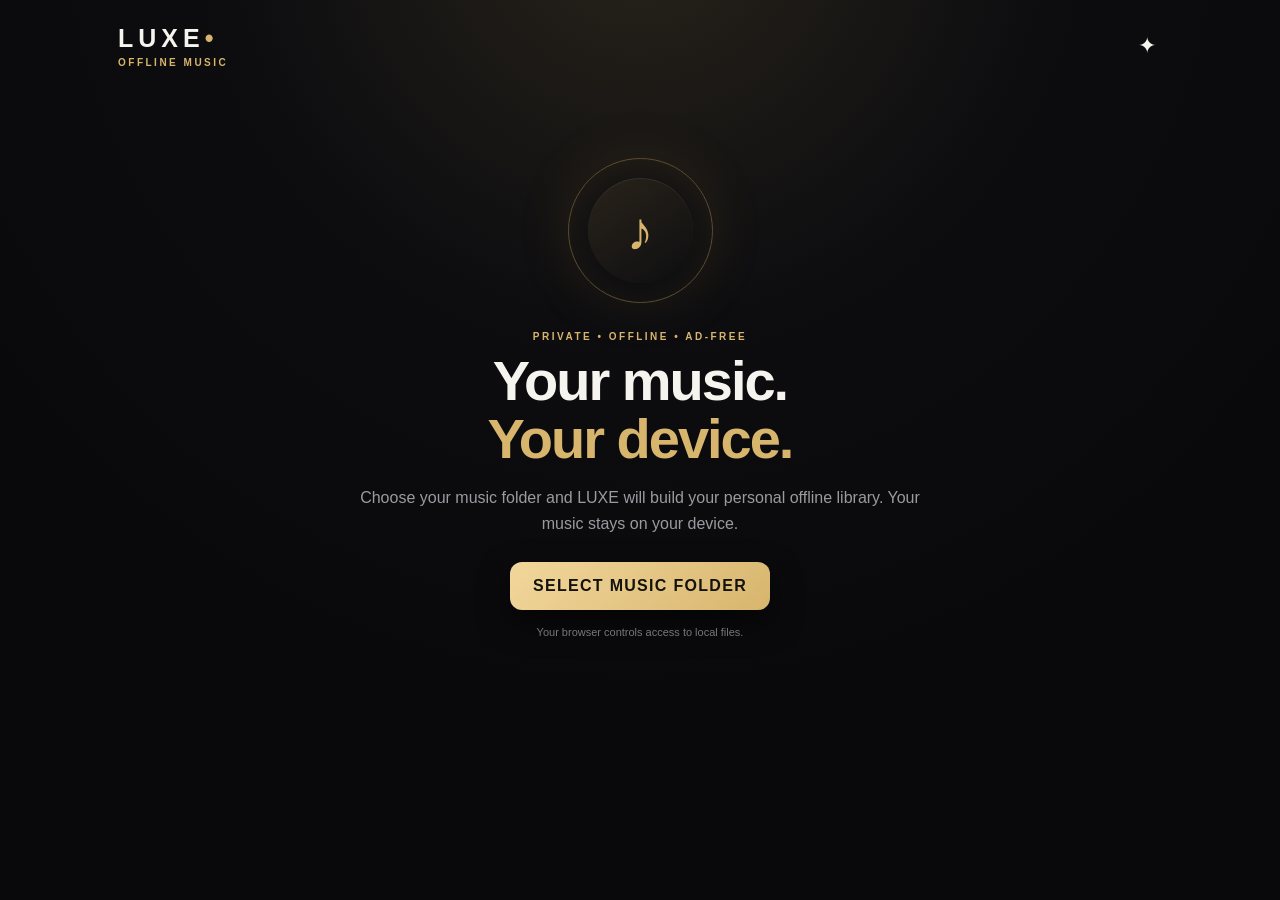
==== app/src/main/assets/index.html @ 6a1c8954 "Add files via upload" ====
<!DOCTYPE html>
<html lang="en">
<head>
<meta charset="UTF-8">
<meta name="viewport" content="width=device-width,initial-scale=1,viewport-fit=cover">
<meta name="theme-color" content="#09090b">
<title>LUXE Music</title>
<link rel="stylesheet" href="style.css">
</head>

<body>

<div class="app">

<header class="topbar">
  <div>
    <div class="brand">LUXE<span>•</span></div>
    <div class="subtitle">OFFLINE MUSIC</div>
  </div>

  <button id="themeBtn" class="icon-btn" title="Customize appearance">✦</button>
</header>


<main>

<!-- WELCOME -->

<section id="welcome" class="welcome screen">

  <div class="hero-ring">
    <div class="hero-note">♪</div>
  </div>

  <p class="eyebrow">PRIVATE • OFFLINE • AD-FREE</p>

  <h1>
    Your music.<br>
    <em>Your device.</em>
  </h1>

  <p class="muted">
    Choose your music folder and LUXE will build your personal
    offline library. Your music stays on your device.
  </p>

  <button id="chooseFolderBtn" class="primary-btn">
    SELECT MUSIC FOLDER
  </button>

  <input
    id="folderInput"
    type="file"
    webkitdirectory
    directory
    multiple
    accept="audio/*"
    hidden
  >

  <p id="folderStatus" class="tiny">
    Your browser controls access to local files.
  </p>

</section>


<!-- LIBRARY -->

<section id="library" class="screen hidden">

  <div class="greeting">

    <div>
      <p class="eyebrow">YOUR LIBRARY</p>
      <h1 id="hello">Good morning</h1>
    </div>

    <button id="rescanBtn" class="small-btn">
      ↻ Rescan
    </button>

  </div>


  <!-- HOME CONTENT -->

  <section id="homeContent" class="home-content">

    <div class="home-hero">

      <div>
        <p class="eyebrow">WELCOME BACK</p>

        <h2>Your music, beautifully organized.</h2>

        <p>
          Explore your songs, artists, playlists and recently played music.
        </p>
      </div>

      <div class="home-hero-note">♫</div>

    </div>


    <div class="home-section">

      <div class="home-section-title">
        <h2>Recently Played</h2>
        <button id="seeRecentBtn" class="text-btn">See all</button>
      </div>

      <div id="recentHome" class="horizontal-list"></div>

    </div>


    <div class="home-section">

      <div class="home-section-title">
        <h2>Your Library</h2>
      </div>

      <div class="library-actions">

        <button class="library-action" data-library="songs">
          <span class="action-icon">♫</span>
          <strong>All Songs</strong>
          <small id="homeSongCount">0 tracks</small>
        </button>

        <button class="library-action" data-library="artists">
          <span class="action-icon">♟</span>
          <strong>Artists</strong>
          <small id="homeArtistCount">0 artists</small>
        </button>

        <button class="library-action" data-library="playlists">
          <span class="action-icon">☷</span>
          <strong>Playlists</strong>
          <small id="homePlaylistCount">0 playlists</small>
        </button>

        <button class="library-action" data-library="favorites">
          <span class="action-icon">♡</span>
          <strong>Favorites</strong>
          <small id="homeFavoriteCount">0 songs</small>
        </button>

      </div>

    </div>


    <div class="home-section">

      <div class="home-section-title">
        <h2>Quick Play</h2>
      </div>

      <div class="quick-play-row">

        <button id="shuffleAllBtn" class="quick-play">
          <span>⤨</span>
          <div>
            <strong>Shuffle All</strong>
            <small>Play your whole library</small>
          </div>
        </button>

        <button id="playAllBtn" class="quick-play">
          <span>▶</span>
          <div>
            <strong>Play All</strong>
            <small>Play songs in order</small>
          </div>
        </button>

      </div>

    </div>

  </section>


  <!-- SEARCH -->

  <div class="searchbox">

    <span>⌕</span>

    <input
      id="search"
      placeholder="Search your music..."
      autocomplete="off"
    >

  </div>


  <!-- MAIN TABS -->

  <div class="library-tabs">

    <button class="library-tab active" data-library="home">
      Home
    </button>

    <button class="library-tab" data-library="songs">
      All Songs
    </button>

    <button class="library-tab" data-library="artists">
      Artists
    </button>

    <button class="library-tab" data-library="playlists">
      Playlists
    </button>

    <button class="library-tab" data-library="favorites">
      Favorites
    </button>

  </div>


  <div id="breadcrumb" class="breadcrumb hidden"></div>


  <div class="section-title">

    <h2 id="sectionHeading">
      Your Music
    </h2>

    <div class="view-tools">

      <span id="resultCount"></span>

      <button
        id="viewList"
        class="view-btn active"
        title="List view"
      >
        ☷
      </button>

      <button
        id="viewGrid"
        class="view-btn"
        title="Grid view"
      >
        ▦
      </button>

    </div>

  </div>


  <div id="songList" class="song-list"></div>

  <div id="collectionGrid" class="collection-grid hidden"></div>

  <div id="playlistGrid" class="playlist-grid hidden"></div>

  <div id="empty" class="empty hidden">
    Nothing matches your search.
  </div>

</section>

</main>


<!-- MINI PLAYER -->

<div id="miniPlayer" class="mini-player hidden">

  <div class="mini-swipe-handle"></div>

  <div id="miniArt" class="art small-art">
    ♪
  </div>

  <div class="mini-info">

    <strong id="miniTitle">
      Nothing playing
    </strong>

    <span id="miniArtist">
      Choose a song
    </span>

  </div>

  <button
    id="miniPlay"
    class="play-circle"
    aria-label="Play or pause"
  >
    ▶
  </button>

</div>


<!-- BOTTOM NAV -->

<nav id="nav" class="bottom-nav hidden">

  <button class="nav-item active" data-tab="home">
    ⌂
    <span>Home</span>
  </button>

  <button class="nav-item" data-tab="library">
    ♫
    <span>Library</span>
  </button>

  <button class="nav-item" data-tab="favorites">
    ♡
    <span>Favorites</span>
  </button>

</nav>


<!-- FULL PLAYER -->

<div id="playerModal" class="player-modal hidden">

  <button id="closePlayer" class="close-player">
    ⌄
  </button>

  <div class="player-content">

    <div id="bigArt" class="art big-art">
      ♪
    </div>

    <p class="eyebrow">
      NOW PLAYING
    </p>

    <h2 id="bigTitle">
      Nothing playing
    </h2>

    <p id="bigArtist" class="muted">
      Choose a song
    </p>

    <p id="bigMeta" class="player-meta">
      Local Music
    </p>

    <input
      id="progress"
      class="progress"
      type="range"
      min="0"
      max="100"
      value="0"
    >

    <div class="time-row">
      <span id="currentTime">0:00</span>
      <span id="duration">0:00</span>
    </div>

    <div class="controls">

      <button id="shuffleBtn" class="control">
        ⤨
      </button>

      <button id="prevBtn" class="control">
        ◀
      </button>

      <button id="bigPlay" class="big-play">
        ▶
      </button>

      <button id="nextBtn" class="control">
        ▶
      </button>

      <button id="repeatBtn" class="control">
        ↻
      </button>

    </div>

    <div class="volume-row">
      🔊
      <input
        id="volume"
        type="range"
        min="0"
        max="1"
        step=".01"
        value=".85"
      >
    </div>

  </div>

</div>


<!-- THEME PANEL -->

<div id="themePanel" class="overlay hidden">

  <div class="settings-panel">

    <div class="settings-header">

      <div>
        <p class="eyebrow">APPEARANCE</p>
        <h2>Customize LUXE</h2>
      </div>

      <button id="closeTheme" class="panel-close">
        ×
      </button>

    </div>


    <div class="setting-group">

      <label>Accent Theme</label>

      <div class="theme-options">

        <button data-theme-choice="deluxe">
          <span class="theme-dot deluxe-dot"></span>
          Deluxe
        </button>

        <button data-theme-choice="truck">
          <span class="theme-dot truck-dot"></span>
          Warm
        </button>

        <button data-theme-choice="sport">
          <span class="theme-dot sport-dot"></span>
          Sport
        </button>

      </div>

    </div>


    <div class="setting-group">

      <label>Font</label>

      <select id="fontSelect">

        <option value="Inter">
          Inter
        </option>

        <option value="Segoe UI">
          Segoe UI
        </option>

        <option value="Georgia">
          Georgia
        </option>

        <option value="Trebuchet MS">
          Trebuchet
        </option>

        <option value="Verdana">
          Verdana
        </option>

        <option value="Courier New">
          Courier
        </option>

        <option value="Comic Sans MS">
          Casual
        </option>

      </select>

      <small>
        The browser can only use fonts available on the device.
      </small>

    </div>


    <div class="setting-group">

      <label>Background</label>

      <div class="wallpaper-grid">

        <button
          class="wallpaper preset-wall-1"
          data-wallpaper="wall1"
        >
          Default
        </button>

        <button
          class="wallpaper preset-wall-2"
          data-wallpaper="wall2"
        >
          Gold
        </button>

        <button
          class="wallpaper preset-wall-3"
          data-wallpaper="wall3"
        >
          Midnight
        </button>

        <button
          class="wallpaper preset-wall-4"
          data-wallpaper="wall4"
        >
          Aurora
        </button>

      </div>

      <label class="upload-wallpaper">
        + Use image from device

        <input
          id="wallpaperInput"
          type="file"
          accept="image/*"
          hidden
        >

      </label>

      <button id="removeWallpaper" class="danger-btn">
        Remove background image
      </button>

    </div>

  </div>

</div>


<!-- CREATE PLAYLIST PANEL -->

<div id="playlistCreatePanel" class="overlay hidden">

  <div class="dialog">

    <div class="dialog-header">

      <div>
        <p class="eyebrow">NEW PLAYLIST</p>
        <h2>Create Playlist</h2>
      </div>

      <button id="closePlaylistCreate" class="panel-close">
        ×
      </button>

    </div>

    <input
      id="playlistNameInput"
      class="dialog-input"
      placeholder="Playlist name"
      maxlength="50"
    >

    <button id="createPlaylistConfirm" class="primary-btn">
      CREATE PLAYLIST
    </button>

  </div>

</div>


<!-- ADD SONGS PANEL -->

<div id="addSongsPanel" class="overlay hidden">

  <div class="dialog add-songs-dialog">

    <div class="dialog-header">

      <div>
        <p class="eyebrow">PLAYLIST</p>
        <h2 id="addSongsTitle">Add Songs</h2>
      </div>

      <button id="closeAddSongs" class="panel-close">
        ×
      </button>

    </div>

    <div class="add-song-search">

      <span>⌕</span>

      <input
        id="addSongSearch"
        placeholder="Search songs..."
      >

    </div>

    <div id="addSongList" class="add-song-list"></div>

    <button id="doneAddSongs" class="primary-btn">
      DONE
    </button>

  </div>

</div>


<!-- PLAYLIST DETAILS -->

<div id="playlistPanel" class="overlay hidden">

  <div class="dialog playlist-dialog">

    <div class="dialog-header">

      <div>
        <p class="eyebrow">PLAYLIST</p>
        <h2 id="playlistPanelTitle">Playlist</h2>
      </div>

      <button id="closePlaylistPanel" class="panel-close">
        ×
      </button>

    </div>

    <div class="playlist-actions">

      <button id="playlistPlayBtn" class="primary-btn">
        ▶ PLAY
      </button>

      <button id="playlistAddBtn" class="secondary-btn">
        + ADD SONGS
      </button>

      <button id="playlistDeleteBtn" class="danger-btn playlist-detail-delete">
        DELETE
      </button>

    </div>

    <div id="playlistSongs" class="playlist-songs"></div>

  </div>

</div>


<audio id="audio" preload="metadata"></audio>

<script src="app.js"></script>

</body>
</html>
---- app/src/main/assets/style.css ----
* {
  box-sizing: border-box;
}

:root {
  --bg: #09090b;
  --panel: #111115;
  --panel2: #17171c;
  --text: #f5f4ef;
  --muted: #9b9aa1;
  --line: #29292f;
  --accent: #d7b56d;
  --accent2: #f2d79c;
  --font: Inter, Segoe UI, Arial, sans-serif;
  --wallpaper: none;
}

html {
  min-height: 100%;
  background: var(--bg);
}

body {
  margin: 0;
  min-height: 100vh;
  color: var(--text);
  font-family: var(--font);
  background:
    linear-gradient(#09090bd9, #09090bf2),
    var(--wallpaper),
    radial-gradient(
      circle at 50% -10%,
      #29241b 0,
      #0d0d10 35%,
      #09090b 70%
    );
  background-size: cover;
  background-position: center;
  background-attachment: fixed;
}

button,
input,
select {
  font: inherit;
}

button {
  -webkit-tap-highlight-color: transparent;
}

button:focus,
input:focus,
select:focus {
  outline: none;
}

.app {
  width: 100%;
  max-width: 1100px;
  min-height: 100vh;
  margin: auto;
  padding-bottom: 110px;
}

.topbar {
  display: flex;
  justify-content: space-between;
  align-items: center;
  padding: 24px 28px 8px;
}

.brand {
  font-size: 25px;
  font-weight: 800;
  letter-spacing: 5px;
}

.brand span {
  color: var(--accent);
}

.subtitle,
.eyebrow {
  font-size: 10px;
  letter-spacing: 2.5px;
  color: var(--accent);
  font-weight: 700;
}

.subtitle {
  margin-top: 4px;
}

.icon-btn {
  background: none;
  border: 0;
  color: var(--text);
  font-size: 22px;
  cursor: pointer;
}

.screen {
  padding: 28px;
}

.hidden {
  display: none !important;
}

/* =========================================================
   WELCOME
   ========================================================= */

.welcome {
  text-align: center;
  max-width: 700px;
  margin: 6vh auto;
}

.hero-ring {
  width: 145px;
  height: 145px;
  border: 1px solid #5d4d30;
  border-radius: 50%;
  margin: 0 auto 28px;
  display: grid;
  place-items: center;
  box-shadow:
    0 0 55px #9e7a3220,
    inset 0 0 30px #9e7a3215;
}

.hero-note {
  width: 105px;
  height: 105px;
  border-radius: 50%;
  background: linear-gradient(145deg, #29231a, #0e0e11);
  display: grid;
  place-items: center;
  font-size: 54px;
  color: var(--accent);
  box-shadow: inset 0 1px #ffffff12;
}

.welcome h1 {
  font-size: 56px;
  line-height: 1.03;
  margin: 10px 0 18px;
  letter-spacing: -2px;
}

.welcome h1 em {
  color: var(--accent);
  font-style: normal;
}

.muted {
  color: var(--muted);
  line-height: 1.6;
}

.welcome > .muted {
  max-width: 560px;
  margin: 0 auto 25px;
}

.primary-btn {
  border: 0;
  background: linear-gradient(135deg, var(--accent2), var(--accent));
  color: #14120d;
  font-weight: 800;
  letter-spacing: 1.3px;
  padding: 15px 23px;
  border-radius: 12px;
  cursor: pointer;
  box-shadow: 0 12px 30px #0008;
  transition:
    transform 0.18s ease,
    box-shadow 0.18s ease;
}

.primary-btn:hover {
  transform: translateY(-1px);
  box-shadow: 0 15px 35px #000a;
}

.tiny {
  font-size: 11px;
  color: #777;
  margin-top: 16px;
}

/* =========================================================
   GREETING
   ========================================================= */

.greeting {
  display: flex;
  justify-content: space-between;
  align-items: end;
  margin: 8px 0 24px;
}

.greeting h1 {
  font-size: 40px;
  margin: 7px 0 0;
  letter-spacing: -1px;
}

.small-btn {
  border: 1px solid var(--line);
  background: #111115;
  color: var(--text);
  border-radius: 10px;
  padding: 10px 13px;
  cursor: pointer;
  transition:
    border-color 0.18s ease,
    background 0.18s ease;
}

.small-btn:hover {
  border-color: #665432;
  background: #17171b;
}

/* =========================================================
   HOME
   ========================================================= */

.home-content {
  display: flex;
  flex-direction: column;
  gap: 28px;
  margin-bottom: 30px;
}

.home-hero {
  min-height: 190px;
  border: 1px solid var(--line);
  border-radius: 22px;
  padding: 26px;
  display: flex;
  justify-content: space-between;
  align-items: center;
  overflow: hidden;
  background:
    radial-gradient(circle at 90% 20%, #d7b56d20, transparent 35%),
    linear-gradient(145deg, #1c1a17, #101014);
}

.home-hero h2 {
  font-size: 30px;
  max-width: 520px;
  margin: 10px 0;
}

.home-hero p:last-child {
  color: var(--muted);
  max-width: 500px;
}

.home-hero-note {
  width: 130px;
  height: 130px;
  border-radius: 50%;
  display: grid;
  place-items: center;
  font-size: 65px;
  color: var(--accent);
  background: linear-gradient(145deg, #2a2419, #101014);
  border: 1px solid #4b402c;
  box-shadow: 0 20px 50px #0008;
  flex-shrink: 0;
}

.home-section {
  width: 100%;
}

.home-section-title {
  display: flex;
  justify-content: space-between;
  align-items: center;
  margin-bottom: 13px;
}

.home-section-title h2 {
  font-size: 18px;
  margin: 0;
}

.text-btn {
  border: 0;
  background: none;
  color: var(--accent);
  cursor: pointer;
  font-size: 12px;
}

.library-actions {
  display: grid;
  grid-template-columns: repeat(4, 1fr);
  gap: 12px;
}

.library-action {
  border: 1px solid var(--line);
  background: linear-gradient(145deg, #19191e, #101014);
  color: var(--text);
  border-radius: 16px;
  padding: 18px;
  text-align: left;
  cursor: pointer;
  min-height: 130px;
  transition:
    transform 0.18s ease,
    border-color 0.18s ease,
    background 0.18s ease;
}

.library-action:hover {
  border-color: #65532f;
  transform: translateY(-2px);
}

.action-icon {
  display: block;
  font-size: 26px;
  color: var(--accent);
  margin-bottom: 24px;
}

.library-action strong,
.library-action small {
  display: block;
}

.library-action small {
  margin-top: 4px;
  color: var(--muted);
  font-size: 11px;
}

.quick-play-row {
  display: grid;
  grid-template-columns: 1fr 1fr;
  gap: 12px;
}

.quick-play {
  border: 1px solid var(--line);
  background: #121216;
  color: var(--text);
  border-radius: 14px;
  padding: 16px;
  display: flex;
  align-items: center;
  gap: 14px;
  cursor: pointer;
  text-align: left;
}

.quick-play > span {
  width: 42px;
  height: 42px;
  border-radius: 50%;
  display: grid;
  place-items: center;
  background: #282116;
  color: var(--accent);
  font-size: 20px;
}

.quick-play strong,
.quick-play small {
  display: block;
}

.quick-play small {
  color: var(--muted);
  font-size: 11px;
  margin-top: 4px;
}

/* =========================================================
   RECENTLY PLAYED
   ========================================================= */

.horizontal-list {
  display: flex;
  gap: 12px;
  overflow-x: auto;
  padding: 4px 2px 10px;
  scrollbar-width: none;
  scroll-behavior: smooth;
}

.horizontal-list::-webkit-scrollbar {
  display: none;
}

.horizontal-list:empty::after {
  content: "No recently played songs yet.";
  color: var(--muted);
  font-size: 12px;
  padding: 18px 4px;
}

.horizontal-list > * {
  flex: 0 0 180px;
  min-width: 180px;
}

.horizontal-list .song,
.horizontal-list .recent-song,
.horizontal-list .recent-card {
  width: 180px;
  min-height: 190px;
  display: flex;
  flex-direction: column;
  align-items: stretch;
  gap: 0;
  padding: 10px;
  border: 1px solid var(--line);
  border-radius: 16px;
  background: linear-gradient(145deg, #19191e, #101014);
  overflow: hidden;
  transition:
    transform 0.18s ease,
    border-color 0.18s ease,
    background 0.18s ease;
}

.horizontal-list .song:hover,
.horizontal-list .recent-song:hover,
.horizontal-list .recent-card:hover {
  transform: translateY(-2px);
  border-color: #665432;
  background: linear-gradient(145deg, #1d1c21, #111115);
}

.horizontal-list .song .small-art,
.horizontal-list .recent-song .small-art,
.horizontal-list .recent-card .small-art,
.horizontal-list .song .art,
.horizontal-list .recent-song .art,
.horizontal-list .recent-card .art {
  width: 100%;
  height: 140px;
  aspect-ratio: 1;
  border-radius: 11px;
  margin: 0 0 10px;
  flex-shrink: 0;
}

.horizontal-list .song .song-info,
.horizontal-list .recent-song .song-info,
.horizontal-list .recent-card .song-info {
  min-width: 0;
  width: 100%;
  padding: 0 2px;
}

.horizontal-list .song .song-info strong,
.horizontal-list .recent-song .song-info strong,
.horizontal-list .recent-card .song-info strong {
  font-size: 13px;
  color: var(--text);
  line-height: 1.35;
}

.horizontal-list .song .song-info span,
.horizontal-list .recent-song .song-info span,
.horizontal-list .recent-card .song-info span {
  font-size: 10px;
  color: var(--muted);
  margin-top: 4px;
}

.horizontal-list .song .song-actions,
.horizontal-list .recent-song .song-actions,
.horizontal-list .recent-card .song-actions {
  margin-top: auto;
}

/* =========================================================
   SEARCH
   ========================================================= */

.searchbox {
  height: 50px;
  border: 1px solid var(--line);
  background: #101014dd;
  border-radius: 14px;
  display: flex;
  align-items: center;
  padding: 0 15px;
  gap: 10px;
  margin-bottom: 17px;
}

.searchbox span {
  font-size: 24px;
  color: var(--muted);
}

.searchbox input {
  background: none;
  border: 0;
  outline: 0;
  color: var(--text);
  width: 100%;
  font-size: 15px;
}

/* =========================================================
   LIBRARY TABS
   ========================================================= */

.library-tabs {
  display: flex;
  gap: 7px;
  overflow-x: auto;
  margin: 15px 0;
  padding-bottom: 3px;
  scrollbar-width: none;
}

.library-tabs::-webkit-scrollbar {
  display: none;
}

.library-tab {
  border: 1px solid var(--line);
  background: #111115;
  color: var(--muted);
  padding: 10px 15px;
  border-radius: 10px;
  white-space: nowrap;
  cursor: pointer;
  transition:
    background 0.18s ease,
    border-color 0.18s ease,
    color 0.18s ease;
}

.library-tab.active {
  color: var(--accent2);
  background: #302718;
  border-color: #806737;
}

/* =========================================================
   SECTION
   ========================================================= */

.section-title {
  display: flex;
  justify-content: space-between;
  align-items: center;
  gap: 15px;
  margin-top: 20px;
}

.section-title h2 {
  font-size: 19px;
  margin: 0;
}

.view-tools {
  display: flex;
  align-items: center;
  gap: 5px;
}

.view-tools > span {
  color: var(--muted);
  font-size: 12px;
  margin-right: 4px;
}

.view-btn {
  width: 31px;
  height: 31px;
  border: 1px solid var(--line);
  background: #111115;
  color: var(--muted);
  border-radius: 8px;
  cursor: pointer;
}

.view-btn.active {
  color: var(--accent);
  border-color: #806737;
  background: #302718;
}

/* =========================================================
   SONG LIST
   ========================================================= */

.song-list {
  display: flex;
  flex-direction: column;
  margin-top: 9px;
}

.song {
  display: grid;
  grid-template-columns: 52px minmax(0, 1fr) auto;
  gap: 13px;
  align-items: center;
  padding: 9px;
  border-radius: 13px;
  cursor: pointer;
  transition: background 0.15s ease;
}

.song:hover {
  background: #ffffff06;
}

.song-info {
  min-width: 0;
}

.song-info strong,
.song-info span {
  display: block;
  white-space: nowrap;
  overflow: hidden;
  text-overflow: ellipsis;
}

.song-info span {
  font-size: 12px;
  color: var(--muted);
  margin-top: 4px;
}

.song-actions {
  display: flex;
  gap: 4px;
}

.song-actions button {
  background: none;
  border: 0;
  color: var(--muted);
  cursor: pointer;
  font-size: 19px;
  padding: 7px;
}

.song-actions .fav {
  color: var(--accent);
}

.song.playing {
  background: #d7b56d0e;
  outline: 1px solid #80673744;
}

.song.playing .song-info strong {
  color: var(--accent2);
}

/* =========================================================
   ART
   ========================================================= */

.art {
  background: linear-gradient(145deg, #272118, #111216);
  border: 1px solid #3b3222;
  display: grid;
  place-items: center;
  color: var(--accent);
  overflow: hidden;
  flex-shrink: 0;
}

.art img {
  width: 100%;
  height: 100%;
  object-fit: cover;
  display: block;
}

.small-art {
  width: 48px;
  height: 48px;
  border-radius: 10px;
  font-size: 21px;
}

.song .small-art {
  width: 52px;
  height: 52px;
}

/* =========================================================
   GRID VIEW
   ========================================================= */

.song-list.grid-view {
  display: grid;
  grid-template-columns: repeat(4, minmax(0, 1fr));
  gap: 14px;
  margin-top: 12px;
}

.song-list.grid-view .song {
  display: flex;
  flex-direction: column;
  align-items: stretch;
  gap: 0;
  min-width: 0;
  padding: 11px;
  background: linear-gradient(145deg, #18181d, #101014);
  border: 1px solid var(--line);
  border-radius: 16px;
}

.song-list.grid-view .song:hover {
  border-color: #5f4d2e;
}

.song-list.grid-view .small-art {
  width: 100%;
  height: auto;
  aspect-ratio: 1;
  margin-bottom: 12px;
  border-radius: 12px;
  font-size: 45px;
}

.song-list.grid-view .song-info {
  width: 100%;
}

.song-list.grid-view .song-actions {
  width: 100%;
  justify-content: space-between;
  margin-top: 10px;
}

/* =========================================================
   COLLECTIONS
   ========================================================= */

.collection-grid {
  display: grid;
  grid-template-columns: repeat(4, minmax(0, 1fr));
  gap: 14px;
  margin-top: 12px;
}

.collection-card {
  border: 1px solid var(--line);
  background: linear-gradient(145deg, #19191e, #101014);
  border-radius: 16px;
  padding: 11px;
  text-align: left;
  cursor: pointer;
  color: var(--text);
  min-width: 0;
  transition:
    transform 0.18s ease,
    border-color 0.18s ease;
}

.collection-card:hover {
  border-color: #68552f;
  transform: translateY(-2px);
}

.collection-art {
  aspect-ratio: 1;
  border-radius: 12px;
  background: linear-gradient(145deg, #292319, #111216);
  display: grid;
  place-items: center;
  color: var(--accent);
  font-size: 42px;
  margin-bottom: 10px;
  overflow: hidden;
}

.collection-art img {
  width: 100%;
  height: 100%;
  object-fit: cover;
}

.collection-card strong,
.collection-card span {
  display: block;
  white-space: nowrap;
  overflow: hidden;
  text-overflow: ellipsis;
}

.collection-card span {
  font-size: 11px;
  color: var(--muted);
  margin-top: 4px;
}

/* =========================================================
   PLAYLISTS
   ========================================================= */

.playlist-grid {
  display: grid;
  grid-template-columns: repeat(4, minmax(0, 1fr));
  gap: 14px;
  margin-top: 13px;
}

.playlist-create-card,
.playlist-card {
  border: 1px solid var(--line);
  border-radius: 16px;
  min-height: 190px;
  cursor: pointer;
}

.playlist-create-card {
  background: #17140f;
  border-color: #5b4b2e;
  color: var(--accent2);
  display: flex;
  flex-direction: column;
  justify-content: center;
  align-items: center;
  gap: 8px;
  transition:
    transform 0.18s ease,
    border-color 0.18s ease;
}

.playlist-create-card:hover {
  transform: translateY(-2px);
  border-color: var(--accent);
}

.playlist-create-card span {
  font-size: 38px;
}

.playlist-create-card strong {
  font-size: 14px;
}

.playlist-card {
  position: relative;
  padding: 12px;
  text-align: left;
  color: var(--text);
  background: linear-gradient(145deg, #19191e, #101014);
  transition:
    transform 0.18s ease,
    border-color 0.18s ease;
}

.playlist-card:hover {
  border-color: #806737;
  transform: translateY(-2px);
}

.playlist-cover {
  height: 125px;
  border-radius: 11px;
  background: linear-gradient(145deg, #302719, #101014);
  display: grid;
  place-items: center;
  font-size: 43px;
  color: var(--accent);
  margin-bottom: 11px;
  overflow: hidden;
}

.playlist-cover img {
  width: 100%;
  height: 100%;
  object-fit: cover;
}

/* =========================================================
   PLAYLIST DELETE BUTTON
   ========================================================= */

.playlist-delete {
  position: absolute !important;
  right: 9px !important;
  top: 9px !important;

  width: 30px !important;
  height: 30px !important;

  padding: 0 !important;
  margin: 0 !important;

  border: 1px solid #ffffff12 !important;
  border-radius: 9px !important;

  background: #0b0b0ed9 !important;
  background-image: none !important;

  color: #aaa !important;

  display: grid !important;
  place-items: center !important;

  font-size: 15px !important;
  line-height: 1 !important;

  appearance: none !important;
  -webkit-appearance: none !important;

  box-shadow: none !important;
  outline: none !important;

  cursor: pointer !important;
  backdrop-filter: blur(8px);

  transition:
    color 0.18s ease,
    background 0.18s ease,
    border-color 0.18s ease,
    transform 0.18s ease;
}

.playlist-delete:hover {
  color: #e7b0a8 !important;
  background: #321918 !important;
  background-image: none !important;
  border-color: #633a35 !important;
  transform: scale(1.04);
}

.playlist-delete:active {
  transform: scale(0.94);
}

.playlist-delete:focus,
.playlist-delete:focus-visible {
  outline: none !important;
  box-shadow: none !important;
}

/* =========================================================
   BREADCRUMB
   ========================================================= */

.breadcrumb {
  color: var(--muted);
  font-size: 12px;
  margin: 2px 0 12px;
}

.breadcrumb button {
  background: none;
  border: 0;
  color: var(--accent);
  cursor: pointer;
  padding: 0 5px;
}

/* =========================================================
   EMPTY
   ========================================================= */

.empty {
  text-align: center;
  padding: 50px;
  color: var(--muted);
}

/* =========================================================
   PLAYLIST DETAIL
   ========================================================= */

.playlist-detail {
  width: 100%;
}

.playlist-detail-header {
  display: flex;
  align-items: center;
  gap: 20px;
  padding: 20px;
  border: 1px solid var(--line);
  border-radius: 20px;
  background:
    radial-gradient(circle at 90% 10%, #d7b56d14, transparent 40%),
    linear-gradient(145deg, #18181d, #101014);
  margin-bottom: 18px;
}

.playlist-detail-cover {
  width: 145px;
  height: 145px;
  flex-shrink: 0;
  border-radius: 17px;
  overflow: hidden;
  display: grid;
  place-items: center;
  background: linear-gradient(145deg, #302719, #101014);
  border: 1px solid #403622;
  color: var(--accent);
  font-size: 50px;
}

.playlist-detail-cover img {
  width: 100%;
  height: 100%;
  object-fit: cover;
}

.playlist-detail-info {
  min-width: 0;
  flex: 1;
}

.playlist-detail-info .eyebrow {
  margin-bottom: 7px;
}

.playlist-detail-info h1 {
  margin: 0;
  font-size: 30px;
  letter-spacing: -0.8px;
  overflow: hidden;
  text-overflow: ellipsis;
  white-space: nowrap;
}

.playlist-detail-info p {
  color: var(--muted);
  font-size: 12px;
  margin: 8px 0 0;
}

.playlist-detail-delete {
  margin-top: 0;
  padding: 13px 15px;
  white-space: nowrap;
}

.playlist-actions {
  display: flex;
  gap: 9px;
  margin-bottom: 16px;
  align-items: center;
}

.playlist-actions .danger-btn {
  margin-top: 0;
}

.playlist-actions .primary-btn,
.playlist-actions .secondary-btn,
.playlist-actions .danger-btn {
  min-height: 45px;
}

/* =========================================================
   MINI PLAYER
   ========================================================= */

.mini-player {
  position: fixed;
  z-index: 20;
  left: 50%;
  bottom: 72px;
  transform: translateX(-50%);
  width: min(1040px, calc(100% - 28px));
  min-height: 68px;
  background: #17171bf4;
  backdrop-filter: blur(22px);
  border: 1px solid #38383e;
  border-radius: 17px;
  padding: 8px 10px;
  display: grid;
  grid-template-columns: 52px minmax(0, 1fr) 44px;
  gap: 11px;
  align-items: center;
  box-shadow: 0 16px 50px #000c;
  cursor: pointer;
  touch-action: none;
  transition:
    transform 0.22s ease,
    opacity 0.22s ease;
}

.mini-player.swiping {
  transition: none;
}

.mini-player.minimized {
  width: 58px;
  height: 58px;
  min-height: 58px;
  padding: 3px;
  right: 16px;
  left: auto;
  bottom: 82px;
  transform: none;
  border-radius: 50%;
  display: block;
  overflow: visible;
}

.mini-player.minimized .mini-info,
.mini-player.minimized .play-circle,
.mini-player.minimized .mini-swipe-handle {
  display: none;
}

.mini-player.minimized .small-art {
  width: 52px;
  height: 52px;
  border-radius: 50%;
}

.mini-swipe-handle {
  position: absolute;
  top: -8px;
  left: 50%;
  width: 42px;
  height: 4px;
  border-radius: 9px;
  background: #777;
  transform: translateX(-50%);
  opacity: 0.5;
}

.mini-info {
  min-width: 0;
}

.mini-info strong,
.mini-info span {
  display: block;
  white-space: nowrap;
  overflow: hidden;
  text-overflow: ellipsis;
}

.mini-info span {
  color: var(--muted);
  font-size: 11px;
  margin-top: 3px;
}

.play-circle {
  border: 0;
  background: var(--accent);
  color: #17130b;
  border-radius: 50%;
  width: 38px;
  height: 38px;
  cursor: pointer;
}

/* =========================================================
   BOTTOM NAV
   ========================================================= */

.bottom-nav {
  position: fixed;
  z-index: 19;
  bottom: 0;
  left: 50%;
  transform: translateX(-50%);
  width: min(1040px, 100%);
  height: 65px;
  background: #0d0d10ee;
  backdrop-filter: blur(18px);
  border-top: 1px solid var(--line);
  display: grid;
  grid-template-columns: repeat(3, 1fr);
}

.nav-item {
  background: none;
  border: 0;
  color: #777;
  cursor: pointer;
  font-size: 21px;
}

.nav-item span {
  display: block;
  font-size: 9px;
  margin-top: 3px;
}

.nav-item.active {
  color: var(--accent);
}

/* =========================================================
   FULL PLAYER
   ========================================================= */

.player-modal {
  position: fixed;
  z-index: 40;
  inset: 0;
  background:
    radial-gradient(circle at 50% 5%, #292116, #0a0a0c 55%);
  overflow: auto;
}

.close-player {
  position: absolute;
  top: 17px;
  left: 50%;
  transform: translateX(-50%);
  background: none;
  border: 0;
  color: var(--text);
  font-size: 30px;
  cursor: pointer;
}

.player-content {
  width: min(520px, 100%);
  margin: 7vh auto;
  padding: 30px 25px;
  text-align: center;
}

.big-art {
  width: min(390px, 82vw);
  aspect-ratio: 1;
  border-radius: 23px;
  margin: 0 auto 30px;
  font-size: 110px;
  box-shadow: 0 25px 70px #000c;
}

.player-content h2 {
  font-size: 28px;
  margin: 8px 0 3px;
}

.player-meta {
  color: var(--muted);
  font-size: 12px;
  margin: 7px 0 0;
  min-height: 16px;
  white-space: nowrap;
  overflow: hidden;
  text-overflow: ellipsis;
}

/* =========================================================
   RANGE SLIDERS
   ========================================================= */

input[type="range"] {
  --range-progress: 0%;

  appearance: none;
  -webkit-appearance: none;

  display: block;
  width: 100%;
  height: 5px;

  margin: 0;
  padding: 0;

  border: 0;
  border-radius: 999px;

  background: transparent !important;

  outline: none;
  cursor: pointer;
}

input[type="range"]::-webkit-slider-runnable-track {
  width: 100%;
  height: 5px;
  border: 0;
  border-radius: 999px;

  background:
    linear-gradient(
      to right,
      var(--accent) 0%,
      var(--accent) var(--range-progress),
      #3a3a40 var(--range-progress),
      #3a3a40 100%
    ) !important;
}

input[type="range"]::-moz-range-track {
  width: 100%;
  height: 5px;
  border: 0;
  border-radius: 999px;
  background: #3a3a40 !important;
}

input[type="range"]::-moz-range-progress {
  height: 5px;
  border-radius: 999px;
  background: var(--accent) !important;
}

input[type="range"]::-webkit-slider-thumb {
  appearance: none;
  -webkit-appearance: none;

  width: 14px;
  height: 14px;

  margin-top: -4.5px;

  border-radius: 50%;
  border: 2px solid #111;

  background: var(--accent);

  cursor: pointer;
}

input[type="range"]::-moz-range-thumb {
  width: 14px;
  height: 14px;
  border-radius: 50%;
  border: 2px solid #111;
  background: var(--accent);
  cursor: pointer;
}

.volume-row {
  display: flex;
  align-items: center;
  gap: 10px;
  color: var(--muted);
}

.volume-row input {
  flex: 1;
}

.progress {
  width: 100%;
  margin-top: 28px;
}

/* =========================================================
   TIME
   ========================================================= */

.time-row {
  display: flex;
  justify-content: space-between;
  font-size: 11px;
  color: var(--muted);
  margin-top: 5px;
}

/* =========================================================
   PLAYER CONTROLS
   ========================================================= */

.controls {
  display: flex;
  justify-content: center;
  align-items: center;
  gap: 22px;
  margin: 25px 0;
}

.control,
.big-play {
  background: none;
  border: 0;
  color: var(--text);
  cursor: pointer;
}

.control {
  font-size: 20px;
}

.big-play {
  width: 62px;
  height: 62px;
  border-radius: 50%;
  background: var(--accent);
  color: #16120b;
  font-size: 23px;
}

/* =========================================================
   OVERLAY
   ========================================================= */

.overlay {
  position: fixed;
  z-index: 60;
  inset: 0;
  background: #000a;
  backdrop-filter: blur(12px);
  display: flex;
  align-items: center;
  justify-content: center;
  padding: 20px;
}

.settings-panel,
.dialog {
  width: min(600px, 100%);
  max-height: 90vh;
  overflow: auto;
  border: 1px solid #3a3a40;
  background: #111115f5;
  backdrop-filter: blur(25px);
  border-radius: 22px;
  padding: 24px;
  box-shadow: 0 30px 100px #000d;
}

.dialog {
  width: min(560px, 100%);
}

.settings-header,
.dialog-header {
  display: flex;
  justify-content: space-between;
  align-items: flex-start;
  gap: 20px;
  margin-bottom: 22px;
}

.settings-header h2,
.dialog-header h2 {
  margin: 6px 0 0;
  font-size: 24px;
}

.panel-close {
  border: 1px solid #ffffff10;
  background: #17171c;
  color: #aaa;
  width: 35px;
  height: 35px;
  border-radius: 10px;
  font-size: 21px;
  cursor: pointer;
  display: grid;
  place-items: center;
  transition:
    background 0.18s ease,
    color 0.18s ease,
    border-color 0.18s ease;
}

.panel-close:hover {
  color: var(--text);
  background: #242429;
  border-color: #ffffff20;
}

.setting-group {
  border-top: 1px solid var(--line);
  padding: 19px 0;
}

.setting-group > label {
  display: block;
  font-size: 13px;
  font-weight: 700;
  margin-bottom: 12px;
}

.setting-group small {
  display: block;
  color: var(--muted);
  font-size: 10px;
  margin-top: 9px;
}

/* =========================================================
   THEMES
   ========================================================= */

.theme-options {
  display: grid;
  grid-template-columns: repeat(3, 1fr);
  gap: 8px;
}

.theme-options button {
  border: 1px solid var(--line);
  background: #17171c;
  color: var(--text);
  padding: 12px;
  border-radius: 11px;
  cursor: pointer;
  display: flex;
  align-items: center;
  gap: 8px;
}

.theme-dot {
  width: 13px;
  height: 13px;
  border-radius: 50%;
}

.deluxe-dot {
  background: #d7b56d;
}

.truck-dot {
  background: #c98b4b;
}

.sport-dot {
  background: #d65c5c;
}

#fontSelect {
  width: 100%;
  padding: 12px;
  background: #0d0d10;
  color: var(--text);
  border: 1px solid var(--line);
  border-radius: 10px;
  outline: none;
}

/* =========================================================
   WALLPAPERS
   ========================================================= */

.wallpaper-grid {
  display: grid;
  grid-template-columns: repeat(4, 1fr);
  gap: 9px;
}

.wallpaper {
  height: 75px;
  border: 1px solid var(--line);
  border-radius: 11px;
  color: white;
  cursor: pointer;
  text-shadow: 0 1px 4px #000;
}

.preset-wall-1 {
  background: radial-gradient(circle at 50% 0, #29241b, #09090b);
}

.preset-wall-2 {
  background: linear-gradient(135deg, #4a3317, #111);
}

.preset-wall-3 {
  background: linear-gradient(135deg, #151e38, #080a12);
}

.preset-wall-4 {
  background: linear-gradient(135deg, #143d36, #171026);
}

.upload-wallpaper {
  display: block;
  margin-top: 12px;
  padding: 13px;
  border: 1px dashed #555;
  border-radius: 10px;
  color: var(--accent2);
  text-align: center;
  cursor: pointer;
}

.danger-btn {
  margin-top: 10px;
  border: 1px solid #4d2929;
  background: #241414;
  color: #d99;
  border-radius: 9px;
  padding: 10px 13px;
  cursor: pointer;
  transition:
    background 0.18s ease,
    border-color 0.18s ease;
}

.danger-btn:hover {
  background: #321919;
  border-color: #70403b;
}

/* =========================================================
   PLAYLIST DIALOG
   ========================================================= */

.dialog-input {
  width: 100%;
  height: 48px;
  border: 1px solid var(--line);
  background: #0c0c0f;
  color: var(--text);
  border-radius: 11px;
  outline: none;
  padding: 0 13px;
  margin-bottom: 13px;
}

.dialog-input:focus {
  border-color: #806737;
}

.add-song-search {
  height: 44px;
  border: 1px solid var(--line);
  border-radius: 10px;
  display: flex;
  align-items: center;
  gap: 8px;
  padding: 0 12px;
  margin-bottom: 12px;
}

.add-song-search input {
  flex: 1;
  min-width: 0;
  background: none;
  border: 0;
  outline: 0;
  color: var(--text);
}

.add-song-list {
  max-height: 48vh;
  overflow: auto;
  margin-bottom: 14px;
}

.add-song-item {
  display: grid;
  grid-template-columns: 44px minmax(0, 1fr) 38px;
  gap: 10px;
  align-items: center;
  padding: 7px;
  border-radius: 10px;
  cursor: pointer;
  border: 1px solid transparent;
  transition:
    background 0.15s ease,
    border-color 0.15s ease;
}

.add-song-item:hover {
  background: #ffffff06;
}

.add-song-item.selected {
  background: #d7b56d10;
  border-color: #80673755;
}

.add-song-item .small-art {
  width: 44px;
  height: 44px;
}

.add-song-info {
  min-width: 0;
}

.add-song-info strong,
.add-song-info span {
  display: block;
  overflow: hidden;
  text-overflow: ellipsis;
  white-space: nowrap;
}

.add-song-info span {
  color: var(--muted);
  font-size: 11px;
  margin-top: 3px;
}

.add-song-toggle {
  width: 32px;
  height: 32px;
  border-radius: 9px;
  border: 1px solid var(--line);
  background: #16161b;
  color: var(--muted);
  cursor: pointer;
  display: grid;
  place-items: center;
}

.add-song-toggle.added {
  background: var(--accent);
  color: #111;
  border-color: var(--accent);
}

/* =========================================================
   PLAYLIST SONGS
   ========================================================= */

.playlist-songs {
  display: flex;
  flex-direction: column;
  gap: 5px;
}

.playlist-song-row {
  display: grid;
  grid-template-columns: 48px minmax(0, 1fr) auto;
  align-items: center;
  gap: 10px;
  padding: 9px;
  border: 1px solid transparent;
  border-radius: 12px;
  transition:
    background 0.15s ease,
    border-color 0.15s ease;
}

.playlist-song-row:hover {
  background: #ffffff06;
  border-color: #ffffff08;
}

.playlist-song-info {
  min-width: 0;
}

.playlist-song-info strong,
.playlist-song-info span {
  display: block;
  overflow: hidden;
  text-overflow: ellipsis;
  white-space: nowrap;
}

.playlist-song-info span {
  color: var(--muted);
  font-size: 11px;
  margin-top: 3px;
}

/* =========================================================
   PLAYLIST REMOVE SONG BUTTON
   ========================================================= */

.playlist-song-row button.remove-song,
button.remove-song {
  appearance: none !important;
  -webkit-appearance: none !important;
  -moz-appearance: none !important;

  width: 32px !important;
  height: 32px !important;

  padding: 0 !important;
  margin: 0 !important;

  display: grid !important;
  place-items: center !important;

  background: transparent !important;
  background-color: transparent !important;

  border: 0 !important;
  border-radius: 8px !important;

  box-shadow: none !important;
  outline: none !important;

  color: #777 !important;
  font-size: 18px !important;
  line-height: 1 !important;

  cursor: pointer;
}

.playlist-song-row button.remove-song:hover,
button.remove-song:hover {
  background: #2a1717 !important;
  color: #d98f8f !important;
  border: 0 !important;
  box-shadow: none !important;
}

.playlist-song-row button.remove-song:focus,
.playlist-song-row button.remove-song:active {
  background: transparent !important;
  outline: none !important;
  box-shadow: none !important;
}

/* =========================================================
   PLAYLIST BUTTONS
   ========================================================= */

.secondary-btn {
  border: 1px solid var(--line);
  background: #19191e;
  color: var(--text);
  border-radius: 11px;
  padding: 13px 15px;
  cursor: pointer;
  transition:
    background 0.18s ease,
    border-color 0.18s ease;
}

.secondary-btn:hover {
  background: #222228;
  border-color: #4b4b52;
}

/* =========================================================
   RESPONSIVE
   ========================================================= */

@media (max-width: 900px) {
  .song-list.grid-view {
    grid-template-columns: repeat(3, minmax(0, 1fr));
  }

  .collection-grid,
  .playlist-grid {
    grid-template-columns: repeat(3, minmax(0, 1fr));
  }
}

@media (max-width: 700px) {
  .screen {
    padding: 19px;
  }

  .topbar {
    padding: 19px 19px 5px;
  }

  .welcome h1 {
    font-size: 43px;
  }

  .greeting h1 {
    font-size: 31px;
  }

  .home-hero {
    min-height: 165px;
    padding: 20px;
  }

  .home-hero h2 {
    font-size: 23px;
  }

  .home-hero-note {
    width: 85px;
    height: 85px;
    font-size: 40px;
  }

  .library-actions {
    grid-template-columns: 1fr 1fr;
  }

  .song-list.grid-view {
    grid-template-columns: repeat(2, minmax(0, 1fr));
    gap: 10px;
  }

  .collection-grid,
  .playlist-grid {
    grid-template-columns: repeat(2, minmax(0, 1fr));
  }

  .quick-play-row {
    grid-template-columns: 1fr;
  }

  .wallpaper-grid {
    grid-template-columns: repeat(2, 1fr);
  }

  .playlist-detail-header {
    align-items: flex-start;
  }

  .playlist-detail-cover {
    width: 110px;
    height: 110px;
  }

  .playlist-detail-info h1 {
    font-size: 24px;
  }

  .horizontal-list > * {
    flex-basis: 165px;
    min-width: 165px;
  }

  .horizontal-list .song,
  .horizontal-list .recent-song,
  .horizontal-list .recent-card {
    width: 165px;
  }

  .horizontal-list .song .small-art,
  .horizontal-list .recent-song .small-art,
  .horizontal-list .recent-card .small-art,
  .horizontal-list .song .art,
  .horizontal-list .recent-song .art,
  .horizontal-list .recent-card .art {
    height: 125px;
  }
}

@media (max-width: 520px) {
  .playlist-actions {
    flex-wrap: wrap;
  }

  .playlist-actions .primary-btn,
  .playlist-actions .secondary-btn,
  .playlist-actions .danger-btn {
    flex: 1;
  }

  .playlist-detail-header {
    padding: 15px;
    gap: 14px;
  }

  .playlist-detail-cover {
    width: 90px;
    height: 90px;
  }
}

@media (max-width: 430px) {
  .greeting {
    align-items: center;
  }

  .greeting h1 {
    font-size: 27px;
  }

  .small-btn {
    padding: 8px 9px;
    font-size: 11px;
  }

  .welcome {
    margin-top: 4vh;
  }

  .hero-ring {
    width: 125px;
    height: 125px;
  }

  .hero-note {
    width: 90px;
    height: 90px;
  }

  .welcome h1 {
    font-size: 38px;
  }

  .library-actions {
    grid-template-columns: 1fr 1fr;
  }

  .library-action {
    min-height: 115px;
    padding: 14px;
  }

  .action-icon {
    margin-bottom: 16px;
  }

  .song-list.grid-view {
    grid-template-columns: repeat(2, minmax(0, 1fr));
  }

  .collection-grid,
  .playlist-grid {
    grid-template-columns: repeat(2, minmax(0, 1fr));
  }

  .mini-player {
    width: calc(100% - 16px);
    bottom: 69px;
  }

  .player-content {
    margin-top: 5vh;
  }

  .big-art {
    width: min(330px, 82vw);
  }

  .controls {
    gap: 15px;
  }

  .theme-options {
    grid-template-columns: 1fr;
  }

  .playlist-detail-header {
    flex-direction: column;
  }

  .playlist-detail-cover {
    width: 125px;
    height: 125px;
  }

  .playlist-detail-info {
    width: 100%;
  }

  .playlist-detail-info h1 {
    white-space: normal;
  }
}
input[type="range"] {
  appearance: none !important;
  -webkit-appearance: none !important;
  width: 100% !important;
  height: 5px !important;
  padding: 0 !important;
  margin: 0 !important;
  border: 0 !important;
  outline: none !important;
  background: transparent !important;
  box-shadow: none !important;
}

input[type="range"]::-webkit-slider-runnable-track {
  height: 5px !important;
  border: 0 !important;
  border-radius: 999px !important;
  background: #3a3a40 !important;
}

input[type="range"]::-webkit-slider-thumb {
  appearance: none !important;
  -webkit-appearance: none !important;
  width: 14px !important;
  height: 14px !important;
  margin-top: -4.5px !important;
  border: 2px solid #111 !important;
  border-radius: 50% !important;
  background: var(--accent) !important;
  box-shadow: none !important;
}

input[type="range"]::-moz-range-track {
  height: 5px !important;
  border: 0 !important;
  border-radius: 999px !important;
  background: #3a3a40 !important;
}

input[type="range"]::-moz-range-progress {
  height: 5px !important;
  border-radius: 999px !important;
  background: var(--accent) !important;
}

input[type="range"]::-moz-range-thumb {
  width: 14px !important;
  height: 14px !important;
  border: 2px solid #111 !important;
  border-radius: 50% !important;
  background: var(--accent) !important;
}
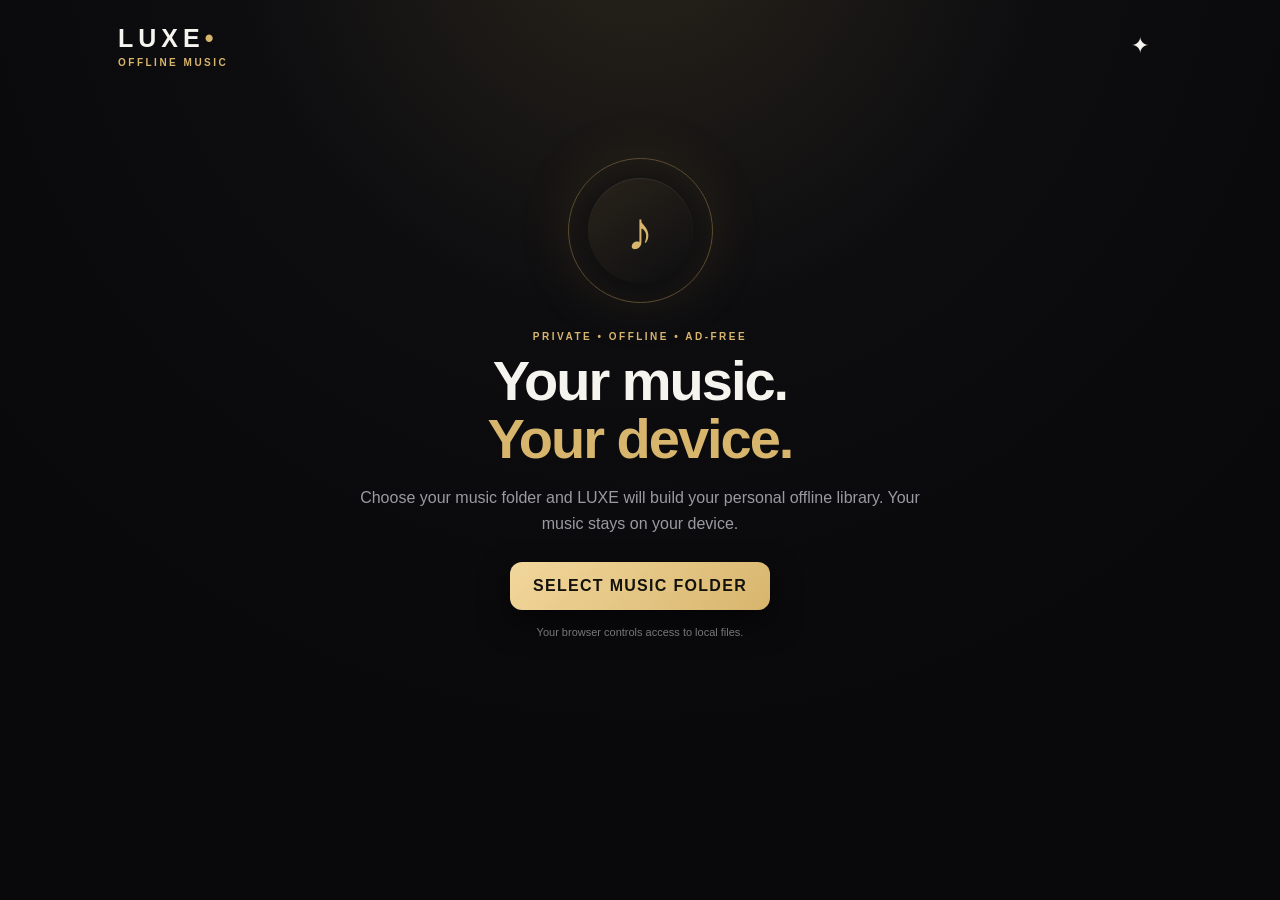
==== commit ab8c87d3: "Add files via upload" ====
--- a/app/src/main/assets/index.html
+++ b/app/src/main/assets/index.html
@@ -4,13 +4,19 @@
 <meta charset="UTF-8">
 <meta name="viewport" content="width=device-width,initial-scale=1,viewport-fit=cover">
 <meta name="theme-color" content="#09090b">
+<meta name="mobile-web-app-capable" content="yes">
+<meta name="apple-mobile-web-app-capable" content="yes">
+<meta name="apple-mobile-web-app-status-bar-style" content="black-translucent">
+<meta name="format-detection" content="telephone=no">
+
 <title>LUXE Music</title>
+
 <link rel="stylesheet" href="style.css">
 </head>
 
 <body>
 
-<div class="app">
+<div class="app" id="appRoot">
 
 <header class="topbar">
   <div>
@@ -18,13 +24,16 @@
     <div class="subtitle">OFFLINE MUSIC</div>
   </div>
 
-  <button id="themeBtn" class="icon-btn" title="Customize appearance">✦</button>
+  <button
+    id="themeBtn"
+    class="icon-btn"
+    title="Customize appearance"
+    aria-label="Customize appearance"
+  >✦</button>
 </header>
 
 
 <main>
-
-<!-- WELCOME -->
 
 <section id="welcome" class="welcome screen">
 
@@ -65,8 +74,6 @@
 </section>
 
 
-<!-- LIBRARY -->
-
 <section id="library" class="screen hidden">
 
   <div class="greeting">
@@ -83,8 +90,6 @@
   </div>
 
 
-  <!-- HOME CONTENT -->
-
   <section id="homeContent" class="home-content">
 
     <div class="home-hero">
@@ -92,14 +97,19 @@
       <div>
         <p class="eyebrow">WELCOME BACK</p>
 
-        <h2>Your music, beautifully organized.</h2>
+        <h2>
+          Your music, beautifully organized.
+        </h2>
 
         <p>
-          Explore your songs, artists, playlists and recently played music.
+          Explore your songs, artists, playlists and recently
+          played music.
         </p>
       </div>
 
-      <div class="home-hero-note">♫</div>
+      <div class="home-hero-note">
+        ♫
+      </div>
 
     </div>
 
@@ -107,11 +117,20 @@
     <div class="home-section">
 
       <div class="home-section-title">
+
         <h2>Recently Played</h2>
-        <button id="seeRecentBtn" class="text-btn">See all</button>
-      </div>
-
-      <div id="recentHome" class="horizontal-list"></div>
+
+        <button id="seeRecentBtn" class="text-btn">
+          See all
+        </button>
+
+      </div>
+
+      <div
+        id="recentHome"
+        class="horizontal-list"
+        aria-label="Recently played"
+      ></div>
 
     </div>
 
@@ -124,25 +143,40 @@
 
       <div class="library-actions">
 
-        <button class="library-action" data-library="songs">
+        <button
+          class="library-action"
+          data-library="songs"
+        >
           <span class="action-icon">♫</span>
           <strong>All Songs</strong>
           <small id="homeSongCount">0 tracks</small>
         </button>
 
-        <button class="library-action" data-library="artists">
+
+        <button
+          class="library-action"
+          data-library="artists"
+        >
           <span class="action-icon">♟</span>
           <strong>Artists</strong>
           <small id="homeArtistCount">0 artists</small>
         </button>
 
-        <button class="library-action" data-library="playlists">
+
+        <button
+          class="library-action"
+          data-library="playlists"
+        >
           <span class="action-icon">☷</span>
           <strong>Playlists</strong>
           <small id="homePlaylistCount">0 playlists</small>
         </button>
 
-        <button class="library-action" data-library="favorites">
+
+        <button
+          class="library-action"
+          data-library="favorites"
+        >
           <span class="action-icon">♡</span>
           <strong>Favorites</strong>
           <small id="homeFavoriteCount">0 songs</small>
@@ -162,19 +196,26 @@
       <div class="quick-play-row">
 
         <button id="shuffleAllBtn" class="quick-play">
+
           <span>⤨</span>
+
           <div>
             <strong>Shuffle All</strong>
             <small>Play your whole library</small>
           </div>
-        </button>
+
+        </button>
+
 
         <button id="playAllBtn" class="quick-play">
+
           <span>▶</span>
+
           <div>
             <strong>Play All</strong>
             <small>Play songs in order</small>
           </div>
+
         </button>
 
       </div>
@@ -184,9 +225,7 @@
   </section>
 
 
-  <!-- SEARCH -->
-
-  <div class="searchbox">
+  <div class="searchbox" role="search">
 
     <span>⌕</span>
 
@@ -194,32 +233,51 @@
       id="search"
       placeholder="Search your music..."
       autocomplete="off"
-    >
-
-  </div>
-
-
-  <!-- MAIN TABS -->
-
-  <div class="library-tabs">
-
-    <button class="library-tab active" data-library="home">
+      aria-label="Search your music"
+    >
+
+  </div>
+
+
+  <div class="library-tabs" role="tablist">
+
+    <button
+      class="library-tab active"
+      data-library="home"
+      role="tab"
+    >
       Home
     </button>
 
-    <button class="library-tab" data-library="songs">
+    <button
+      class="library-tab"
+      data-library="songs"
+      role="tab"
+    >
       All Songs
     </button>
 
-    <button class="library-tab" data-library="artists">
+    <button
+      class="library-tab"
+      data-library="artists"
+      role="tab"
+    >
       Artists
     </button>
 
-    <button class="library-tab" data-library="playlists">
+    <button
+      class="library-tab"
+      data-library="playlists"
+      role="tab"
+    >
       Playlists
     </button>
 
-    <button class="library-tab" data-library="favorites">
+    <button
+      class="library-tab"
+      data-library="favorites"
+      role="tab"
+    >
       Favorites
     </button>
 
@@ -243,6 +301,7 @@
         id="viewList"
         class="view-btn active"
         title="List view"
+        aria-label="List view"
       >
         ☷
       </button>
@@ -251,6 +310,7 @@
         id="viewGrid"
         class="view-btn"
         title="Grid view"
+        aria-label="Grid view"
       >
         ▦
       </button>
@@ -262,9 +322,15 @@
 
   <div id="songList" class="song-list"></div>
 
-  <div id="collectionGrid" class="collection-grid hidden"></div>
-
-  <div id="playlistGrid" class="playlist-grid hidden"></div>
+  <div
+    id="collectionGrid"
+    class="collection-grid hidden"
+  ></div>
+
+  <div
+    id="playlistGrid"
+    class="playlist-grid hidden"
+  ></div>
 
   <div id="empty" class="empty hidden">
     Nothing matches your search.
@@ -275,13 +341,21 @@
 </main>
 
 
-<!-- MINI PLAYER -->
-
-<div id="miniPlayer" class="mini-player hidden">
-
-  <div class="mini-swipe-handle"></div>
-
-  <div id="miniArt" class="art small-art">
+<div
+  id="miniPlayer"
+  class="mini-player hidden"
+  aria-label="Now playing mini player"
+>
+
+  <div
+    class="mini-swipe-handle"
+    aria-hidden="true"
+  ></div>
+
+  <div
+    id="miniArt"
+    class="art small-art"
+  >
     ♪
   </div>
 
@@ -308,21 +382,32 @@
 </div>
 
 
-<!-- BOTTOM NAV -->
-
-<nav id="nav" class="bottom-nav hidden">
-
-  <button class="nav-item active" data-tab="home">
+<nav
+  id="nav"
+  class="bottom-nav hidden"
+  aria-label="Main navigation"
+>
+
+  <button
+    class="nav-item active"
+    data-tab="home"
+  >
     ⌂
     <span>Home</span>
   </button>
 
-  <button class="nav-item" data-tab="library">
+  <button
+    class="nav-item"
+    data-tab="library"
+  >
     ♫
     <span>Library</span>
   </button>
 
-  <button class="nav-item" data-tab="favorites">
+  <button
+    class="nav-item"
+    data-tab="favorites"
+  >
     ♡
     <span>Favorites</span>
   </button>
@@ -330,35 +415,92 @@
 </nav>
 
 
-<!-- FULL PLAYER -->
-
-<div id="playerModal" class="player-modal hidden">
-
-  <button id="closePlayer" class="close-player">
-    ⌄
-  </button>
+<div
+  id="playerModal"
+  class="player-modal hidden"
+  role="dialog"
+  aria-modal="true"
+  aria-label="Now playing"
+>
+
+  <div class="player-topbar">
+
+    <button
+      id="closePlayer"
+      class="close-player"
+      aria-label="Close player"
+    >
+      ⌄
+    </button>
+
+    <span class="player-top-title">
+      NOW PLAYING
+    </span>
+
+    <button
+      id="playerMoreBtn"
+      class="player-more"
+      type="button"
+      aria-label="More player options"
+    >
+      •••
+    </button>
+
+  </div>
+
 
   <div class="player-content">
 
-    <div id="bigArt" class="art big-art">
+    <div
+      id="bigArt"
+      class="art big-art"
+    >
       ♪
     </div>
 
-    <p class="eyebrow">
-      NOW PLAYING
-    </p>
-
-    <h2 id="bigTitle">
-      Nothing playing
-    </h2>
-
-    <p id="bigArtist" class="muted">
-      Choose a song
-    </p>
-
-    <p id="bigMeta" class="player-meta">
-      Local Music
-    </p>
+
+    <div class="player-song-head">
+
+      <div class="player-title-row">
+
+        <div>
+
+          <p class="eyebrow">
+            NOW PLAYING
+          </p>
+
+          <h2 id="bigTitle">
+            Nothing playing
+          </h2>
+
+          <p id="bigArtist" class="muted">
+            Choose a song
+          </p>
+
+        </div>
+
+
+        <button
+          id="playerFavoriteBtn"
+          class="player-favorite"
+          type="button"
+          aria-label="Favorite song"
+        >
+          ♡
+        </button>
+
+      </div>
+
+
+      <p
+        id="bigMeta"
+        class="player-meta"
+      >
+        Local Music
+      </p>
+
+    </div>
+
 
     <input
       id="progress"
@@ -367,39 +509,74 @@
       min="0"
       max="100"
       value="0"
-    >
+      aria-label="Song progress"
+    >
+
 
     <div class="time-row">
-      <span id="currentTime">0:00</span>
-      <span id="duration">0:00</span>
-    </div>
+
+      <span id="currentTime">
+        0:00
+      </span>
+
+      <span id="duration">
+        0:00
+      </span>
+
+    </div>
+
 
     <div class="controls">
 
-      <button id="shuffleBtn" class="control">
+      <button
+        id="shuffleBtn"
+        class="control"
+        aria-label="Shuffle"
+      >
         ⤨
       </button>
 
-      <button id="prevBtn" class="control">
+      <button
+        id="prevBtn"
+        class="control"
+        aria-label="Previous"
+      >
         ◀
       </button>
 
-      <button id="bigPlay" class="big-play">
+      <button
+        id="bigPlay"
+        class="big-play"
+        aria-label="Play or pause"
+      >
         ▶
       </button>
 
-      <button id="nextBtn" class="control">
+      <button
+        id="nextBtn"
+        class="control"
+        aria-label="Next"
+      >
         ▶
       </button>
 
-      <button id="repeatBtn" class="control">
+      <button
+        id="repeatBtn"
+        class="control"
+        aria-label="Repeat"
+      >
         ↻
       </button>
 
     </div>
 
+
     <div class="volume-row">
-      🔊
+
+      <span aria-hidden="true">
+        🔊
+      </span>
+
       <input
         id="volume"
         type="range"
@@ -407,7 +584,17 @@
         max="1"
         step=".01"
         value=".85"
-      >
+        aria-label="Volume"
+      >
+
+    </div>
+
+
+    <div
+      class="player-gesture-hint"
+      aria-hidden="true"
+    >
+      Swipe down to close • Swipe left/right to change track
     </div>
 
   </div>
@@ -415,8 +602,6 @@
 </div>
 
 
-<!-- THEME PANEL -->
-
 <div id="themePanel" class="overlay hidden">
 
   <div class="settings-panel">
@@ -424,11 +609,22 @@
     <div class="settings-header">
 
       <div>
-        <p class="eyebrow">APPEARANCE</p>
-        <h2>Customize LUXE</h2>
-      </div>
-
-      <button id="closeTheme" class="panel-close">
+
+        <p class="eyebrow">
+          APPEARANCE
+        </p>
+
+        <h2>
+          Customize LUXE
+        </h2>
+
+      </div>
+
+      <button
+        id="closeTheme"
+        class="panel-close"
+        aria-label="Close appearance"
+      >
         ×
       </button>
 
@@ -437,7 +633,9 @@
 
     <div class="setting-group">
 
-      <label>Accent Theme</label>
+      <label>
+        Accent Theme
+      </label>
 
       <div class="theme-options">
 
@@ -463,7 +661,9 @@
 
     <div class="setting-group">
 
-      <label>Font</label>
+      <label>
+        Font
+      </label>
 
       <select id="fontSelect">
 
@@ -506,7 +706,9 @@
 
     <div class="setting-group">
 
-      <label>Background</label>
+      <label>
+        Background
+      </label>
 
       <div class="wallpaper-grid">
 
@@ -540,7 +742,9 @@
 
       </div>
 
+
       <label class="upload-wallpaper">
+
         + Use image from device
 
         <input
@@ -552,7 +756,11 @@
 
       </label>
 
-      <button id="removeWallpaper" class="danger-btn">
+
+      <button
+        id="removeWallpaper"
+        class="danger-btn"
+      >
         Remove background image
       </button>
 
@@ -563,24 +771,37 @@
 </div>
 
 
-<!-- CREATE PLAYLIST PANEL -->
-
-<div id="playlistCreatePanel" class="overlay hidden">
+<div
+  id="playlistCreatePanel"
+  class="overlay hidden"
+>
 
   <div class="dialog">
 
     <div class="dialog-header">
 
       <div>
-        <p class="eyebrow">NEW PLAYLIST</p>
-        <h2>Create Playlist</h2>
-      </div>
-
-      <button id="closePlaylistCreate" class="panel-close">
+
+        <p class="eyebrow">
+          NEW PLAYLIST
+        </p>
+
+        <h2>
+          Create Playlist
+        </h2>
+
+      </div>
+
+      <button
+        id="closePlaylistCreate"
+        class="panel-close"
+        aria-label="Close"
+      >
         ×
       </button>
 
     </div>
+
 
     <input
       id="playlistNameInput"
@@ -589,7 +810,11 @@
       maxlength="50"
     >
 
-    <button id="createPlaylistConfirm" class="primary-btn">
+
+    <button
+      id="createPlaylistConfirm"
+      class="primary-btn"
+    >
       CREATE PLAYLIST
     </button>
 
@@ -598,24 +823,37 @@
 </div>
 
 
-<!-- ADD SONGS PANEL -->
-
-<div id="addSongsPanel" class="overlay hidden">
+<div
+  id="addSongsPanel"
+  class="overlay hidden"
+>
 
   <div class="dialog add-songs-dialog">
 
     <div class="dialog-header">
 
       <div>
-        <p class="eyebrow">PLAYLIST</p>
-        <h2 id="addSongsTitle">Add Songs</h2>
-      </div>
-
-      <button id="closeAddSongs" class="panel-close">
+
+        <p class="eyebrow">
+          PLAYLIST
+        </p>
+
+        <h2 id="addSongsTitle">
+          Add Songs
+        </h2>
+
+      </div>
+
+      <button
+        id="closeAddSongs"
+        class="panel-close"
+        aria-label="Close"
+      >
         ×
       </button>
 
     </div>
+
 
     <div class="add-song-search">
 
@@ -624,13 +862,22 @@
       <input
         id="addSongSearch"
         placeholder="Search songs..."
-      >
-
-    </div>
-
-    <div id="addSongList" class="add-song-list"></div>
-
-    <button id="doneAddSongs" class="primary-btn">
+        aria-label="Search songs to add"
+      >
+
+    </div>
+
+
+    <div
+      id="addSongList"
+      class="add-song-list"
+    ></div>
+
+
+    <button
+      id="doneAddSongs"
+      class="primary-btn"
+    >
       DONE
     </button>
 
@@ -639,49 +886,79 @@
 </div>
 
 
-<!-- PLAYLIST DETAILS -->
-
-<div id="playlistPanel" class="overlay hidden">
+<div
+  id="playlistPanel"
+  class="overlay hidden"
+>
 
   <div class="dialog playlist-dialog">
 
     <div class="dialog-header">
 
       <div>
-        <p class="eyebrow">PLAYLIST</p>
-        <h2 id="playlistPanelTitle">Playlist</h2>
-      </div>
-
-      <button id="closePlaylistPanel" class="panel-close">
+
+        <p class="eyebrow">
+          PLAYLIST
+        </p>
+
+        <h2 id="playlistPanelTitle">
+          Playlist
+        </h2>
+
+      </div>
+
+      <button
+        id="closePlaylistPanel"
+        class="panel-close"
+        aria-label="Close"
+      >
         ×
       </button>
 
     </div>
 
+
     <div class="playlist-actions">
 
-      <button id="playlistPlayBtn" class="primary-btn">
+      <button
+        id="playlistPlayBtn"
+        class="primary-btn"
+      >
         ▶ PLAY
       </button>
 
-      <button id="playlistAddBtn" class="secondary-btn">
+      <button
+        id="playlistAddBtn"
+        class="secondary-btn"
+      >
         + ADD SONGS
       </button>
 
-      <button id="playlistDeleteBtn" class="danger-btn playlist-detail-delete">
+      <button
+        id="playlistDeleteBtn"
+        class="danger-btn playlist-detail-delete"
+      >
         DELETE
       </button>
 
     </div>
 
-    <div id="playlistSongs" class="playlist-songs"></div>
+
+    <div
+      id="playlistSongs"
+      class="playlist-songs"
+    ></div>
 
   </div>
 
 </div>
 
 
-<audio id="audio" preload="metadata"></audio>
+<audio
+  id="audio"
+  preload="metadata"
+></audio>
+
 
 <script src="app.js"></script>
 
--- a/app/src/main/assets/style.css
+++ b/app/src/main/assets/style.css
@@ -1,32 +1,37 @@
-* {
-  box-sizing: border-box;
-}
-
-:root {
-  --bg: #09090b;
-  --panel: #111115;
-  --panel2: #17171c;
-  --text: #f5f4ef;
-  --muted: #9b9aa1;
-  --line: #29292f;
-  --accent: #d7b56d;
-  --accent2: #f2d79c;
-  --font: Inter, Segoe UI, Arial, sans-serif;
-  --wallpaper: none;
-}
-
-html {
-  min-height: 100%;
-  background: var(--bg);
-}
-
-body {
-  margin: 0;
-  min-height: 100vh;
-  color: var(--text);
-  font-family: var(--font);
+*{box-sizing:border-box}
+
+:root{
+  --bg:#09090b;
+  --panel:#111115;
+  --panel2:#17171c;
+  --text:#f5f4ef;
+  --muted:#9b9aa1;
+  --line:#29292f;
+  --accent:#d7b56d;
+  --accent2:#f2d79c;
+  --font:Inter,Segoe UI,Arial,sans-serif;
+  --wallpaper:none;
+
+  --safe-top:env(safe-area-inset-top,0px);
+  --safe-right:env(safe-area-inset-right,0px);
+  --safe-bottom:env(safe-area-inset-bottom,0px);
+  --safe-left:env(safe-area-inset-left,0px)
+}
+
+html{
+  min-height:100%;
+  background:var(--bg);
+  color-scheme:dark;
+  scroll-behavior:smooth
+}
+
+body{
+  margin:0;
+  min-height:100vh;
+  color:var(--text);
+  font-family:var(--font);
   background:
-    linear-gradient(#09090bd9, #09090bf2),
+    linear-gradient(#09090bd9,#09090bf2),
     var(--wallpaper),
     radial-gradient(
       circle at 50% -10%,
@@ -34,411 +39,521 @@
       #0d0d10 35%,
       #09090b 70%
     );
-  background-size: cover;
-  background-position: center;
-  background-attachment: fixed;
+  background-size:cover;
+  background-position:center;
+  background-attachment:fixed;
+  overscroll-behavior-y:none;
+  -webkit-text-size-adjust:100%;
+  padding-top:var(--safe-top);
+  padding-left:var(--safe-left);
+  padding-right:var(--safe-right)
 }
 
 button,
 input,
-select {
-  font: inherit;
-}
-
-button {
-  -webkit-tap-highlight-color: transparent;
+select{
+  font:inherit
+}
+
+button{
+  -webkit-tap-highlight-color:transparent;
+  touch-action:manipulation
 }
 
 button:focus,
 input:focus,
-select:focus {
-  outline: none;
-}
-
-.app {
-  width: 100%;
-  max-width: 1100px;
-  min-height: 100vh;
-  margin: auto;
-  padding-bottom: 110px;
-}
-
-.topbar {
-  display: flex;
-  justify-content: space-between;
-  align-items: center;
-  padding: 24px 28px 8px;
-}
-
-.brand {
-  font-size: 25px;
-  font-weight: 800;
-  letter-spacing: 5px;
-}
-
-.brand span {
-  color: var(--accent);
+select:focus{
+  outline:none
+}
+
+button:focus-visible,
+input:focus-visible,
+select:focus-visible{
+  outline:2px solid var(--accent);
+  outline-offset:2px
+}
+
+.hidden{
+  display:none!important
+}
+
+.app{
+  width:100%;
+  max-width:1100px;
+  min-height:100vh;
+  margin:auto;
+  padding-bottom:calc(110px + var(--safe-bottom))
+}
+
+.topbar{
+  display:flex;
+  justify-content:space-between;
+  align-items:center;
+  padding:24px 28px 8px
+}
+
+.brand{
+  font-size:25px;
+  font-weight:800;
+  letter-spacing:5px
+}
+
+.brand span{
+  color:var(--accent)
 }
 
 .subtitle,
-.eyebrow {
-  font-size: 10px;
-  letter-spacing: 2.5px;
-  color: var(--accent);
-  font-weight: 700;
-}
-
-.subtitle {
-  margin-top: 4px;
-}
-
-.icon-btn {
-  background: none;
-  border: 0;
-  color: var(--text);
-  font-size: 22px;
-  cursor: pointer;
-}
-
-.screen {
-  padding: 28px;
-}
-
-.hidden {
-  display: none !important;
-}
-
-/* =========================================================
+.eyebrow{
+  font-size:10px;
+  letter-spacing:2.5px;
+  color:var(--accent);
+  font-weight:700
+}
+
+.subtitle{
+  margin-top:4px
+}
+
+.icon-btn{
+  background:none;
+  border:0;
+  color:var(--text);
+  font-size:22px;
+  cursor:pointer;
+  width:44px;
+  height:44px;
+  border-radius:50%;
+  display:grid;
+  place-items:center;
+  transition:background .2s,transform .15s
+}
+
+.icon-btn:hover{
+  background:#ffffff0a
+}
+
+.icon-btn:active{
+  transform:scale(.9)
+}
+
+.screen{
+  padding:28px
+}
+
+
+/* =========================
    WELCOME
-   ========================================================= */
-
-.welcome {
-  text-align: center;
-  max-width: 700px;
-  margin: 6vh auto;
-}
-
-.hero-ring {
-  width: 145px;
-  height: 145px;
-  border: 1px solid #5d4d30;
-  border-radius: 50%;
-  margin: 0 auto 28px;
-  display: grid;
-  place-items: center;
+   ========================= */
+
+.welcome{
+  text-align:center;
+  max-width:700px;
+  margin:6vh auto
+}
+
+.hero-ring{
+  width:145px;
+  height:145px;
+  border:1px solid #5d4d30;
+  border-radius:50%;
+  margin:0 auto 28px;
+  display:grid;
+  place-items:center;
   box-shadow:
     0 0 55px #9e7a3220,
     inset 0 0 30px #9e7a3215;
-}
-
-.hero-note {
-  width: 105px;
-  height: 105px;
-  border-radius: 50%;
-  background: linear-gradient(145deg, #29231a, #0e0e11);
-  display: grid;
-  place-items: center;
-  font-size: 54px;
-  color: var(--accent);
-  box-shadow: inset 0 1px #ffffff12;
-}
-
-.welcome h1 {
-  font-size: 56px;
-  line-height: 1.03;
-  margin: 10px 0 18px;
-  letter-spacing: -2px;
-}
-
-.welcome h1 em {
-  color: var(--accent);
-  font-style: normal;
-}
-
-.muted {
-  color: var(--muted);
-  line-height: 1.6;
-}
-
-.welcome > .muted {
-  max-width: 560px;
-  margin: 0 auto 25px;
-}
-
-.primary-btn {
-  border: 0;
-  background: linear-gradient(135deg, var(--accent2), var(--accent));
-  color: #14120d;
-  font-weight: 800;
-  letter-spacing: 1.3px;
-  padding: 15px 23px;
-  border-radius: 12px;
-  cursor: pointer;
-  box-shadow: 0 12px 30px #0008;
-  transition:
-    transform 0.18s ease,
-    box-shadow 0.18s ease;
-}
-
-.primary-btn:hover {
-  transform: translateY(-1px);
-  box-shadow: 0 15px 35px #000a;
-}
-
-.tiny {
-  font-size: 11px;
-  color: #777;
-  margin-top: 16px;
-}
-
-/* =========================================================
+  animation:luxeFloat 5s ease-in-out infinite
+}
+
+.hero-note{
+  width:105px;
+  height:105px;
+  border-radius:50%;
+  background:linear-gradient(145deg,#29231a,#0e0e11);
+  display:grid;
+  place-items:center;
+  font-size:54px;
+  color:var(--accent);
+  box-shadow:inset 0 1px #ffffff12
+}
+
+.welcome h1{
+  font-size:56px;
+  line-height:1.03;
+  margin:10px 0 18px;
+  letter-spacing:-2px
+}
+
+.welcome h1 em{
+  color:var(--accent);
+  font-style:normal
+}
+
+.muted{
+  color:var(--muted);
+  line-height:1.6
+}
+
+.welcome>.muted{
+  max-width:560px;
+  margin:0 auto 25px
+}
+
+.primary-btn{
+  border:0;
+  background:linear-gradient(135deg,var(--accent2),var(--accent));
+  color:#14120d;
+  font-weight:800;
+  letter-spacing:1.3px;
+  padding:15px 23px;
+  border-radius:12px;
+  cursor:pointer;
+  box-shadow:0 12px 30px #0008;
+  transition:
+    transform .18s,
+    box-shadow .18s,
+    filter .18s
+}
+
+.primary-btn:hover{
+  transform:translateY(-1px);
+  box-shadow:0 15px 35px #000a
+}
+
+.primary-btn:active{
+  transform:scale(.97);
+  filter:brightness(.94)
+}
+
+.tiny{
+  font-size:11px;
+  color:#777;
+  margin-top:16px
+}
+
+
+/* =========================
    GREETING
-   ========================================================= */
-
-.greeting {
-  display: flex;
-  justify-content: space-between;
-  align-items: end;
-  margin: 8px 0 24px;
-}
-
-.greeting h1 {
-  font-size: 40px;
-  margin: 7px 0 0;
-  letter-spacing: -1px;
-}
-
-.small-btn {
-  border: 1px solid var(--line);
-  background: #111115;
-  color: var(--text);
-  border-radius: 10px;
-  padding: 10px 13px;
-  cursor: pointer;
-  transition:
-    border-color 0.18s ease,
-    background 0.18s ease;
-}
-
-.small-btn:hover {
-  border-color: #665432;
-  background: #17171b;
-}
-
-/* =========================================================
+   ========================= */
+
+.greeting{
+  display:flex;
+  justify-content:space-between;
+  align-items:end;
+  margin:8px 0 24px
+}
+
+.greeting h1{
+  font-size:40px;
+  margin:7px 0 0;
+  letter-spacing:-1px
+}
+
+.small-btn{
+  border:1px solid var(--line);
+  background:#111115;
+  color:var(--text);
+  border-radius:10px;
+  padding:10px 13px;
+  cursor:pointer;
+  transition:
+    border-color .18s,
+    background .18s,
+    transform .15s
+}
+
+.small-btn:hover{
+  border-color:#665432;
+  background:#17171b
+}
+
+.small-btn:active{
+  transform:scale(.96)
+}
+
+
+/* =========================
    HOME
-   ========================================================= */
-
-.home-content {
-  display: flex;
-  flex-direction: column;
-  gap: 28px;
-  margin-bottom: 30px;
-}
-
-.home-hero {
-  min-height: 190px;
-  border: 1px solid var(--line);
-  border-radius: 22px;
-  padding: 26px;
-  display: flex;
-  justify-content: space-between;
-  align-items: center;
-  overflow: hidden;
+   ========================= */
+
+.home-content{
+  display:flex;
+  flex-direction:column;
+  gap:28px;
+  margin-bottom:30px
+}
+
+.home-hero{
+  min-height:190px;
+  border:1px solid var(--line);
+  border-radius:22px;
+  padding:26px;
+  display:flex;
+  justify-content:space-between;
+  align-items:center;
+  overflow:hidden;
   background:
-    radial-gradient(circle at 90% 20%, #d7b56d20, transparent 35%),
-    linear-gradient(145deg, #1c1a17, #101014);
-}
-
-.home-hero h2 {
-  font-size: 30px;
-  max-width: 520px;
-  margin: 10px 0;
-}
-
-.home-hero p:last-child {
-  color: var(--muted);
-  max-width: 500px;
-}
-
-.home-hero-note {
-  width: 130px;
-  height: 130px;
-  border-radius: 50%;
-  display: grid;
-  place-items: center;
-  font-size: 65px;
-  color: var(--accent);
-  background: linear-gradient(145deg, #2a2419, #101014);
-  border: 1px solid #4b402c;
-  box-shadow: 0 20px 50px #0008;
-  flex-shrink: 0;
-}
-
-.home-section {
-  width: 100%;
-}
-
-.home-section-title {
-  display: flex;
-  justify-content: space-between;
-  align-items: center;
-  margin-bottom: 13px;
-}
-
-.home-section-title h2 {
-  font-size: 18px;
-  margin: 0;
-}
-
-.text-btn {
-  border: 0;
-  background: none;
-  color: var(--accent);
-  cursor: pointer;
-  font-size: 12px;
-}
-
-.library-actions {
-  display: grid;
-  grid-template-columns: repeat(4, 1fr);
-  gap: 12px;
-}
-
-.library-action {
-  border: 1px solid var(--line);
-  background: linear-gradient(145deg, #19191e, #101014);
-  color: var(--text);
-  border-radius: 16px;
-  padding: 18px;
-  text-align: left;
-  cursor: pointer;
-  min-height: 130px;
-  transition:
-    transform 0.18s ease,
-    border-color 0.18s ease,
-    background 0.18s ease;
-}
-
-.library-action:hover {
-  border-color: #65532f;
-  transform: translateY(-2px);
-}
-
-.action-icon {
-  display: block;
-  font-size: 26px;
-  color: var(--accent);
-  margin-bottom: 24px;
+    radial-gradient(
+      circle at 90% 20%,
+      #d7b56d20,
+      transparent 35%
+    ),
+    linear-gradient(145deg,#1c1a17,#101014)
+}
+
+.home-hero h2{
+  font-size:30px;
+  max-width:520px;
+  margin:10px 0
+}
+
+.home-hero p:last-child{
+  color:var(--muted);
+  max-width:500px
+}
+
+.home-hero-note{
+  width:130px;
+  height:130px;
+  border-radius:50%;
+  display:grid;
+  place-items:center;
+  font-size:65px;
+  color:var(--accent);
+  background:linear-gradient(145deg,#2a2419,#101014);
+  border:1px solid #4b402c;
+  box-shadow:0 20px 50px #0008;
+  flex-shrink:0
+}
+
+.home-section{
+  width:100%
+}
+
+.home-section-title{
+  display:flex;
+  justify-content:space-between;
+  align-items:center;
+  margin-bottom:13px
+}
+
+.home-section-title h2{
+  font-size:18px;
+  margin:0
+}
+
+.text-btn{
+  border:0;
+  background:none;
+  color:var(--accent);
+  cursor:pointer;
+  font-size:12px;
+  padding:8px;
+  border-radius:8px
+}
+
+.text-btn:active{
+  background:#ffffff08
+}
+
+
+/* =========================
+   LIBRARY ACTIONS
+   ========================= */
+
+.library-actions{
+  display:grid;
+  grid-template-columns:repeat(4,1fr);
+  gap:12px
+}
+
+.library-action{
+  border:1px solid var(--line);
+  background:linear-gradient(145deg,#19191e,#101014);
+  color:var(--text);
+  border-radius:16px;
+  padding:18px;
+  text-align:left;
+  cursor:pointer;
+  min-height:130px;
+  transition:
+    transform .18s,
+    border-color .18s,
+    background .18s;
+  position:relative;
+  overflow:hidden
+}
+
+.library-action:hover{
+  border-color:#65532f;
+  transform:translateY(-2px)
+}
+
+.library-action:active{
+  transform:scale(.98)
+}
+
+.library-action:after,
+.quick-play:after,
+.song:after{
+  content:"";
+  position:absolute;
+  inset:0;
+  background:
+    radial-gradient(
+      circle at var(--ripple-x,50%) var(--ripple-y,50%),
+      #fff2,
+      transparent 35%
+    );
+  opacity:0;
+  transition:opacity .25s;
+  pointer-events:none
+}
+
+.library-action:active:after,
+.quick-play:active:after,
+.song:active:after{
+  opacity:1
+}
+
+.action-icon{
+  display:block;
+  font-size:26px;
+  color:var(--accent);
+  margin-bottom:24px
 }
 
 .library-action strong,
-.library-action small {
-  display: block;
-}
-
-.library-action small {
-  margin-top: 4px;
-  color: var(--muted);
-  font-size: 11px;
-}
-
-.quick-play-row {
-  display: grid;
-  grid-template-columns: 1fr 1fr;
-  gap: 12px;
-}
-
-.quick-play {
-  border: 1px solid var(--line);
-  background: #121216;
-  color: var(--text);
-  border-radius: 14px;
-  padding: 16px;
-  display: flex;
-  align-items: center;
-  gap: 14px;
-  cursor: pointer;
-  text-align: left;
-}
-
-.quick-play > span {
-  width: 42px;
-  height: 42px;
-  border-radius: 50%;
-  display: grid;
-  place-items: center;
-  background: #282116;
-  color: var(--accent);
-  font-size: 20px;
+.library-action small{
+  display:block
+}
+
+.library-action small{
+  margin-top:4px;
+  color:var(--muted);
+  font-size:11px
+}
+
+
+/* =========================
+   QUICK PLAY
+   ========================= */
+
+.quick-play-row{
+  display:grid;
+  grid-template-columns:1fr 1fr;
+  gap:12px
+}
+
+.quick-play{
+  position:relative;
+  overflow:hidden;
+  border:1px solid var(--line);
+  background:#121216;
+  color:var(--text);
+  border-radius:14px;
+  padding:16px;
+  display:flex;
+  align-items:center;
+  gap:14px;
+  cursor:pointer;
+  text-align:left;
+  transition:
+    transform .18s,
+    border-color .18s
+}
+
+.quick-play:hover{
+  border-color:#5e4d2d;
+  transform:translateY(-1px)
+}
+
+.quick-play:active{
+  transform:scale(.985)
+}
+
+.quick-play>span{
+  width:42px;
+  height:42px;
+  border-radius:50%;
+  display:grid;
+  place-items:center;
+  background:#282116;
+  color:var(--accent);
+  font-size:20px;
+  flex-shrink:0
 }
 
 .quick-play strong,
-.quick-play small {
-  display: block;
-}
-
-.quick-play small {
-  color: var(--muted);
-  font-size: 11px;
-  margin-top: 4px;
-}
-
-/* =========================================================
-   RECENTLY PLAYED
-   ========================================================= */
-
-.horizontal-list {
-  display: flex;
-  gap: 12px;
-  overflow-x: auto;
-  padding: 4px 2px 10px;
-  scrollbar-width: none;
-  scroll-behavior: smooth;
-}
-
-.horizontal-list::-webkit-scrollbar {
-  display: none;
-}
-
-.horizontal-list:empty::after {
-  content: "No recently played songs yet.";
-  color: var(--muted);
-  font-size: 12px;
-  padding: 18px 4px;
-}
-
-.horizontal-list > * {
-  flex: 0 0 180px;
-  min-width: 180px;
+.quick-play small{
+  display:block
+}
+
+.quick-play small{
+  color:var(--muted);
+  font-size:11px;
+  margin-top:4px
+}
+
+
+/* =========================
+   HORIZONTAL LIST
+   ========================= */
+
+.horizontal-list{
+  display:flex;
+  gap:12px;
+  overflow-x:auto;
+  padding:4px 2px 10px;
+  scrollbar-width:none;
+  scroll-behavior:smooth;
+  overscroll-behavior-x:contain;
+  scroll-snap-type:x proximity
+}
+
+.horizontal-list::-webkit-scrollbar{
+  display:none
+}
+
+.horizontal-list:empty:after{
+  content:"No recently played songs yet.";
+  color:var(--muted);
+  font-size:12px;
+  padding:18px 4px
+}
+
+.horizontal-list>*{
+  flex:0 0 180px;
+  min-width:180px;
+  scroll-snap-align:start
 }
 
 .horizontal-list .song,
 .horizontal-list .recent-song,
-.horizontal-list .recent-card {
-  width: 180px;
-  min-height: 190px;
-  display: flex;
-  flex-direction: column;
-  align-items: stretch;
-  gap: 0;
-  padding: 10px;
-  border: 1px solid var(--line);
-  border-radius: 16px;
-  background: linear-gradient(145deg, #19191e, #101014);
-  overflow: hidden;
-  transition:
-    transform 0.18s ease,
-    border-color 0.18s ease,
-    background 0.18s ease;
+.horizontal-list .recent-card{
+  width:180px;
+  min-height:190px;
+  display:flex;
+  flex-direction:column;
+  align-items:stretch;
+  gap:0;
+  padding:10px;
+  border:1px solid var(--line);
+  border-radius:16px;
+  background:linear-gradient(145deg,#19191e,#101014);
+  overflow:hidden;
+  transition:
+    transform .18s,
+    border-color .18s,
+    background .18s
 }
 
 .horizontal-list .song:hover,
 .horizontal-list .recent-song:hover,
-.horizontal-list .recent-card:hover {
-  transform: translateY(-2px);
-  border-color: #665432;
-  background: linear-gradient(145deg, #1d1c21, #111115);
+.horizontal-list .recent-card:hover{
+  transform:translateY(-2px);
+  border-color:#665432;
+  background:linear-gradient(145deg,#1d1c21,#111115)
 }
 
 .horizontal-list .song .small-art,
@@ -446,851 +561,1011 @@
 .horizontal-list .recent-card .small-art,
 .horizontal-list .song .art,
 .horizontal-list .recent-song .art,
-.horizontal-list .recent-card .art {
-  width: 100%;
-  height: 140px;
-  aspect-ratio: 1;
-  border-radius: 11px;
-  margin: 0 0 10px;
-  flex-shrink: 0;
+.horizontal-list .recent-card .art{
+  width:100%;
+  height:140px;
+  aspect-ratio:1;
+  border-radius:11px;
+  margin:0 0 10px;
+  flex-shrink:0
 }
 
 .horizontal-list .song .song-info,
 .horizontal-list .recent-song .song-info,
-.horizontal-list .recent-card .song-info {
-  min-width: 0;
-  width: 100%;
-  padding: 0 2px;
+.horizontal-list .recent-card .song-info{
+  min-width:0;
+  width:100%;
+  padding:0 2px
 }
 
 .horizontal-list .song .song-info strong,
 .horizontal-list .recent-song .song-info strong,
-.horizontal-list .recent-card .song-info strong {
-  font-size: 13px;
-  color: var(--text);
-  line-height: 1.35;
+.horizontal-list .recent-card .song-info strong{
+  font-size:13px;
+  color:var(--text);
+  line-height:1.35
 }
 
 .horizontal-list .song .song-info span,
 .horizontal-list .recent-song .song-info span,
-.horizontal-list .recent-card .song-info span {
-  font-size: 10px;
-  color: var(--muted);
-  margin-top: 4px;
+.horizontal-list .recent-card .song-info span{
+  font-size:10px;
+  color:var(--muted);
+  margin-top:4px
 }
 
 .horizontal-list .song .song-actions,
 .horizontal-list .recent-song .song-actions,
-.horizontal-list .recent-card .song-actions {
-  margin-top: auto;
-}
-
-/* =========================================================
+.horizontal-list .recent-card .song-actions{
+  margin-top:auto
+}
+
+
+/* =========================
    SEARCH
-   ========================================================= */
-
-.searchbox {
-  height: 50px;
-  border: 1px solid var(--line);
-  background: #101014dd;
-  border-radius: 14px;
-  display: flex;
-  align-items: center;
-  padding: 0 15px;
-  gap: 10px;
-  margin-bottom: 17px;
-}
-
-.searchbox span {
-  font-size: 24px;
-  color: var(--muted);
-}
-
-.searchbox input {
-  background: none;
-  border: 0;
-  outline: 0;
-  color: var(--text);
-  width: 100%;
-  font-size: 15px;
-}
-
-/* =========================================================
+   ========================= */
+
+.searchbox{
+  height:50px;
+  border:1px solid var(--line);
+  background:#101014dd;
+  border-radius:14px;
+  display:flex;
+  align-items:center;
+  padding:0 15px;
+  gap:10px;
+  margin-bottom:17px;
+  transition:
+    border-color .2s,
+    box-shadow .2s
+}
+
+.searchbox:focus-within{
+  border-color:#806737;
+  box-shadow:0 0 0 3px #d7b56d12
+}
+
+.searchbox span{
+  font-size:24px;
+  color:var(--muted)
+}
+
+.searchbox input{
+  background:none;
+  border:0;
+  outline:0;
+  color:var(--text);
+  width:100%;
+  font-size:15px;
+  min-width:0
+}
+
+
+/* =========================
    LIBRARY TABS
-   ========================================================= */
-
-.library-tabs {
-  display: flex;
-  gap: 7px;
-  overflow-x: auto;
-  margin: 15px 0;
-  padding-bottom: 3px;
-  scrollbar-width: none;
-}
-
-.library-tabs::-webkit-scrollbar {
-  display: none;
-}
-
-.library-tab {
-  border: 1px solid var(--line);
-  background: #111115;
-  color: var(--muted);
-  padding: 10px 15px;
-  border-radius: 10px;
-  white-space: nowrap;
-  cursor: pointer;
-  transition:
-    background 0.18s ease,
-    border-color 0.18s ease,
-    color 0.18s ease;
-}
-
-.library-tab.active {
-  color: var(--accent2);
-  background: #302718;
-  border-color: #806737;
-}
-
-/* =========================================================
-   SECTION
-   ========================================================= */
-
-.section-title {
-  display: flex;
-  justify-content: space-between;
-  align-items: center;
-  gap: 15px;
-  margin-top: 20px;
-}
-
-.section-title h2 {
-  font-size: 19px;
-  margin: 0;
-}
-
-.view-tools {
-  display: flex;
-  align-items: center;
-  gap: 5px;
-}
-
-.view-tools > span {
-  color: var(--muted);
-  font-size: 12px;
-  margin-right: 4px;
-}
-
-.view-btn {
-  width: 31px;
-  height: 31px;
-  border: 1px solid var(--line);
-  background: #111115;
-  color: var(--muted);
-  border-radius: 8px;
-  cursor: pointer;
-}
-
-.view-btn.active {
-  color: var(--accent);
-  border-color: #806737;
-  background: #302718;
-}
-
-/* =========================================================
+   ========================= */
+
+.library-tabs{
+  display:flex;
+  gap:7px;
+  overflow-x:auto;
+  margin:15px 0;
+  padding-bottom:3px;
+  scrollbar-width:none;
+  overscroll-behavior-x:contain
+}
+
+.library-tabs::-webkit-scrollbar{
+  display:none
+}
+
+.library-tab{
+  border:1px solid var(--line);
+  background:#111115;
+  color:var(--muted);
+  padding:10px 15px;
+  border-radius:10px;
+  white-space:nowrap;
+  cursor:pointer;
+  transition:
+    background .18s,
+    border-color .18s,
+    color .18s,
+    transform .15s
+}
+
+.library-tab.active{
+  color:var(--accent2);
+  background:#302718;
+  border-color:#806737
+}
+
+.library-tab:active{
+  transform:scale(.96)
+}
+
+
+/* =========================
+   SECTION / VIEW
+   ========================= */
+
+.section-title{
+  display:flex;
+  justify-content:space-between;
+  align-items:center;
+  gap:15px;
+  margin-top:20px
+}
+
+.section-title h2{
+  font-size:19px;
+  margin:0
+}
+
+.view-tools{
+  display:flex;
+  align-items:center;
+  gap:5px
+}
+
+.view-tools>span{
+  color:var(--muted);
+  font-size:12px;
+  margin-right:4px
+}
+
+.view-btn{
+  width:31px;
+  height:31px;
+  border:1px solid var(--line);
+  background:#111115;
+  color:var(--muted);
+  border-radius:8px;
+  cursor:pointer;
+  transition:
+    transform .15s,
+    background .18s
+}
+
+.view-btn.active{
+  color:var(--accent);
+  border-color:#806737;
+  background:#302718
+}
+
+.view-btn:active{
+  transform:scale(.9)
+}
+
+
+/* =========================
    SONG LIST
-   ========================================================= */
-
-.song-list {
-  display: flex;
-  flex-direction: column;
-  margin-top: 9px;
-}
-
-.song {
-  display: grid;
-  grid-template-columns: 52px minmax(0, 1fr) auto;
-  gap: 13px;
-  align-items: center;
-  padding: 9px;
-  border-radius: 13px;
-  cursor: pointer;
-  transition: background 0.15s ease;
-}
-
-.song:hover {
-  background: #ffffff06;
-}
-
-.song-info {
-  min-width: 0;
+   ========================= */
+
+.song-list{
+  display:flex;
+  flex-direction:column;
+  margin-top:9px
+}
+
+.song{
+  position:relative;
+  display:grid;
+  grid-template-columns:52px minmax(0,1fr) auto;
+  gap:13px;
+  align-items:center;
+  padding:9px;
+  border-radius:13px;
+  cursor:pointer;
+  transition:
+    background .15s,
+    transform .15s
+}
+
+.song:hover{
+  background:#ffffff06
+}
+
+.song:active{
+  transform:scale(.995)
+}
+
+.song-info{
+  min-width:0
 }
 
 .song-info strong,
-.song-info span {
-  display: block;
-  white-space: nowrap;
-  overflow: hidden;
-  text-overflow: ellipsis;
-}
-
-.song-info span {
-  font-size: 12px;
-  color: var(--muted);
-  margin-top: 4px;
-}
-
-.song-actions {
-  display: flex;
-  gap: 4px;
-}
-
-.song-actions button {
-  background: none;
-  border: 0;
-  color: var(--muted);
-  cursor: pointer;
-  font-size: 19px;
-  padding: 7px;
-}
-
-.song-actions .fav {
-  color: var(--accent);
-}
-
-.song.playing {
-  background: #d7b56d0e;
-  outline: 1px solid #80673744;
-}
-
-.song.playing .song-info strong {
-  color: var(--accent2);
-}
-
-/* =========================================================
-   ART
-   ========================================================= */
-
-.art {
-  background: linear-gradient(145deg, #272118, #111216);
-  border: 1px solid #3b3222;
-  display: grid;
-  place-items: center;
-  color: var(--accent);
-  overflow: hidden;
-  flex-shrink: 0;
-}
-
-.art img {
-  width: 100%;
-  height: 100%;
-  object-fit: cover;
-  display: block;
-}
-
-.small-art {
-  width: 48px;
-  height: 48px;
-  border-radius: 10px;
-  font-size: 21px;
-}
-
-.song .small-art {
-  width: 52px;
-  height: 52px;
-}
-
-/* =========================================================
+.song-info span{
+  display:block;
+  white-space:nowrap;
+  overflow:hidden;
+  text-overflow:ellipsis
+}
+
+.song-info span{
+  font-size:12px;
+  color:var(--muted);
+  margin-top:4px
+}
+
+.song-actions{
+  display:flex;
+  gap:4px;
+  position:relative;
+  z-index:2
+}
+
+.song-actions button{
+  background:none;
+  border:0;
+  color:var(--muted);
+  cursor:pointer;
+  font-size:19px;
+  padding:7px;
+  border-radius:50%;
+  transition:
+    background .15s,
+    color .15s,
+    transform .15s
+}
+
+.song-actions button:hover{
+  background:#ffffff0a
+}
+
+.song-actions button:active{
+  transform:scale(.85)
+}
+
+.song-actions .fav{
+  color:var(--accent)
+}
+
+.song.playing{
+  background:#d7b56d0e;
+  outline:1px solid #80673744
+}
+
+.song.playing .song-info strong{
+  color:var(--accent2)
+}
+
+
+/* =========================
+   ARTWORK
+   ========================= */
+
+.art{
+  background:linear-gradient(145deg,#272118,#111216);
+  border:1px solid #3b3222;
+  display:grid;
+  place-items:center;
+  color:var(--accent);
+  overflow:hidden;
+  flex-shrink:0
+}
+
+.art img{
+  width:100%;
+  height:100%;
+  object-fit:cover;
+  display:block;
+  transition:
+    opacity .25s,
+    transform .35s
+}
+
+.art img:not([src=""]){
+  animation:artReveal .35s ease
+}
+
+.small-art{
+  width:48px;
+  height:48px;
+  border-radius:10px;
+  font-size:21px
+}
+
+.song .small-art{
+  width:52px;
+  height:52px
+}
+
+
+/* =========================
    GRID VIEW
-   ========================================================= */
-
-.song-list.grid-view {
-  display: grid;
-  grid-template-columns: repeat(4, minmax(0, 1fr));
-  gap: 14px;
-  margin-top: 12px;
-}
-
-.song-list.grid-view .song {
-  display: flex;
-  flex-direction: column;
-  align-items: stretch;
-  gap: 0;
-  min-width: 0;
-  padding: 11px;
-  background: linear-gradient(145deg, #18181d, #101014);
-  border: 1px solid var(--line);
-  border-radius: 16px;
-}
-
-.song-list.grid-view .song:hover {
-  border-color: #5f4d2e;
-}
-
-.song-list.grid-view .small-art {
-  width: 100%;
-  height: auto;
-  aspect-ratio: 1;
-  margin-bottom: 12px;
-  border-radius: 12px;
-  font-size: 45px;
-}
-
-.song-list.grid-view .song-info {
-  width: 100%;
-}
-
-.song-list.grid-view .song-actions {
-  width: 100%;
-  justify-content: space-between;
-  margin-top: 10px;
-}
-
-/* =========================================================
+   ========================= */
+
+.song-list.grid-view{
+  display:grid;
+  grid-template-columns:repeat(4,minmax(0,1fr));
+  gap:14px;
+  margin-top:12px
+}
+
+.song-list.grid-view .song{
+  display:flex;
+  flex-direction:column;
+  align-items:stretch;
+  gap:0;
+  min-width:0;
+  padding:11px;
+  background:linear-gradient(145deg,#18181d,#101014);
+  border:1px solid var(--line);
+  border-radius:16px
+}
+
+.song-list.grid-view .song:hover{
+  border-color:#5f4d2e
+}
+
+.song-list.grid-view .small-art{
+  width:100%;
+  height:auto;
+  aspect-ratio:1;
+  margin-bottom:12px;
+  border-radius:12px;
+  font-size:45px
+}
+
+.song-list.grid-view .song-info{
+  width:100%
+}
+
+.song-list.grid-view .song-actions{
+  width:100%;
+  justify-content:space-between;
+  margin-top:10px
+}
+
+
+/* =========================
    COLLECTIONS
-   ========================================================= */
-
-.collection-grid {
-  display: grid;
-  grid-template-columns: repeat(4, minmax(0, 1fr));
-  gap: 14px;
-  margin-top: 12px;
-}
-
-.collection-card {
-  border: 1px solid var(--line);
-  background: linear-gradient(145deg, #19191e, #101014);
-  border-radius: 16px;
-  padding: 11px;
-  text-align: left;
-  cursor: pointer;
-  color: var(--text);
-  min-width: 0;
-  transition:
-    transform 0.18s ease,
-    border-color 0.18s ease;
-}
-
-.collection-card:hover {
-  border-color: #68552f;
-  transform: translateY(-2px);
-}
-
-.collection-art {
-  aspect-ratio: 1;
-  border-radius: 12px;
-  background: linear-gradient(145deg, #292319, #111216);
-  display: grid;
-  place-items: center;
-  color: var(--accent);
-  font-size: 42px;
-  margin-bottom: 10px;
-  overflow: hidden;
-}
-
-.collection-art img {
-  width: 100%;
-  height: 100%;
-  object-fit: cover;
+   ========================= */
+
+.collection-grid{
+  display:grid;
+  grid-template-columns:repeat(4,minmax(0,1fr));
+  gap:14px;
+  margin-top:12px
+}
+
+.collection-card{
+  border:1px solid var(--line);
+  background:linear-gradient(145deg,#19191e,#101014);
+  border-radius:16px;
+  padding:11px;
+  text-align:left;
+  cursor:pointer;
+  color:var(--text);
+  min-width:0;
+  transition:
+    transform .18s,
+    border-color .18s
+}
+
+.collection-card:hover{
+  border-color:#68552f;
+  transform:translateY(-2px)
+}
+
+.collection-card:active{
+  transform:scale(.98)
+}
+
+.collection-art{
+  aspect-ratio:1;
+  border-radius:12px;
+  background:linear-gradient(145deg,#292319,#111216);
+  display:grid;
+  place-items:center;
+  color:var(--accent);
+  font-size:42px;
+  margin-bottom:10px;
+  overflow:hidden
+}
+
+.collection-art img{
+  width:100%;
+  height:100%;
+  object-fit:cover
 }
 
 .collection-card strong,
-.collection-card span {
-  display: block;
-  white-space: nowrap;
-  overflow: hidden;
-  text-overflow: ellipsis;
-}
-
-.collection-card span {
-  font-size: 11px;
-  color: var(--muted);
-  margin-top: 4px;
-}
-
-/* =========================================================
+.collection-card span{
+  display:block;
+  white-space:nowrap;
+  overflow:hidden;
+  text-overflow:ellipsis
+}
+
+.collection-card span{
+  font-size:11px;
+  color:var(--muted);
+  margin-top:4px
+}
+
+
+/* =========================
    PLAYLISTS
-   ========================================================= */
-
-.playlist-grid {
-  display: grid;
-  grid-template-columns: repeat(4, minmax(0, 1fr));
-  gap: 14px;
-  margin-top: 13px;
+   ========================= */
+
+.playlist-grid{
+  display:grid;
+  grid-template-columns:repeat(4,minmax(0,1fr));
+  gap:14px;
+  margin-top:13px
 }
 
 .playlist-create-card,
-.playlist-card {
-  border: 1px solid var(--line);
-  border-radius: 16px;
-  min-height: 190px;
-  cursor: pointer;
-}
-
-.playlist-create-card {
-  background: #17140f;
-  border-color: #5b4b2e;
-  color: var(--accent2);
-  display: flex;
-  flex-direction: column;
-  justify-content: center;
-  align-items: center;
-  gap: 8px;
-  transition:
-    transform 0.18s ease,
-    border-color 0.18s ease;
-}
-
-.playlist-create-card:hover {
-  transform: translateY(-2px);
-  border-color: var(--accent);
-}
-
-.playlist-create-card span {
-  font-size: 38px;
-}
-
-.playlist-create-card strong {
-  font-size: 14px;
-}
-
-.playlist-card {
-  position: relative;
-  padding: 12px;
-  text-align: left;
-  color: var(--text);
-  background: linear-gradient(145deg, #19191e, #101014);
-  transition:
-    transform 0.18s ease,
-    border-color 0.18s ease;
-}
-
-.playlist-card:hover {
-  border-color: #806737;
-  transform: translateY(-2px);
-}
-
-.playlist-cover {
-  height: 125px;
-  border-radius: 11px;
-  background: linear-gradient(145deg, #302719, #101014);
-  display: grid;
-  place-items: center;
-  font-size: 43px;
-  color: var(--accent);
-  margin-bottom: 11px;
-  overflow: hidden;
-}
-
-.playlist-cover img {
-  width: 100%;
-  height: 100%;
-  object-fit: cover;
-}
-
-/* =========================================================
-   PLAYLIST DELETE BUTTON
-   ========================================================= */
-
-.playlist-delete {
-  position: absolute !important;
-  right: 9px !important;
-  top: 9px !important;
-
-  width: 30px !important;
-  height: 30px !important;
-
-  padding: 0 !important;
-  margin: 0 !important;
-
-  border: 1px solid #ffffff12 !important;
-  border-radius: 9px !important;
-
-  background: #0b0b0ed9 !important;
-  background-image: none !important;
-
-  color: #aaa !important;
-
-  display: grid !important;
-  place-items: center !important;
-
-  font-size: 15px !important;
-  line-height: 1 !important;
-
-  appearance: none !important;
-  -webkit-appearance: none !important;
-
-  box-shadow: none !important;
-  outline: none !important;
-
-  cursor: pointer !important;
-  backdrop-filter: blur(8px);
-
-  transition:
-    color 0.18s ease,
-    background 0.18s ease,
-    border-color 0.18s ease,
-    transform 0.18s ease;
-}
-
-.playlist-delete:hover {
-  color: #e7b0a8 !important;
-  background: #321918 !important;
-  background-image: none !important;
-  border-color: #633a35 !important;
-  transform: scale(1.04);
-}
-
-.playlist-delete:active {
-  transform: scale(0.94);
-}
-
-.playlist-delete:focus,
-.playlist-delete:focus-visible {
-  outline: none !important;
-  box-shadow: none !important;
-}
-
-/* =========================================================
+.playlist-card{
+  border:1px solid var(--line);
+  border-radius:16px;
+  min-height:190px;
+  cursor:pointer
+}
+
+.playlist-create-card{
+  background:#17140f;
+  border-color:#5b4b2e;
+  color:var(--accent2);
+  display:flex;
+  flex-direction:column;
+  justify-content:center;
+  align-items:center;
+  gap:8px;
+  transition:
+    transform .18s,
+    border-color .18s
+}
+
+.playlist-create-card:hover{
+  transform:translateY(-2px);
+  border-color:var(--accent)
+}
+
+.playlist-create-card:active{
+  transform:scale(.98)
+}
+
+.playlist-create-card span{
+  font-size:38px
+}
+
+.playlist-create-card strong{
+  font-size:14px
+}
+
+.playlist-card{
+  position:relative;
+  padding:12px;
+  text-align:left;
+  color:var(--text);
+  background:linear-gradient(145deg,#19191e,#101014);
+  transition:
+    transform .18s,
+    border-color .18s
+}
+
+.playlist-card:hover{
+  border-color:#806737;
+  transform:translateY(-2px)
+}
+
+.playlist-cover{
+  height:125px;
+  border-radius:11px;
+  background:linear-gradient(145deg,#302719,#101014);
+  display:grid;
+  place-items:center;
+  font-size:43px;
+  color:var(--accent);
+  margin-bottom:11px;
+  overflow:hidden
+}
+
+.playlist-cover img{
+  width:100%;
+  height:100%;
+  object-fit:cover
+}
+
+.playlist-delete{
+  position:absolute!important;
+  right:9px!important;
+  top:9px!important;
+  width:30px!important;
+  height:30px!important;
+  padding:0!important;
+  margin:0!important;
+  border:1px solid #ffffff12!important;
+  border-radius:9px!important;
+  background:#0b0b0ed9!important;
+  color:#aaa!important;
+  display:grid!important;
+  place-items:center!important;
+  font-size:15px!important;
+  cursor:pointer!important;
+  backdrop-filter:blur(8px);
+  transition:
+    color .18s,
+    background .18s,
+    border-color .18s,
+    transform .18s
+}
+
+.playlist-delete:hover{
+  color:#e7b0a8!important;
+  background:#321918!important;
+  border-color:#633a35!important;
+  transform:scale(1.04)
+}
+
+.playlist-delete:active{
+  transform:scale(.94)
+}
+
+
+/* =========================
    BREADCRUMB
-   ========================================================= */
-
-.breadcrumb {
-  color: var(--muted);
-  font-size: 12px;
-  margin: 2px 0 12px;
-}
-
-.breadcrumb button {
-  background: none;
-  border: 0;
-  color: var(--accent);
-  cursor: pointer;
-  padding: 0 5px;
-}
-
-/* =========================================================
-   EMPTY
-   ========================================================= */
-
-.empty {
-  text-align: center;
-  padding: 50px;
-  color: var(--muted);
-}
-
-/* =========================================================
+   ========================= */
+
+.breadcrumb{
+  color:var(--muted);
+  font-size:12px;
+  margin:2px 0 12px
+}
+
+.breadcrumb button{
+  background:none;
+  border:0;
+  color:var(--accent);
+  cursor:pointer;
+  padding:0 5px
+}
+
+.empty{
+  text-align:center;
+  padding:50px;
+  color:var(--muted)
+}
+
+
+/* =========================
    PLAYLIST DETAIL
-   ========================================================= */
-
-.playlist-detail {
-  width: 100%;
-}
-
-.playlist-detail-header {
-  display: flex;
-  align-items: center;
-  gap: 20px;
-  padding: 20px;
-  border: 1px solid var(--line);
-  border-radius: 20px;
+   ========================= */
+
+.playlist-detail{
+  width:100%
+}
+
+.playlist-detail-header{
+  display:flex;
+  align-items:center;
+  gap:20px;
+  padding:20px;
+  border:1px solid var(--line);
+  border-radius:20px;
   background:
-    radial-gradient(circle at 90% 10%, #d7b56d14, transparent 40%),
-    linear-gradient(145deg, #18181d, #101014);
-  margin-bottom: 18px;
-}
-
-.playlist-detail-cover {
-  width: 145px;
-  height: 145px;
-  flex-shrink: 0;
-  border-radius: 17px;
-  overflow: hidden;
-  display: grid;
-  place-items: center;
-  background: linear-gradient(145deg, #302719, #101014);
-  border: 1px solid #403622;
-  color: var(--accent);
-  font-size: 50px;
-}
-
-.playlist-detail-cover img {
-  width: 100%;
-  height: 100%;
-  object-fit: cover;
-}
-
-.playlist-detail-info {
-  min-width: 0;
-  flex: 1;
-}
-
-.playlist-detail-info .eyebrow {
-  margin-bottom: 7px;
-}
-
-.playlist-detail-info h1 {
-  margin: 0;
-  font-size: 30px;
-  letter-spacing: -0.8px;
-  overflow: hidden;
-  text-overflow: ellipsis;
-  white-space: nowrap;
-}
-
-.playlist-detail-info p {
-  color: var(--muted);
-  font-size: 12px;
-  margin: 8px 0 0;
-}
-
-.playlist-detail-delete {
-  margin-top: 0;
-  padding: 13px 15px;
-  white-space: nowrap;
-}
-
-.playlist-actions {
-  display: flex;
-  gap: 9px;
-  margin-bottom: 16px;
-  align-items: center;
-}
-
-.playlist-actions .danger-btn {
-  margin-top: 0;
+    radial-gradient(
+      circle at 90% 10%,
+      #d7b56d14,
+      transparent 40%
+    ),
+    linear-gradient(145deg,#18181d,#101014);
+  margin-bottom:18px
+}
+
+.playlist-detail-cover{
+  width:145px;
+  height:145px;
+  flex-shrink:0;
+  border-radius:17px;
+  overflow:hidden;
+  display:grid;
+  place-items:center;
+  background:linear-gradient(145deg,#302719,#101014);
+  border:1px solid #403622;
+  color:var(--accent);
+  font-size:50px
+}
+
+.playlist-detail-cover img{
+  width:100%;
+  height:100%;
+  object-fit:cover
+}
+
+.playlist-detail-info{
+  min-width:0;
+  flex:1
+}
+
+.playlist-detail-info .eyebrow{
+  margin-bottom:7px
+}
+
+.playlist-detail-info h1{
+  margin:0;
+  font-size:30px;
+  letter-spacing:-.8px;
+  overflow:hidden;
+  text-overflow:ellipsis;
+  white-space:nowrap
+}
+
+.playlist-detail-info p{
+  color:var(--muted);
+  font-size:12px;
+  margin:8px 0 0
+}
+
+.playlist-detail-delete{
+  margin-top:0;
+  padding:13px 15px;
+  white-space:nowrap
+}
+
+.playlist-actions{
+  display:flex;
+  gap:9px;
+  margin-bottom:16px;
+  align-items:center
+}
+
+.playlist-actions .danger-btn{
+  margin-top:0
 }
 
 .playlist-actions .primary-btn,
 .playlist-actions .secondary-btn,
-.playlist-actions .danger-btn {
-  min-height: 45px;
-}
-
-/* =========================================================
+.playlist-actions .danger-btn{
+  min-height:45px
+}
+
+
+/* =========================
    MINI PLAYER
-   ========================================================= */
-
-.mini-player {
-  position: fixed;
-  z-index: 20;
-  left: 50%;
-  bottom: 72px;
-  transform: translateX(-50%);
-  width: min(1040px, calc(100% - 28px));
-  min-height: 68px;
-  background: #17171bf4;
-  backdrop-filter: blur(22px);
-  border: 1px solid #38383e;
-  border-radius: 17px;
-  padding: 8px 10px;
-  display: grid;
-  grid-template-columns: 52px minmax(0, 1fr) 44px;
-  gap: 11px;
-  align-items: center;
-  box-shadow: 0 16px 50px #000c;
-  cursor: pointer;
-  touch-action: none;
-  transition:
-    transform 0.22s ease,
-    opacity 0.22s ease;
-}
-
-.mini-player.swiping {
-  transition: none;
-}
-
-.mini-player.minimized {
-  width: 58px;
-  height: 58px;
-  min-height: 58px;
-  padding: 3px;
-  right: 16px;
-  left: auto;
-  bottom: 82px;
-  transform: none;
-  border-radius: 50%;
-  display: block;
-  overflow: visible;
+   ========================= */
+
+.mini-player{
+  position:fixed;
+  z-index:20;
+  left:50%;
+  bottom:calc(72px + var(--safe-bottom));
+  transform:translateX(-50%);
+  width:min(1040px,calc(100% - 28px));
+  min-height:68px;
+  background:#17171bf4;
+  backdrop-filter:blur(22px);
+  -webkit-backdrop-filter:blur(22px);
+  border:1px solid #38383e;
+  border-radius:17px;
+  padding:8px 10px;
+  display:grid;
+  grid-template-columns:52px minmax(0,1fr) 44px;
+  gap:11px;
+  align-items:center;
+  box-shadow:0 16px 50px #000c;
+  cursor:pointer;
+  touch-action:pan-y;
+  transition:
+    transform .22s,
+    opacity .22s,
+    box-shadow .22s
+}
+
+.mini-player:active{
+  box-shadow:0 12px 40px #000e
+}
+
+.mini-player.swiping{
+  transition:none
+}
+
+.mini-player.minimized{
+  width:58px;
+  height:58px;
+  min-height:58px;
+  padding:3px;
+  right:16px;
+  left:auto;
+  bottom:calc(82px + var(--safe-bottom));
+  transform:none;
+  border-radius:50%;
+  display:block;
+  overflow:visible
 }
 
 .mini-player.minimized .mini-info,
 .mini-player.minimized .play-circle,
-.mini-player.minimized .mini-swipe-handle {
-  display: none;
-}
-
-.mini-player.minimized .small-art {
-  width: 52px;
-  height: 52px;
-  border-radius: 50%;
-}
-
-.mini-swipe-handle {
-  position: absolute;
-  top: -8px;
-  left: 50%;
-  width: 42px;
-  height: 4px;
-  border-radius: 9px;
-  background: #777;
-  transform: translateX(-50%);
-  opacity: 0.5;
-}
-
-.mini-info {
-  min-width: 0;
+.mini-player.minimized .mini-swipe-handle{
+  display:none
+}
+
+.mini-player.minimized .small-art{
+  width:52px;
+  height:52px;
+  border-radius:50%
+}
+
+.mini-swipe-handle{
+  position:absolute;
+  top:-8px;
+  left:50%;
+  width:42px;
+  height:4px;
+  border-radius:9px;
+  background:#777;
+  transform:translateX(-50%);
+  opacity:.5
+}
+
+.mini-info{
+  min-width:0
 }
 
 .mini-info strong,
-.mini-info span {
-  display: block;
-  white-space: nowrap;
-  overflow: hidden;
-  text-overflow: ellipsis;
-}
-
-.mini-info span {
-  color: var(--muted);
-  font-size: 11px;
-  margin-top: 3px;
-}
-
-.play-circle {
-  border: 0;
-  background: var(--accent);
-  color: #17130b;
-  border-radius: 50%;
-  width: 38px;
-  height: 38px;
-  cursor: pointer;
-}
-
-/* =========================================================
+.mini-info span{
+  display:block;
+  white-space:nowrap;
+  overflow:hidden;
+  text-overflow:ellipsis
+}
+
+.mini-info span{
+  color:var(--muted);
+  font-size:11px;
+  margin-top:3px
+}
+
+.play-circle{
+  border:0;
+  background:var(--accent);
+  color:#17130b;
+  border-radius:50%;
+  width:38px;
+  height:38px;
+  cursor:pointer;
+  transition:transform .15s
+}
+
+.play-circle:active{
+  transform:scale(.88)
+}
+
+
+/* =========================
    BOTTOM NAV
-   ========================================================= */
-
-.bottom-nav {
-  position: fixed;
-  z-index: 19;
-  bottom: 0;
-  left: 50%;
-  transform: translateX(-50%);
-  width: min(1040px, 100%);
-  height: 65px;
-  background: #0d0d10ee;
-  backdrop-filter: blur(18px);
-  border-top: 1px solid var(--line);
-  display: grid;
-  grid-template-columns: repeat(3, 1fr);
-}
-
-.nav-item {
-  background: none;
-  border: 0;
-  color: #777;
-  cursor: pointer;
-  font-size: 21px;
-}
-
-.nav-item span {
-  display: block;
-  font-size: 9px;
-  margin-top: 3px;
-}
-
-.nav-item.active {
-  color: var(--accent);
-}
-
-/* =========================================================
+   ========================= */
+
+.bottom-nav{
+  position:fixed;
+  z-index:19;
+  bottom:0;
+  left:50%;
+  transform:translateX(-50%);
+  width:min(1040px,100%);
+  height:calc(65px + var(--safe-bottom));
+  padding-bottom:var(--safe-bottom);
+  background:#0d0d10ee;
+  backdrop-filter:blur(18px);
+  -webkit-backdrop-filter:blur(18px);
+  border-top:1px solid var(--line);
+  display:grid;
+  grid-template-columns:repeat(3,1fr)
+}
+
+.nav-item{
+  background:none;
+  border:0;
+  color:#777;
+  cursor:pointer;
+  font-size:21px;
+  transition:
+    color .18s,
+    transform .15s
+}
+
+.nav-item span{
+  display:block;
+  font-size:9px;
+  margin-top:3px
+}
+
+.nav-item.active{
+  color:var(--accent)
+}
+
+.nav-item:active{
+  transform:scale(.9)
+}
+
+
+/* =========================
    FULL PLAYER
-   ========================================================= */
-
-.player-modal {
-  position: fixed;
-  z-index: 40;
-  inset: 0;
+   ========================= */
+
+.player-modal{
+  position:fixed;
+  z-index:40;
+  inset:0;
   background:
-    radial-gradient(circle at 50% 5%, #292116, #0a0a0c 55%);
-  overflow: auto;
-}
-
-.close-player {
-  position: absolute;
-  top: 17px;
-  left: 50%;
-  transform: translateX(-50%);
-  background: none;
-  border: 0;
-  color: var(--text);
-  font-size: 30px;
-  cursor: pointer;
-}
-
-.player-content {
-  width: min(520px, 100%);
-  margin: 7vh auto;
-  padding: 30px 25px;
-  text-align: center;
-}
-
-.big-art {
-  width: min(390px, 82vw);
-  aspect-ratio: 1;
-  border-radius: 23px;
-  margin: 0 auto 30px;
-  font-size: 110px;
-  box-shadow: 0 25px 70px #000c;
-}
-
-.player-content h2 {
-  font-size: 28px;
-  margin: 8px 0 3px;
-}
-
-.player-meta {
-  color: var(--muted);
-  font-size: 12px;
-  margin: 7px 0 0;
-  min-height: 16px;
-  white-space: nowrap;
-  overflow: hidden;
-  text-overflow: ellipsis;
-}
-
-/* =========================================================
+    radial-gradient(
+      circle at 50% 5%,
+      #292116,
+      #0a0a0c 55%
+    );
+  overflow:auto;
+  overscroll-behavior:contain;
+  touch-action:pan-y;
+  animation:playerIn .28s ease
+}
+
+.player-topbar{
+  position:sticky;
+  top:0;
+  z-index:2;
+  height:64px;
+  padding:var(--safe-top) 18px 0;
+  display:grid;
+  grid-template-columns:50px 1fr 50px;
+  align-items:center;
+  text-align:center;
+  background:linear-gradient(#0a0a0ce8,transparent);
+  backdrop-filter:blur(8px)
+}
+
+.close-player,
+.player-more{
+  background:#ffffff08;
+  border:1px solid #ffffff10;
+  color:var(--text);
+  width:40px;
+  height:40px;
+  border-radius:50%;
+  cursor:pointer;
+  display:grid;
+  place-items:center;
+  justify-self:start;
+  transition:
+    transform .15s,
+    background .18s
+}
+
+.close-player{
+  font-size:27px
+}
+
+.player-more{
+  justify-self:end;
+  font-size:16px;
+  letter-spacing:2px
+}
+
+.close-player:active,
+.player-more:active{
+  transform:scale(.88)
+}
+
+.player-top-title{
+  font-size:10px;
+  letter-spacing:2.5px;
+  color:var(--muted);
+  font-weight:700
+}
+
+.player-content{
+  width:min(520px,100%);
+  margin:3vh auto;
+  padding:
+    20px
+    25px
+    calc(40px + var(--safe-bottom));
+  text-align:center
+}
+
+.big-art{
+  width:min(390px,82vw);
+  aspect-ratio:1;
+  border-radius:23px;
+  margin:0 auto 30px;
+  font-size:110px;
+  box-shadow:0 25px 70px #000c;
+  transition:
+    transform .35s,
+    box-shadow .35s
+}
+
+.big-art:hover{
+  transform:scale(1.01)
+}
+
+.player-song-head{
+  text-align:left
+}
+
+.player-title-row{
+  display:flex;
+  align-items:center;
+  gap:14px
+}
+
+.player-title-row>div{
+  min-width:0;
+  flex:1
+}
+
+.player-content h2{
+  font-size:28px;
+  margin:8px 0 3px;
+  overflow:hidden;
+  text-overflow:ellipsis;
+  white-space:nowrap
+}
+
+.player-favorite{
+  width:46px;
+  height:46px;
+  border:1px solid var(--line);
+  background:#ffffff06;
+  color:var(--accent);
+  border-radius:50%;
+  font-size:24px;
+  cursor:pointer;
+  flex-shrink:0;
+  transition:
+    transform .15s,
+    background .18s
+}
+
+.player-favorite:active{
+  transform:scale(.88)
+}
+
+.player-meta{
+  color:var(--muted);
+  font-size:12px;
+  margin:7px 0 0;
+  min-height:16px;
+  white-space:nowrap;
+  overflow:hidden;
+  text-overflow:ellipsis
+}
+
+.player-gesture-hint{
+  font-size:10px;
+  color:#666;
+  margin-top:20px;
+  letter-spacing:.4px
+}
+
+
+/* =========================
    RANGE SLIDERS
-   ========================================================= */
-
-input[type="range"] {
-  --range-progress: 0%;
-
-  appearance: none;
-  -webkit-appearance: none;
-
-  display: block;
-  width: 100%;
-  height: 5px;
-
-  margin: 0;
-  padding: 0;
-
-  border: 0;
-  border-radius: 999px;
-
-  background: transparent !important;
-
-  outline: none;
-  cursor: pointer;
-}
-
-input[type="range"]::-webkit-slider-runnable-track {
-  width: 100%;
-  height: 5px;
-  border: 0;
-  border-radius: 999px;
-
+   ========================= */
+
+input[type=range]{
+  --range-progress:0%;
+  appearance:none;
+  -webkit-appearance:none;
+  display:block;
+  width:100%;
+  height:5px;
+  margin:0;
+  padding:0;
+  border:0;
+  border-radius:999px;
+  background:transparent!important;
+  outline:none;
+  cursor:pointer
+}
+
+input[type=range]::-webkit-slider-runnable-track{
+  width:100%;
+  height:5px;
+  border:0;
+  border-radius:999px;
   background:
     linear-gradient(
       to right,
@@ -1298,632 +1573,782 @@
       var(--accent) var(--range-progress),
       #3a3a40 var(--range-progress),
       #3a3a40 100%
-    ) !important;
-}
-
-input[type="range"]::-moz-range-track {
-  width: 100%;
-  height: 5px;
-  border: 0;
-  border-radius: 999px;
-  background: #3a3a40 !important;
-}
-
-input[type="range"]::-moz-range-progress {
-  height: 5px;
-  border-radius: 999px;
-  background: var(--accent) !important;
-}
-
-input[type="range"]::-webkit-slider-thumb {
-  appearance: none;
-  -webkit-appearance: none;
-
-  width: 14px;
-  height: 14px;
-
-  margin-top: -4.5px;
-
-  border-radius: 50%;
-  border: 2px solid #111;
-
-  background: var(--accent);
-
-  cursor: pointer;
-}
-
-input[type="range"]::-moz-range-thumb {
-  width: 14px;
-  height: 14px;
-  border-radius: 50%;
-  border: 2px solid #111;
-  background: var(--accent);
-  cursor: pointer;
-}
-
-.volume-row {
-  display: flex;
-  align-items: center;
-  gap: 10px;
-  color: var(--muted);
-}
-
-.volume-row input {
-  flex: 1;
-}
-
-.progress {
-  width: 100%;
-  margin-top: 28px;
-}
-
-/* =========================================================
-   TIME
-   ========================================================= */
-
-.time-row {
-  display: flex;
-  justify-content: space-between;
-  font-size: 11px;
-  color: var(--muted);
-  margin-top: 5px;
-}
-
-/* =========================================================
-   PLAYER CONTROLS
-   ========================================================= */
-
-.controls {
-  display: flex;
-  justify-content: center;
-  align-items: center;
-  gap: 22px;
-  margin: 25px 0;
+    )!important
+}
+
+input[type=range]::-moz-range-track{
+  width:100%;
+  height:5px;
+  border:0;
+  border-radius:999px;
+  background:#3a3a40!important
+}
+
+input[type=range]::-moz-range-progress{
+  height:5px;
+  border-radius:999px;
+  background:var(--accent)!important
+}
+
+input[type=range]::-webkit-slider-thumb{
+  appearance:none;
+  -webkit-appearance:none;
+  width:14px;
+  height:14px;
+  margin-top:-4.5px;
+  border:2px solid #111;
+  border-radius:50%;
+  background:var(--accent);
+  cursor:pointer;
+  box-shadow:0 0 0 0 #d7b56d55;
+  transition:
+    box-shadow .15s,
+    transform .15s
+}
+
+input[type=range]:active::-webkit-slider-thumb{
+  box-shadow:0 0 0 7px #d7b56d18;
+  transform:scale(1.1)
+}
+
+input[type=range]::-moz-range-thumb{
+  width:14px;
+  height:14px;
+  border:2px solid #111;
+  border-radius:50%;
+  background:var(--accent);
+  cursor:pointer
+}
+
+.volume-row{
+  display:flex;
+  align-items:center;
+  gap:10px;
+  color:var(--muted)
+}
+
+.volume-row input{
+  flex:1
+}
+
+.progress{
+  width:100%;
+  margin-top:28px
+}
+
+.time-row{
+  display:flex;
+  justify-content:space-between;
+  font-size:11px;
+  color:var(--muted);
+  margin-top:5px
+}
+
+.controls{
+  display:flex;
+  justify-content:center;
+  align-items:center;
+  gap:22px;
+  margin:25px 0
 }
 
 .control,
-.big-play {
-  background: none;
-  border: 0;
-  color: var(--text);
-  cursor: pointer;
-}
-
-.control {
-  font-size: 20px;
-}
-
-.big-play {
-  width: 62px;
-  height: 62px;
-  border-radius: 50%;
-  background: var(--accent);
-  color: #16120b;
-  font-size: 23px;
-}
-
-/* =========================================================
-   OVERLAY
-   ========================================================= */
-
-.overlay {
-  position: fixed;
-  z-index: 60;
-  inset: 0;
-  background: #000a;
-  backdrop-filter: blur(12px);
-  display: flex;
-  align-items: center;
-  justify-content: center;
-  padding: 20px;
+.big-play{
+  background:none;
+  border:0;
+  color:var(--text);
+  cursor:pointer
+}
+
+.control{
+  font-size:20px;
+  width:44px;
+  height:44px;
+  border-radius:50%;
+  transition:
+    background .18s,
+    transform .15s,
+    color .18s
+}
+
+.control:hover{
+  background:#ffffff08
+}
+
+.control:active{
+  transform:scale(.82)
+}
+
+.big-play{
+  width:62px;
+  height:62px;
+  border-radius:50%;
+  background:var(--accent);
+  color:#16120b;
+  font-size:23px;
+  transition:
+    transform .15s,
+    filter .15s
+}
+
+.big-play:active{
+  transform:scale(.9);
+  filter:brightness(.92)
+}
+
+
+/* =========================
+   OVERLAYS / SETTINGS
+   ========================= */
+
+.overlay{
+  position:fixed;
+  z-index:60;
+  inset:0;
+  background:#000a;
+  backdrop-filter:blur(12px);
+  -webkit-backdrop-filter:blur(12px);
+  display:flex;
+  align-items:center;
+  justify-content:center;
+  padding:
+    calc(20px + var(--safe-top))
+    calc(20px + var(--safe-right))
+    calc(20px + var(--safe-bottom))
+    calc(20px + var(--safe-left));
+  animation:overlayIn .2s ease
 }
 
 .settings-panel,
-.dialog {
-  width: min(600px, 100%);
-  max-height: 90vh;
-  overflow: auto;
-  border: 1px solid #3a3a40;
-  background: #111115f5;
-  backdrop-filter: blur(25px);
-  border-radius: 22px;
-  padding: 24px;
-  box-shadow: 0 30px 100px #000d;
-}
-
-.dialog {
-  width: min(560px, 100%);
+.dialog{
+  width:min(600px,100%);
+  max-height:90vh;
+  overflow:auto;
+  border:1px solid #3a3a40;
+  background:#111115f5;
+  backdrop-filter:blur(25px);
+  -webkit-backdrop-filter:blur(25px);
+  border-radius:22px;
+  padding:24px;
+  box-shadow:0 30px 100px #000d;
+  overscroll-behavior:contain
+}
+
+.dialog{
+  width:min(560px,100%)
 }
 
 .settings-header,
-.dialog-header {
-  display: flex;
-  justify-content: space-between;
-  align-items: flex-start;
-  gap: 20px;
-  margin-bottom: 22px;
+.dialog-header{
+  display:flex;
+  justify-content:space-between;
+  align-items:flex-start;
+  gap:20px;
+  margin-bottom:22px
 }
 
 .settings-header h2,
-.dialog-header h2 {
-  margin: 6px 0 0;
-  font-size: 24px;
-}
-
-.panel-close {
-  border: 1px solid #ffffff10;
-  background: #17171c;
-  color: #aaa;
-  width: 35px;
-  height: 35px;
-  border-radius: 10px;
-  font-size: 21px;
-  cursor: pointer;
-  display: grid;
-  place-items: center;
-  transition:
-    background 0.18s ease,
-    color 0.18s ease,
-    border-color 0.18s ease;
-}
-
-.panel-close:hover {
-  color: var(--text);
-  background: #242429;
-  border-color: #ffffff20;
-}
-
-.setting-group {
-  border-top: 1px solid var(--line);
-  padding: 19px 0;
-}
-
-.setting-group > label {
-  display: block;
-  font-size: 13px;
-  font-weight: 700;
-  margin-bottom: 12px;
-}
-
-.setting-group small {
-  display: block;
-  color: var(--muted);
-  font-size: 10px;
-  margin-top: 9px;
-}
-
-/* =========================================================
+.dialog-header h2{
+  margin:6px 0 0;
+  font-size:24px
+}
+
+.panel-close{
+  border:1px solid #ffffff10;
+  background:#17171c;
+  color:#aaa;
+  width:35px;
+  height:35px;
+  border-radius:10px;
+  font-size:21px;
+  cursor:pointer;
+  display:grid;
+  place-items:center;
+  transition:
+    background .18s,
+    color .18s,
+    border-color .18s,
+    transform .15s
+}
+
+.panel-close:hover{
+  color:var(--text);
+  background:#242429;
+  border-color:#ffffff20
+}
+
+.panel-close:active{
+  transform:scale(.9)
+}
+
+.setting-group{
+  border-top:1px solid var(--line);
+  padding:19px 0
+}
+
+.setting-group>label{
+  display:block;
+  font-size:13px;
+  font-weight:700;
+  margin-bottom:12px
+}
+
+.setting-group small{
+  display:block;
+  color:var(--muted);
+  font-size:10px;
+  margin-top:9px
+}
+
+
+/* =========================
    THEMES
-   ========================================================= */
-
-.theme-options {
-  display: grid;
-  grid-template-columns: repeat(3, 1fr);
-  gap: 8px;
-}
-
-.theme-options button {
-  border: 1px solid var(--line);
-  background: #17171c;
-  color: var(--text);
-  padding: 12px;
-  border-radius: 11px;
-  cursor: pointer;
-  display: flex;
-  align-items: center;
-  gap: 8px;
-}
-
-.theme-dot {
-  width: 13px;
-  height: 13px;
-  border-radius: 50%;
-}
-
-.deluxe-dot {
-  background: #d7b56d;
-}
-
-.truck-dot {
-  background: #c98b4b;
-}
-
-.sport-dot {
-  background: #d65c5c;
-}
-
-#fontSelect {
-  width: 100%;
-  padding: 12px;
-  background: #0d0d10;
-  color: var(--text);
-  border: 1px solid var(--line);
-  border-radius: 10px;
-  outline: none;
-}
-
-/* =========================================================
+   ========================= */
+
+.theme-options{
+  display:grid;
+  grid-template-columns:repeat(3,1fr);
+  gap:8px
+}
+
+.theme-options button{
+  border:1px solid var(--line);
+  background:#17171c;
+  color:var(--text);
+  padding:12px;
+  border-radius:11px;
+  cursor:pointer;
+  display:flex;
+  align-items:center;
+  gap:8px;
+  transition:
+    transform .15s,
+    border-color .18s
+}
+
+.theme-options button:active{
+  transform:scale(.97)
+}
+
+.theme-dot{
+  width:13px;
+  height:13px;
+  border-radius:50%
+}
+
+.deluxe-dot{
+  background:#d7b56d
+}
+
+.truck-dot{
+  background:#c98b4b
+}
+
+.sport-dot{
+  background:#d65c5c
+}
+
+#fontSelect{
+  width:100%;
+  padding:12px;
+  background:#0d0d10;
+  color:var(--text);
+  border:1px solid var(--line);
+  border-radius:10px;
+  outline:none
+}
+
+
+/* =========================
    WALLPAPERS
-   ========================================================= */
-
-.wallpaper-grid {
-  display: grid;
-  grid-template-columns: repeat(4, 1fr);
-  gap: 9px;
-}
-
-.wallpaper {
-  height: 75px;
-  border: 1px solid var(--line);
-  border-radius: 11px;
-  color: white;
-  cursor: pointer;
-  text-shadow: 0 1px 4px #000;
-}
-
-.preset-wall-1 {
-  background: radial-gradient(circle at 50% 0, #29241b, #09090b);
-}
-
-.preset-wall-2 {
-  background: linear-gradient(135deg, #4a3317, #111);
-}
-
-.preset-wall-3 {
-  background: linear-gradient(135deg, #151e38, #080a12);
-}
-
-.preset-wall-4 {
-  background: linear-gradient(135deg, #143d36, #171026);
-}
-
-.upload-wallpaper {
-  display: block;
-  margin-top: 12px;
-  padding: 13px;
-  border: 1px dashed #555;
-  border-radius: 10px;
-  color: var(--accent2);
-  text-align: center;
-  cursor: pointer;
-}
-
-.danger-btn {
-  margin-top: 10px;
-  border: 1px solid #4d2929;
-  background: #241414;
-  color: #d99;
-  border-radius: 9px;
-  padding: 10px 13px;
-  cursor: pointer;
-  transition:
-    background 0.18s ease,
-    border-color 0.18s ease;
-}
-
-.danger-btn:hover {
-  background: #321919;
-  border-color: #70403b;
-}
-
-/* =========================================================
-   PLAYLIST DIALOG
-   ========================================================= */
-
-.dialog-input {
-  width: 100%;
-  height: 48px;
-  border: 1px solid var(--line);
-  background: #0c0c0f;
-  color: var(--text);
-  border-radius: 11px;
-  outline: none;
-  padding: 0 13px;
-  margin-bottom: 13px;
-}
-
-.dialog-input:focus {
-  border-color: #806737;
-}
-
-.add-song-search {
-  height: 44px;
-  border: 1px solid var(--line);
-  border-radius: 10px;
-  display: flex;
-  align-items: center;
-  gap: 8px;
-  padding: 0 12px;
-  margin-bottom: 12px;
-}
-
-.add-song-search input {
-  flex: 1;
-  min-width: 0;
-  background: none;
-  border: 0;
-  outline: 0;
-  color: var(--text);
-}
-
-.add-song-list {
-  max-height: 48vh;
-  overflow: auto;
-  margin-bottom: 14px;
-}
-
-.add-song-item {
-  display: grid;
-  grid-template-columns: 44px minmax(0, 1fr) 38px;
-  gap: 10px;
-  align-items: center;
-  padding: 7px;
-  border-radius: 10px;
-  cursor: pointer;
-  border: 1px solid transparent;
-  transition:
-    background 0.15s ease,
-    border-color 0.15s ease;
-}
-
-.add-song-item:hover {
-  background: #ffffff06;
-}
-
-.add-song-item.selected {
-  background: #d7b56d10;
-  border-color: #80673755;
-}
-
-.add-song-item .small-art {
-  width: 44px;
-  height: 44px;
-}
-
-.add-song-info {
-  min-width: 0;
+   ========================= */
+
+.wallpaper-grid{
+  display:grid;
+  grid-template-columns:repeat(4,1fr);
+  gap:9px
+}
+
+.wallpaper{
+  height:75px;
+  border:1px solid var(--line);
+  border-radius:11px;
+  color:white;
+  cursor:pointer;
+  text-shadow:0 1px 4px #000;
+  transition:
+    transform .15s,
+    border-color .18s
+}
+
+.wallpaper:active{
+  transform:scale(.97)
+}
+
+.preset-wall-1{
+  background:
+    radial-gradient(
+      circle at 50% 0,
+      #29241b,
+      #09090b
+    )
+}
+
+.preset-wall-2{
+  background:
+    linear-gradient(
+      135deg,
+      #4a3317,
+      #111
+    )
+}
+
+.preset-wall-3{
+  background:
+    linear-gradient(
+      135deg,
+      #151e38,
+      #080a12
+    )
+}
+
+.preset-wall-4{
+  background:
+    linear-gradient(
+      135deg,
+      #143d36,
+      #171026
+    )
+}
+
+.upload-wallpaper{
+  display:block;
+  margin-top:12px;
+  padding:13px;
+  border:1px dashed #555;
+  border-radius:10px;
+  color:var(--accent2);
+  text-align:center;
+  cursor:pointer
+}
+
+.danger-btn{
+  margin-top:10px;
+  border:1px solid #4d2929;
+  background:#241414;
+  color:#d99;
+  border-radius:9px;
+  padding:10px 13px;
+  cursor:pointer;
+  transition:
+    background .18s,
+    border-color .18s,
+    transform .15s
+}
+
+.danger-btn:hover{
+  background:#321919;
+  border-color:#70403b
+}
+
+.danger-btn:active{
+  transform:scale(.97)
+}
+
+
+/* =========================
+   PLAYLIST DIALOGS
+   ========================= */
+
+.dialog-input{
+  width:100%;
+  height:48px;
+  border:1px solid var(--line);
+  background:#0c0c0f;
+  color:var(--text);
+  border-radius:11px;
+  outline:none;
+  padding:0 13px;
+  margin-bottom:13px
+}
+
+.dialog-input:focus{
+  border-color:#806737
+}
+
+.add-song-search{
+  height:44px;
+  border:1px solid var(--line);
+  border-radius:10px;
+  display:flex;
+  align-items:center;
+  gap:8px;
+  padding:0 12px;
+  margin-bottom:12px
+}
+
+.add-song-search:focus-within{
+  border-color:#806737
+}
+
+.add-song-search input{
+  flex:1;
+  min-width:0;
+  background:none;
+  border:0;
+  outline:0;
+  color:var(--text)
+}
+
+.add-song-list{
+  max-height:48vh;
+  overflow:auto;
+  margin-bottom:14px;
+  overscroll-behavior:contain
+}
+
+.add-song-item{
+  display:grid;
+  grid-template-columns:44px minmax(0,1fr) 38px;
+  gap:10px;
+  align-items:center;
+  padding:7px;
+  border-radius:10px;
+  cursor:pointer;
+  border:1px solid transparent;
+  transition:
+    background .15s,
+    border-color .15s,
+    transform .15s
+}
+
+.add-song-item:hover{
+  background:#ffffff06
+}
+
+.add-song-item:active{
+  transform:scale(.99)
+}
+
+.add-song-item.selected{
+  background:#d7b56d10;
+  border-color:#80673755
+}
+
+.add-song-item .small-art{
+  width:44px;
+  height:44px
+}
+
+.add-song-info{
+  min-width:0
 }
 
 .add-song-info strong,
-.add-song-info span {
-  display: block;
-  overflow: hidden;
-  text-overflow: ellipsis;
-  white-space: nowrap;
-}
-
-.add-song-info span {
-  color: var(--muted);
-  font-size: 11px;
-  margin-top: 3px;
-}
-
-.add-song-toggle {
-  width: 32px;
-  height: 32px;
-  border-radius: 9px;
-  border: 1px solid var(--line);
-  background: #16161b;
-  color: var(--muted);
-  cursor: pointer;
-  display: grid;
-  place-items: center;
-}
-
-.add-song-toggle.added {
-  background: var(--accent);
-  color: #111;
-  border-color: var(--accent);
-}
-
-/* =========================================================
+.add-song-info span{
+  display:block;
+  overflow:hidden;
+  text-overflow:ellipsis;
+  white-space:nowrap
+}
+
+.add-song-info span{
+  color:var(--muted);
+  font-size:11px;
+  margin-top:3px
+}
+
+.add-song-toggle{
+  width:32px;
+  height:32px;
+  border-radius:9px;
+  border:1px solid var(--line);
+  background:#16161b;
+  color:var(--muted);
+  cursor:pointer;
+  display:grid;
+  place-items:center
+}
+
+.add-song-toggle.added{
+  background:var(--accent);
+  color:#111;
+  border-color:var(--accent)
+}
+
+
+/* =========================
    PLAYLIST SONGS
-   ========================================================= */
-
-.playlist-songs {
-  display: flex;
-  flex-direction: column;
-  gap: 5px;
-}
-
-.playlist-song-row {
-  display: grid;
-  grid-template-columns: 48px minmax(0, 1fr) auto;
-  align-items: center;
-  gap: 10px;
-  padding: 9px;
-  border: 1px solid transparent;
-  border-radius: 12px;
-  transition:
-    background 0.15s ease,
-    border-color 0.15s ease;
-}
-
-.playlist-song-row:hover {
-  background: #ffffff06;
-  border-color: #ffffff08;
-}
-
-.playlist-song-info {
-  min-width: 0;
+   ========================= */
+
+.playlist-songs{
+  display:flex;
+  flex-direction:column;
+  gap:5px
+}
+
+.playlist-song-row{
+  display:grid;
+  grid-template-columns:48px minmax(0,1fr) auto;
+  align-items:center;
+  gap:10px;
+  padding:9px;
+  border:1px solid transparent;
+  border-radius:12px;
+  transition:
+    background .15s,
+    border-color .15s
+}
+
+.playlist-song-row:hover{
+  background:#ffffff06;
+  border-color:#ffffff08
+}
+
+.playlist-song-info{
+  min-width:0
 }
 
 .playlist-song-info strong,
-.playlist-song-info span {
-  display: block;
-  overflow: hidden;
-  text-overflow: ellipsis;
-  white-space: nowrap;
-}
-
-.playlist-song-info span {
-  color: var(--muted);
-  font-size: 11px;
-  margin-top: 3px;
-}
-
-/* =========================================================
-   PLAYLIST REMOVE SONG BUTTON
-   ========================================================= */
+.playlist-song-info span{
+  display:block;
+  overflow:hidden;
+  text-overflow:ellipsis;
+  white-space:nowrap
+}
+
+.playlist-song-info span{
+  color:var(--muted);
+  font-size:11px;
+  margin-top:3px
+}
 
 .playlist-song-row button.remove-song,
-button.remove-song {
-  appearance: none !important;
-  -webkit-appearance: none !important;
-  -moz-appearance: none !important;
-
-  width: 32px !important;
-  height: 32px !important;
-
-  padding: 0 !important;
-  margin: 0 !important;
-
-  display: grid !important;
-  place-items: center !important;
-
-  background: transparent !important;
-  background-color: transparent !important;
-
-  border: 0 !important;
-  border-radius: 8px !important;
-
-  box-shadow: none !important;
-  outline: none !important;
-
-  color: #777 !important;
-  font-size: 18px !important;
-  line-height: 1 !important;
-
-  cursor: pointer;
+button.remove-song{
+  appearance:none!important;
+  -webkit-appearance:none!important;
+  width:32px!important;
+  height:32px!important;
+  padding:0!important;
+  margin:0!important;
+  display:grid!important;
+  place-items:center!important;
+  background:transparent!important;
+  border:0!important;
+  border-radius:8px!important;
+  box-shadow:none!important;
+  outline:none!important;
+  color:#777!important;
+  font-size:18px!important;
+  cursor:pointer!important
 }
 
 .playlist-song-row button.remove-song:hover,
-button.remove-song:hover {
-  background: #2a1717 !important;
-  color: #d98f8f !important;
-  border: 0 !important;
-  box-shadow: none !important;
-}
-
-.playlist-song-row button.remove-song:focus,
-.playlist-song-row button.remove-song:active {
-  background: transparent !important;
-  outline: none !important;
-  box-shadow: none !important;
-}
-
-/* =========================================================
-   PLAYLIST BUTTONS
-   ========================================================= */
-
-.secondary-btn {
-  border: 1px solid var(--line);
-  background: #19191e;
-  color: var(--text);
-  border-radius: 11px;
-  padding: 13px 15px;
-  cursor: pointer;
-  transition:
-    background 0.18s ease,
-    border-color 0.18s ease;
-}
-
-.secondary-btn:hover {
-  background: #222228;
-  border-color: #4b4b52;
-}
-
-/* =========================================================
-   RESPONSIVE
-   ========================================================= */
-
-@media (max-width: 900px) {
-  .song-list.grid-view {
-    grid-template-columns: repeat(3, minmax(0, 1fr));
+button.remove-song:hover{
+  background:#2a1717!important;
+  color:#d98f8f!important
+}
+
+.secondary-btn{
+  border:1px solid var(--line);
+  background:#19191e;
+  color:var(--text);
+  border-radius:11px;
+  padding:13px 15px;
+  cursor:pointer;
+  transition:
+    background .18s,
+    border-color .18s,
+    transform .15s
+}
+
+.secondary-btn:hover{
+  background:#222228;
+  border-color:#4b4b52
+}
+
+.secondary-btn:active{
+  transform:scale(.97)
+}
+
+
+/* =========================
+   ANIMATIONS
+   ========================= */
+
+@keyframes luxeFloat{
+  0%,100%{
+    transform:translateY(0)
+  }
+
+  50%{
+    transform:translateY(-5px)
+  }
+}
+
+@keyframes artReveal{
+  from{
+    opacity:.4;
+    transform:scale(1.04)
+  }
+
+  to{
+    opacity:1;
+    transform:scale(1)
+  }
+}
+
+@keyframes playerIn{
+  from{
+    opacity:0;
+    transform:translateY(18px)
+  }
+
+  to{
+    opacity:1;
+    transform:translateY(0)
+  }
+}
+
+@keyframes overlayIn{
+  from{
+    opacity:0
+  }
+
+  to{
+    opacity:1
+  }
+}
+
+
+/* =========================
+   REDUCED MOTION
+   ========================= */
+
+@media (prefers-reduced-motion:reduce){
+
+  *,
+  *:before,
+  *:after{
+    scroll-behavior:auto!important;
+    animation-duration:.01ms!important;
+    transition-duration:.01ms!important
+  }
+
+}
+
+
+/* =========================
+   TABLET
+   ========================= */
+
+@media (max-width:900px){
+
+  .song-list.grid-view{
+    grid-template-columns:repeat(
+      3,
+      minmax(0,1fr)
+    )
   }
 
   .collection-grid,
-  .playlist-grid {
-    grid-template-columns: repeat(3, minmax(0, 1fr));
-  }
-}
-
-@media (max-width: 700px) {
-  .screen {
-    padding: 19px;
-  }
-
-  .topbar {
-    padding: 19px 19px 5px;
-  }
-
-  .welcome h1 {
-    font-size: 43px;
-  }
-
-  .greeting h1 {
-    font-size: 31px;
-  }
-
-  .home-hero {
-    min-height: 165px;
-    padding: 20px;
-  }
-
-  .home-hero h2 {
-    font-size: 23px;
-  }
-
-  .home-hero-note {
-    width: 85px;
-    height: 85px;
-    font-size: 40px;
-  }
-
-  .library-actions {
-    grid-template-columns: 1fr 1fr;
-  }
-
-  .song-list.grid-view {
-    grid-template-columns: repeat(2, minmax(0, 1fr));
-    gap: 10px;
+  .playlist-grid{
+    grid-template-columns:repeat(
+      3,
+      minmax(0,1fr)
+    )
+  }
+
+}
+
+
+/* =========================
+   MOBILE
+   ========================= */
+
+@media (max-width:700px){
+
+  .screen{
+    padding:19px
+  }
+
+  .topbar{
+    padding:19px 19px 5px
+  }
+
+  .welcome h1{
+    font-size:43px
+  }
+
+  .greeting h1{
+    font-size:31px
+  }
+
+  .home-hero{
+    min-height:165px;
+    padding:20px
+  }
+
+  .home-hero h2{
+    font-size:23px
+  }
+
+  .home-hero-note{
+    width:85px;
+    height:85px;
+    font-size:40px
+  }
+
+  .library-actions{
+    grid-template-columns:1fr 1fr
+  }
+
+  .song-list.grid-view{
+    grid-template-columns:repeat(
+      2,
+      minmax(0,1fr)
+    );
+    gap:10px
   }
 
   .collection-grid,
-  .playlist-grid {
-    grid-template-columns: repeat(2, minmax(0, 1fr));
-  }
-
-  .quick-play-row {
-    grid-template-columns: 1fr;
-  }
-
-  .wallpaper-grid {
-    grid-template-columns: repeat(2, 1fr);
-  }
-
-  .playlist-detail-header {
-    align-items: flex-start;
-  }
-
-  .playlist-detail-cover {
-    width: 110px;
-    height: 110px;
-  }
-
-  .playlist-detail-info h1 {
-    font-size: 24px;
-  }
-
-  .horizontal-list > * {
-    flex-basis: 165px;
-    min-width: 165px;
+  .playlist-grid{
+    grid-template-columns:repeat(
+      2,
+      minmax(0,1fr)
+    )
+  }
+
+  .quick-play-row{
+    grid-template-columns:1fr
+  }
+
+  .wallpaper-grid{
+    grid-template-columns:repeat(2,1fr)
+  }
+
+  .playlist-detail-header{
+    align-items:flex-start
+  }
+
+  .playlist-detail-cover{
+    width:110px;
+    height:110px
+  }
+
+  .playlist-detail-info h1{
+    font-size:24px
+  }
+
+  .horizontal-list>*{
+    flex-basis:165px;
+    min-width:165px
   }
 
   .horizontal-list .song,
   .horizontal-list .recent-song,
-  .horizontal-list .recent-card {
-    width: 165px;
+  .horizontal-list .recent-card{
+    width:165px
   }
 
   .horizontal-list .song .small-art,
@@ -1931,174 +2356,162 @@
   .horizontal-list .recent-card .small-art,
   .horizontal-list .song .art,
   .horizontal-list .recent-song .art,
-  .horizontal-list .recent-card .art {
-    height: 125px;
-  }
-}
-
-@media (max-width: 520px) {
-  .playlist-actions {
-    flex-wrap: wrap;
+  .horizontal-list .recent-card .art{
+    height:125px
+  }
+
+  .player-content{
+    padding-left:20px;
+    padding-right:20px
+  }
+
+}
+
+
+/* =========================
+   SMALL MOBILE
+   ========================= */
+
+@media (max-width:520px){
+
+  .playlist-actions{
+    flex-wrap:wrap
   }
 
   .playlist-actions .primary-btn,
   .playlist-actions .secondary-btn,
-  .playlist-actions .danger-btn {
-    flex: 1;
-  }
-
-  .playlist-detail-header {
-    padding: 15px;
-    gap: 14px;
-  }
-
-  .playlist-detail-cover {
-    width: 90px;
-    height: 90px;
-  }
-}
-
-@media (max-width: 430px) {
-  .greeting {
-    align-items: center;
-  }
-
-  .greeting h1 {
-    font-size: 27px;
-  }
-
-  .small-btn {
-    padding: 8px 9px;
-    font-size: 11px;
-  }
-
-  .welcome {
-    margin-top: 4vh;
-  }
-
-  .hero-ring {
-    width: 125px;
-    height: 125px;
-  }
-
-  .hero-note {
-    width: 90px;
-    height: 90px;
-  }
-
-  .welcome h1 {
-    font-size: 38px;
-  }
-
-  .library-actions {
-    grid-template-columns: 1fr 1fr;
-  }
-
-  .library-action {
-    min-height: 115px;
-    padding: 14px;
-  }
-
-  .action-icon {
-    margin-bottom: 16px;
-  }
-
-  .song-list.grid-view {
-    grid-template-columns: repeat(2, minmax(0, 1fr));
+  .playlist-actions .danger-btn{
+    flex:1
+  }
+
+  .playlist-detail-header{
+    padding:15px;
+    gap:14px
+  }
+
+  .playlist-detail-cover{
+    width:90px;
+    height:90px
+  }
+
+}
+
+
+/* =========================
+   VERY SMALL MOBILE
+   ========================= */
+
+@media (max-width:430px){
+
+  .greeting{
+    align-items:center
+  }
+
+  .greeting h1{
+    font-size:27px
+  }
+
+  .small-btn{
+    padding:8px 9px;
+    font-size:11px
+  }
+
+  .welcome{
+    margin-top:4vh
+  }
+
+  .hero-ring{
+    width:125px;
+    height:125px
+  }
+
+  .hero-note{
+    width:90px;
+    height:90px
+  }
+
+  .welcome h1{
+    font-size:38px
+  }
+
+  .library-actions{
+    grid-template-columns:1fr 1fr
+  }
+
+  .library-action{
+    min-height:115px;
+    padding:14px
+  }
+
+  .action-icon{
+    margin-bottom:16px
+  }
+
+  .song-list.grid-view{
+    grid-template-columns:repeat(
+      2,
+      minmax(0,1fr)
+    )
   }
 
   .collection-grid,
-  .playlist-grid {
-    grid-template-columns: repeat(2, minmax(0, 1fr));
-  }
-
-  .mini-player {
-    width: calc(100% - 16px);
-    bottom: 69px;
-  }
-
-  .player-content {
-    margin-top: 5vh;
-  }
-
-  .big-art {
-    width: min(330px, 82vw);
-  }
-
-  .controls {
-    gap: 15px;
-  }
-
-  .theme-options {
-    grid-template-columns: 1fr;
-  }
-
-  .playlist-detail-header {
-    flex-direction: column;
-  }
-
-  .playlist-detail-cover {
-    width: 125px;
-    height: 125px;
-  }
-
-  .playlist-detail-info {
-    width: 100%;
-  }
-
-  .playlist-detail-info h1 {
-    white-space: normal;
-  }
-}
-input[type="range"] {
-  appearance: none !important;
-  -webkit-appearance: none !important;
-  width: 100% !important;
-  height: 5px !important;
-  padding: 0 !important;
-  margin: 0 !important;
-  border: 0 !important;
-  outline: none !important;
-  background: transparent !important;
-  box-shadow: none !important;
-}
-
-input[type="range"]::-webkit-slider-runnable-track {
-  height: 5px !important;
-  border: 0 !important;
-  border-radius: 999px !important;
-  background: #3a3a40 !important;
-}
-
-input[type="range"]::-webkit-slider-thumb {
-  appearance: none !important;
-  -webkit-appearance: none !important;
-  width: 14px !important;
-  height: 14px !important;
-  margin-top: -4.5px !important;
-  border: 2px solid #111 !important;
-  border-radius: 50% !important;
-  background: var(--accent) !important;
-  box-shadow: none !important;
-}
-
-input[type="range"]::-moz-range-track {
-  height: 5px !important;
-  border: 0 !important;
-  border-radius: 999px !important;
-  background: #3a3a40 !important;
-}
-
-input[type="range"]::-moz-range-progress {
-  height: 5px !important;
-  border-radius: 999px !important;
-  background: var(--accent) !important;
-}
-
-input[type="range"]::-moz-range-thumb {
-  width: 14px !important;
-  height: 14px !important;
-  border: 2px solid #111 !important;
-  border-radius: 50% !important;
-  background: var(--accent) !important;
+  .playlist-grid{
+    grid-template-columns:repeat(
+      2,
+      minmax(0,1fr)
+    )
+  }
+
+  .mini-player{
+    width:calc(100% - 16px);
+    bottom:calc(69px + var(--safe-bottom))
+  }
+
+  .player-content{
+    margin-top:1vh
+  }
+
+  .big-art{
+    width:min(330px,82vw);
+    margin-bottom:24px
+  }
+
+  .controls{
+    gap:10px
+  }
+
+  .theme-options{
+    grid-template-columns:1fr
+  }
+
+  .playlist-detail-header{
+    flex-direction:column
+  }
+
+  .playlist-detail-cover{
+    width:125px;
+    height:125px
+  }
+
+  .playlist-detail-info{
+    width:100%
+  }
+
+  .playlist-detail-info h1{
+    white-space:normal
+  }
+
+  .player-title-row{
+    align-items:flex-start
+  }
+
+  .player-content h2{
+    font-size:24px
+  }
+
+  .player-favorite{
+    width:42px;
+    height:42px
+  }
+
 }
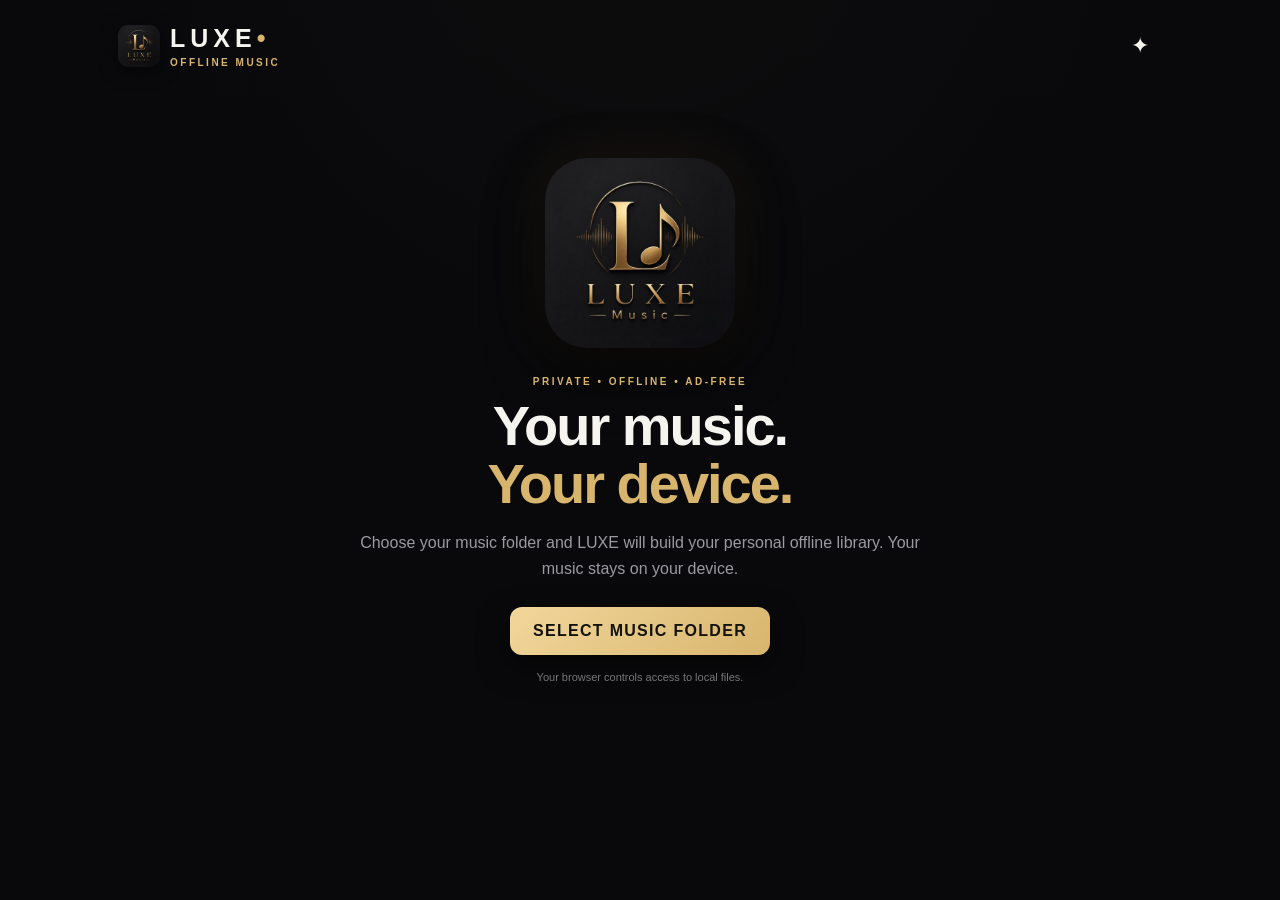
==== commit 3020a1d9: "Add files via upload" ====
--- a/app/src/main/assets/index.html
+++ b/app/src/main/assets/index.html
@@ -8,959 +8,148 @@
 <meta name="apple-mobile-web-app-capable" content="yes">
 <meta name="apple-mobile-web-app-status-bar-style" content="black-translucent">
 <meta name="format-detection" content="telephone=no">
-
 <title>LUXE Music</title>
-
+<link rel="icon" type="image/png" href="luxe_logo.png">
+<link rel="apple-touch-icon" href="luxe_logo.png">
 <link rel="stylesheet" href="style.css">
 </head>
-
 <body>
 
 <div class="app" id="appRoot">
+<header class="topbar">
+  <div class="brand-wrap">
+    <img src="luxe_logo.png" class="topbar-logo" alt="LUXE Music logo">
+    <div>
+      <div class="brand">LUXE<span>•</span></div>
+      <div class="subtitle">OFFLINE MUSIC</div>
+    </div>
+  </div>
+  <button id="themeBtn" class="icon-btn" title="Customize appearance" aria-label="Customize appearance">✦</button>
+</header>
 
-<header class="topbar">
-  <div>
-    <div class="brand">LUXE<span>•</span></div>
-    <div class="subtitle">OFFLINE MUSIC</div>
+<main>
+<section id="welcome" class="welcome screen">
+  <div class="hero-logo-wrap"><img src="luxe_logo.png" class="hero-logo" alt="LUXE Music logo"></div>
+  <p class="eyebrow">PRIVATE • OFFLINE • AD-FREE</p>
+  <h1>Your music.<br><em>Your device.</em></h1>
+  <p class="muted">Choose your music folder and LUXE will build your personal offline library. Your music stays on your device.</p>
+  <button id="chooseFolderBtn" class="primary-btn">SELECT MUSIC FOLDER</button>
+  <input id="folderInput" type="file" webkitdirectory directory multiple accept="audio/*" hidden>
+  <p id="folderStatus" class="tiny">Your browser controls access to local files.</p>
+</section>
+
+<section id="library" class="screen hidden">
+  <div class="greeting">
+    <div><p class="eyebrow">YOUR LIBRARY</p><h1 id="hello">Good morning</h1></div>
+    <button id="rescanBtn" class="small-btn">↻ Rescan</button>
   </div>
 
-  <button
-    id="themeBtn"
-    class="icon-btn"
-    title="Customize appearance"
-    aria-label="Customize appearance"
-  >✦</button>
-</header>
+  <section id="homeContent" class="home-content">
+    <div class="home-hero">
+      <div><p class="eyebrow">WELCOME BACK</p><h2>Your music, beautifully organized.</h2><p>Explore your songs, artists, playlists and recently played music.</p></div>
+      <div class="home-hero-note">♫</div>
+    </div>
 
+    <div class="home-section">
+      <div class="home-section-title"><h2>Recently Played</h2><button id="seeRecentBtn" class="text-btn">See all</button></div>
+      <div id="recentHome" class="horizontal-list" aria-label="Recently played"></div>
+    </div>
 
-<main>
+    <div class="home-section">
+      <div class="home-section-title"><h2>Your Library</h2></div>
+      <div class="library-actions">
+        <button class="library-action" data-library="songs"><span class="action-icon">♫</span><strong>All Songs</strong><small id="homeSongCount">0 tracks</small></button>
+        <button class="library-action" data-library="artists"><span class="action-icon">♟</span><strong>Artists</strong><small id="homeArtistCount">0 artists</small></button>
+        <button class="library-action" data-library="playlists"><span class="action-icon">☷</span><strong>Playlists</strong><small id="homePlaylistCount">0 playlists</small></button>
+        <button class="library-action" data-library="favorites"><span class="action-icon">♡</span><strong>Favorites</strong><small id="homeFavoriteCount">0 songs</small></button>
+      </div>
+    </div>
 
-<section id="welcome" class="welcome screen">
+    <div class="home-section">
+      <div class="home-section-title"><h2>Quick Play</h2></div>
+      <div class="quick-play-row">
+        <button id="shuffleAllBtn" class="quick-play"><span>⤨</span><div><strong>Shuffle All</strong><small>Play your whole library</small></div></button>
+        <button id="playAllBtn" class="quick-play"><span>▶</span><div><strong>Play All</strong><small>Play songs in order</small></div></button>
+      </div>
+    </div>
+  </section>
 
-  <div class="hero-ring">
-    <div class="hero-note">♪</div>
+  <div class="searchbox" role="search"><span>⌕</span><input id="search" placeholder="Search your music..." autocomplete="off" aria-label="Search your music"></div>
+
+  <div class="library-tabs" role="tablist">
+    <button class="library-tab active" data-library="home" role="tab">Home</button>
+    <button class="library-tab" data-library="songs" role="tab">All Songs</button>
+    <button class="library-tab" data-library="artists" role="tab">Artists</button>
+    <button class="library-tab" data-library="playlists" role="tab">Playlists</button>
+    <button class="library-tab" data-library="favorites" role="tab">Favorites</button>
   </div>
 
-  <p class="eyebrow">PRIVATE • OFFLINE • AD-FREE</p>
-
-  <h1>
-    Your music.<br>
-    <em>Your device.</em>
-  </h1>
-
-  <p class="muted">
-    Choose your music folder and LUXE will build your personal
-    offline library. Your music stays on your device.
-  </p>
-
-  <button id="chooseFolderBtn" class="primary-btn">
-    SELECT MUSIC FOLDER
-  </button>
-
-  <input
-    id="folderInput"
-    type="file"
-    webkitdirectory
-    directory
-    multiple
-    accept="audio/*"
-    hidden
-  >
-
-  <p id="folderStatus" class="tiny">
-    Your browser controls access to local files.
-  </p>
-
+  <div id="breadcrumb" class="breadcrumb hidden"></div>
+  <div class="section-title"><h2 id="sectionHeading">Your Music</h2><div class="view-tools"><span id="resultCount"></span><button id="viewList" class="view-btn active" title="List view" aria-label="List view">☷</button><button id="viewGrid" class="view-btn" title="Grid view" aria-label="Grid view">▦</button></div></div>
+  <div id="songList" class="song-list"></div>
+  <div id="collectionGrid" class="collection-grid hidden"></div>
+  <div id="playlistGrid" class="playlist-grid hidden"></div>
+  <div id="empty" class="empty hidden">Nothing matches your search.</div>
 </section>
-
-
-<section id="library" class="screen hidden">
-
-  <div class="greeting">
-
-    <div>
-      <p class="eyebrow">YOUR LIBRARY</p>
-      <h1 id="hello">Good morning</h1>
-    </div>
-
-    <button id="rescanBtn" class="small-btn">
-      ↻ Rescan
-    </button>
-
-  </div>
-
-
-  <section id="homeContent" class="home-content">
-
-    <div class="home-hero">
-
-      <div>
-        <p class="eyebrow">WELCOME BACK</p>
-
-        <h2>
-          Your music, beautifully organized.
-        </h2>
-
-        <p>
-          Explore your songs, artists, playlists and recently
-          played music.
-        </p>
-      </div>
-
-      <div class="home-hero-note">
-        ♫
-      </div>
-
-    </div>
-
-
-    <div class="home-section">
-
-      <div class="home-section-title">
-
-        <h2>Recently Played</h2>
-
-        <button id="seeRecentBtn" class="text-btn">
-          See all
-        </button>
-
-      </div>
-
-      <div
-        id="recentHome"
-        class="horizontal-list"
-        aria-label="Recently played"
-      ></div>
-
-    </div>
-
-
-    <div class="home-section">
-
-      <div class="home-section-title">
-        <h2>Your Library</h2>
-      </div>
-
-      <div class="library-actions">
-
-        <button
-          class="library-action"
-          data-library="songs"
-        >
-          <span class="action-icon">♫</span>
-          <strong>All Songs</strong>
-          <small id="homeSongCount">0 tracks</small>
-        </button>
-
-
-        <button
-          class="library-action"
-          data-library="artists"
-        >
-          <span class="action-icon">♟</span>
-          <strong>Artists</strong>
-          <small id="homeArtistCount">0 artists</small>
-        </button>
-
-
-        <button
-          class="library-action"
-          data-library="playlists"
-        >
-          <span class="action-icon">☷</span>
-          <strong>Playlists</strong>
-          <small id="homePlaylistCount">0 playlists</small>
-        </button>
-
-
-        <button
-          class="library-action"
-          data-library="favorites"
-        >
-          <span class="action-icon">♡</span>
-          <strong>Favorites</strong>
-          <small id="homeFavoriteCount">0 songs</small>
-        </button>
-
-      </div>
-
-    </div>
-
-
-    <div class="home-section">
-
-      <div class="home-section-title">
-        <h2>Quick Play</h2>
-      </div>
-
-      <div class="quick-play-row">
-
-        <button id="shuffleAllBtn" class="quick-play">
-
-          <span>⤨</span>
-
-          <div>
-            <strong>Shuffle All</strong>
-            <small>Play your whole library</small>
-          </div>
-
-        </button>
-
-
-        <button id="playAllBtn" class="quick-play">
-
-          <span>▶</span>
-
-          <div>
-            <strong>Play All</strong>
-            <small>Play songs in order</small>
-          </div>
-
-        </button>
-
-      </div>
-
-    </div>
-
-  </section>
-
-
-  <div class="searchbox" role="search">
-
-    <span>⌕</span>
-
-    <input
-      id="search"
-      placeholder="Search your music..."
-      autocomplete="off"
-      aria-label="Search your music"
-    >
-
-  </div>
-
-
-  <div class="library-tabs" role="tablist">
-
-    <button
-      class="library-tab active"
-      data-library="home"
-      role="tab"
-    >
-      Home
-    </button>
-
-    <button
-      class="library-tab"
-      data-library="songs"
-      role="tab"
-    >
-      All Songs
-    </button>
-
-    <button
-      class="library-tab"
-      data-library="artists"
-      role="tab"
-    >
-      Artists
-    </button>
-
-    <button
-      class="library-tab"
-      data-library="playlists"
-      role="tab"
-    >
-      Playlists
-    </button>
-
-    <button
-      class="library-tab"
-      data-library="favorites"
-      role="tab"
-    >
-      Favorites
-    </button>
-
-  </div>
-
-
-  <div id="breadcrumb" class="breadcrumb hidden"></div>
-
-
-  <div class="section-title">
-
-    <h2 id="sectionHeading">
-      Your Music
-    </h2>
-
-    <div class="view-tools">
-
-      <span id="resultCount"></span>
-
-      <button
-        id="viewList"
-        class="view-btn active"
-        title="List view"
-        aria-label="List view"
-      >
-        ☷
-      </button>
-
-      <button
-        id="viewGrid"
-        class="view-btn"
-        title="Grid view"
-        aria-label="Grid view"
-      >
-        ▦
-      </button>
-
-    </div>
-
-  </div>
-
-
-  <div id="songList" class="song-list"></div>
-
-  <div
-    id="collectionGrid"
-    class="collection-grid hidden"
-  ></div>
-
-  <div
-    id="playlistGrid"
-    class="playlist-grid hidden"
-  ></div>
-
-  <div id="empty" class="empty hidden">
-    Nothing matches your search.
-  </div>
-
-</section>
-
 </main>
 
-
-<div
-  id="miniPlayer"
-  class="mini-player hidden"
-  aria-label="Now playing mini player"
->
-
-  <div
-    class="mini-swipe-handle"
-    aria-hidden="true"
-  ></div>
-
-  <div
-    id="miniArt"
-    class="art small-art"
-  >
-    ♪
-  </div>
-
-  <div class="mini-info">
-
-    <strong id="miniTitle">
-      Nothing playing
-    </strong>
-
-    <span id="miniArtist">
-      Choose a song
-    </span>
-
-  </div>
-
-  <button
-    id="miniPlay"
-    class="play-circle"
-    aria-label="Play or pause"
-  >
-    ▶
-  </button>
-
+<div id="miniPlayer" class="mini-player hidden" aria-label="Now playing mini player">
+  <div class="mini-swipe-handle" aria-hidden="true"></div>
+  <div id="miniArt" class="art small-art">♪</div>
+  <div class="mini-info"><strong id="miniTitle">Nothing playing</strong><span id="miniArtist">Choose a song</span></div>
+  <button id="miniPrev" class="mini-control mini-prev" type="button" aria-label="Previous song">◀</button>
+  <button id="miniPlay" class="play-circle" aria-label="Play or pause">▶</button>
+  <button id="miniNext" class="mini-control mini-next" type="button" aria-label="Next song">▶</button>
 </div>
 
-
-<nav
-  id="nav"
-  class="bottom-nav hidden"
-  aria-label="Main navigation"
->
-
-  <button
-    class="nav-item active"
-    data-tab="home"
-  >
-    ⌂
-    <span>Home</span>
-  </button>
-
-  <button
-    class="nav-item"
-    data-tab="library"
-  >
-    ♫
-    <span>Library</span>
-  </button>
-
-  <button
-    class="nav-item"
-    data-tab="favorites"
-  >
-    ♡
-    <span>Favorites</span>
-  </button>
-
+<nav id="nav" class="bottom-nav hidden" aria-label="Main navigation">
+  <button class="nav-item active" data-tab="home">⌂<span>Home</span></button>
+  <button class="nav-item" data-tab="library">♫<span>Library</span></button>
+  <button class="nav-item" data-tab="favorites">♡<span>Favorites</span></button>
 </nav>
 
-
-<div
-  id="playerModal"
-  class="player-modal hidden"
-  role="dialog"
-  aria-modal="true"
-  aria-label="Now playing"
->
-
+<div id="playerModal" class="player-modal hidden" role="dialog" aria-modal="true" aria-label="Now playing">
   <div class="player-topbar">
-
-    <button
-      id="closePlayer"
-      class="close-player"
-      aria-label="Close player"
-    >
-      ⌄
-    </button>
-
-    <span class="player-top-title">
-      NOW PLAYING
-    </span>
-
-    <button
-      id="playerMoreBtn"
-      class="player-more"
-      type="button"
-      aria-label="More player options"
-    >
-      •••
-    </button>
-
+    <button id="closePlayer" class="close-player" aria-label="Close player">⌄</button>
+    <span class="player-top-title">NOW PLAYING</span>
+    <button id="playerMoreBtn" class="player-more" type="button" aria-label="More player options">•••</button>
   </div>
-
-
   <div class="player-content">
-
-    <div
-      id="bigArt"
-      class="art big-art"
-    >
-      ♪
+    <div id="bigArt" class="art big-art">♪</div>
+    <div class="player-song-head">
+      <div class="player-title-row"><div><p class="eyebrow">NOW PLAYING</p><h2 id="bigTitle">Nothing playing</h2><p id="bigArtist" class="muted">Choose a song</p></div><button id="playerFavoriteBtn" class="player-favorite" type="button" aria-label="Favorite song">♡</button></div>
+      <p id="bigMeta" class="player-meta">Local Music</p>
     </div>
-
-
-    <div class="player-song-head">
-
-      <div class="player-title-row">
-
-        <div>
-
-          <p class="eyebrow">
-            NOW PLAYING
-          </p>
-
-          <h2 id="bigTitle">
-            Nothing playing
-          </h2>
-
-          <p id="bigArtist" class="muted">
-            Choose a song
-          </p>
-
-        </div>
-
-
-        <button
-          id="playerFavoriteBtn"
-          class="player-favorite"
-          type="button"
-          aria-label="Favorite song"
-        >
-          ♡
-        </button>
-
-      </div>
-
-
-      <p
-        id="bigMeta"
-        class="player-meta"
-      >
-        Local Music
-      </p>
-
+    <input id="progress" class="progress" type="range" min="0" max="100" step="0.01" value="0" aria-label="Song progress">
+    <div class="time-row"><span id="currentTime">0:00</span><span id="duration">0:00</span></div>
+    <div class="controls">
+      <button id="shuffleBtn" class="control" aria-label="Shuffle">⤨</button>
+      <button id="prevBtn" class="control" aria-label="Previous">◀</button>
+      <button id="bigPlay" class="big-play" aria-label="Play or pause">▶</button>
+      <button id="nextBtn" class="control" aria-label="Next">▶</button>
+      <button id="repeatBtn" class="control" aria-label="Repeat">↻</button>
     </div>
-
-
-    <input
-      id="progress"
-      class="progress"
-      type="range"
-      min="0"
-      max="100"
-      value="0"
-      aria-label="Song progress"
-    >
-
-
-    <div class="time-row">
-
-      <span id="currentTime">
-        0:00
-      </span>
-
-      <span id="duration">
-        0:00
-      </span>
-
-    </div>
-
-
-    <div class="controls">
-
-      <button
-        id="shuffleBtn"
-        class="control"
-        aria-label="Shuffle"
-      >
-        ⤨
-      </button>
-
-      <button
-        id="prevBtn"
-        class="control"
-        aria-label="Previous"
-      >
-        ◀
-      </button>
-
-      <button
-        id="bigPlay"
-        class="big-play"
-        aria-label="Play or pause"
-      >
-        ▶
-      </button>
-
-      <button
-        id="nextBtn"
-        class="control"
-        aria-label="Next"
-      >
-        ▶
-      </button>
-
-      <button
-        id="repeatBtn"
-        class="control"
-        aria-label="Repeat"
-      >
-        ↻
-      </button>
-
-    </div>
-
-
-    <div class="volume-row">
-
-      <span aria-hidden="true">
-        🔊
-      </span>
-
-      <input
-        id="volume"
-        type="range"
-        min="0"
-        max="1"
-        step=".01"
-        value=".85"
-        aria-label="Volume"
-      >
-
-    </div>
-
-
-    <div
-      class="player-gesture-hint"
-      aria-hidden="true"
-    >
-      Swipe down to close • Swipe left/right to change track
-    </div>
-
+    <div class="volume-row"><span aria-hidden="true">🔊</span><input id="volume" type="range" min="0" max="1" step=".01" value=".85" aria-label="Volume"></div>
+    <div class="player-gesture-hint" aria-hidden="true">Swipe down to close • Swipe left/right to change track</div>
   </div>
-
 </div>
 
-
 <div id="themePanel" class="overlay hidden">
-
   <div class="settings-panel">
-
-    <div class="settings-header">
-
-      <div>
-
-        <p class="eyebrow">
-          APPEARANCE
-        </p>
-
-        <h2>
-          Customize LUXE
-        </h2>
-
-      </div>
-
-      <button
-        id="closeTheme"
-        class="panel-close"
-        aria-label="Close appearance"
-      >
-        ×
-      </button>
-
-    </div>
-
-
-    <div class="setting-group">
-
-      <label>
-        Accent Theme
-      </label>
-
-      <div class="theme-options">
-
-        <button data-theme-choice="deluxe">
-          <span class="theme-dot deluxe-dot"></span>
-          Deluxe
-        </button>
-
-        <button data-theme-choice="truck">
-          <span class="theme-dot truck-dot"></span>
-          Warm
-        </button>
-
-        <button data-theme-choice="sport">
-          <span class="theme-dot sport-dot"></span>
-          Sport
-        </button>
-
-      </div>
-
-    </div>
-
-
-    <div class="setting-group">
-
-      <label>
-        Font
-      </label>
-
-      <select id="fontSelect">
-
-        <option value="Inter">
-          Inter
-        </option>
-
-        <option value="Segoe UI">
-          Segoe UI
-        </option>
-
-        <option value="Georgia">
-          Georgia
-        </option>
-
-        <option value="Trebuchet MS">
-          Trebuchet
-        </option>
-
-        <option value="Verdana">
-          Verdana
-        </option>
-
-        <option value="Courier New">
-          Courier
-        </option>
-
-        <option value="Comic Sans MS">
-          Casual
-        </option>
-
-      </select>
-
-      <small>
-        The browser can only use fonts available on the device.
-      </small>
-
-    </div>
-
-
-    <div class="setting-group">
-
-      <label>
-        Background
-      </label>
-
-      <div class="wallpaper-grid">
-
-        <button
-          class="wallpaper preset-wall-1"
-          data-wallpaper="wall1"
-        >
-          Default
-        </button>
-
-        <button
-          class="wallpaper preset-wall-2"
-          data-wallpaper="wall2"
-        >
-          Gold
-        </button>
-
-        <button
-          class="wallpaper preset-wall-3"
-          data-wallpaper="wall3"
-        >
-          Midnight
-        </button>
-
-        <button
-          class="wallpaper preset-wall-4"
-          data-wallpaper="wall4"
-        >
-          Aurora
-        </button>
-
-      </div>
-
-
-      <label class="upload-wallpaper">
-
-        + Use image from device
-
-        <input
-          id="wallpaperInput"
-          type="file"
-          accept="image/*"
-          hidden
-        >
-
-      </label>
-
-
-      <button
-        id="removeWallpaper"
-        class="danger-btn"
-      >
-        Remove background image
-      </button>
-
-    </div>
-
+    <div class="settings-header"><div><p class="eyebrow">APPEARANCE</p><h2>Customize LUXE</h2></div><button id="closeTheme" class="panel-close" aria-label="Close appearance">×</button></div>
+    <div class="setting-group"><label>Accent Theme</label><div class="theme-options"><button data-theme-choice="deluxe"><span class="theme-dot deluxe-dot"></span>Deluxe</button><button data-theme-choice="truck"><span class="theme-dot truck-dot"></span>Warm</button><button data-theme-choice="sport"><span class="theme-dot sport-dot"></span>Sport</button></div></div>
+    <div class="setting-group"><label>Font</label><select id="fontSelect"><option value="Inter">Inter</option><option value="Segoe UI">Segoe UI</option><option value="Georgia">Georgia</option><option value="Trebuchet MS">Trebuchet</option><option value="Verdana">Verdana</option><option value="Courier New">Courier</option><option value="Comic Sans MS">Casual</option></select><small>The browser can only use fonts available on the device.</small></div>
+    <div class="setting-group"><label>Background</label><div class="wallpaper-grid"><button class="wallpaper preset-wall-1" data-wallpaper="wall1">Default</button><button class="wallpaper preset-wall-2" data-wallpaper="wall2">Gold</button><button class="wallpaper preset-wall-3" data-wallpaper="wall3">Midnight</button><button class="wallpaper preset-wall-4" data-wallpaper="wall4">Aurora</button></div><label class="upload-wallpaper">+ Use image from device<input id="wallpaperInput" type="file" accept="image/*" hidden></label><button id="removeWallpaper" class="danger-btn">Remove background image</button></div>
   </div>
-
 </div>
 
+<div id="playlistCreatePanel" class="overlay hidden"><div class="dialog"><div class="dialog-header"><div><p class="eyebrow">NEW PLAYLIST</p><h2>Create Playlist</h2></div><button id="closePlaylistCreate" class="panel-close" aria-label="Close">×</button></div><input id="playlistNameInput" class="dialog-input" placeholder="Playlist name" maxlength="50"><button id="createPlaylistConfirm" class="primary-btn">CREATE PLAYLIST</button></div></div>
 
-<div
-  id="playlistCreatePanel"
-  class="overlay hidden"
->
+<div id="addSongsPanel" class="overlay hidden"><div class="dialog add-songs-dialog"><div class="dialog-header"><div><p class="eyebrow">PLAYLIST</p><h2 id="addSongsTitle">Add Songs</h2></div><button id="closeAddSongs" class="panel-close" aria-label="Close">×</button></div><div class="add-song-search"><span>⌕</span><input id="addSongSearch" placeholder="Search songs..." aria-label="Search songs to add"></div><div id="addSongList" class="add-song-list"></div><button id="doneAddSongs" class="primary-btn">DONE</button></div></div>
 
-  <div class="dialog">
+<div id="playlistPanel" class="overlay hidden"><div class="dialog playlist-dialog"><div class="dialog-header"><div><p class="eyebrow">PLAYLIST</p><h2 id="playlistPanelTitle">Playlist</h2></div><button id="closePlaylistPanel" class="panel-close" aria-label="Close">×</button></div><div class="playlist-actions"><button id="playlistPlayBtn" class="primary-btn">▶ PLAY</button><button id="playlistAddBtn" class="secondary-btn">+ ADD SONGS</button><button id="playlistDeleteBtn" class="danger-btn playlist-detail-delete">DELETE</button></div><div id="playlistSongs" class="playlist-songs"></div></div></div>
 
-    <div class="dialog-header">
-
-      <div>
-
-        <p class="eyebrow">
-          NEW PLAYLIST
-        </p>
-
-        <h2>
-          Create Playlist
-        </h2>
-
-      </div>
-
-      <button
-        id="closePlaylistCreate"
-        class="panel-close"
-        aria-label="Close"
-      >
-        ×
-      </button>
-
-    </div>
-
-
-    <input
-      id="playlistNameInput"
-      class="dialog-input"
-      placeholder="Playlist name"
-      maxlength="50"
-    >
-
-
-    <button
-      id="createPlaylistConfirm"
-      class="primary-btn"
-    >
-      CREATE PLAYLIST
-    </button>
-
-  </div>
-
-</div>
-
-
-<div
-  id="addSongsPanel"
-  class="overlay hidden"
->
-
-  <div class="dialog add-songs-dialog">
-
-    <div class="dialog-header">
-
-      <div>
-
-        <p class="eyebrow">
-          PLAYLIST
-        </p>
-
-        <h2 id="addSongsTitle">
-          Add Songs
-        </h2>
-
-      </div>
-
-      <button
-        id="closeAddSongs"
-        class="panel-close"
-        aria-label="Close"
-      >
-        ×
-      </button>
-
-    </div>
-
-
-    <div class="add-song-search">
-
-      <span>⌕</span>
-
-      <input
-        id="addSongSearch"
-        placeholder="Search songs..."
-        aria-label="Search songs to add"
-      >
-
-    </div>
-
-
-    <div
-      id="addSongList"
-      class="add-song-list"
-    ></div>
-
-
-    <button
-      id="doneAddSongs"
-      class="primary-btn"
-    >
-      DONE
-    </button>
-
-  </div>
-
-</div>
-
-
-<div
-  id="playlistPanel"
-  class="overlay hidden"
->
-
-  <div class="dialog playlist-dialog">
-
-    <div class="dialog-header">
-
-      <div>
-
-        <p class="eyebrow">
-          PLAYLIST
-        </p>
-
-        <h2 id="playlistPanelTitle">
-          Playlist
-        </h2>
-
-      </div>
-
-      <button
-        id="closePlaylistPanel"
-        class="panel-close"
-        aria-label="Close"
-      >
-        ×
-      </button>
-
-    </div>
-
-
-    <div class="playlist-actions">
-
-      <button
-        id="playlistPlayBtn"
-        class="primary-btn"
-      >
-        ▶ PLAY
-      </button>
-
-      <button
-        id="playlistAddBtn"
-        class="secondary-btn"
-      >
-        + ADD SONGS
-      </button>
-
-      <button
-        id="playlistDeleteBtn"
-        class="danger-btn playlist-detail-delete"
-      >
-        DELETE
-      </button>
-
-    </div>
-
-
-    <div
-      id="playlistSongs"
-      class="playlist-songs"
-    ></div>
-
-  </div>
-
-</div>
-
-
-<audio
-  id="audio"
-  preload="metadata"
-></audio>
-
-
+<audio id="audio" preload="metadata"></audio>
 <script src="app.js"></script>
-
 </body>
-</html>+</html>
--- a/app/src/main/assets/style.css
+++ b/app/src/main/assets/style.css
@@ -1,2517 +1,273 @@
 *{box-sizing:border-box}
-
+:root{--bg:#09090b;--panel:#111115;--panel2:#17171c;--text:#f5f4ef;--muted:#9b9aa1;--line:#29292f;--accent:#d7b56d;--accent2:#f2d79c;--font:Inter,Segoe UI,Arial,sans-serif;--wallpaper:none;--safe-top:env(safe-area-inset-top,0px);--safe-right:env(safe-area-inset-right,0px);--safe-bottom:env(safe-area-inset-bottom,0px);--safe-left:env(safe-area-inset-left,0px)}
+html{min-height:100%;background:var(--bg);color-scheme:dark;scroll-behavior:smooth}body{margin:0;min-height:100vh;color:var(--text);font-family:var(--font);background:linear-gradient(#09090bd9,#09090bf2),var(--wallpaper),radial-gradient(circle at 50% -10%,#29241b 0,#0d0d10 35%,#09090b 70%);background-size:cover;background-position:center;background-attachment:fixed;overscroll-behavior-y:none;-webkit-text-size-adjust:100%;padding-top:var(--safe-top);padding-left:var(--safe-left);padding-right:var(--safe-right)}
+button,input,select{font:inherit}button{-webkit-tap-highlight-color:transparent;touch-action:manipulation}button:focus,input:focus,select:focus{outline:none}button:focus-visible,input:focus-visible,select:focus-visible{outline:2px solid var(--accent);outline-offset:2px}.hidden{display:none!important}.app{width:100%;max-width:1100px;min-height:100vh;margin:auto;padding-bottom:calc(110px + var(--safe-bottom))}.topbar{display:flex;justify-content:space-between;align-items:center;padding:24px 28px 8px}.brand{font-size:25px;font-weight:800;letter-spacing:5px}.brand span{color:var(--accent)}.subtitle,.eyebrow{font-size:10px;letter-spacing:2.5px;color:var(--accent);font-weight:700}.subtitle{margin-top:4px}.icon-btn{background:none;border:0;color:var(--text);font-size:22px;cursor:pointer;width:44px;height:44px;border-radius:50%;display:grid;place-items:center;transition:background .2s,transform .15s}.icon-btn:hover{background:#ffffff0a}.icon-btn:active{transform:scale(.9)}.screen{padding:28px}
+.welcome{text-align:center;max-width:700px;margin:6vh auto}.brand-wrap{display:flex;align-items:center;gap:10px}.topbar-logo{width:42px;height:42px;object-fit:contain;border-radius:10px;display:block;box-shadow:0 4px 18px #0008}.hero-logo-wrap{width:190px;height:190px;margin:0 auto 28px;display:grid;place-items:center;border-radius:42px;background:#09090b;box-shadow:0 20px 55px #0009,0 0 55px #9e7a3220;overflow:hidden;animation:luxeFloat 5s ease-in-out infinite}.hero-logo{width:100%;height:100%;object-fit:cover;display:block}.welcome h1{font-size:56px;line-height:1.03;margin:10px 0 18px;letter-spacing:-2px}.welcome h1 em{color:var(--accent);font-style:normal}.muted{color:var(--muted);line-height:1.6}.welcome>.muted{max-width:560px;margin:0 auto 25px}.primary-btn{border:0;background:linear-gradient(135deg,var(--accent2),var(--accent));color:#14120d;font-weight:800;letter-spacing:1.3px;padding:15px 23px;border-radius:12px;cursor:pointer;box-shadow:0 12px 30px #0008;transition:transform .18s,box-shadow .18s,filter .18s}.primary-btn:hover{transform:translateY(-1px);box-shadow:0 15px 35px #000a}.primary-btn:active{transform:scale(.97);filter:brightness(.94)}.tiny{font-size:11px;color:#777;margin-top:16px}
+.greeting{display:flex;justify-content:space-between;align-items:end;margin:8px 0 24px}.greeting h1{font-size:40px;margin:7px 0 0;letter-spacing:-1px}.small-btn{border:1px solid var(--line);background:#111115;color:var(--text);border-radius:10px;padding:10px 13px;cursor:pointer;transition:border-color .18s,background .18s,transform .15s}.small-btn:hover{border-color:#665432;background:#17171b}.small-btn:active{transform:scale(.96)}
+.home-content{display:flex;flex-direction:column;gap:28px;margin-bottom:30px}.home-hero{min-height:190px;border:1px solid var(--line);border-radius:22px;padding:26px;display:flex;justify-content:space-between;align-items:center;overflow:hidden;background:radial-gradient(circle at 90% 20%,#d7b56d20,transparent 35%),linear-gradient(145deg,#1c1a17,#101014)}.home-hero h2{font-size:30px;max-width:520px;margin:10px 0}.home-hero p:last-child{color:var(--muted);max-width:500px}.home-hero-note{width:130px;height:130px;border-radius:50%;display:grid;place-items:center;font-size:65px;color:var(--accent);background:linear-gradient(145deg,#2a2419,#101014);border:1px solid #4b402c;box-shadow:0 20px 50px #0008;flex-shrink:0}.home-section{width:100%}.home-section-title{display:flex;justify-content:space-between;align-items:center;margin-bottom:13px}.home-section-title h2{font-size:18px;margin:0}.text-btn{border:0;background:none;color:var(--accent);cursor:pointer;font-size:12px;padding:8px;border-radius:8px}.text-btn:active{background:#ffffff08}.library-actions{display:grid;grid-template-columns:repeat(4,1fr);gap:12px}.library-action{border:1px solid var(--line);background:linear-gradient(145deg,#19191e,#101014);color:var(--text);border-radius:16px;padding:18px;text-align:left;cursor:pointer;min-height:130px;transition:transform .18s,border-color .18s,background .18s;position:relative;overflow:hidden}.library-action:hover{border-color:#65532f;transform:translateY(-2px)}.library-action:active{transform:scale(.98)}.library-action:after,.quick-play:after,.song:after{content:"";position:absolute;inset:0;background:radial-gradient(circle at var(--ripple-x,50%) var(--ripple-y,50%),#fff2,transparent 35%);opacity:0;transition:opacity .25s;pointer-events:none}.library-action:active:after,.quick-play:active:after,.song:active:after{opacity:1}.action-icon{display:block;font-size:26px;color:var(--accent);margin-bottom:24px}.library-action strong,.library-action small{display:block}.library-action small{margin-top:4px;color:var(--muted);font-size:11px}.quick-play-row{display:grid;grid-template-columns:1fr 1fr;gap:12px}.quick-play{position:relative;overflow:hidden;border:1px solid var(--line);background:#121216;color:var(--text);border-radius:14px;padding:16px;display:flex;align-items:center;gap:14px;cursor:pointer;text-align:left;transition:transform .18s,border-color .18s}.quick-play:hover{border-color:#5e4d2d;transform:translateY(-1px)}.quick-play:active{transform:scale(.985)}.quick-play>span{width:42px;height:42px;border-radius:50%;display:grid;place-items:center;background:#282116;color:var(--accent);font-size:20px;flex-shrink:0}.quick-play strong,.quick-play small{display:block}.quick-play small{color:var(--muted);font-size:11px;margin-top:4px}
+.horizontal-list{display:flex;gap:12px;overflow-x:auto;padding:4px 2px 10px;scrollbar-width:none;scroll-behavior:smooth;overscroll-behavior-x:contain;scroll-snap-type:x proximity}.horizontal-list::-webkit-scrollbar{display:none}.horizontal-list:empty:after{content:"No recently played songs yet.";color:var(--muted);font-size:12px;padding:18px 4px}.horizontal-list>*{flex:0 0 180px;min-width:180px;scroll-snap-align:start}.horizontal-list .song,.horizontal-list .recent-song,.horizontal-list .recent-card{width:180px;min-height:190px;display:flex;flex-direction:column;align-items:stretch;gap:0;padding:10px;border:1px solid var(--line);border-radius:16px;background:linear-gradient(145deg,#19191e,#101014);overflow:hidden;transition:transform .18s,border-color .18s,background .18s}.horizontal-list .song:hover,.horizontal-list .recent-song:hover,.horizontal-list .recent-card:hover{transform:translateY(-2px);border-color:#665432;background:linear-gradient(145deg,#1d1c21,#111115)}.horizontal-list .song .small-art,.horizontal-list .recent-song .small-art,.horizontal-list .recent-card .small-art,.horizontal-list .song .art,.horizontal-list .recent-song .art,.horizontal-list .recent-card .art{width:100%;height:140px;aspect-ratio:1;border-radius:11px;margin:0 0 10px;flex-shrink:0}.horizontal-list .song .song-info,.horizontal-list .recent-song .song-info,.horizontal-list .recent-card .song-info{min-width:0;width:100%;padding:0 2px}.horizontal-list .song .song-info strong,.horizontal-list .recent-song .song-info strong,.horizontal-list .recent-card .song-info strong{font-size:13px;color:var(--text);line-height:1.35}.horizontal-list .song .song-info span,.horizontal-list .recent-song .song-info span,.horizontal-list .recent-card .song-info span{font-size:10px;color:var(--muted);margin-top:4px}.horizontal-list .song .song-actions,.horizontal-list .recent-song .song-actions,.horizontal-list .recent-card .song-actions{margin-top:auto}
+.searchbox{height:50px;border:1px solid var(--line);background:#101014dd;border-radius:14px;display:flex;align-items:center;padding:0 15px;gap:10px;margin-bottom:17px;transition:border-color .2s,box-shadow .2s}.searchbox:focus-within{border-color:#806737;box-shadow:0 0 0 3px #d7b56d12}.searchbox span{font-size:24px;color:var(--muted)}.searchbox input{background:none;border:0;outline:0;color:var(--text);width:100%;font-size:15px;min-width:0}
+.library-tabs{display:flex;gap:7px;overflow-x:auto;margin:15px 0;padding-bottom:3px;scrollbar-width:none;overscroll-behavior-x:contain}.library-tabs::-webkit-scrollbar{display:none}.library-tab{border:1px solid var(--line);background:#111115;color:var(--muted);padding:10px 15px;border-radius:10px;white-space:nowrap;cursor:pointer;transition:background .18s,border-color .18s,color .18s,transform .15s}.library-tab.active{color:var(--accent2);background:#302718;border-color:#806737}.library-tab:active{transform:scale(.96)}
+.section-title{display:flex;justify-content:space-between;align-items:center;gap:15px;margin-top:20px}.section-title h2{font-size:19px;margin:0}.view-tools{display:flex;align-items:center;gap:5px}.view-tools>span{color:var(--muted);font-size:12px;margin-right:4px}.view-btn{width:31px;height:31px;border:1px solid var(--line);background:#111115;color:var(--muted);border-radius:8px;cursor:pointer;transition:transform .15s,background .18s}.view-btn.active{color:var(--accent);border-color:#806737;background:#302718}.view-btn:active{transform:scale(.9)}
+.song-list{display:flex;flex-direction:column;margin-top:9px}.song{position:relative;display:grid;grid-template-columns:52px minmax(0,1fr) auto;gap:13px;align-items:center;padding:9px;border-radius:13px;cursor:pointer;transition:background .15s,transform .15s}.song:hover{background:#ffffff06}.song:active{transform:scale(.995)}.song-info{min-width:0}.song-info strong,.song-info span{display:block;white-space:nowrap;overflow:hidden;text-overflow:ellipsis}.song-info span{font-size:12px;color:var(--muted);margin-top:4px}.song-actions{display:flex;gap:4px;position:relative;z-index:2}.song-actions button{background:none;border:0;color:var(--muted);cursor:pointer;font-size:19px;padding:7px;border-radius:50%;transition:background .15s,color .15s,transform .15s}.song-actions button:hover{background:#ffffff0a}.song-actions button:active{transform:scale(.85)}.song-actions .fav{color:var(--accent)}.song.playing{background:#d7b56d0e;outline:1px solid #80673744}.song.playing .song-info strong{color:var(--accent2)}
+.art{background:linear-gradient(145deg,#272118,#111216);border:1px solid #3b3222;display:grid;place-items:center;color:var(--accent);overflow:hidden;flex-shrink:0}.art img{width:100%;height:100%;object-fit:cover;display:block;transition:opacity .25s,transform .35s}.art img:not([src=""]){animation:artReveal .35s ease}.small-art{width:48px;height:48px;border-radius:10px;font-size:21px}.song .small-art{width:52px;height:52px}
+.song-list.grid-view{display:grid;grid-template-columns:repeat(4,minmax(0,1fr));gap:14px;margin-top:12px}.song-list.grid-view .song{display:flex;flex-direction:column;align-items:stretch;gap:0;min-width:0;padding:11px;background:linear-gradient(145deg,#18181d,#101014);border:1px solid var(--line);border-radius:16px}.song-list.grid-view .song:hover{border-color:#5f4d2e}.song-list.grid-view .small-art{width:100%;height:auto;aspect-ratio:1;margin-bottom:12px;border-radius:12px;font-size:45px}.song-list.grid-view .song-info{width:100%}.song-list.grid-view .song-actions{width:100%;justify-content:space-between;margin-top:10px}
+.collection-grid{display:grid;grid-template-columns:repeat(4,minmax(0,1fr));gap:14px;margin-top:12px}.collection-card{border:1px solid var(--line);background:linear-gradient(145deg,#19191e,#101014);border-radius:16px;padding:11px;text-align:left;cursor:pointer;color:var(--text);min-width:0;transition:transform .18s,border-color .18s}.collection-card:hover{border-color:#68552f;transform:translateY(-2px)}.collection-card:active{transform:scale(.98)}.collection-art{aspect-ratio:1;border-radius:12px;background:linear-gradient(145deg,#292319,#111216);display:grid;place-items:center;color:var(--accent);font-size:42px;margin-bottom:10px;overflow:hidden}.collection-art img{width:100%;height:100%;object-fit:cover}.collection-card strong,.collection-card span{display:block;white-space:nowrap;overflow:hidden;text-overflow:ellipsis}.collection-card span{font-size:11px;color:var(--muted);margin-top:4px}
+.playlist-grid{display:grid;grid-template-columns:repeat(4,minmax(0,1fr));gap:14px;margin-top:13px}.playlist-create-card,.playlist-card{border:1px solid var(--line);border-radius:16px;min-height:190px;cursor:pointer}.playlist-create-card{background:#17140f;border-color:#5b4b2e;color:var(--accent2);display:flex;flex-direction:column;justify-content:center;align-items:center;gap:8px;transition:transform .18s,border-color .18s}.playlist-create-card:hover{transform:translateY(-2px);border-color:var(--accent)}.playlist-create-card:active{transform:scale(.98)}.playlist-create-card span{font-size:38px}.playlist-create-card strong{font-size:14px}.playlist-card{position:relative;padding:12px;text-align:left;color:var(--text);background:linear-gradient(145deg,#19191e,#101014);transition:transform .18s,border-color .18s}.playlist-card:hover{border-color:#806737;transform:translateY(-2px)}.playlist-cover{height:125px;border-radius:11px;background:linear-gradient(145deg,#302719,#101014);display:grid;place-items:center;font-size:43px;color:var(--accent);margin-bottom:11px;overflow:hidden}.playlist-cover img{width:100%;height:100%;object-fit:cover}.playlist-delete{position:absolute!important;right:9px!important;top:9px!important;width:30px!important;height:30px!important;padding:0!important;margin:0!important;border:1px solid #ffffff12!important;border-radius:9px!important;background:#0b0b0ed9!important;color:#aaa!important;display:grid!important;place-items:center!important;font-size:15px!important;cursor:pointer!important;backdrop-filter:blur(8px);transition:color .18s,background .18s,border-color .18s,transform .18s}.playlist-delete:hover{color:#e7b0a8!important;background:#321918!important;border-color:#633a35!important;transform:scale(1.04)}.playlist-delete:active{transform:scale(.94)}
+.breadcrumb{color:var(--muted);font-size:12px;margin:2px 0 12px}.breadcrumb button{background:none;border:0;color:var(--accent);cursor:pointer;padding:0 5px}.empty{text-align:center;padding:50px;color:var(--muted)}
+.playlist-detail{width:100%}.playlist-detail-header{display:flex;align-items:center;gap:20px;padding:20px;border:1px solid var(--line);border-radius:20px;background:radial-gradient(circle at 90% 10%,#d7b56d14,transparent 40%),linear-gradient(145deg,#18181d,#101014);margin-bottom:18px}.playlist-detail-cover{width:145px;height:145px;flex-shrink:0;border-radius:17px;overflow:hidden;display:grid;place-items:center;background:linear-gradient(145deg,#302719,#101014);border:1px solid #403622;color:var(--accent);font-size:50px}.playlist-detail-cover img{width:100%;height:100%;object-fit:cover}.playlist-detail-info{min-width:0;flex:1}.playlist-detail-info .eyebrow{margin-bottom:7px}.playlist-detail-info h1{margin:0;font-size:30px;letter-spacing:-.8px;overflow:hidden;text-overflow:ellipsis;white-space:nowrap}.playlist-detail-info p{color:var(--muted);font-size:12px;margin:8px 0 0}.playlist-detail-delete{margin-top:0;padding:13px 15px;white-space:nowrap}.playlist-actions{display:flex;gap:9px;margin-bottom:16px;align-items:center}.playlist-actions .danger-btn{margin-top:0}.playlist-actions .primary-btn,.playlist-actions .secondary-btn,.playlist-actions .danger-btn{min-height:45px}
+.mini-player{position:fixed;z-index:20;left:50%;bottom:calc(72px + var(--safe-bottom));transform:translateX(-50%);width:min(1040px,calc(100% - 28px));min-height:68px;background:#17171bf4;backdrop-filter:blur(22px);-webkit-backdrop-filter:blur(22px);border:1px solid #38383e;border-radius:17px;padding:8px 10px;display:grid;grid-template-columns:52px minmax(0,1fr) 38px 44px 38px;gap:11px;align-items:center;box-shadow:0 16px 50px #000c;cursor:pointer;touch-action:pan-y;transition:transform .22s,opacity .22s,box-shadow .22s}.mini-player:active{box-shadow:0 12px 40px #000e}.mini-player.swiping{transition:none}.mini-player.minimized{width:58px;height:58px;min-height:58px;padding:3px;right:16px;left:auto;bottom:calc(82px + var(--safe-bottom));transform:none;border-radius:50%;display:block;overflow:visible}.mini-player.minimized .mini-info,.mini-player.minimized .play-circle,.mini-player.minimized .mini-control,.mini-player.minimized .mini-swipe-handle{display:none}.mini-player.minimized .small-art{width:52px;height:52px;border-radius:50%}.mini-swipe-handle{position:absolute;top:-8px;left:50%;width:42px;height:4px;border-radius:9px;background:#777;transform:translateX(-50%);opacity:.5}.mini-info{min-width:0}.mini-info strong,.mini-info span{display:block;white-space:nowrap;overflow:hidden;text-overflow:ellipsis}.mini-info span{color:var(--muted);font-size:11px;margin-top:3px}.play-circle{border:0;background:var(--accent);color:#17130b;border-radius:50%;width:38px;height:38px;cursor:pointer;transition:transform .15s}.play-circle:active{transform:scale(.88)}
+.mini-control{border:0;background:transparent;color:var(--text);width:36px;height:36px;border-radius:50%;display:grid;place-items:center;cursor:pointer;font-size:14px;transition:background .15s,transform .15s,color .15s} .mini-control{position:relative;z-index:5;pointer-events:auto}.mini-player>.play-circle{position:relative;z-index:5;pointer-events:auto}.mini-control:hover{background:#ffffff0a}.mini-control:active{transform:scale(.86);background:#ffffff10}.mini-control:focus-visible{outline:2px solid var(--accent);outline-offset:2px}
+.bottom-nav{position:fixed;z-index:19;bottom:0;left:50%;transform:translateX(-50%);width:min(1040px,100%);height:calc(65px + var(--safe-bottom));padding-bottom:var(--safe-bottom);background:#0d0d10ee;backdrop-filter:blur(18px);-webkit-backdrop-filter:blur(18px);border-top:1px solid var(--line);display:grid;grid-template-columns:repeat(3,1fr)}.nav-item{background:none;border:0;color:#777;cursor:pointer;font-size:21px;transition:color .18s,transform .15s}.nav-item span{display:block;font-size:9px;margin-top:3px}.nav-item.active{color:var(--accent)}.nav-item:active{transform:scale(.9)}
+.player-modal{position:fixed;z-index:40;inset:0;background:radial-gradient(circle at 50% 5%,#292116,#0a0a0c 55%);overflow:auto;overscroll-behavior:contain;touch-action:pan-y;animation:playerIn .28s ease}.player-topbar{position:sticky;top:0;z-index:2;height:64px;padding:var(--safe-top) 18px 0;display:grid;grid-template-columns:50px 1fr 50px;align-items:center;text-align:center;background:linear-gradient(#0a0a0ce8,transparent);backdrop-filter:blur(8px)}.close-player,.player-more{background:#ffffff08;border:1px solid #ffffff10;color:var(--text);width:40px;height:40px;border-radius:50%;cursor:pointer;display:grid;place-items:center;justify-self:start;transition:transform .15s,background .18s}.close-player{font-size:27px}.player-more{justify-self:end;font-size:16px;letter-spacing:2px}.close-player:active,.player-more:active{transform:scale(.88)}.player-top-title{font-size:10px;letter-spacing:2.5px;color:var(--muted);font-weight:700}.player-content{position:relative;z-index:1;width:min(520px,100%);margin:3vh auto;padding:20px 25px calc(40px + var(--safe-bottom));text-align:center}.big-art{width:min(390px,82vw);aspect-ratio:1;border-radius:23px;margin:0 auto 30px;font-size:110px;box-shadow:0 25px 70px #000c;transition:transform .35s,box-shadow .35s}.big-art:hover{transform:scale(1.01)}.player-song-head{text-align:left}.player-title-row{display:flex;align-items:center;gap:14px}.player-title-row>div{min-width:0;flex:1}.player-content h2{font-size:28px;margin:8px 0 3px;overflow:hidden;text-overflow:ellipsis;white-space:nowrap}.player-favorite{width:46px;height:46px;border:1px solid var(--line);background:#ffffff06;color:var(--accent);border-radius:50%;font-size:24px;cursor:pointer;flex-shrink:0;transition:transform .15s,background .18s}.player-favorite:active{transform:scale(.88)}.player-meta{color:var(--muted);font-size:12px;margin:7px 0 0;min-height:16px;white-space:nowrap;overflow:hidden;text-overflow:ellipsis}.player-gesture-hint{font-size:10px;color:#666;margin-top:20px;letter-spacing:.4px}
+input[type=range]{--range-progress:0%;touch-action:none;user-select:none;-webkit-user-select:none;appearance:none;-webkit-appearance:none;display:block;width:100%;height:5px;margin:0;padding:0;border:0;border-radius:999px;background:transparent!important;outline:none;cursor:pointer}input[type=range]::-webkit-slider-runnable-track{width:100%;height:5px;border:0;border-radius:999px;background:linear-gradient(to right,var(--accent) 0%,var(--accent) var(--range-progress),#3a3a40 var(--range-progress),#3a3a40 100%)!important}input[type=range]::-moz-range-track{width:100%;height:5px;border:0;border-radius:999px;background:#3a3a40!important}input[type=range]::-moz-range-progress{height:5px;border-radius:999px;background:var(--accent)!important}input[type=range]::-webkit-slider-thumb{appearance:none;-webkit-appearance:none;width:14px;height:14px;margin-top:-4.5px;border:2px solid #111;border-radius:50%;background:var(--accent);cursor:pointer;box-shadow:0 0 0 0 #d7b56d55;transition:box-shadow .15s,transform .15s}input[type=range]:active::-webkit-slider-thumb{box-shadow:0 0 0 7px #d7b56d18;transform:scale(1.1)}input[type=range]::-moz-range-thumb{width:14px;height:14px;border:2px solid #111;border-radius:50%;background:var(--accent);cursor:pointer}.volume-row{display:flex;align-items:center;gap:10px;color:var(--muted)}.volume-row input{flex:1}.progress{width:100%;margin-top:28px}.time-row{display:flex;justify-content:space-between;font-size:11px;color:var(--muted);margin-top:5px}.controls{display:flex;justify-content:center;align-items:center;gap:22px;margin:25px 0}.control,.big-play{background:none;border:0;color:var(--text);cursor:pointer}.control{font-size:20px;width:44px;height:44px;border-radius:50%;transition:background .18s,transform .15s,color .18s}.control:hover{background:#ffffff08}.control:active{transform:scale(.82)}.big-play{width:62px;height:62px;border-radius:50%;background:var(--accent);color:#16120b;font-size:23px;transition:transform .15s,filter .15s}.big-play:active{transform:scale(.9);filter:brightness(.92)}
+.overlay{position:fixed;z-index:60;inset:0;background:#000a;backdrop-filter:blur(12px);-webkit-backdrop-filter:blur(12px);display:flex;align-items:center;justify-content:center;padding:calc(20px + var(--safe-top)) calc(20px + var(--safe-right)) calc(20px + var(--safe-bottom)) calc(20px + var(--safe-left));animation:overlayIn .2s ease}.settings-panel,.dialog{width:min(600px,100%);max-height:90vh;overflow:auto;border:1px solid #3a3a40;background:#111115f5;backdrop-filter:blur(25px);-webkit-backdrop-filter:blur(25px);border-radius:22px;padding:24px;box-shadow:0 30px 100px #000d;overscroll-behavior:contain}.dialog{width:min(560px,100%)}.settings-header,.dialog-header{display:flex;justify-content:space-between;align-items:flex-start;gap:20px;margin-bottom:22px}.settings-header h2,.dialog-header h2{margin:6px 0 0;font-size:24px}.panel-close{border:1px solid #ffffff10;background:#17171c;color:#aaa;width:35px;height:35px;border-radius:10px;font-size:21px;cursor:pointer;display:grid;place-items:center;transition:background .18s,color .18s,border-color .18s,transform .15s}.panel-close:hover{color:var(--text);background:#242429;border-color:#ffffff20}.panel-close:active{transform:scale(.9)}.setting-group{border-top:1px solid var(--line);padding:19px 0}.setting-group>label{display:block;font-size:13px;font-weight:700;margin-bottom:12px}.setting-group small{display:block;color:var(--muted);font-size:10px;margin-top:9px}.theme-options{display:grid;grid-template-columns:repeat(3,1fr);gap:8px}.theme-options button{border:1px solid var(--line);background:#17171c;color:var(--text);padding:12px;border-radius:11px;cursor:pointer;display:flex;align-items:center;gap:8px;transition:transform .15s,border-color .18s}.theme-options button:active{transform:scale(.97)}.theme-dot{width:13px;height:13px;border-radius:50%}.deluxe-dot{background:#d7b56d}.truck-dot{background:#c98b4b}.sport-dot{background:#d65c5c}#fontSelect{width:100%;padding:12px;background:#0d0d10;color:var(--text);border:1px solid var(--line);border-radius:10px;outline:none}.wallpaper-grid{display:grid;grid-template-columns:repeat(4,1fr);gap:9px}.wallpaper{height:75px;border:1px solid var(--line);border-radius:11px;color:white;cursor:pointer;text-shadow:0 1px 4px #000;transition:transform .15s,border-color .18s}.wallpaper:active{transform:scale(.97)}.preset-wall-1{background:radial-gradient(circle at 50% 0,#29241b,#09090b)}.preset-wall-2{background:linear-gradient(135deg,#4a3317,#111)}.preset-wall-3{background:linear-gradient(135deg,#151e38,#080a12)}.preset-wall-4{background:linear-gradient(135deg,#143d36,#171026)}.upload-wallpaper{display:block;margin-top:12px;padding:13px;border:1px dashed #555;border-radius:10px;color:var(--accent2);text-align:center;cursor:pointer}.danger-btn{margin-top:10px;border:1px solid #4d2929;background:#241414;color:#d99;border-radius:9px;padding:10px 13px;cursor:pointer;transition:background .18s,border-color .18s,transform .15s}.danger-btn:hover{background:#321919;border-color:#70403b}.danger-btn:active{transform:scale(.97)}.dialog-input{width:100%;height:48px;border:1px solid var(--line);background:#0c0c0f;color:var(--text);border-radius:11px;outline:none;padding:0 13px;margin-bottom:13px}.dialog-input:focus{border-color:#806737}.add-song-search{height:44px;border:1px solid var(--line);border-radius:10px;display:flex;align-items:center;gap:8px;padding:0 12px;margin-bottom:12px}.add-song-search:focus-within{border-color:#806737}.add-song-search input{flex:1;min-width:0;background:none;border:0;outline:0;color:var(--text)}.add-song-list{max-height:48vh;overflow:auto;margin-bottom:14px;overscroll-behavior:contain}.add-song-item{display:grid;grid-template-columns:44px minmax(0,1fr) 38px;gap:10px;align-items:center;padding:7px;border-radius:10px;cursor:pointer;border:1px solid transparent;transition:background .15s,border-color .15s,transform .15s}.add-song-item:hover{background:#ffffff06}.add-song-item:active{transform:scale(.99)}.add-song-item.selected{background:#d7b56d10;border-color:#80673755}.add-song-item .small-art{width:44px;height:44px}.add-song-info{min-width:0}.add-song-info strong,.add-song-info span{display:block;overflow:hidden;text-overflow:ellipsis;white-space:nowrap}.add-song-info span{color:var(--muted);font-size:11px;margin-top:3px}.add-song-toggle{width:32px;height:32px;border-radius:9px;border:1px solid var(--line);background:#16161b;color:var(--muted);cursor:pointer;display:grid;place-items:center}.add-song-toggle.added{background:var(--accent);color:#111;border-color:var(--accent)}.playlist-songs{display:flex;flex-direction:column;gap:5px}.playlist-song-row{display:grid;grid-template-columns:48px minmax(0,1fr) auto;align-items:center;gap:10px;padding:9px;border:1px solid transparent;border-radius:12px;transition:background .15s,border-color .15s}.playlist-song-row:hover{background:#ffffff06;border-color:#ffffff08}.playlist-song-info{min-width:0}.playlist-song-info strong,.playlist-song-info span{display:block;overflow:hidden;text-overflow:ellipsis;white-space:nowrap}.playlist-song-info span{color:var(--muted);font-size:11px;margin-top:3px}.playlist-song-row button.remove-song,button.remove-song{appearance:none!important;-webkit-appearance:none!important;width:32px!important;height:32px!important;padding:0!important;margin:0!important;display:grid!important;place-items:center!important;background:transparent!important;border:0!important;border-radius:8px!important;box-shadow:none!important;outline:none!important;color:#777!important;font-size:18px!important;cursor:pointer}.playlist-song-row button.remove-song:hover,button.remove-song:hover{background:#2a1717!important;color:#d98f8f!important}.secondary-btn{border:1px solid var(--line);background:#19191e;color:var(--text);border-radius:11px;padding:13px 15px;cursor:pointer;transition:background .18s,border-color .18s,transform .15s}.secondary-btn:hover{background:#222228;border-color:#4b4b52}.secondary-btn:active{transform:scale(.97)}
+@keyframes luxeFloat{0%,100%{transform:translateY(0)}50%{transform:translateY(-5px)}}@keyframes artReveal{from{opacity:.4;transform:scale(1.04)}to{opacity:1;transform:scale(1)}}@keyframes playerIn{from{opacity:0;transform:translateY(18px)}to{opacity:1;transform:translateY(0)}}@keyframes overlayIn{from{opacity:0}to{opacity:1}}
+@media (prefers-reduced-motion:reduce){*,*:before,*:after{scroll-behavior:auto!important;animation-duration:.01ms!important;transition-duration:.01ms!important}}
+@media (max-width:900px){.song-list.grid-view{grid-template-columns:repeat(3,minmax(0,1fr))}.collection-grid,.playlist-grid{grid-template-columns:repeat(3,minmax(0,1fr))}}
+@media (max-width:700px){.screen{padding:19px}.topbar{padding:19px 19px 5px}.welcome h1{font-size:43px}.greeting h1{font-size:31px}.home-hero{min-height:165px;padding:20px}.home-hero h2{font-size:23px}.home-hero-note{width:85px;height:85px;font-size:40px}.library-actions{grid-template-columns:1fr 1fr}.song-list.grid-view{grid-template-columns:repeat(2,minmax(0,1fr));gap:10px}.collection-grid,.playlist-grid{grid-template-columns:repeat(2,minmax(0,1fr))}.quick-play-row{grid-template-columns:1fr}.wallpaper-grid{grid-template-columns:repeat(2,1fr)}.playlist-detail-header{align-items:flex-start}.playlist-detail-cover{width:110px;height:110px}.playlist-detail-info h1{font-size:24px}.horizontal-list>*{flex-basis:165px;min-width:165px}.horizontal-list .song,.horizontal-list .recent-song,.horizontal-list .recent-card{width:165px}.horizontal-list .song .small-art,.horizontal-list .recent-song .small-art,.horizontal-list .recent-card .small-art,.horizontal-list .song .art,.horizontal-list .recent-song .art,.horizontal-list .recent-card .art{height:125px}.player-content{padding-left:20px;padding-right:20px}}
+@media (max-width:520px){.playlist-actions{flex-wrap:wrap}.playlist-actions .primary-btn,.playlist-actions .secondary-btn,.playlist-actions .danger-btn{flex:1}.playlist-detail-header{padding:15px;gap:14px}.playlist-detail-cover{width:90px;height:90px}}
+@media (max-width:430px){.greeting{align-items:center}.greeting h1{font-size:27px}.small-btn{padding:8px 9px;font-size:11px}.welcome{margin-top:4vh}.hero-ring{width:125px;height:125px}.hero-note{width:90px;height:90px}.welcome h1{font-size:38px}.library-actions{grid-template-columns:1fr 1fr}.library-action{min-height:115px;padding:14px}.action-icon{margin-bottom:16px}.song-list.grid-view{grid-template-columns:repeat(2,minmax(0,1fr))}.collection-grid,.playlist-grid{grid-template-columns:repeat(2,minmax(0,1fr))}.mini-player{width:calc(100% - 16px);bottom:calc(69px + var(--safe-bottom));grid-template-columns:46px minmax(0,1fr) 34px 40px 34px}.player-content{margin-top:1vh}.big-art{width:min(330px,82vw);margin-bottom:24px}.controls{gap:10px}.theme-options{grid-template-columns:1fr}.playlist-detail-header{flex-direction:column}.playlist-detail-cover{width:125px;height:125px}.playlist-detail-info{width:100%}.playlist-detail-info h1{white-space:normal}.player-title-row{align-items:flex-start}.player-content h2{font-size:24px}.player-favorite{width:42px;height:42px}}
+
+/* =========================================================
+   LUXE PROFESSIONAL MOTION SYSTEM
+   Premium transitions, micro-interactions and touch feedback
+   ========================================================= */
 :root{
-  --bg:#09090b;
-  --panel:#111115;
-  --panel2:#17171c;
-  --text:#f5f4ef;
-  --muted:#9b9aa1;
-  --line:#29292f;
-  --accent:#d7b56d;
-  --accent2:#f2d79c;
-  --font:Inter,Segoe UI,Arial,sans-serif;
-  --wallpaper:none;
-
-  --safe-top:env(safe-area-inset-top,0px);
-  --safe-right:env(safe-area-inset-right,0px);
-  --safe-bottom:env(safe-area-inset-bottom,0px);
-  --safe-left:env(safe-area-inset-left,0px)
-}
-
-html{
-  min-height:100%;
-  background:var(--bg);
-  color-scheme:dark;
-  scroll-behavior:smooth
-}
-
-body{
-  margin:0;
-  min-height:100vh;
-  color:var(--text);
-  font-family:var(--font);
-  background:
-    linear-gradient(#09090bd9,#09090bf2),
-    var(--wallpaper),
-    radial-gradient(
-      circle at 50% -10%,
-      #29241b 0,
-      #0d0d10 35%,
-      #09090b 70%
-    );
-  background-size:cover;
-  background-position:center;
-  background-attachment:fixed;
-  overscroll-behavior-y:none;
-  -webkit-text-size-adjust:100%;
-  padding-top:var(--safe-top);
-  padding-left:var(--safe-left);
-  padding-right:var(--safe-right)
-}
-
+  --ease-luxe:cubic-bezier(.22,1,.36,1);
+  --ease-smooth:cubic-bezier(.4,0,.2,1);
+  --ease-spring:cubic-bezier(.34,1.56,.64,1);
+}
+
+/* Keep interactions fast but polished */
 button,
-input,
-select{
-  font:inherit
-}
-
-button{
+.library-action,
+.quick-play,
+.song,
+.recent-card,
+.playlist-card,
+.collection-card,
+.view-btn,
+.library-tab,
+.small-btn,
+.primary-btn,
+.secondary-btn,
+.danger-btn,
+.searchbox,
+.settings-panel,
+.dialog,
+.player-favorite,
+.control,
+.big-play,
+.mini-control,
+.play-circle{
   -webkit-tap-highlight-color:transparent;
-  touch-action:manipulation
-}
-
-button:focus,
-input:focus,
-select:focus{
-  outline:none
-}
-
-button:focus-visible,
-input:focus-visible,
-select:focus-visible{
-  outline:2px solid var(--accent);
-  outline-offset:2px
-}
-
-.hidden{
-  display:none!important
-}
-
-.app{
-  width:100%;
-  max-width:1100px;
-  min-height:100vh;
-  margin:auto;
-  padding-bottom:calc(110px + var(--safe-bottom))
-}
-
-.topbar{
-  display:flex;
-  justify-content:space-between;
-  align-items:center;
-  padding:24px 28px 8px
-}
-
-.brand{
-  font-size:25px;
-  font-weight:800;
-  letter-spacing:5px
-}
-
-.brand span{
-  color:var(--accent)
-}
-
-.subtitle,
-.eyebrow{
-  font-size:10px;
-  letter-spacing:2.5px;
-  color:var(--accent);
-  font-weight:700
-}
-
-.subtitle{
-  margin-top:4px
-}
-
-.icon-btn{
-  background:none;
-  border:0;
-  color:var(--text);
-  font-size:22px;
-  cursor:pointer;
-  width:44px;
-  height:44px;
-  border-radius:50%;
-  display:grid;
-  place-items:center;
-  transition:background .2s,transform .15s
-}
-
-.icon-btn:hover{
-  background:#ffffff0a
-}
-
-.icon-btn:active{
-  transform:scale(.9)
-}
-
-.screen{
-  padding:28px
-}
-
-
-/* =========================
-   WELCOME
-   ========================= */
-
-.welcome{
-  text-align:center;
-  max-width:700px;
-  margin:6vh auto
-}
-
-.hero-ring{
-  width:145px;
-  height:145px;
-  border:1px solid #5d4d30;
-  border-radius:50%;
-  margin:0 auto 28px;
-  display:grid;
-  place-items:center;
-  box-shadow:
-    0 0 55px #9e7a3220,
-    inset 0 0 30px #9e7a3215;
-  animation:luxeFloat 5s ease-in-out infinite
-}
-
-.hero-note{
-  width:105px;
-  height:105px;
-  border-radius:50%;
-  background:linear-gradient(145deg,#29231a,#0e0e11);
-  display:grid;
-  place-items:center;
-  font-size:54px;
-  color:var(--accent);
-  box-shadow:inset 0 1px #ffffff12
-}
-
-.welcome h1{
-  font-size:56px;
-  line-height:1.03;
-  margin:10px 0 18px;
-  letter-spacing:-2px
-}
-
-.welcome h1 em{
-  color:var(--accent);
-  font-style:normal
-}
-
-.muted{
-  color:var(--muted);
-  line-height:1.6
-}
-
-.welcome>.muted{
-  max-width:560px;
-  margin:0 auto 25px
-}
-
-.primary-btn{
-  border:0;
-  background:linear-gradient(135deg,var(--accent2),var(--accent));
-  color:#14120d;
-  font-weight:800;
-  letter-spacing:1.3px;
-  padding:15px 23px;
-  border-radius:12px;
-  cursor:pointer;
-  box-shadow:0 12px 30px #0008;
+}
+
+button:not(:disabled){
   transition:
-    transform .18s,
-    box-shadow .18s,
-    filter .18s
-}
-
-.primary-btn:hover{
-  transform:translateY(-1px);
-  box-shadow:0 15px 35px #000a
-}
-
-.primary-btn:active{
-  transform:scale(.97);
-  filter:brightness(.94)
-}
-
-.tiny{
-  font-size:11px;
-  color:#777;
-  margin-top:16px
-}
-
-
-/* =========================
-   GREETING
-   ========================= */
-
-.greeting{
-  display:flex;
-  justify-content:space-between;
-  align-items:end;
-  margin:8px 0 24px
-}
-
-.greeting h1{
-  font-size:40px;
-  margin:7px 0 0;
-  letter-spacing:-1px
-}
-
-.small-btn{
-  border:1px solid var(--line);
-  background:#111115;
-  color:var(--text);
-  border-radius:10px;
-  padding:10px 13px;
-  cursor:pointer;
-  transition:
-    border-color .18s,
-    background .18s,
-    transform .15s
-}
-
-.small-btn:hover{
-  border-color:#665432;
-  background:#17171b
-}
-
-.small-btn:active{
-  transform:scale(.96)
-}
-
-
-/* =========================
-   HOME
-   ========================= */
-
-.home-content{
-  display:flex;
-  flex-direction:column;
-  gap:28px;
-  margin-bottom:30px
-}
-
-.home-hero{
-  min-height:190px;
-  border:1px solid var(--line);
-  border-radius:22px;
-  padding:26px;
-  display:flex;
-  justify-content:space-between;
-  align-items:center;
-  overflow:hidden;
-  background:
-    radial-gradient(
-      circle at 90% 20%,
-      #d7b56d20,
-      transparent 35%
-    ),
-    linear-gradient(145deg,#1c1a17,#101014)
-}
-
-.home-hero h2{
-  font-size:30px;
-  max-width:520px;
-  margin:10px 0
-}
-
-.home-hero p:last-child{
-  color:var(--muted);
-  max-width:500px
-}
-
-.home-hero-note{
-  width:130px;
-  height:130px;
-  border-radius:50%;
-  display:grid;
-  place-items:center;
-  font-size:65px;
-  color:var(--accent);
-  background:linear-gradient(145deg,#2a2419,#101014);
-  border:1px solid #4b402c;
-  box-shadow:0 20px 50px #0008;
-  flex-shrink:0
-}
-
-.home-section{
-  width:100%
-}
-
-.home-section-title{
-  display:flex;
-  justify-content:space-between;
-  align-items:center;
-  margin-bottom:13px
-}
-
-.home-section-title h2{
-  font-size:18px;
-  margin:0
-}
-
-.text-btn{
-  border:0;
-  background:none;
-  color:var(--accent);
-  cursor:pointer;
-  font-size:12px;
-  padding:8px;
-  border-radius:8px
-}
-
-.text-btn:active{
-  background:#ffffff08
-}
-
-
-/* =========================
-   LIBRARY ACTIONS
-   ========================= */
-
-.library-actions{
-  display:grid;
-  grid-template-columns:repeat(4,1fr);
-  gap:12px
-}
-
-.library-action{
-  border:1px solid var(--line);
-  background:linear-gradient(145deg,#19191e,#101014);
-  color:var(--text);
-  border-radius:16px;
-  padding:18px;
-  text-align:left;
-  cursor:pointer;
-  min-height:130px;
-  transition:
-    transform .18s,
-    border-color .18s,
-    background .18s;
-  position:relative;
-  overflow:hidden
-}
-
-.library-action:hover{
-  border-color:#65532f;
-  transform:translateY(-2px)
-}
-
-.library-action:active{
-  transform:scale(.98)
-}
-
-.library-action:after,
-.quick-play:after,
-.song:after{
+    transform .20s var(--ease-luxe),
+    background-color .22s var(--ease-smooth),
+    border-color .22s var(--ease-smooth),
+    color .22s var(--ease-smooth),
+    box-shadow .25s var(--ease-smooth),
+    filter .22s var(--ease-smooth),
+    opacity .22s var(--ease-smooth);
+}
+
+button:not(:disabled):hover{filter:brightness(1.04)}
+button:not(:disabled):active{transition-duration:.08s}
+button:disabled{cursor:not-allowed;opacity:.45}
+
+/* Header / brand entrance */
+.topbar{animation:luxeTopbarIn .55s var(--ease-luxe) both}
+.topbar-logo{transition:transform .45s var(--ease-spring),box-shadow .3s var(--ease-smooth)}
+.topbar-logo:hover{transform:rotate(-2deg) scale(1.06);box-shadow:0 7px 24px #000b,0 0 20px #d7b56d22}
+.brand-wrap:hover .brand{letter-spacing:5.5px;transition:letter-spacing .35s var(--ease-luxe)}
+
+/* Welcome screen */
+.hero-logo-wrap{animation:luxeLogoFloat 6s ease-in-out infinite,luxeHeroReveal .8s var(--ease-luxe) both}
+.hero-logo{transition:transform .7s var(--ease-luxe),filter .5s var(--ease-smooth)}
+.hero-logo-wrap:hover .hero-logo{transform:scale(1.035);filter:brightness(1.06)}
+.welcome .eyebrow{animation:luxeFadeUp .55s .08s var(--ease-luxe) both}
+.welcome h1{animation:luxeFadeUp .65s .14s var(--ease-luxe) both}
+.welcome>.muted{animation:luxeFadeUp .65s .20s var(--ease-luxe) both}
+.welcome .primary-btn{animation:luxeFadeUp .65s .27s var(--ease-luxe) both}
+.welcome .tiny{animation:luxeFadeUp .65s .34s var(--ease-luxe) both}
+
+/* Main content entrance */
+.greeting{animation:luxeFadeUp .45s var(--ease-luxe) both}
+.searchbox{transition:border-color .25s var(--ease-smooth),box-shadow .3s var(--ease-smooth),transform .3s var(--ease-luxe),background .3s var(--ease-smooth)}
+.searchbox:focus-within{transform:translateY(-1px);box-shadow:0 0 0 3px #d7b56d12,0 10px 35px #0005}
+.searchbox span{transition:transform .3s var(--ease-spring),color .2s var(--ease-smooth)}
+.searchbox:focus-within span{transform:scale(1.08);color:var(--accent)}
+
+/* Tabs */
+.library-tabs{scroll-behavior:smooth}
+.library-tab{position:relative;overflow:hidden}
+.library-tab::after{
   content:"";
   position:absolute;
-  inset:0;
-  background:
-    radial-gradient(
-      circle at var(--ripple-x,50%) var(--ripple-y,50%),
-      #fff2,
-      transparent 35%
-    );
+  left:18%;right:18%;bottom:3px;height:2px;
+  border-radius:99px;
+  background:var(--accent);
+  transform:scaleX(0);
+  transform-origin:center;
+  transition:transform .3s var(--ease-luxe),opacity .2s;
   opacity:0;
-  transition:opacity .25s;
-  pointer-events:none
-}
-
-.library-action:active:after,
-.quick-play:active:after,
-.song:active:after{
-  opacity:1
-}
-
-.action-icon{
-  display:block;
-  font-size:26px;
-  color:var(--accent);
-  margin-bottom:24px
-}
-
-.library-action strong,
-.library-action small{
-  display:block
-}
-
-.library-action small{
-  margin-top:4px;
-  color:var(--muted);
-  font-size:11px
-}
-
-
-/* =========================
-   QUICK PLAY
-   ========================= */
-
-.quick-play-row{
-  display:grid;
-  grid-template-columns:1fr 1fr;
-  gap:12px
-}
-
-.quick-play{
-  position:relative;
-  overflow:hidden;
-  border:1px solid var(--line);
-  background:#121216;
-  color:var(--text);
-  border-radius:14px;
-  padding:16px;
-  display:flex;
-  align-items:center;
-  gap:14px;
-  cursor:pointer;
-  text-align:left;
-  transition:
-    transform .18s,
-    border-color .18s
-}
-
-.quick-play:hover{
-  border-color:#5e4d2d;
-  transform:translateY(-1px)
-}
-
-.quick-play:active{
-  transform:scale(.985)
-}
-
-.quick-play>span{
-  width:42px;
-  height:42px;
-  border-radius:50%;
-  display:grid;
-  place-items:center;
-  background:#282116;
-  color:var(--accent);
-  font-size:20px;
-  flex-shrink:0
-}
-
-.quick-play strong,
-.quick-play small{
-  display:block
-}
-
-.quick-play small{
-  color:var(--muted);
-  font-size:11px;
-  margin-top:4px
-}
-
-
-/* =========================
-   HORIZONTAL LIST
-   ========================= */
-
-.horizontal-list{
-  display:flex;
-  gap:12px;
-  overflow-x:auto;
-  padding:4px 2px 10px;
-  scrollbar-width:none;
-  scroll-behavior:smooth;
-  overscroll-behavior-x:contain;
-  scroll-snap-type:x proximity
-}
-
-.horizontal-list::-webkit-scrollbar{
-  display:none
-}
-
-.horizontal-list:empty:after{
-  content:"No recently played songs yet.";
-  color:var(--muted);
-  font-size:12px;
-  padding:18px 4px
-}
-
-.horizontal-list>*{
-  flex:0 0 180px;
-  min-width:180px;
-  scroll-snap-align:start
-}
-
-.horizontal-list .song,
-.horizontal-list .recent-song,
-.horizontal-list .recent-card{
-  width:180px;
-  min-height:190px;
-  display:flex;
-  flex-direction:column;
-  align-items:stretch;
-  gap:0;
-  padding:10px;
-  border:1px solid var(--line);
-  border-radius:16px;
-  background:linear-gradient(145deg,#19191e,#101014);
-  overflow:hidden;
-  transition:
-    transform .18s,
-    border-color .18s,
-    background .18s
-}
-
-.horizontal-list .song:hover,
-.horizontal-list .recent-song:hover,
-.horizontal-list .recent-card:hover{
-  transform:translateY(-2px);
-  border-color:#665432;
-  background:linear-gradient(145deg,#1d1c21,#111115)
-}
-
-.horizontal-list .song .small-art,
-.horizontal-list .recent-song .small-art,
-.horizontal-list .recent-card .small-art,
-.horizontal-list .song .art,
-.horizontal-list .recent-song .art,
-.horizontal-list .recent-card .art{
-  width:100%;
-  height:140px;
-  aspect-ratio:1;
-  border-radius:11px;
-  margin:0 0 10px;
-  flex-shrink:0
-}
-
-.horizontal-list .song .song-info,
-.horizontal-list .recent-song .song-info,
-.horizontal-list .recent-card .song-info{
-  min-width:0;
-  width:100%;
-  padding:0 2px
-}
-
-.horizontal-list .song .song-info strong,
-.horizontal-list .recent-song .song-info strong,
-.horizontal-list .recent-card .song-info strong{
-  font-size:13px;
-  color:var(--text);
-  line-height:1.35
-}
-
-.horizontal-list .song .song-info span,
-.horizontal-list .recent-song .song-info span,
-.horizontal-list .recent-card .song-info span{
-  font-size:10px;
-  color:var(--muted);
-  margin-top:4px
-}
-
-.horizontal-list .song .song-actions,
-.horizontal-list .recent-song .song-actions,
-.horizontal-list .recent-card .song-actions{
-  margin-top:auto
-}
-
-
-/* =========================
-   SEARCH
-   ========================= */
-
-.searchbox{
-  height:50px;
-  border:1px solid var(--line);
-  background:#101014dd;
-  border-radius:14px;
-  display:flex;
-  align-items:center;
-  padding:0 15px;
-  gap:10px;
-  margin-bottom:17px;
-  transition:
-    border-color .2s,
-    box-shadow .2s
-}
-
-.searchbox:focus-within{
-  border-color:#806737;
-  box-shadow:0 0 0 3px #d7b56d12
-}
-
-.searchbox span{
-  font-size:24px;
-  color:var(--muted)
-}
-
-.searchbox input{
-  background:none;
-  border:0;
-  outline:0;
-  color:var(--text);
-  width:100%;
-  font-size:15px;
-  min-width:0
-}
-
-
-/* =========================
-   LIBRARY TABS
-   ========================= */
-
-.library-tabs{
-  display:flex;
-  gap:7px;
-  overflow-x:auto;
-  margin:15px 0;
-  padding-bottom:3px;
-  scrollbar-width:none;
-  overscroll-behavior-x:contain
-}
-
-.library-tabs::-webkit-scrollbar{
-  display:none
-}
-
-.library-tab{
-  border:1px solid var(--line);
-  background:#111115;
-  color:var(--muted);
-  padding:10px 15px;
-  border-radius:10px;
-  white-space:nowrap;
-  cursor:pointer;
-  transition:
-    background .18s,
-    border-color .18s,
-    color .18s,
-    transform .15s
-}
-
-.library-tab.active{
-  color:var(--accent2);
-  background:#302718;
-  border-color:#806737
-}
-
-.library-tab:active{
-  transform:scale(.96)
-}
-
-
-/* =========================
-   SECTION / VIEW
-   ========================= */
-
-.section-title{
-  display:flex;
-  justify-content:space-between;
-  align-items:center;
-  gap:15px;
-  margin-top:20px
-}
-
-.section-title h2{
-  font-size:19px;
-  margin:0
-}
-
-.view-tools{
-  display:flex;
-  align-items:center;
-  gap:5px
-}
-
-.view-tools>span{
-  color:var(--muted);
-  font-size:12px;
-  margin-right:4px
-}
-
-.view-btn{
-  width:31px;
-  height:31px;
-  border:1px solid var(--line);
-  background:#111115;
-  color:var(--muted);
-  border-radius:8px;
-  cursor:pointer;
-  transition:
-    transform .15s,
-    background .18s
-}
-
-.view-btn.active{
-  color:var(--accent);
-  border-color:#806737;
-  background:#302718
-}
-
-.view-btn:active{
-  transform:scale(.9)
-}
-
-
-/* =========================
-   SONG LIST
-   ========================= */
-
-.song-list{
-  display:flex;
-  flex-direction:column;
-  margin-top:9px
-}
-
-.song{
-  position:relative;
-  display:grid;
-  grid-template-columns:52px minmax(0,1fr) auto;
-  gap:13px;
-  align-items:center;
-  padding:9px;
-  border-radius:13px;
-  cursor:pointer;
-  transition:
-    background .15s,
-    transform .15s
-}
-
-.song:hover{
-  background:#ffffff06
-}
-
-.song:active{
-  transform:scale(.995)
-}
-
-.song-info{
-  min-width:0
-}
-
-.song-info strong,
-.song-info span{
-  display:block;
-  white-space:nowrap;
-  overflow:hidden;
-  text-overflow:ellipsis
-}
-
-.song-info span{
-  font-size:12px;
-  color:var(--muted);
-  margin-top:4px
-}
-
-.song-actions{
-  display:flex;
-  gap:4px;
-  position:relative;
-  z-index:2
-}
-
-.song-actions button{
-  background:none;
-  border:0;
-  color:var(--muted);
-  cursor:pointer;
-  font-size:19px;
-  padding:7px;
-  border-radius:50%;
-  transition:
-    background .15s,
-    color .15s,
-    transform .15s
-}
-
-.song-actions button:hover{
-  background:#ffffff0a
-}
-
-.song-actions button:active{
-  transform:scale(.85)
-}
-
-.song-actions .fav{
-  color:var(--accent)
-}
-
-.song.playing{
-  background:#d7b56d0e;
-  outline:1px solid #80673744
-}
-
-.song.playing .song-info strong{
-  color:var(--accent2)
-}
-
-
-/* =========================
-   ARTWORK
-   ========================= */
-
-.art{
-  background:linear-gradient(145deg,#272118,#111216);
-  border:1px solid #3b3222;
-  display:grid;
-  place-items:center;
-  color:var(--accent);
-  overflow:hidden;
-  flex-shrink:0
-}
-
-.art img{
-  width:100%;
-  height:100%;
-  object-fit:cover;
-  display:block;
-  transition:
-    opacity .25s,
-    transform .35s
-}
-
-.art img:not([src=""]){
-  animation:artReveal .35s ease
-}
-
-.small-art{
-  width:48px;
-  height:48px;
-  border-radius:10px;
-  font-size:21px
-}
-
-.song .small-art{
-  width:52px;
-  height:52px
-}
-
-
-/* =========================
-   GRID VIEW
-   ========================= */
-
-.song-list.grid-view{
-  display:grid;
-  grid-template-columns:repeat(4,minmax(0,1fr));
-  gap:14px;
-  margin-top:12px
-}
-
-.song-list.grid-view .song{
-  display:flex;
-  flex-direction:column;
-  align-items:stretch;
-  gap:0;
-  min-width:0;
-  padding:11px;
-  background:linear-gradient(145deg,#18181d,#101014);
-  border:1px solid var(--line);
-  border-radius:16px
-}
-
-.song-list.grid-view .song:hover{
-  border-color:#5f4d2e
-}
-
-.song-list.grid-view .small-art{
-  width:100%;
-  height:auto;
-  aspect-ratio:1;
-  margin-bottom:12px;
-  border-radius:12px;
-  font-size:45px
-}
-
-.song-list.grid-view .song-info{
-  width:100%
-}
-
-.song-list.grid-view .song-actions{
-  width:100%;
-  justify-content:space-between;
-  margin-top:10px
-}
-
-
-/* =========================
-   COLLECTIONS
-   ========================= */
-
-.collection-grid{
-  display:grid;
-  grid-template-columns:repeat(4,minmax(0,1fr));
-  gap:14px;
-  margin-top:12px
-}
-
-.collection-card{
-  border:1px solid var(--line);
-  background:linear-gradient(145deg,#19191e,#101014);
-  border-radius:16px;
-  padding:11px;
-  text-align:left;
-  cursor:pointer;
-  color:var(--text);
-  min-width:0;
-  transition:
-    transform .18s,
-    border-color .18s
-}
-
-.collection-card:hover{
-  border-color:#68552f;
-  transform:translateY(-2px)
-}
-
-.collection-card:active{
-  transform:scale(.98)
-}
-
-.collection-art{
-  aspect-ratio:1;
-  border-radius:12px;
-  background:linear-gradient(145deg,#292319,#111216);
-  display:grid;
-  place-items:center;
-  color:var(--accent);
-  font-size:42px;
-  margin-bottom:10px;
-  overflow:hidden
-}
-
-.collection-art img{
-  width:100%;
-  height:100%;
-  object-fit:cover
-}
-
-.collection-card strong,
-.collection-card span{
-  display:block;
-  white-space:nowrap;
-  overflow:hidden;
-  text-overflow:ellipsis
-}
-
-.collection-card span{
-  font-size:11px;
-  color:var(--muted);
-  margin-top:4px
-}
-
-
-/* =========================
-   PLAYLISTS
-   ========================= */
-
-.playlist-grid{
-  display:grid;
-  grid-template-columns:repeat(4,minmax(0,1fr));
-  gap:14px;
-  margin-top:13px
-}
-
-.playlist-create-card,
-.playlist-card{
-  border:1px solid var(--line);
-  border-radius:16px;
-  min-height:190px;
-  cursor:pointer
-}
-
-.playlist-create-card{
-  background:#17140f;
-  border-color:#5b4b2e;
-  color:var(--accent2);
-  display:flex;
-  flex-direction:column;
-  justify-content:center;
-  align-items:center;
-  gap:8px;
-  transition:
-    transform .18s,
-    border-color .18s
-}
-
-.playlist-create-card:hover{
-  transform:translateY(-2px);
-  border-color:var(--accent)
-}
-
-.playlist-create-card:active{
-  transform:scale(.98)
-}
-
-.playlist-create-card span{
-  font-size:38px
-}
-
-.playlist-create-card strong{
-  font-size:14px
-}
-
-.playlist-card{
-  position:relative;
-  padding:12px;
-  text-align:left;
-  color:var(--text);
-  background:linear-gradient(145deg,#19191e,#101014);
-  transition:
-    transform .18s,
-    border-color .18s
-}
-
-.playlist-card:hover{
-  border-color:#806737;
-  transform:translateY(-2px)
-}
-
-.playlist-cover{
-  height:125px;
-  border-radius:11px;
-  background:linear-gradient(145deg,#302719,#101014);
-  display:grid;
-  place-items:center;
-  font-size:43px;
-  color:var(--accent);
-  margin-bottom:11px;
-  overflow:hidden
-}
-
-.playlist-cover img{
-  width:100%;
-  height:100%;
-  object-fit:cover
-}
-
-.playlist-delete{
-  position:absolute!important;
-  right:9px!important;
-  top:9px!important;
-  width:30px!important;
-  height:30px!important;
-  padding:0!important;
-  margin:0!important;
-  border:1px solid #ffffff12!important;
-  border-radius:9px!important;
-  background:#0b0b0ed9!important;
-  color:#aaa!important;
-  display:grid!important;
-  place-items:center!important;
-  font-size:15px!important;
-  cursor:pointer!important;
-  backdrop-filter:blur(8px);
-  transition:
-    color .18s,
-    background .18s,
-    border-color .18s,
-    transform .18s
-}
-
-.playlist-delete:hover{
-  color:#e7b0a8!important;
-  background:#321918!important;
-  border-color:#633a35!important;
-  transform:scale(1.04)
-}
-
-.playlist-delete:active{
-  transform:scale(.94)
-}
-
-
-/* =========================
-   BREADCRUMB
-   ========================= */
-
-.breadcrumb{
-  color:var(--muted);
-  font-size:12px;
-  margin:2px 0 12px
-}
-
-.breadcrumb button{
-  background:none;
-  border:0;
-  color:var(--accent);
-  cursor:pointer;
-  padding:0 5px
-}
-
-.empty{
-  text-align:center;
-  padding:50px;
-  color:var(--muted)
-}
-
-
-/* =========================
-   PLAYLIST DETAIL
-   ========================= */
-
-.playlist-detail{
-  width:100%
-}
-
-.playlist-detail-header{
-  display:flex;
-  align-items:center;
-  gap:20px;
-  padding:20px;
-  border:1px solid var(--line);
-  border-radius:20px;
-  background:
-    radial-gradient(
-      circle at 90% 10%,
-      #d7b56d14,
-      transparent 40%
-    ),
-    linear-gradient(145deg,#18181d,#101014);
-  margin-bottom:18px
-}
-
-.playlist-detail-cover{
-  width:145px;
-  height:145px;
-  flex-shrink:0;
-  border-radius:17px;
-  overflow:hidden;
-  display:grid;
-  place-items:center;
-  background:linear-gradient(145deg,#302719,#101014);
-  border:1px solid #403622;
-  color:var(--accent);
-  font-size:50px
-}
-
-.playlist-detail-cover img{
-  width:100%;
-  height:100%;
-  object-fit:cover
-}
-
-.playlist-detail-info{
-  min-width:0;
-  flex:1
-}
-
-.playlist-detail-info .eyebrow{
-  margin-bottom:7px
-}
-
-.playlist-detail-info h1{
-  margin:0;
-  font-size:30px;
-  letter-spacing:-.8px;
-  overflow:hidden;
-  text-overflow:ellipsis;
-  white-space:nowrap
-}
-
-.playlist-detail-info p{
-  color:var(--muted);
-  font-size:12px;
-  margin:8px 0 0
-}
-
-.playlist-detail-delete{
-  margin-top:0;
-  padding:13px 15px;
-  white-space:nowrap
-}
-
-.playlist-actions{
-  display:flex;
-  gap:9px;
-  margin-bottom:16px;
-  align-items:center
-}
-
-.playlist-actions .danger-btn{
-  margin-top:0
-}
-
-.playlist-actions .primary-btn,
-.playlist-actions .secondary-btn,
-.playlist-actions .danger-btn{
-  min-height:45px
-}
-
-
-/* =========================
-   MINI PLAYER
-   ========================= */
-
+}
+.library-tab.active::after{transform:scaleX(1);opacity:1}
+
+/* Cards */
+.home-hero{
+  transition:transform .45s var(--ease-luxe),border-color .3s var(--ease-smooth),box-shadow .4s var(--ease-smooth),background .4s var(--ease-smooth);
+}
+.home-hero:hover{transform:translateY(-3px);border-color:#665432;box-shadow:0 20px 55px #0007}
+.home-hero-note{animation:luxeNoteFloat 5s ease-in-out infinite;transition:transform .45s var(--ease-spring),box-shadow .35s var(--ease-smooth)}
+.home-hero:hover .home-hero-note{transform:scale(1.05) rotate(2deg);box-shadow:0 25px 65px #000b,0 0 30px #d7b56d14}
+.library-action,.quick-play,.horizontal-list .song,.horizontal-list .recent-song,.horizontal-list .recent-card{
+  will-change:transform;
+}
+.library-action:hover,.quick-play:hover{box-shadow:0 12px 35px #0007}
+.library-action .action-icon{transition:transform .35s var(--ease-spring),filter .3s var(--ease-smooth)}
+.library-action:hover .action-icon{transform:translateY(-3px) scale(1.08);filter:drop-shadow(0 0 8px #d7b56d33)}
+.quick-play>span{transition:transform .35s var(--ease-spring),background .25s,color .25s}
+.quick-play:hover>span{transform:scale(1.08) rotate(-4deg);background:#332a1b}
+
+/* Stagger newly rendered library items */
+.song-list:not(.grid-view) .song,
+.song-list.grid-view .song,
+.collection-grid > *,
+.playlist-grid > *,
+.horizontal-list > *{
+  animation:luxeItemIn .42s var(--ease-luxe) both;
+}
+.song-list .song:nth-child(2),.collection-grid > *:nth-child(2),.playlist-grid > *:nth-child(2),.horizontal-list > *:nth-child(2){animation-delay:.025s}
+.song-list .song:nth-child(3),.collection-grid > *:nth-child(3),.playlist-grid > *:nth-child(3),.horizontal-list > *:nth-child(3){animation-delay:.05s}
+.song-list .song:nth-child(4),.collection-grid > *:nth-child(4),.playlist-grid > *:nth-child(4),.horizontal-list > *:nth-child(4){animation-delay:.075s}
+.song-list .song:nth-child(5),.collection-grid > *:nth-child(5),.playlist-grid > *:nth-child(5),.horizontal-list > *:nth-child(5){animation-delay:.10s}
+.song-list .song:nth-child(n+6),.collection-grid > *:nth-child(n+6),.playlist-grid > *:nth-child(n+6),.horizontal-list > *:nth-child(n+6){animation-delay:.12s}
+
+/* Song rows */
+.song{will-change:transform,background-color}
+.song:hover{transform:translateX(3px);box-shadow:inset 3px 0 0 #d7b56d22}
+.song.playing{box-shadow:inset 3px 0 0 var(--accent)}
+.song.playing .song-info strong{transition:color .3s var(--ease-smooth),text-shadow .3s var(--ease-smooth)}
+.song.playing .song-info strong{text-shadow:0 0 16px #d7b56d20}
+.song .small-art{transition:transform .35s var(--ease-luxe),box-shadow .35s var(--ease-smooth)}
+.song:hover .small-art{transform:scale(1.035);box-shadow:0 8px 22px #0008}
+.song.playing .small-art{animation:luxePlayingArt 2.4s ease-in-out infinite}
+.song-actions button{transition:transform .18s var(--ease-spring),background .2s,color .2s}
+.song-actions button:hover{transform:scale(1.08)}
+.song-actions .fav{filter:drop-shadow(0 0 5px #d7b56d22)}
+
+/* Grid cards */
+.song-list.grid-view .song{transition:transform .35s var(--ease-luxe),border-color .3s var(--ease-smooth),background .3s var(--ease-smooth),box-shadow .35s var(--ease-smooth)}
+.song-list.grid-view .song:hover{transform:translateY(-5px);box-shadow:0 18px 42px #0009}
+.song-list.grid-view .song .small-art{transition:transform .5s var(--ease-luxe),filter .4s var(--ease-smooth)}
+.song-list.grid-view .song:hover .small-art{transform:scale(1.025);filter:brightness(1.05)}
+
+/* Mini-player: smooth Android-like entrance and press feedback */
 .mini-player{
-  position:fixed;
-  z-index:20;
-  left:50%;
-  bottom:calc(72px + var(--safe-bottom));
-  transform:translateX(-50%);
-  width:min(1040px,calc(100% - 28px));
-  min-height:68px;
-  background:#17171bf4;
-  backdrop-filter:blur(22px);
-  -webkit-backdrop-filter:blur(22px);
-  border:1px solid #38383e;
-  border-radius:17px;
-  padding:8px 10px;
-  display:grid;
-  grid-template-columns:52px minmax(0,1fr) 44px;
-  gap:11px;
-  align-items:center;
-  box-shadow:0 16px 50px #000c;
-  cursor:pointer;
-  touch-action:pan-y;
-  transition:
-    transform .22s,
-    opacity .22s,
-    box-shadow .22s
-}
-
-.mini-player:active{
-  box-shadow:0 12px 40px #000e
-}
-
-.mini-player.swiping{
-  transition:none
-}
-
-.mini-player.minimized{
-  width:58px;
-  height:58px;
-  min-height:58px;
-  padding:3px;
-  right:16px;
-  left:auto;
-  bottom:calc(82px + var(--safe-bottom));
-  transform:none;
-  border-radius:50%;
-  display:block;
-  overflow:visible
-}
-
-.mini-player.minimized .mini-info,
-.mini-player.minimized .play-circle,
-.mini-player.minimized .mini-swipe-handle{
-  display:none
-}
-
-.mini-player.minimized .small-art{
-  width:52px;
-  height:52px;
-  border-radius:50%
-}
-
-.mini-swipe-handle{
-  position:absolute;
-  top:-8px;
-  left:50%;
-  width:42px;
-  height:4px;
-  border-radius:9px;
-  background:#777;
-  transform:translateX(-50%);
-  opacity:.5
-}
-
-.mini-info{
-  min-width:0
-}
-
-.mini-info strong,
-.mini-info span{
-  display:block;
-  white-space:nowrap;
-  overflow:hidden;
-  text-overflow:ellipsis
-}
-
-.mini-info span{
-  color:var(--muted);
-  font-size:11px;
-  margin-top:3px
-}
-
-.play-circle{
-  border:0;
-  background:var(--accent);
-  color:#17130b;
-  border-radius:50%;
-  width:38px;
-  height:38px;
-  cursor:pointer;
-  transition:transform .15s
-}
-
-.play-circle:active{
-  transform:scale(.88)
-}
-
-
-/* =========================
-   BOTTOM NAV
-   ========================= */
-
-.bottom-nav{
-  position:fixed;
-  z-index:19;
-  bottom:0;
-  left:50%;
-  transform:translateX(-50%);
-  width:min(1040px,100%);
-  height:calc(65px + var(--safe-bottom));
-  padding-bottom:var(--safe-bottom);
-  background:#0d0d10ee;
-  backdrop-filter:blur(18px);
-  -webkit-backdrop-filter:blur(18px);
-  border-top:1px solid var(--line);
-  display:grid;
-  grid-template-columns:repeat(3,1fr)
-}
-
-.nav-item{
-  background:none;
-  border:0;
-  color:#777;
-  cursor:pointer;
-  font-size:21px;
-  transition:
-    color .18s,
-    transform .15s
-}
-
-.nav-item span{
-  display:block;
-  font-size:9px;
-  margin-top:3px
-}
-
-.nav-item.active{
-  color:var(--accent)
-}
-
-.nav-item:active{
-  transform:scale(.9)
-}
-
-
-/* =========================
-   FULL PLAYER
-   ========================= */
-
-.player-modal{
-  position:fixed;
-  z-index:40;
-  inset:0;
-  background:
-    radial-gradient(
-      circle at 50% 5%,
-      #292116,
-      #0a0a0c 55%
-    );
-  overflow:auto;
-  overscroll-behavior:contain;
-  touch-action:pan-y;
-  animation:playerIn .28s ease
-}
-
-.player-topbar{
-  position:sticky;
-  top:0;
-  z-index:2;
-  height:64px;
-  padding:var(--safe-top) 18px 0;
-  display:grid;
-  grid-template-columns:50px 1fr 50px;
-  align-items:center;
-  text-align:center;
-  background:linear-gradient(#0a0a0ce8,transparent);
-  backdrop-filter:blur(8px)
-}
-
-.close-player,
-.player-more{
-  background:#ffffff08;
-  border:1px solid #ffffff10;
-  color:var(--text);
-  width:40px;
-  height:40px;
-  border-radius:50%;
-  cursor:pointer;
-  display:grid;
-  place-items:center;
-  justify-self:start;
-  transition:
-    transform .15s,
-    background .18s
-}
-
-.close-player{
-  font-size:27px
-}
-
-.player-more{
-  justify-self:end;
-  font-size:16px;
-  letter-spacing:2px
-}
-
-.close-player:active,
-.player-more:active{
-  transform:scale(.88)
-}
-
-.player-top-title{
-  font-size:10px;
-  letter-spacing:2.5px;
-  color:var(--muted);
-  font-weight:700
-}
-
-.player-content{
-  width:min(520px,100%);
-  margin:3vh auto;
-  padding:
-    20px
-    25px
-    calc(40px + var(--safe-bottom));
-  text-align:center
-}
-
-.big-art{
-  width:min(390px,82vw);
-  aspect-ratio:1;
-  border-radius:23px;
-  margin:0 auto 30px;
-  font-size:110px;
-  box-shadow:0 25px 70px #000c;
-  transition:
-    transform .35s,
-    box-shadow .35s
-}
-
-.big-art:hover{
-  transform:scale(1.01)
-}
-
-.player-song-head{
-  text-align:left
-}
-
-.player-title-row{
-  display:flex;
-  align-items:center;
-  gap:14px
-}
-
-.player-title-row>div{
-  min-width:0;
-  flex:1
-}
-
-.player-content h2{
-  font-size:28px;
-  margin:8px 0 3px;
-  overflow:hidden;
-  text-overflow:ellipsis;
-  white-space:nowrap
-}
-
-.player-favorite{
-  width:46px;
-  height:46px;
-  border:1px solid var(--line);
-  background:#ffffff06;
-  color:var(--accent);
-  border-radius:50%;
-  font-size:24px;
-  cursor:pointer;
-  flex-shrink:0;
-  transition:
-    transform .15s,
-    background .18s
-}
-
-.player-favorite:active{
-  transform:scale(.88)
-}
-
-.player-meta{
-  color:var(--muted);
-  font-size:12px;
-  margin:7px 0 0;
-  min-height:16px;
-  white-space:nowrap;
-  overflow:hidden;
-  text-overflow:ellipsis
-}
-
-.player-gesture-hint{
-  font-size:10px;
-  color:#666;
-  margin-top:20px;
-  letter-spacing:.4px
-}
-
-
-/* =========================
-   RANGE SLIDERS
-   ========================= */
-
-input[type=range]{
-  --range-progress:0%;
-  appearance:none;
-  -webkit-appearance:none;
-  display:block;
-  width:100%;
-  height:5px;
-  margin:0;
-  padding:0;
-  border:0;
-  border-radius:999px;
-  background:transparent!important;
-  outline:none;
-  cursor:pointer
-}
-
-input[type=range]::-webkit-slider-runnable-track{
-  width:100%;
-  height:5px;
-  border:0;
-  border-radius:999px;
-  background:
-    linear-gradient(
-      to right,
-      var(--accent) 0%,
-      var(--accent) var(--range-progress),
-      #3a3a40 var(--range-progress),
-      #3a3a40 100%
-    )!important
-}
-
-input[type=range]::-moz-range-track{
-  width:100%;
-  height:5px;
-  border:0;
-  border-radius:999px;
-  background:#3a3a40!important
-}
-
-input[type=range]::-moz-range-progress{
-  height:5px;
-  border-radius:999px;
-  background:var(--accent)!important
-}
-
-input[type=range]::-webkit-slider-thumb{
-  appearance:none;
-  -webkit-appearance:none;
-  width:14px;
-  height:14px;
-  margin-top:-4.5px;
-  border:2px solid #111;
-  border-radius:50%;
-  background:var(--accent);
-  cursor:pointer;
-  box-shadow:0 0 0 0 #d7b56d55;
-  transition:
-    box-shadow .15s,
-    transform .15s
-}
-
-input[type=range]:active::-webkit-slider-thumb{
-  box-shadow:0 0 0 7px #d7b56d18;
-  transform:scale(1.1)
-}
-
-input[type=range]::-moz-range-thumb{
-  width:14px;
-  height:14px;
-  border:2px solid #111;
-  border-radius:50%;
-  background:var(--accent);
-  cursor:pointer
-}
-
-.volume-row{
-  display:flex;
-  align-items:center;
-  gap:10px;
-  color:var(--muted)
-}
-
-.volume-row input{
-  flex:1
-}
-
-.progress{
-  width:100%;
-  margin-top:28px
-}
-
-.time-row{
-  display:flex;
-  justify-content:space-between;
-  font-size:11px;
-  color:var(--muted);
-  margin-top:5px
-}
-
-.controls{
-  display:flex;
-  justify-content:center;
-  align-items:center;
-  gap:22px;
-  margin:25px 0
-}
-
-.control,
-.big-play{
-  background:none;
-  border:0;
-  color:var(--text);
-  cursor:pointer
-}
-
-.control{
-  font-size:20px;
-  width:44px;
-  height:44px;
-  border-radius:50%;
-  transition:
-    background .18s,
-    transform .15s,
-    color .18s
-}
-
-.control:hover{
-  background:#ffffff08
-}
-
-.control:active{
-  transform:scale(.82)
-}
-
-.big-play{
-  width:62px;
-  height:62px;
-  border-radius:50%;
-  background:var(--accent);
-  color:#16120b;
-  font-size:23px;
-  transition:
-    transform .15s,
-    filter .15s
-}
-
-.big-play:active{
-  transform:scale(.9);
-  filter:brightness(.92)
-}
-
-
-/* =========================
-   OVERLAYS / SETTINGS
-   ========================= */
-
-.overlay{
-  position:fixed;
-  z-index:60;
-  inset:0;
-  background:#000a;
-  backdrop-filter:blur(12px);
-  -webkit-backdrop-filter:blur(12px);
-  display:flex;
-  align-items:center;
-  justify-content:center;
-  padding:
-    calc(20px + var(--safe-top))
-    calc(20px + var(--safe-right))
-    calc(20px + var(--safe-bottom))
-    calc(20px + var(--safe-left));
-  animation:overlayIn .2s ease
-}
-
-.settings-panel,
-.dialog{
-  width:min(600px,100%);
-  max-height:90vh;
-  overflow:auto;
-  border:1px solid #3a3a40;
-  background:#111115f5;
-  backdrop-filter:blur(25px);
-  -webkit-backdrop-filter:blur(25px);
-  border-radius:22px;
-  padding:24px;
-  box-shadow:0 30px 100px #000d;
-  overscroll-behavior:contain
-}
-
-.dialog{
-  width:min(560px,100%)
-}
-
-.settings-header,
-.dialog-header{
-  display:flex;
-  justify-content:space-between;
-  align-items:flex-start;
-  gap:20px;
-  margin-bottom:22px
-}
-
-.settings-header h2,
-.dialog-header h2{
-  margin:6px 0 0;
-  font-size:24px
-}
-
-.panel-close{
-  border:1px solid #ffffff10;
-  background:#17171c;
-  color:#aaa;
-  width:35px;
-  height:35px;
-  border-radius:10px;
-  font-size:21px;
-  cursor:pointer;
-  display:grid;
-  place-items:center;
-  transition:
-    background .18s,
-    color .18s,
-    border-color .18s,
-    transform .15s
-}
-
-.panel-close:hover{
-  color:var(--text);
-  background:#242429;
-  border-color:#ffffff20
-}
-
-.panel-close:active{
-  transform:scale(.9)
-}
-
-.setting-group{
-  border-top:1px solid var(--line);
-  padding:19px 0
-}
-
-.setting-group>label{
-  display:block;
-  font-size:13px;
-  font-weight:700;
-  margin-bottom:12px
-}
-
-.setting-group small{
-  display:block;
-  color:var(--muted);
-  font-size:10px;
-  margin-top:9px
-}
-
-
-/* =========================
-   THEMES
-   ========================= */
-
-.theme-options{
-  display:grid;
-  grid-template-columns:repeat(3,1fr);
-  gap:8px
-}
-
-.theme-options button{
-  border:1px solid var(--line);
-  background:#17171c;
-  color:var(--text);
-  padding:12px;
-  border-radius:11px;
-  cursor:pointer;
-  display:flex;
-  align-items:center;
-  gap:8px;
-  transition:
-    transform .15s,
-    border-color .18s
-}
-
-.theme-options button:active{
-  transform:scale(.97)
-}
-
-.theme-dot{
-  width:13px;
-  height:13px;
-  border-radius:50%
-}
-
-.deluxe-dot{
-  background:#d7b56d
-}
-
-.truck-dot{
-  background:#c98b4b
-}
-
-.sport-dot{
-  background:#d65c5c
-}
-
-#fontSelect{
-  width:100%;
-  padding:12px;
-  background:#0d0d10;
-  color:var(--text);
-  border:1px solid var(--line);
-  border-radius:10px;
-  outline:none
-}
-
-
-/* =========================
-   WALLPAPERS
-   ========================= */
-
-.wallpaper-grid{
-  display:grid;
-  grid-template-columns:repeat(4,1fr);
-  gap:9px
-}
-
-.wallpaper{
-  height:75px;
-  border:1px solid var(--line);
-  border-radius:11px;
-  color:white;
-  cursor:pointer;
-  text-shadow:0 1px 4px #000;
-  transition:
-    transform .15s,
-    border-color .18s
-}
-
-.wallpaper:active{
-  transform:scale(.97)
-}
-
-.preset-wall-1{
-  background:
-    radial-gradient(
-      circle at 50% 0,
-      #29241b,
-      #09090b
-    )
-}
-
-.preset-wall-2{
-  background:
-    linear-gradient(
-      135deg,
-      #4a3317,
-      #111
-    )
-}
-
-.preset-wall-3{
-  background:
-    linear-gradient(
-      135deg,
-      #151e38,
-      #080a12
-    )
-}
-
-.preset-wall-4{
-  background:
-    linear-gradient(
-      135deg,
-      #143d36,
-      #171026
-    )
-}
-
-.upload-wallpaper{
-  display:block;
-  margin-top:12px;
-  padding:13px;
-  border:1px dashed #555;
-  border-radius:10px;
-  color:var(--accent2);
-  text-align:center;
-  cursor:pointer
-}
-
-.danger-btn{
-  margin-top:10px;
-  border:1px solid #4d2929;
-  background:#241414;
-  color:#d99;
-  border-radius:9px;
-  padding:10px 13px;
-  cursor:pointer;
-  transition:
-    background .18s,
-    border-color .18s,
-    transform .15s
-}
-
-.danger-btn:hover{
-  background:#321919;
-  border-color:#70403b
-}
-
-.danger-btn:active{
-  transform:scale(.97)
-}
-
-
-/* =========================
-   PLAYLIST DIALOGS
-   ========================= */
-
-.dialog-input{
-  width:100%;
-  height:48px;
-  border:1px solid var(--line);
-  background:#0c0c0f;
-  color:var(--text);
-  border-radius:11px;
-  outline:none;
-  padding:0 13px;
-  margin-bottom:13px
-}
-
-.dialog-input:focus{
-  border-color:#806737
-}
-
-.add-song-search{
-  height:44px;
-  border:1px solid var(--line);
-  border-radius:10px;
-  display:flex;
-  align-items:center;
-  gap:8px;
-  padding:0 12px;
-  margin-bottom:12px
-}
-
-.add-song-search:focus-within{
-  border-color:#806737
-}
-
-.add-song-search input{
-  flex:1;
-  min-width:0;
-  background:none;
-  border:0;
-  outline:0;
-  color:var(--text)
-}
-
-.add-song-list{
-  max-height:48vh;
-  overflow:auto;
-  margin-bottom:14px;
-  overscroll-behavior:contain
-}
-
-.add-song-item{
-  display:grid;
-  grid-template-columns:44px minmax(0,1fr) 38px;
-  gap:10px;
-  align-items:center;
-  padding:7px;
-  border-radius:10px;
-  cursor:pointer;
-  border:1px solid transparent;
-  transition:
-    background .15s,
-    border-color .15s,
-    transform .15s
-}
-
-.add-song-item:hover{
-  background:#ffffff06
-}
-
-.add-song-item:active{
-  transform:scale(.99)
-}
-
-.add-song-item.selected{
-  background:#d7b56d10;
-  border-color:#80673755
-}
-
-.add-song-item .small-art{
-  width:44px;
-  height:44px
-}
-
-.add-song-info{
-  min-width:0
-}
-
-.add-song-info strong,
-.add-song-info span{
-  display:block;
-  overflow:hidden;
-  text-overflow:ellipsis;
-  white-space:nowrap
-}
-
-.add-song-info span{
-  color:var(--muted);
-  font-size:11px;
-  margin-top:3px
-}
-
-.add-song-toggle{
-  width:32px;
-  height:32px;
-  border-radius:9px;
-  border:1px solid var(--line);
-  background:#16161b;
-  color:var(--muted);
-  cursor:pointer;
-  display:grid;
-  place-items:center
-}
-
-.add-song-toggle.added{
-  background:var(--accent);
-  color:#111;
-  border-color:var(--accent)
-}
-
-
-/* =========================
-   PLAYLIST SONGS
-   ========================= */
-
-.playlist-songs{
-  display:flex;
-  flex-direction:column;
-  gap:5px
-}
-
-.playlist-song-row{
-  display:grid;
-  grid-template-columns:48px minmax(0,1fr) auto;
-  align-items:center;
-  gap:10px;
-  padding:9px;
-  border:1px solid transparent;
-  border-radius:12px;
-  transition:
-    background .15s,
-    border-color .15s
-}
-
-.playlist-song-row:hover{
-  background:#ffffff06;
-  border-color:#ffffff08
-}
-
-.playlist-song-info{
-  min-width:0
-}
-
-.playlist-song-info strong,
-.playlist-song-info span{
-  display:block;
-  overflow:hidden;
-  text-overflow:ellipsis;
-  white-space:nowrap
-}
-
-.playlist-song-info span{
-  color:var(--muted);
-  font-size:11px;
-  margin-top:3px
-}
-
-.playlist-song-row button.remove-song,
-button.remove-song{
-  appearance:none!important;
-  -webkit-appearance:none!important;
-  width:32px!important;
-  height:32px!important;
-  padding:0!important;
-  margin:0!important;
-  display:grid!important;
-  place-items:center!important;
-  background:transparent!important;
-  border:0!important;
-  border-radius:8px!important;
-  box-shadow:none!important;
-  outline:none!important;
-  color:#777!important;
-  font-size:18px!important;
-  cursor:pointer!important
-}
-
-.playlist-song-row button.remove-song:hover,
-button.remove-song:hover{
-  background:#2a1717!important;
-  color:#d98f8f!important
-}
-
-.secondary-btn{
-  border:1px solid var(--line);
-  background:#19191e;
-  color:var(--text);
-  border-radius:11px;
-  padding:13px 15px;
-  cursor:pointer;
-  transition:
-    background .18s,
-    border-color .18s,
-    transform .15s
-}
-
-.secondary-btn:hover{
-  background:#222228;
-  border-color:#4b4b52
-}
-
-.secondary-btn:active{
-  transform:scale(.97)
-}
-
-
-/* =========================
-   ANIMATIONS
-   ========================= */
-
-@keyframes luxeFloat{
-  0%,100%{
-    transform:translateY(0)
+  will-change:transform,opacity,box-shadow;
+  transition:transform .38s var(--ease-luxe),opacity .3s var(--ease-smooth),box-shadow .3s var(--ease-smooth),width .35s var(--ease-luxe),border-radius .35s var(--ease-luxe);
+}
+.mini-player:not(.hidden){animation:luxeMiniIn .42s var(--ease-luxe) both}
+.mini-player:not(.hidden):hover{box-shadow:0 20px 60px #000d,0 0 0 1px #d7b56d0b}
+.mini-player .small-art{transition:transform .4s var(--ease-spring),border-radius .35s var(--ease-luxe),box-shadow .3s var(--ease-smooth)}
+.mini-player:hover .small-art{transform:scale(1.035)}
+.mini-player .mini-info strong{transition:color .25s var(--ease-smooth)}
+.mini-player .mini-control,.mini-player .play-circle{will-change:transform}
+.mini-player .mini-control:active,.mini-player .play-circle:active{transform:scale(.84)}
+.mini-player .play-circle{box-shadow:0 5px 18px #0007;transition:transform .2s var(--ease-spring),filter .2s,box-shadow .25s}
+.mini-player .play-circle:hover{box-shadow:0 8px 24px #0009,0 0 16px #d7b56d20}
+.mini-player.minimized:not(.hidden){animation:luxeMiniMinimize .35s var(--ease-luxe) both}
+
+/* Full player */
+.player-modal:not(.hidden){animation:playerIn .38s var(--ease-luxe) both}
+.player-content{animation:luxePlayerContentIn .48s .04s var(--ease-luxe) both}
+.player-topbar{animation:luxePlayerTopIn .42s var(--ease-luxe) both}
+.big-art{will-change:transform,box-shadow;transition:transform .5s var(--ease-luxe),box-shadow .45s var(--ease-smooth),filter .4s var(--ease-smooth)}
+.big-art:hover{box-shadow:0 30px 85px #000d,0 0 35px #d7b56d12;filter:brightness(1.025)}
+.player-title-row h2{transition:color .25s var(--ease-smooth),transform .35s var(--ease-luxe)}
+.player-title-row h2:hover{transform:translateX(2px)}
+.player-favorite{will-change:transform}
+.player-favorite:hover{background:#d7b56d12;border-color:#806737;color:var(--accent2);transform:scale(1.05)}
+.player-favorite:active{transform:scale(.86)}
+.control{will-change:transform}
+.control:hover{background:#ffffff0a;color:var(--accent2);transform:scale(1.05)}
+.big-play{will-change:transform,box-shadow;box-shadow:0 10px 30px #0008}
+.big-play:hover{transform:scale(1.06);box-shadow:0 14px 38px #000b,0 0 22px #d7b56d20}
+.big-play:active{transform:scale(.90)}
+.player-gesture-hint{animation:luxeHintPulse 3.5s ease-in-out infinite}
+
+/* Professional seek bar */
+input[type=range]{touch-action:pan-x;}
+.progress{height:22px;cursor:pointer}
+.progress::-webkit-slider-thumb{width:15px;height:15px;box-shadow:0 0 0 0 #d7b56d44,0 2px 8px #0009;transition:transform .18s var(--ease-spring),box-shadow .25s var(--ease-smooth)}
+.progress:hover::-webkit-slider-thumb{transform:scale(1.18);box-shadow:0 0 0 5px #d7b56d14,0 3px 10px #000b}
+.progress:active::-webkit-slider-thumb{transform:scale(1.28);box-shadow:0 0 0 8px #d7b56d18,0 3px 12px #000b}
+.progress::-moz-range-thumb{transition:transform .18s var(--ease-spring),box-shadow .25s var(--ease-smooth)}
+.progress:hover::-moz-range-thumb{transform:scale(1.18);box-shadow:0 0 0 5px #d7b56d14}
+.progress:active::-moz-range-thumb{transform:scale(1.28);box-shadow:0 0 0 8px #d7b56d18}
+.time-row span{transition:color .2s var(--ease-smooth)}
+.progress:active + .time-row{color:var(--accent2)}
+
+/* Volume */
+.volume-row input::-webkit-slider-thumb{transition:transform .18s var(--ease-spring),box-shadow .2s}
+.volume-row input:hover::-webkit-slider-thumb{transform:scale(1.15);box-shadow:0 0 0 5px #d7b56d12}
+
+/* Bottom navigation */
+.bottom-nav{transition:box-shadow .35s var(--ease-smooth),background .3s var(--ease-smooth)}
+.bottom-nav::before{content:"";position:absolute;left:8%;right:8%;top:-1px;height:1px;background:linear-gradient(90deg,transparent,#d7b56d44,transparent);opacity:.7}
+.nav-item{position:relative;will-change:transform}
+.nav-item::after{content:"";position:absolute;left:50%;bottom:5px;width:5px;height:5px;border-radius:50%;background:var(--accent);transform:translateX(-50%) scale(0);transition:transform .3s var(--ease-spring),opacity .2s;opacity:0}
+.nav-item.active::after{transform:translateX(-50%) scale(1);opacity:1}
+.nav-item.active{transform:translateY(-1px)}
+.nav-item:active{transform:scale(.88) translateY(1px)}
+
+/* Theme/settings and dialogs */
+.overlay:not(.hidden){animation:overlayIn .25s var(--ease-smooth) both}
+.settings-panel,.dialog{animation:luxeDialogIn .42s var(--ease-spring) both}
+.panel-close{will-change:transform}
+.panel-close:hover{transform:rotate(4deg) scale(1.04)}
+.theme-options button,.wallpaper,.add-song-item,.playlist-song-row{will-change:transform}
+.theme-options button:hover,.wallpaper:hover{transform:translateY(-2px);border-color:#665432;box-shadow:0 8px 20px #0006}
+.add-song-item:hover,.playlist-song-row:hover{transform:translateX(2px)}
+.dialog-input{transition:border-color .25s var(--ease-smooth),box-shadow .3s var(--ease-smooth),transform .25s var(--ease-luxe)}
+.dialog-input:focus{transform:translateY(-1px);box-shadow:0 0 0 3px #d7b56d12}
+
+/* Scroll polish */
+.horizontal-list,.library-tabs,.add-song-list,.settings-panel,.dialog,.player-modal{scrollbar-width:none}
+.horizontal-list::-webkit-scrollbar,.library-tabs::-webkit-scrollbar,.add-song-list::-webkit-scrollbar,.settings-panel::-webkit-scrollbar,.dialog::-webkit-scrollbar,.player-modal::-webkit-scrollbar{display:none}
+
+/* Motion keyframes */
+@keyframes luxeTopbarIn{from{opacity:0;transform:translateY(-12px)}to{opacity:1;transform:translateY(0)}}
+@keyframes luxeHeroReveal{from{opacity:0;transform:translateY(18px) scale(.96)}to{opacity:1;transform:translateY(0) scale(1)}}
+@keyframes luxeLogoFloat{0%,100%{transform:translateY(0)}50%{transform:translateY(-5px)}}
+@keyframes luxeNoteFloat{0%,100%{transform:translateY(0) rotate(0)}50%{transform:translateY(-6px) rotate(1deg)}}
+@keyframes luxeFadeUp{from{opacity:0;transform:translateY(12px)}to{opacity:1;transform:translateY(0)}}
+@keyframes luxeItemIn{from{opacity:0;transform:translateY(9px) scale(.985)}to{opacity:1;transform:translateY(0) scale(1)}}
+@keyframes luxePlayingArt{0%,100%{box-shadow:0 0 0 0 #d7b56d00}50%{box-shadow:0 0 0 5px #d7b56d0c,0 8px 22px #0008}}
+@keyframes luxeMiniIn{from{opacity:0;transform:translateX(-50%) translateY(18px) scale(.985)}to{opacity:1;transform:translateX(-50%) translateY(0) scale(1)}}
+@keyframes luxeMiniMinimize{from{opacity:.65;transform:translateY(8px) scale(.94)}to{opacity:1;transform:translateY(0) scale(1)}}
+@keyframes luxePlayerContentIn{from{opacity:0;transform:translateY(20px) scale(.985)}to{opacity:1;transform:translateY(0) scale(1)}}
+@keyframes luxePlayerTopIn{from{opacity:0;transform:translateY(-8px)}to{opacity:1;transform:translateY(0)}}
+@keyframes luxeDialogIn{from{opacity:0;transform:translateY(18px) scale(.96)}to{opacity:1;transform:translateY(0) scale(1)}}
+@keyframes luxeHintPulse{0%,75%,100%{opacity:.5}82%{opacity:.85}}
+
+/* Keep motion accessible */
+@media (prefers-reduced-motion:reduce){
+  *,*:before,*:after{
+    animation-duration:.01ms!important;
+    animation-iteration-count:1!important;
+    transition-duration:.01ms!important;
+    scroll-behavior:auto!important;
   }
-
-  50%{
-    transform:translateY(-5px)
-  }
-}
-
-@keyframes artReveal{
-  from{
-    opacity:.4;
-    transform:scale(1.04)
-  }
-
-  to{
-    opacity:1;
-    transform:scale(1)
-  }
-}
-
-@keyframes playerIn{
-  from{
-    opacity:0;
-    transform:translateY(18px)
-  }
-
-  to{
-    opacity:1;
-    transform:translateY(0)
-  }
-}
-
-@keyframes overlayIn{
-  from{
-    opacity:0
-  }
-
-  to{
-    opacity:1
-  }
-}
-
-
-/* =========================
-   REDUCED MOTION
-   ========================= */
-
-@media (prefers-reduced-motion:reduce){
-
-  *,
-  *:before,
-  *:after{
-    scroll-behavior:auto!important;
-    animation-duration:.01ms!important;
-    transition-duration:.01ms!important
-  }
-
-}
-
-
-/* =========================
-   TABLET
-   ========================= */
-
-@media (max-width:900px){
-
-  .song-list.grid-view{
-    grid-template-columns:repeat(
-      3,
-      minmax(0,1fr)
-    )
-  }
-
-  .collection-grid,
-  .playlist-grid{
-    grid-template-columns:repeat(
-      3,
-      minmax(0,1fr)
-    )
-  }
-
-}
-
-
-/* =========================
-   MOBILE
-   ========================= */
+}
 
 @media (max-width:700px){
-
-  .screen{
-    padding:19px
-  }
-
-  .topbar{
-    padding:19px 19px 5px
-  }
-
-  .welcome h1{
-    font-size:43px
-  }
-
-  .greeting h1{
-    font-size:31px
-  }
-
-  .home-hero{
-    min-height:165px;
-    padding:20px
-  }
-
-  .home-hero h2{
-    font-size:23px
-  }
-
-  .home-hero-note{
-    width:85px;
-    height:85px;
-    font-size:40px
-  }
-
-  .library-actions{
-    grid-template-columns:1fr 1fr
-  }
-
-  .song-list.grid-view{
-    grid-template-columns:repeat(
-      2,
-      minmax(0,1fr)
-    );
-    gap:10px
-  }
-
-  .collection-grid,
-  .playlist-grid{
-    grid-template-columns:repeat(
-      2,
-      minmax(0,1fr)
-    )
-  }
-
-  .quick-play-row{
-    grid-template-columns:1fr
-  }
-
-  .wallpaper-grid{
-    grid-template-columns:repeat(2,1fr)
-  }
-
-  .playlist-detail-header{
-    align-items:flex-start
-  }
-
-  .playlist-detail-cover{
-    width:110px;
-    height:110px
-  }
-
-  .playlist-detail-info h1{
-    font-size:24px
-  }
-
-  .horizontal-list>*{
-    flex-basis:165px;
-    min-width:165px
-  }
-
-  .horizontal-list .song,
-  .horizontal-list .recent-song,
-  .horizontal-list .recent-card{
-    width:165px
-  }
-
-  .horizontal-list .song .small-art,
-  .horizontal-list .recent-song .small-art,
-  .horizontal-list .recent-card .small-art,
-  .horizontal-list .song .art,
-  .horizontal-list .recent-song .art,
-  .horizontal-list .recent-card .art{
-    height:125px
-  }
-
-  .player-content{
-    padding-left:20px;
-    padding-right:20px
-  }
-
-}
-
-
-/* =========================
-   SMALL MOBILE
-   ========================= */
-
-@media (max-width:520px){
-
-  .playlist-actions{
-    flex-wrap:wrap
-  }
-
-  .playlist-actions .primary-btn,
-  .playlist-actions .secondary-btn,
-  .playlist-actions .danger-btn{
-    flex:1
-  }
-
-  .playlist-detail-header{
-    padding:15px;
-    gap:14px
-  }
-
-  .playlist-detail-cover{
-    width:90px;
-    height:90px
-  }
-
-}
-
-
-/* =========================
-   VERY SMALL MOBILE
-   ========================= */
-
-@media (max-width:430px){
-
-  .greeting{
-    align-items:center
-  }
-
-  .greeting h1{
-    font-size:27px
-  }
-
-  .small-btn{
-    padding:8px 9px;
-    font-size:11px
-  }
-
-  .welcome{
-    margin-top:4vh
-  }
-
-  .hero-ring{
-    width:125px;
-    height:125px
-  }
-
-  .hero-note{
-    width:90px;
-    height:90px
-  }
-
-  .welcome h1{
-    font-size:38px
-  }
-
-  .library-actions{
-    grid-template-columns:1fr 1fr
-  }
-
-  .library-action{
-    min-height:115px;
-    padding:14px
-  }
-
-  .action-icon{
-    margin-bottom:16px
-  }
-
-  .song-list.grid-view{
-    grid-template-columns:repeat(
-      2,
-      minmax(0,1fr)
-    )
-  }
-
-  .collection-grid,
-  .playlist-grid{
-    grid-template-columns:repeat(
-      2,
-      minmax(0,1fr)
-    )
-  }
-
-  .mini-player{
-    width:calc(100% - 16px);
-    bottom:calc(69px + var(--safe-bottom))
-  }
-
-  .player-content{
-    margin-top:1vh
-  }
-
-  .big-art{
-    width:min(330px,82vw);
-    margin-bottom:24px
-  }
-
-  .controls{
-    gap:10px
-  }
-
-  .theme-options{
-    grid-template-columns:1fr
-  }
-
-  .playlist-detail-header{
-    flex-direction:column
-  }
-
-  .playlist-detail-cover{
-    width:125px;
-    height:125px
-  }
-
-  .playlist-detail-info{
-    width:100%
-  }
-
-  .playlist-detail-info h1{
-    white-space:normal
-  }
-
-  .player-title-row{
-    align-items:flex-start
-  }
-
-  .player-content h2{
-    font-size:24px
-  }
-
-  .player-favorite{
-    width:42px;
-    height:42px
-  }
-
-}+  .home-hero:hover{transform:none;box-shadow:none}
+  .song:hover{transform:none;box-shadow:none}
+  .song-list.grid-view .song:hover{transform:translateY(-2px)}
+}
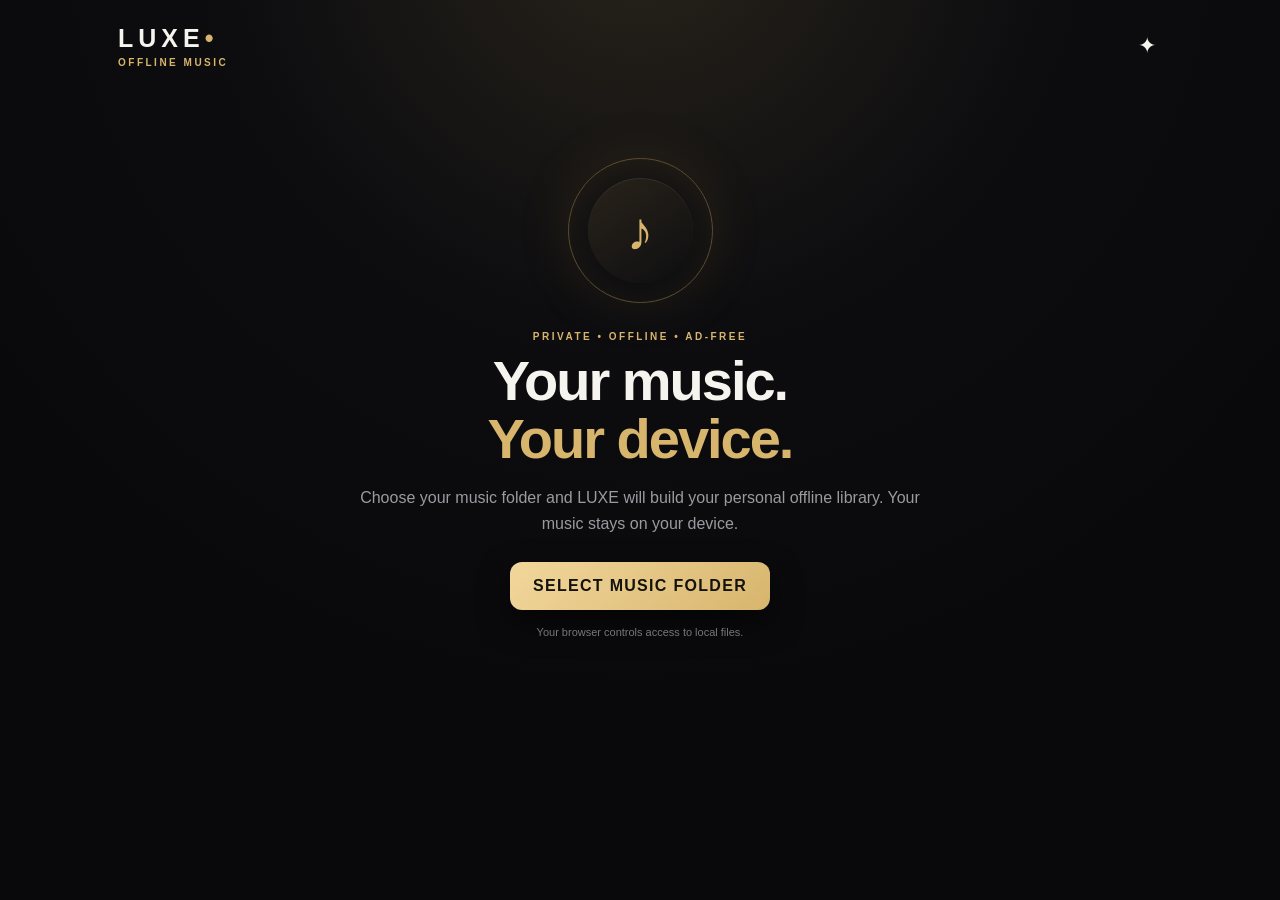
==== commit 3120bcba: "Add files via upload" ====
--- a/app/src/main/assets/index.html
+++ b/app/src/main/assets/index.html
@@ -4,152 +4,698 @@
 <meta charset="UTF-8">
 <meta name="viewport" content="width=device-width,initial-scale=1,viewport-fit=cover">
 <meta name="theme-color" content="#09090b">
-<meta name="mobile-web-app-capable" content="yes">
-<meta name="apple-mobile-web-app-capable" content="yes">
-<meta name="apple-mobile-web-app-status-bar-style" content="black-translucent">
-<meta name="format-detection" content="telephone=no">
 <title>LUXE Music</title>
-<link rel="icon" type="image/png" href="luxe_logo.png">
-<link rel="apple-touch-icon" href="luxe_logo.png">
 <link rel="stylesheet" href="style.css">
 </head>
+
 <body>
 
-<div class="app" id="appRoot">
+<div class="app">
+
 <header class="topbar">
-  <div class="brand-wrap">
-    <img src="luxe_logo.png" class="topbar-logo" alt="LUXE Music logo">
+  <div>
+    <div class="brand">LUXE<span>•</span></div>
+    <div class="subtitle">OFFLINE MUSIC</div>
+  </div>
+
+  <button id="themeBtn" class="icon-btn" title="Customize appearance">✦</button>
+</header>
+
+
+<main>
+
+<!-- WELCOME -->
+
+<section id="welcome" class="welcome screen">
+
+  <div class="hero-ring">
+    <div class="hero-note">♪</div>
+  </div>
+
+  <p class="eyebrow">PRIVATE • OFFLINE • AD-FREE</p>
+
+  <h1>
+    Your music.<br>
+    <em>Your device.</em>
+  </h1>
+
+  <p class="muted">
+    Choose your music folder and LUXE will build your personal
+    offline library. Your music stays on your device.
+  </p>
+
+  <button id="chooseFolderBtn" class="primary-btn">
+    SELECT MUSIC FOLDER
+  </button>
+
+  <input
+    id="folderInput"
+    type="file"
+    webkitdirectory
+    directory
+    multiple
+    accept="audio/*"
+    hidden
+  >
+
+  <p id="folderStatus" class="tiny">
+    Your browser controls access to local files.
+  </p>
+
+</section>
+
+
+<!-- LIBRARY -->
+
+<section id="library" class="screen hidden">
+
+  <div class="greeting">
+
     <div>
-      <div class="brand">LUXE<span>•</span></div>
-      <div class="subtitle">OFFLINE MUSIC</div>
-    </div>
-  </div>
-  <button id="themeBtn" class="icon-btn" title="Customize appearance" aria-label="Customize appearance">✦</button>
-</header>
-
-<main>
-<section id="welcome" class="welcome screen">
-  <div class="hero-logo-wrap"><img src="luxe_logo.png" class="hero-logo" alt="LUXE Music logo"></div>
-  <p class="eyebrow">PRIVATE • OFFLINE • AD-FREE</p>
-  <h1>Your music.<br><em>Your device.</em></h1>
-  <p class="muted">Choose your music folder and LUXE will build your personal offline library. Your music stays on your device.</p>
-  <button id="chooseFolderBtn" class="primary-btn">SELECT MUSIC FOLDER</button>
-  <input id="folderInput" type="file" webkitdirectory directory multiple accept="audio/*" hidden>
-  <p id="folderStatus" class="tiny">Your browser controls access to local files.</p>
+      <p class="eyebrow">YOUR LIBRARY</p>
+      <h1 id="hello">Good morning</h1>
+    </div>
+
+    <button id="rescanBtn" class="small-btn">
+      ↻ Rescan
+    </button>
+
+  </div>
+
+
+  <!-- HOME CONTENT -->
+
+  <section id="homeContent" class="home-content">
+
+    <div class="home-hero">
+
+      <div>
+        <p class="eyebrow">WELCOME BACK</p>
+
+        <h2>Your music, beautifully organized.</h2>
+
+        <p>
+          Explore your songs, artists, playlists and recently played music.
+        </p>
+      </div>
+
+      <div class="home-hero-note">♫</div>
+
+    </div>
+
+
+    <div class="home-section">
+
+      <div class="home-section-title">
+        <h2>Recently Played</h2>
+        <button id="seeRecentBtn" class="text-btn">See all</button>
+      </div>
+
+      <div id="recentHome" class="horizontal-list"></div>
+
+    </div>
+
+
+    <div class="home-section">
+
+      <div class="home-section-title">
+        <h2>Your Library</h2>
+      </div>
+
+      <div class="library-actions">
+
+        <button class="library-action" data-library="songs">
+          <span class="action-icon">♫</span>
+          <strong>All Songs</strong>
+          <small id="homeSongCount">0 tracks</small>
+        </button>
+
+        <button class="library-action" data-library="artists">
+          <span class="action-icon">♟</span>
+          <strong>Artists</strong>
+          <small id="homeArtistCount">0 artists</small>
+        </button>
+
+        <button class="library-action" data-library="playlists">
+          <span class="action-icon">☷</span>
+          <strong>Playlists</strong>
+          <small id="homePlaylistCount">0 playlists</small>
+        </button>
+
+        <button class="library-action" data-library="favorites">
+          <span class="action-icon">♡</span>
+          <strong>Favorites</strong>
+          <small id="homeFavoriteCount">0 songs</small>
+        </button>
+
+      </div>
+
+    </div>
+
+
+    <div class="home-section">
+
+      <div class="home-section-title">
+        <h2>Quick Play</h2>
+      </div>
+
+      <div class="quick-play-row">
+
+        <button id="shuffleAllBtn" class="quick-play">
+          <span>⤨</span>
+          <div>
+            <strong>Shuffle All</strong>
+            <small>Play your whole library</small>
+          </div>
+        </button>
+
+        <button id="playAllBtn" class="quick-play">
+          <span>▶</span>
+          <div>
+            <strong>Play All</strong>
+            <small>Play songs in order</small>
+          </div>
+        </button>
+
+      </div>
+
+    </div>
+
+  </section>
+
+
+  <!-- SEARCH -->
+
+  <div class="searchbox">
+
+    <span>⌕</span>
+
+    <input
+      id="search"
+      placeholder="Search your music..."
+      autocomplete="off"
+    >
+
+  </div>
+
+
+  <!-- MAIN TABS -->
+
+  <div class="library-tabs">
+
+    <button class="library-tab active" data-library="home">
+      Home
+    </button>
+
+    <button class="library-tab" data-library="songs">
+      All Songs
+    </button>
+
+    <button class="library-tab" data-library="artists">
+      Artists
+    </button>
+
+    <button class="library-tab" data-library="playlists">
+      Playlists
+    </button>
+
+    <button class="library-tab" data-library="favorites">
+      Favorites
+    </button>
+
+  </div>
+
+
+  <div id="breadcrumb" class="breadcrumb hidden"></div>
+
+
+  <div class="section-title">
+
+    <h2 id="sectionHeading">
+      Your Music
+    </h2>
+
+    <div class="view-tools">
+
+      <span id="resultCount"></span>
+
+      <button
+        id="viewList"
+        class="view-btn active"
+        title="List view"
+      >
+        ☷
+      </button>
+
+      <button
+        id="viewGrid"
+        class="view-btn"
+        title="Grid view"
+      >
+        ▦
+      </button>
+
+    </div>
+
+  </div>
+
+
+  <div id="songList" class="song-list"></div>
+
+  <div id="collectionGrid" class="collection-grid hidden"></div>
+
+  <div id="playlistGrid" class="playlist-grid hidden"></div>
+
+  <div id="empty" class="empty hidden">
+    Nothing matches your search.
+  </div>
+
 </section>
 
-<section id="library" class="screen hidden">
-  <div class="greeting">
-    <div><p class="eyebrow">YOUR LIBRARY</p><h1 id="hello">Good morning</h1></div>
-    <button id="rescanBtn" class="small-btn">↻ Rescan</button>
-  </div>
-
-  <section id="homeContent" class="home-content">
-    <div class="home-hero">
-      <div><p class="eyebrow">WELCOME BACK</p><h2>Your music, beautifully organized.</h2><p>Explore your songs, artists, playlists and recently played music.</p></div>
-      <div class="home-hero-note">♫</div>
-    </div>
-
-    <div class="home-section">
-      <div class="home-section-title"><h2>Recently Played</h2><button id="seeRecentBtn" class="text-btn">See all</button></div>
-      <div id="recentHome" class="horizontal-list" aria-label="Recently played"></div>
-    </div>
-
-    <div class="home-section">
-      <div class="home-section-title"><h2>Your Library</h2></div>
-      <div class="library-actions">
-        <button class="library-action" data-library="songs"><span class="action-icon">♫</span><strong>All Songs</strong><small id="homeSongCount">0 tracks</small></button>
-        <button class="library-action" data-library="artists"><span class="action-icon">♟</span><strong>Artists</strong><small id="homeArtistCount">0 artists</small></button>
-        <button class="library-action" data-library="playlists"><span class="action-icon">☷</span><strong>Playlists</strong><small id="homePlaylistCount">0 playlists</small></button>
-        <button class="library-action" data-library="favorites"><span class="action-icon">♡</span><strong>Favorites</strong><small id="homeFavoriteCount">0 songs</small></button>
-      </div>
-    </div>
-
-    <div class="home-section">
-      <div class="home-section-title"><h2>Quick Play</h2></div>
-      <div class="quick-play-row">
-        <button id="shuffleAllBtn" class="quick-play"><span>⤨</span><div><strong>Shuffle All</strong><small>Play your whole library</small></div></button>
-        <button id="playAllBtn" class="quick-play"><span>▶</span><div><strong>Play All</strong><small>Play songs in order</small></div></button>
-      </div>
-    </div>
-  </section>
-
-  <div class="searchbox" role="search"><span>⌕</span><input id="search" placeholder="Search your music..." autocomplete="off" aria-label="Search your music"></div>
-
-  <div class="library-tabs" role="tablist">
-    <button class="library-tab active" data-library="home" role="tab">Home</button>
-    <button class="library-tab" data-library="songs" role="tab">All Songs</button>
-    <button class="library-tab" data-library="artists" role="tab">Artists</button>
-    <button class="library-tab" data-library="playlists" role="tab">Playlists</button>
-    <button class="library-tab" data-library="favorites" role="tab">Favorites</button>
-  </div>
-
-  <div id="breadcrumb" class="breadcrumb hidden"></div>
-  <div class="section-title"><h2 id="sectionHeading">Your Music</h2><div class="view-tools"><span id="resultCount"></span><button id="viewList" class="view-btn active" title="List view" aria-label="List view">☷</button><button id="viewGrid" class="view-btn" title="Grid view" aria-label="Grid view">▦</button></div></div>
-  <div id="songList" class="song-list"></div>
-  <div id="collectionGrid" class="collection-grid hidden"></div>
-  <div id="playlistGrid" class="playlist-grid hidden"></div>
-  <div id="empty" class="empty hidden">Nothing matches your search.</div>
-</section>
 </main>
 
+
+<!-- MINI PLAYER -->
+
 <div id="miniPlayer" class="mini-player hidden" aria-label="Now playing mini player">
+
   <div class="mini-swipe-handle" aria-hidden="true"></div>
-  <div id="miniArt" class="art small-art">♪</div>
-  <div class="mini-info"><strong id="miniTitle">Nothing playing</strong><span id="miniArtist">Choose a song</span></div>
-  <button id="miniPrev" class="mini-control mini-prev" type="button" aria-label="Previous song">◀</button>
-  <button id="miniPlay" class="play-circle" aria-label="Play or pause">▶</button>
-  <button id="miniNext" class="mini-control mini-next" type="button" aria-label="Next song">▶</button>
+
+  <div id="miniArt" class="art small-art">
+    ♪
+  </div>
+
+  <div class="mini-info">
+
+    <strong id="miniTitle">
+      Nothing playing
+    </strong>
+
+    <span id="miniArtist">
+      Choose a song
+    </span>
+
+  </div>
+
+  <div class="mini-controls" aria-label="Mini player controls">
+
+    <button id="miniPrev" class="mini-control" type="button" aria-label="Previous song">
+      ◀
+    </button>
+
+    <button id="miniFavorite" class="mini-control mini-favorite" type="button" aria-label="Favorite song">
+      ♡
+    </button>
+
+    <button id="miniPlay" class="play-circle" type="button" aria-label="Play or pause">
+      ▶
+    </button>
+
+    <button id="miniNext" class="mini-control" type="button" aria-label="Next song">
+      ▶
+    </button>
+
+    <button id="miniShuffle" class="mini-control mini-mode" type="button" aria-label="Shuffle">
+      ⤨
+    </button>
+
+    <button id="miniRepeat" class="mini-control mini-mode" type="button" aria-label="Repeat">
+      ↻
+    </button>
+
+  </div>
+
 </div>
 
-<nav id="nav" class="bottom-nav hidden" aria-label="Main navigation">
-  <button class="nav-item active" data-tab="home">⌂<span>Home</span></button>
-  <button class="nav-item" data-tab="library">♫<span>Library</span></button>
-  <button class="nav-item" data-tab="favorites">♡<span>Favorites</span></button>
+
+<!-- BOTTOM NAV -->
+
+<nav id="nav" class="bottom-nav hidden">
+
+  <button class="nav-item active" data-tab="home">
+    ⌂
+    <span>Home</span>
+  </button>
+
+  <button class="nav-item" data-tab="library">
+    ♫
+    <span>Library</span>
+  </button>
+
+  <button class="nav-item" data-tab="favorites">
+    ♡
+    <span>Favorites</span>
+  </button>
+
 </nav>
 
-<div id="playerModal" class="player-modal hidden" role="dialog" aria-modal="true" aria-label="Now playing">
-  <div class="player-topbar">
-    <button id="closePlayer" class="close-player" aria-label="Close player">⌄</button>
-    <span class="player-top-title">NOW PLAYING</span>
-    <button id="playerMoreBtn" class="player-more" type="button" aria-label="More player options">•••</button>
-  </div>
+
+<!-- FULL PLAYER -->
+
+<div id="playerModal" class="player-modal hidden">
+
+  <button id="closePlayer" class="close-player">
+    ⌄
+  </button>
+
   <div class="player-content">
-    <div id="bigArt" class="art big-art">♪</div>
-    <div class="player-song-head">
-      <div class="player-title-row"><div><p class="eyebrow">NOW PLAYING</p><h2 id="bigTitle">Nothing playing</h2><p id="bigArtist" class="muted">Choose a song</p></div><button id="playerFavoriteBtn" class="player-favorite" type="button" aria-label="Favorite song">♡</button></div>
-      <p id="bigMeta" class="player-meta">Local Music</p>
-    </div>
-    <input id="progress" class="progress" type="range" min="0" max="100" step="0.01" value="0" aria-label="Song progress">
-    <div class="time-row"><span id="currentTime">0:00</span><span id="duration">0:00</span></div>
+
+    <div id="bigArt" class="art big-art">
+      ♪
+    </div>
+
+    <p class="eyebrow">
+      NOW PLAYING
+    </p>
+
+    <h2 id="bigTitle">
+      Nothing playing
+    </h2>
+
+    <p id="bigArtist" class="muted">
+      Choose a song
+    </p>
+
+    <input
+      id="progress"
+      class="progress"
+      type="range"
+      min="0"
+      max="100"
+      value="0"
+    >
+
+    <div class="time-row">
+      <span id="currentTime">0:00</span>
+      <span id="duration">0:00</span>
+    </div>
+
     <div class="controls">
-      <button id="shuffleBtn" class="control" aria-label="Shuffle">⤨</button>
-      <button id="prevBtn" class="control" aria-label="Previous">◀</button>
-      <button id="bigPlay" class="big-play" aria-label="Play or pause">▶</button>
-      <button id="nextBtn" class="control" aria-label="Next">▶</button>
-      <button id="repeatBtn" class="control" aria-label="Repeat">↻</button>
-    </div>
-    <div class="volume-row"><span aria-hidden="true">🔊</span><input id="volume" type="range" min="0" max="1" step=".01" value=".85" aria-label="Volume"></div>
-    <div class="player-gesture-hint" aria-hidden="true">Swipe down to close • Swipe left/right to change track</div>
-  </div>
+
+      <button id="shuffleBtn" class="control">
+        ⤨
+      </button>
+
+      <button id="prevBtn" class="control">
+        ◀
+      </button>
+
+      <button id="bigPlay" class="big-play">
+        ▶
+      </button>
+
+      <button id="nextBtn" class="control">
+        ▶
+      </button>
+
+      <button id="repeatBtn" class="control">
+        ↻
+      </button>
+
+    </div>
+
+    <div class="volume-row">
+      🔊
+      <input
+        id="volume"
+        type="range"
+        min="0"
+        max="1"
+        step=".01"
+        value=".85"
+      >
+    </div>
+
+  </div>
+
 </div>
 
+
+<!-- THEME PANEL -->
+
 <div id="themePanel" class="overlay hidden">
+
   <div class="settings-panel">
-    <div class="settings-header"><div><p class="eyebrow">APPEARANCE</p><h2>Customize LUXE</h2></div><button id="closeTheme" class="panel-close" aria-label="Close appearance">×</button></div>
-    <div class="setting-group"><label>Accent Theme</label><div class="theme-options"><button data-theme-choice="deluxe"><span class="theme-dot deluxe-dot"></span>Deluxe</button><button data-theme-choice="truck"><span class="theme-dot truck-dot"></span>Warm</button><button data-theme-choice="sport"><span class="theme-dot sport-dot"></span>Sport</button></div></div>
-    <div class="setting-group"><label>Font</label><select id="fontSelect"><option value="Inter">Inter</option><option value="Segoe UI">Segoe UI</option><option value="Georgia">Georgia</option><option value="Trebuchet MS">Trebuchet</option><option value="Verdana">Verdana</option><option value="Courier New">Courier</option><option value="Comic Sans MS">Casual</option></select><small>The browser can only use fonts available on the device.</small></div>
-    <div class="setting-group"><label>Background</label><div class="wallpaper-grid"><button class="wallpaper preset-wall-1" data-wallpaper="wall1">Default</button><button class="wallpaper preset-wall-2" data-wallpaper="wall2">Gold</button><button class="wallpaper preset-wall-3" data-wallpaper="wall3">Midnight</button><button class="wallpaper preset-wall-4" data-wallpaper="wall4">Aurora</button></div><label class="upload-wallpaper">+ Use image from device<input id="wallpaperInput" type="file" accept="image/*" hidden></label><button id="removeWallpaper" class="danger-btn">Remove background image</button></div>
-  </div>
+
+    <div class="settings-header">
+
+      <div>
+        <p class="eyebrow">APPEARANCE</p>
+        <h2>Customize LUXE</h2>
+      </div>
+
+      <button id="closeTheme" class="panel-close">
+        ×
+      </button>
+
+    </div>
+
+
+    <div class="setting-group">
+
+      <label>Accent Theme</label>
+
+      <div class="theme-options">
+
+        <button data-theme-choice="deluxe">
+          <span class="theme-dot deluxe-dot"></span>
+          Deluxe
+        </button>
+
+        <button data-theme-choice="truck">
+          <span class="theme-dot truck-dot"></span>
+          Warm
+        </button>
+
+        <button data-theme-choice="sport">
+          <span class="theme-dot sport-dot"></span>
+          Sport
+        </button>
+
+      </div>
+
+    </div>
+
+
+    <div class="setting-group">
+
+      <label>Font</label>
+
+      <select id="fontSelect">
+
+        <option value="Inter">
+          Inter
+        </option>
+
+        <option value="Segoe UI">
+          Segoe UI
+        </option>
+
+        <option value="Georgia">
+          Georgia
+        </option>
+
+        <option value="Trebuchet MS">
+          Trebuchet
+        </option>
+
+        <option value="Verdana">
+          Verdana
+        </option>
+
+        <option value="Courier New">
+          Courier
+        </option>
+
+        <option value="Comic Sans MS">
+          Casual
+        </option>
+
+      </select>
+
+      <small>
+        The browser can only use fonts available on the device.
+      </small>
+
+    </div>
+
+
+    <div class="setting-group">
+
+      <label>Background</label>
+
+      <div class="wallpaper-grid">
+
+        <button
+          class="wallpaper preset-wall-1"
+          data-wallpaper="wall1"
+        >
+          Default
+        </button>
+
+        <button
+          class="wallpaper preset-wall-2"
+          data-wallpaper="wall2"
+        >
+          Gold
+        </button>
+
+        <button
+          class="wallpaper preset-wall-3"
+          data-wallpaper="wall3"
+        >
+          Midnight
+        </button>
+
+        <button
+          class="wallpaper preset-wall-4"
+          data-wallpaper="wall4"
+        >
+          Aurora
+        </button>
+
+      </div>
+
+      <label class="upload-wallpaper">
+        + Use image from device
+
+        <input
+          id="wallpaperInput"
+          type="file"
+          accept="image/*"
+          hidden
+        >
+
+      </label>
+
+      <button id="removeWallpaper" class="danger-btn">
+        Remove background image
+      </button>
+
+    </div>
+
+  </div>
+
 </div>
 
-<div id="playlistCreatePanel" class="overlay hidden"><div class="dialog"><div class="dialog-header"><div><p class="eyebrow">NEW PLAYLIST</p><h2>Create Playlist</h2></div><button id="closePlaylistCreate" class="panel-close" aria-label="Close">×</button></div><input id="playlistNameInput" class="dialog-input" placeholder="Playlist name" maxlength="50"><button id="createPlaylistConfirm" class="primary-btn">CREATE PLAYLIST</button></div></div>
-
-<div id="addSongsPanel" class="overlay hidden"><div class="dialog add-songs-dialog"><div class="dialog-header"><div><p class="eyebrow">PLAYLIST</p><h2 id="addSongsTitle">Add Songs</h2></div><button id="closeAddSongs" class="panel-close" aria-label="Close">×</button></div><div class="add-song-search"><span>⌕</span><input id="addSongSearch" placeholder="Search songs..." aria-label="Search songs to add"></div><div id="addSongList" class="add-song-list"></div><button id="doneAddSongs" class="primary-btn">DONE</button></div></div>
-
-<div id="playlistPanel" class="overlay hidden"><div class="dialog playlist-dialog"><div class="dialog-header"><div><p class="eyebrow">PLAYLIST</p><h2 id="playlistPanelTitle">Playlist</h2></div><button id="closePlaylistPanel" class="panel-close" aria-label="Close">×</button></div><div class="playlist-actions"><button id="playlistPlayBtn" class="primary-btn">▶ PLAY</button><button id="playlistAddBtn" class="secondary-btn">+ ADD SONGS</button><button id="playlistDeleteBtn" class="danger-btn playlist-detail-delete">DELETE</button></div><div id="playlistSongs" class="playlist-songs"></div></div></div>
+
+<!-- CREATE PLAYLIST PANEL -->
+
+<div id="playlistCreatePanel" class="overlay hidden">
+
+  <div class="dialog">
+
+    <div class="dialog-header">
+
+      <div>
+        <p class="eyebrow">NEW PLAYLIST</p>
+        <h2>Create Playlist</h2>
+      </div>
+
+      <button id="closePlaylistCreate" class="panel-close">
+        ×
+      </button>
+
+    </div>
+
+    <input
+      id="playlistNameInput"
+      class="dialog-input"
+      placeholder="Playlist name"
+      maxlength="50"
+    >
+
+    <button id="createPlaylistConfirm" class="primary-btn">
+      CREATE PLAYLIST
+    </button>
+
+  </div>
+
+</div>
+
+
+<!-- ADD SONGS PANEL -->
+
+<div id="addSongsPanel" class="overlay hidden">
+
+  <div class="dialog add-songs-dialog">
+
+    <div class="dialog-header">
+
+      <div>
+        <p class="eyebrow">PLAYLIST</p>
+        <h2 id="addSongsTitle">Add Songs</h2>
+      </div>
+
+      <button id="closeAddSongs" class="panel-close">
+        ×
+      </button>
+
+    </div>
+
+    <div class="add-song-search">
+
+      <span>⌕</span>
+
+      <input
+        id="addSongSearch"
+        placeholder="Search songs..."
+      >
+
+    </div>
+
+    <div id="addSongList" class="add-song-list"></div>
+
+    <button id="doneAddSongs" class="primary-btn">
+      DONE
+    </button>
+
+  </div>
+
+</div>
+
+
+<!-- PLAYLIST DETAILS -->
+
+<div id="playlistPanel" class="overlay hidden">
+
+  <div class="dialog playlist-dialog">
+
+    <div class="dialog-header">
+
+      <div>
+        <p class="eyebrow">PLAYLIST</p>
+        <h2 id="playlistPanelTitle">Playlist</h2>
+      </div>
+
+      <button id="closePlaylistPanel" class="panel-close">
+        ×
+      </button>
+
+    </div>
+
+    <div class="playlist-actions">
+
+      <button id="playlistPlayBtn" class="primary-btn">
+        ▶ PLAY
+      </button>
+
+      <button id="playlistAddBtn" class="secondary-btn">
+        + ADD SONGS
+      </button>
+
+    </div>
+
+    <div id="playlistSongs" class="playlist-songs"></div>
+
+  </div>
+
+</div>
+
 
 <audio id="audio" preload="metadata"></audio>
+
 <script src="app.js"></script>
+
 </body>
-</html>
+</html>
--- a/app/src/main/assets/style.css
+++ b/app/src/main/assets/style.css
@@ -1,273 +1,2012 @@
-*{box-sizing:border-box}
-:root{--bg:#09090b;--panel:#111115;--panel2:#17171c;--text:#f5f4ef;--muted:#9b9aa1;--line:#29292f;--accent:#d7b56d;--accent2:#f2d79c;--font:Inter,Segoe UI,Arial,sans-serif;--wallpaper:none;--safe-top:env(safe-area-inset-top,0px);--safe-right:env(safe-area-inset-right,0px);--safe-bottom:env(safe-area-inset-bottom,0px);--safe-left:env(safe-area-inset-left,0px)}
-html{min-height:100%;background:var(--bg);color-scheme:dark;scroll-behavior:smooth}body{margin:0;min-height:100vh;color:var(--text);font-family:var(--font);background:linear-gradient(#09090bd9,#09090bf2),var(--wallpaper),radial-gradient(circle at 50% -10%,#29241b 0,#0d0d10 35%,#09090b 70%);background-size:cover;background-position:center;background-attachment:fixed;overscroll-behavior-y:none;-webkit-text-size-adjust:100%;padding-top:var(--safe-top);padding-left:var(--safe-left);padding-right:var(--safe-right)}
-button,input,select{font:inherit}button{-webkit-tap-highlight-color:transparent;touch-action:manipulation}button:focus,input:focus,select:focus{outline:none}button:focus-visible,input:focus-visible,select:focus-visible{outline:2px solid var(--accent);outline-offset:2px}.hidden{display:none!important}.app{width:100%;max-width:1100px;min-height:100vh;margin:auto;padding-bottom:calc(110px + var(--safe-bottom))}.topbar{display:flex;justify-content:space-between;align-items:center;padding:24px 28px 8px}.brand{font-size:25px;font-weight:800;letter-spacing:5px}.brand span{color:var(--accent)}.subtitle,.eyebrow{font-size:10px;letter-spacing:2.5px;color:var(--accent);font-weight:700}.subtitle{margin-top:4px}.icon-btn{background:none;border:0;color:var(--text);font-size:22px;cursor:pointer;width:44px;height:44px;border-radius:50%;display:grid;place-items:center;transition:background .2s,transform .15s}.icon-btn:hover{background:#ffffff0a}.icon-btn:active{transform:scale(.9)}.screen{padding:28px}
-.welcome{text-align:center;max-width:700px;margin:6vh auto}.brand-wrap{display:flex;align-items:center;gap:10px}.topbar-logo{width:42px;height:42px;object-fit:contain;border-radius:10px;display:block;box-shadow:0 4px 18px #0008}.hero-logo-wrap{width:190px;height:190px;margin:0 auto 28px;display:grid;place-items:center;border-radius:42px;background:#09090b;box-shadow:0 20px 55px #0009,0 0 55px #9e7a3220;overflow:hidden;animation:luxeFloat 5s ease-in-out infinite}.hero-logo{width:100%;height:100%;object-fit:cover;display:block}.welcome h1{font-size:56px;line-height:1.03;margin:10px 0 18px;letter-spacing:-2px}.welcome h1 em{color:var(--accent);font-style:normal}.muted{color:var(--muted);line-height:1.6}.welcome>.muted{max-width:560px;margin:0 auto 25px}.primary-btn{border:0;background:linear-gradient(135deg,var(--accent2),var(--accent));color:#14120d;font-weight:800;letter-spacing:1.3px;padding:15px 23px;border-radius:12px;cursor:pointer;box-shadow:0 12px 30px #0008;transition:transform .18s,box-shadow .18s,filter .18s}.primary-btn:hover{transform:translateY(-1px);box-shadow:0 15px 35px #000a}.primary-btn:active{transform:scale(.97);filter:brightness(.94)}.tiny{font-size:11px;color:#777;margin-top:16px}
-.greeting{display:flex;justify-content:space-between;align-items:end;margin:8px 0 24px}.greeting h1{font-size:40px;margin:7px 0 0;letter-spacing:-1px}.small-btn{border:1px solid var(--line);background:#111115;color:var(--text);border-radius:10px;padding:10px 13px;cursor:pointer;transition:border-color .18s,background .18s,transform .15s}.small-btn:hover{border-color:#665432;background:#17171b}.small-btn:active{transform:scale(.96)}
-.home-content{display:flex;flex-direction:column;gap:28px;margin-bottom:30px}.home-hero{min-height:190px;border:1px solid var(--line);border-radius:22px;padding:26px;display:flex;justify-content:space-between;align-items:center;overflow:hidden;background:radial-gradient(circle at 90% 20%,#d7b56d20,transparent 35%),linear-gradient(145deg,#1c1a17,#101014)}.home-hero h2{font-size:30px;max-width:520px;margin:10px 0}.home-hero p:last-child{color:var(--muted);max-width:500px}.home-hero-note{width:130px;height:130px;border-radius:50%;display:grid;place-items:center;font-size:65px;color:var(--accent);background:linear-gradient(145deg,#2a2419,#101014);border:1px solid #4b402c;box-shadow:0 20px 50px #0008;flex-shrink:0}.home-section{width:100%}.home-section-title{display:flex;justify-content:space-between;align-items:center;margin-bottom:13px}.home-section-title h2{font-size:18px;margin:0}.text-btn{border:0;background:none;color:var(--accent);cursor:pointer;font-size:12px;padding:8px;border-radius:8px}.text-btn:active{background:#ffffff08}.library-actions{display:grid;grid-template-columns:repeat(4,1fr);gap:12px}.library-action{border:1px solid var(--line);background:linear-gradient(145deg,#19191e,#101014);color:var(--text);border-radius:16px;padding:18px;text-align:left;cursor:pointer;min-height:130px;transition:transform .18s,border-color .18s,background .18s;position:relative;overflow:hidden}.library-action:hover{border-color:#65532f;transform:translateY(-2px)}.library-action:active{transform:scale(.98)}.library-action:after,.quick-play:after,.song:after{content:"";position:absolute;inset:0;background:radial-gradient(circle at var(--ripple-x,50%) var(--ripple-y,50%),#fff2,transparent 35%);opacity:0;transition:opacity .25s;pointer-events:none}.library-action:active:after,.quick-play:active:after,.song:active:after{opacity:1}.action-icon{display:block;font-size:26px;color:var(--accent);margin-bottom:24px}.library-action strong,.library-action small{display:block}.library-action small{margin-top:4px;color:var(--muted);font-size:11px}.quick-play-row{display:grid;grid-template-columns:1fr 1fr;gap:12px}.quick-play{position:relative;overflow:hidden;border:1px solid var(--line);background:#121216;color:var(--text);border-radius:14px;padding:16px;display:flex;align-items:center;gap:14px;cursor:pointer;text-align:left;transition:transform .18s,border-color .18s}.quick-play:hover{border-color:#5e4d2d;transform:translateY(-1px)}.quick-play:active{transform:scale(.985)}.quick-play>span{width:42px;height:42px;border-radius:50%;display:grid;place-items:center;background:#282116;color:var(--accent);font-size:20px;flex-shrink:0}.quick-play strong,.quick-play small{display:block}.quick-play small{color:var(--muted);font-size:11px;margin-top:4px}
-.horizontal-list{display:flex;gap:12px;overflow-x:auto;padding:4px 2px 10px;scrollbar-width:none;scroll-behavior:smooth;overscroll-behavior-x:contain;scroll-snap-type:x proximity}.horizontal-list::-webkit-scrollbar{display:none}.horizontal-list:empty:after{content:"No recently played songs yet.";color:var(--muted);font-size:12px;padding:18px 4px}.horizontal-list>*{flex:0 0 180px;min-width:180px;scroll-snap-align:start}.horizontal-list .song,.horizontal-list .recent-song,.horizontal-list .recent-card{width:180px;min-height:190px;display:flex;flex-direction:column;align-items:stretch;gap:0;padding:10px;border:1px solid var(--line);border-radius:16px;background:linear-gradient(145deg,#19191e,#101014);overflow:hidden;transition:transform .18s,border-color .18s,background .18s}.horizontal-list .song:hover,.horizontal-list .recent-song:hover,.horizontal-list .recent-card:hover{transform:translateY(-2px);border-color:#665432;background:linear-gradient(145deg,#1d1c21,#111115)}.horizontal-list .song .small-art,.horizontal-list .recent-song .small-art,.horizontal-list .recent-card .small-art,.horizontal-list .song .art,.horizontal-list .recent-song .art,.horizontal-list .recent-card .art{width:100%;height:140px;aspect-ratio:1;border-radius:11px;margin:0 0 10px;flex-shrink:0}.horizontal-list .song .song-info,.horizontal-list .recent-song .song-info,.horizontal-list .recent-card .song-info{min-width:0;width:100%;padding:0 2px}.horizontal-list .song .song-info strong,.horizontal-list .recent-song .song-info strong,.horizontal-list .recent-card .song-info strong{font-size:13px;color:var(--text);line-height:1.35}.horizontal-list .song .song-info span,.horizontal-list .recent-song .song-info span,.horizontal-list .recent-card .song-info span{font-size:10px;color:var(--muted);margin-top:4px}.horizontal-list .song .song-actions,.horizontal-list .recent-song .song-actions,.horizontal-list .recent-card .song-actions{margin-top:auto}
-.searchbox{height:50px;border:1px solid var(--line);background:#101014dd;border-radius:14px;display:flex;align-items:center;padding:0 15px;gap:10px;margin-bottom:17px;transition:border-color .2s,box-shadow .2s}.searchbox:focus-within{border-color:#806737;box-shadow:0 0 0 3px #d7b56d12}.searchbox span{font-size:24px;color:var(--muted)}.searchbox input{background:none;border:0;outline:0;color:var(--text);width:100%;font-size:15px;min-width:0}
-.library-tabs{display:flex;gap:7px;overflow-x:auto;margin:15px 0;padding-bottom:3px;scrollbar-width:none;overscroll-behavior-x:contain}.library-tabs::-webkit-scrollbar{display:none}.library-tab{border:1px solid var(--line);background:#111115;color:var(--muted);padding:10px 15px;border-radius:10px;white-space:nowrap;cursor:pointer;transition:background .18s,border-color .18s,color .18s,transform .15s}.library-tab.active{color:var(--accent2);background:#302718;border-color:#806737}.library-tab:active{transform:scale(.96)}
-.section-title{display:flex;justify-content:space-between;align-items:center;gap:15px;margin-top:20px}.section-title h2{font-size:19px;margin:0}.view-tools{display:flex;align-items:center;gap:5px}.view-tools>span{color:var(--muted);font-size:12px;margin-right:4px}.view-btn{width:31px;height:31px;border:1px solid var(--line);background:#111115;color:var(--muted);border-radius:8px;cursor:pointer;transition:transform .15s,background .18s}.view-btn.active{color:var(--accent);border-color:#806737;background:#302718}.view-btn:active{transform:scale(.9)}
-.song-list{display:flex;flex-direction:column;margin-top:9px}.song{position:relative;display:grid;grid-template-columns:52px minmax(0,1fr) auto;gap:13px;align-items:center;padding:9px;border-radius:13px;cursor:pointer;transition:background .15s,transform .15s}.song:hover{background:#ffffff06}.song:active{transform:scale(.995)}.song-info{min-width:0}.song-info strong,.song-info span{display:block;white-space:nowrap;overflow:hidden;text-overflow:ellipsis}.song-info span{font-size:12px;color:var(--muted);margin-top:4px}.song-actions{display:flex;gap:4px;position:relative;z-index:2}.song-actions button{background:none;border:0;color:var(--muted);cursor:pointer;font-size:19px;padding:7px;border-radius:50%;transition:background .15s,color .15s,transform .15s}.song-actions button:hover{background:#ffffff0a}.song-actions button:active{transform:scale(.85)}.song-actions .fav{color:var(--accent)}.song.playing{background:#d7b56d0e;outline:1px solid #80673744}.song.playing .song-info strong{color:var(--accent2)}
-.art{background:linear-gradient(145deg,#272118,#111216);border:1px solid #3b3222;display:grid;place-items:center;color:var(--accent);overflow:hidden;flex-shrink:0}.art img{width:100%;height:100%;object-fit:cover;display:block;transition:opacity .25s,transform .35s}.art img:not([src=""]){animation:artReveal .35s ease}.small-art{width:48px;height:48px;border-radius:10px;font-size:21px}.song .small-art{width:52px;height:52px}
-.song-list.grid-view{display:grid;grid-template-columns:repeat(4,minmax(0,1fr));gap:14px;margin-top:12px}.song-list.grid-view .song{display:flex;flex-direction:column;align-items:stretch;gap:0;min-width:0;padding:11px;background:linear-gradient(145deg,#18181d,#101014);border:1px solid var(--line);border-radius:16px}.song-list.grid-view .song:hover{border-color:#5f4d2e}.song-list.grid-view .small-art{width:100%;height:auto;aspect-ratio:1;margin-bottom:12px;border-radius:12px;font-size:45px}.song-list.grid-view .song-info{width:100%}.song-list.grid-view .song-actions{width:100%;justify-content:space-between;margin-top:10px}
-.collection-grid{display:grid;grid-template-columns:repeat(4,minmax(0,1fr));gap:14px;margin-top:12px}.collection-card{border:1px solid var(--line);background:linear-gradient(145deg,#19191e,#101014);border-radius:16px;padding:11px;text-align:left;cursor:pointer;color:var(--text);min-width:0;transition:transform .18s,border-color .18s}.collection-card:hover{border-color:#68552f;transform:translateY(-2px)}.collection-card:active{transform:scale(.98)}.collection-art{aspect-ratio:1;border-radius:12px;background:linear-gradient(145deg,#292319,#111216);display:grid;place-items:center;color:var(--accent);font-size:42px;margin-bottom:10px;overflow:hidden}.collection-art img{width:100%;height:100%;object-fit:cover}.collection-card strong,.collection-card span{display:block;white-space:nowrap;overflow:hidden;text-overflow:ellipsis}.collection-card span{font-size:11px;color:var(--muted);margin-top:4px}
-.playlist-grid{display:grid;grid-template-columns:repeat(4,minmax(0,1fr));gap:14px;margin-top:13px}.playlist-create-card,.playlist-card{border:1px solid var(--line);border-radius:16px;min-height:190px;cursor:pointer}.playlist-create-card{background:#17140f;border-color:#5b4b2e;color:var(--accent2);display:flex;flex-direction:column;justify-content:center;align-items:center;gap:8px;transition:transform .18s,border-color .18s}.playlist-create-card:hover{transform:translateY(-2px);border-color:var(--accent)}.playlist-create-card:active{transform:scale(.98)}.playlist-create-card span{font-size:38px}.playlist-create-card strong{font-size:14px}.playlist-card{position:relative;padding:12px;text-align:left;color:var(--text);background:linear-gradient(145deg,#19191e,#101014);transition:transform .18s,border-color .18s}.playlist-card:hover{border-color:#806737;transform:translateY(-2px)}.playlist-cover{height:125px;border-radius:11px;background:linear-gradient(145deg,#302719,#101014);display:grid;place-items:center;font-size:43px;color:var(--accent);margin-bottom:11px;overflow:hidden}.playlist-cover img{width:100%;height:100%;object-fit:cover}.playlist-delete{position:absolute!important;right:9px!important;top:9px!important;width:30px!important;height:30px!important;padding:0!important;margin:0!important;border:1px solid #ffffff12!important;border-radius:9px!important;background:#0b0b0ed9!important;color:#aaa!important;display:grid!important;place-items:center!important;font-size:15px!important;cursor:pointer!important;backdrop-filter:blur(8px);transition:color .18s,background .18s,border-color .18s,transform .18s}.playlist-delete:hover{color:#e7b0a8!important;background:#321918!important;border-color:#633a35!important;transform:scale(1.04)}.playlist-delete:active{transform:scale(.94)}
-.breadcrumb{color:var(--muted);font-size:12px;margin:2px 0 12px}.breadcrumb button{background:none;border:0;color:var(--accent);cursor:pointer;padding:0 5px}.empty{text-align:center;padding:50px;color:var(--muted)}
-.playlist-detail{width:100%}.playlist-detail-header{display:flex;align-items:center;gap:20px;padding:20px;border:1px solid var(--line);border-radius:20px;background:radial-gradient(circle at 90% 10%,#d7b56d14,transparent 40%),linear-gradient(145deg,#18181d,#101014);margin-bottom:18px}.playlist-detail-cover{width:145px;height:145px;flex-shrink:0;border-radius:17px;overflow:hidden;display:grid;place-items:center;background:linear-gradient(145deg,#302719,#101014);border:1px solid #403622;color:var(--accent);font-size:50px}.playlist-detail-cover img{width:100%;height:100%;object-fit:cover}.playlist-detail-info{min-width:0;flex:1}.playlist-detail-info .eyebrow{margin-bottom:7px}.playlist-detail-info h1{margin:0;font-size:30px;letter-spacing:-.8px;overflow:hidden;text-overflow:ellipsis;white-space:nowrap}.playlist-detail-info p{color:var(--muted);font-size:12px;margin:8px 0 0}.playlist-detail-delete{margin-top:0;padding:13px 15px;white-space:nowrap}.playlist-actions{display:flex;gap:9px;margin-bottom:16px;align-items:center}.playlist-actions .danger-btn{margin-top:0}.playlist-actions .primary-btn,.playlist-actions .secondary-btn,.playlist-actions .danger-btn{min-height:45px}
-.mini-player{position:fixed;z-index:20;left:50%;bottom:calc(72px + var(--safe-bottom));transform:translateX(-50%);width:min(1040px,calc(100% - 28px));min-height:68px;background:#17171bf4;backdrop-filter:blur(22px);-webkit-backdrop-filter:blur(22px);border:1px solid #38383e;border-radius:17px;padding:8px 10px;display:grid;grid-template-columns:52px minmax(0,1fr) 38px 44px 38px;gap:11px;align-items:center;box-shadow:0 16px 50px #000c;cursor:pointer;touch-action:pan-y;transition:transform .22s,opacity .22s,box-shadow .22s}.mini-player:active{box-shadow:0 12px 40px #000e}.mini-player.swiping{transition:none}.mini-player.minimized{width:58px;height:58px;min-height:58px;padding:3px;right:16px;left:auto;bottom:calc(82px + var(--safe-bottom));transform:none;border-radius:50%;display:block;overflow:visible}.mini-player.minimized .mini-info,.mini-player.minimized .play-circle,.mini-player.minimized .mini-control,.mini-player.minimized .mini-swipe-handle{display:none}.mini-player.minimized .small-art{width:52px;height:52px;border-radius:50%}.mini-swipe-handle{position:absolute;top:-8px;left:50%;width:42px;height:4px;border-radius:9px;background:#777;transform:translateX(-50%);opacity:.5}.mini-info{min-width:0}.mini-info strong,.mini-info span{display:block;white-space:nowrap;overflow:hidden;text-overflow:ellipsis}.mini-info span{color:var(--muted);font-size:11px;margin-top:3px}.play-circle{border:0;background:var(--accent);color:#17130b;border-radius:50%;width:38px;height:38px;cursor:pointer;transition:transform .15s}.play-circle:active{transform:scale(.88)}
-.mini-control{border:0;background:transparent;color:var(--text);width:36px;height:36px;border-radius:50%;display:grid;place-items:center;cursor:pointer;font-size:14px;transition:background .15s,transform .15s,color .15s} .mini-control{position:relative;z-index:5;pointer-events:auto}.mini-player>.play-circle{position:relative;z-index:5;pointer-events:auto}.mini-control:hover{background:#ffffff0a}.mini-control:active{transform:scale(.86);background:#ffffff10}.mini-control:focus-visible{outline:2px solid var(--accent);outline-offset:2px}
-.bottom-nav{position:fixed;z-index:19;bottom:0;left:50%;transform:translateX(-50%);width:min(1040px,100%);height:calc(65px + var(--safe-bottom));padding-bottom:var(--safe-bottom);background:#0d0d10ee;backdrop-filter:blur(18px);-webkit-backdrop-filter:blur(18px);border-top:1px solid var(--line);display:grid;grid-template-columns:repeat(3,1fr)}.nav-item{background:none;border:0;color:#777;cursor:pointer;font-size:21px;transition:color .18s,transform .15s}.nav-item span{display:block;font-size:9px;margin-top:3px}.nav-item.active{color:var(--accent)}.nav-item:active{transform:scale(.9)}
-.player-modal{position:fixed;z-index:40;inset:0;background:radial-gradient(circle at 50% 5%,#292116,#0a0a0c 55%);overflow:auto;overscroll-behavior:contain;touch-action:pan-y;animation:playerIn .28s ease}.player-topbar{position:sticky;top:0;z-index:2;height:64px;padding:var(--safe-top) 18px 0;display:grid;grid-template-columns:50px 1fr 50px;align-items:center;text-align:center;background:linear-gradient(#0a0a0ce8,transparent);backdrop-filter:blur(8px)}.close-player,.player-more{background:#ffffff08;border:1px solid #ffffff10;color:var(--text);width:40px;height:40px;border-radius:50%;cursor:pointer;display:grid;place-items:center;justify-self:start;transition:transform .15s,background .18s}.close-player{font-size:27px}.player-more{justify-self:end;font-size:16px;letter-spacing:2px}.close-player:active,.player-more:active{transform:scale(.88)}.player-top-title{font-size:10px;letter-spacing:2.5px;color:var(--muted);font-weight:700}.player-content{position:relative;z-index:1;width:min(520px,100%);margin:3vh auto;padding:20px 25px calc(40px + var(--safe-bottom));text-align:center}.big-art{width:min(390px,82vw);aspect-ratio:1;border-radius:23px;margin:0 auto 30px;font-size:110px;box-shadow:0 25px 70px #000c;transition:transform .35s,box-shadow .35s}.big-art:hover{transform:scale(1.01)}.player-song-head{text-align:left}.player-title-row{display:flex;align-items:center;gap:14px}.player-title-row>div{min-width:0;flex:1}.player-content h2{font-size:28px;margin:8px 0 3px;overflow:hidden;text-overflow:ellipsis;white-space:nowrap}.player-favorite{width:46px;height:46px;border:1px solid var(--line);background:#ffffff06;color:var(--accent);border-radius:50%;font-size:24px;cursor:pointer;flex-shrink:0;transition:transform .15s,background .18s}.player-favorite:active{transform:scale(.88)}.player-meta{color:var(--muted);font-size:12px;margin:7px 0 0;min-height:16px;white-space:nowrap;overflow:hidden;text-overflow:ellipsis}.player-gesture-hint{font-size:10px;color:#666;margin-top:20px;letter-spacing:.4px}
-input[type=range]{--range-progress:0%;touch-action:none;user-select:none;-webkit-user-select:none;appearance:none;-webkit-appearance:none;display:block;width:100%;height:5px;margin:0;padding:0;border:0;border-radius:999px;background:transparent!important;outline:none;cursor:pointer}input[type=range]::-webkit-slider-runnable-track{width:100%;height:5px;border:0;border-radius:999px;background:linear-gradient(to right,var(--accent) 0%,var(--accent) var(--range-progress),#3a3a40 var(--range-progress),#3a3a40 100%)!important}input[type=range]::-moz-range-track{width:100%;height:5px;border:0;border-radius:999px;background:#3a3a40!important}input[type=range]::-moz-range-progress{height:5px;border-radius:999px;background:var(--accent)!important}input[type=range]::-webkit-slider-thumb{appearance:none;-webkit-appearance:none;width:14px;height:14px;margin-top:-4.5px;border:2px solid #111;border-radius:50%;background:var(--accent);cursor:pointer;box-shadow:0 0 0 0 #d7b56d55;transition:box-shadow .15s,transform .15s}input[type=range]:active::-webkit-slider-thumb{box-shadow:0 0 0 7px #d7b56d18;transform:scale(1.1)}input[type=range]::-moz-range-thumb{width:14px;height:14px;border:2px solid #111;border-radius:50%;background:var(--accent);cursor:pointer}.volume-row{display:flex;align-items:center;gap:10px;color:var(--muted)}.volume-row input{flex:1}.progress{width:100%;margin-top:28px}.time-row{display:flex;justify-content:space-between;font-size:11px;color:var(--muted);margin-top:5px}.controls{display:flex;justify-content:center;align-items:center;gap:22px;margin:25px 0}.control,.big-play{background:none;border:0;color:var(--text);cursor:pointer}.control{font-size:20px;width:44px;height:44px;border-radius:50%;transition:background .18s,transform .15s,color .18s}.control:hover{background:#ffffff08}.control:active{transform:scale(.82)}.big-play{width:62px;height:62px;border-radius:50%;background:var(--accent);color:#16120b;font-size:23px;transition:transform .15s,filter .15s}.big-play:active{transform:scale(.9);filter:brightness(.92)}
-.overlay{position:fixed;z-index:60;inset:0;background:#000a;backdrop-filter:blur(12px);-webkit-backdrop-filter:blur(12px);display:flex;align-items:center;justify-content:center;padding:calc(20px + var(--safe-top)) calc(20px + var(--safe-right)) calc(20px + var(--safe-bottom)) calc(20px + var(--safe-left));animation:overlayIn .2s ease}.settings-panel,.dialog{width:min(600px,100%);max-height:90vh;overflow:auto;border:1px solid #3a3a40;background:#111115f5;backdrop-filter:blur(25px);-webkit-backdrop-filter:blur(25px);border-radius:22px;padding:24px;box-shadow:0 30px 100px #000d;overscroll-behavior:contain}.dialog{width:min(560px,100%)}.settings-header,.dialog-header{display:flex;justify-content:space-between;align-items:flex-start;gap:20px;margin-bottom:22px}.settings-header h2,.dialog-header h2{margin:6px 0 0;font-size:24px}.panel-close{border:1px solid #ffffff10;background:#17171c;color:#aaa;width:35px;height:35px;border-radius:10px;font-size:21px;cursor:pointer;display:grid;place-items:center;transition:background .18s,color .18s,border-color .18s,transform .15s}.panel-close:hover{color:var(--text);background:#242429;border-color:#ffffff20}.panel-close:active{transform:scale(.9)}.setting-group{border-top:1px solid var(--line);padding:19px 0}.setting-group>label{display:block;font-size:13px;font-weight:700;margin-bottom:12px}.setting-group small{display:block;color:var(--muted);font-size:10px;margin-top:9px}.theme-options{display:grid;grid-template-columns:repeat(3,1fr);gap:8px}.theme-options button{border:1px solid var(--line);background:#17171c;color:var(--text);padding:12px;border-radius:11px;cursor:pointer;display:flex;align-items:center;gap:8px;transition:transform .15s,border-color .18s}.theme-options button:active{transform:scale(.97)}.theme-dot{width:13px;height:13px;border-radius:50%}.deluxe-dot{background:#d7b56d}.truck-dot{background:#c98b4b}.sport-dot{background:#d65c5c}#fontSelect{width:100%;padding:12px;background:#0d0d10;color:var(--text);border:1px solid var(--line);border-radius:10px;outline:none}.wallpaper-grid{display:grid;grid-template-columns:repeat(4,1fr);gap:9px}.wallpaper{height:75px;border:1px solid var(--line);border-radius:11px;color:white;cursor:pointer;text-shadow:0 1px 4px #000;transition:transform .15s,border-color .18s}.wallpaper:active{transform:scale(.97)}.preset-wall-1{background:radial-gradient(circle at 50% 0,#29241b,#09090b)}.preset-wall-2{background:linear-gradient(135deg,#4a3317,#111)}.preset-wall-3{background:linear-gradient(135deg,#151e38,#080a12)}.preset-wall-4{background:linear-gradient(135deg,#143d36,#171026)}.upload-wallpaper{display:block;margin-top:12px;padding:13px;border:1px dashed #555;border-radius:10px;color:var(--accent2);text-align:center;cursor:pointer}.danger-btn{margin-top:10px;border:1px solid #4d2929;background:#241414;color:#d99;border-radius:9px;padding:10px 13px;cursor:pointer;transition:background .18s,border-color .18s,transform .15s}.danger-btn:hover{background:#321919;border-color:#70403b}.danger-btn:active{transform:scale(.97)}.dialog-input{width:100%;height:48px;border:1px solid var(--line);background:#0c0c0f;color:var(--text);border-radius:11px;outline:none;padding:0 13px;margin-bottom:13px}.dialog-input:focus{border-color:#806737}.add-song-search{height:44px;border:1px solid var(--line);border-radius:10px;display:flex;align-items:center;gap:8px;padding:0 12px;margin-bottom:12px}.add-song-search:focus-within{border-color:#806737}.add-song-search input{flex:1;min-width:0;background:none;border:0;outline:0;color:var(--text)}.add-song-list{max-height:48vh;overflow:auto;margin-bottom:14px;overscroll-behavior:contain}.add-song-item{display:grid;grid-template-columns:44px minmax(0,1fr) 38px;gap:10px;align-items:center;padding:7px;border-radius:10px;cursor:pointer;border:1px solid transparent;transition:background .15s,border-color .15s,transform .15s}.add-song-item:hover{background:#ffffff06}.add-song-item:active{transform:scale(.99)}.add-song-item.selected{background:#d7b56d10;border-color:#80673755}.add-song-item .small-art{width:44px;height:44px}.add-song-info{min-width:0}.add-song-info strong,.add-song-info span{display:block;overflow:hidden;text-overflow:ellipsis;white-space:nowrap}.add-song-info span{color:var(--muted);font-size:11px;margin-top:3px}.add-song-toggle{width:32px;height:32px;border-radius:9px;border:1px solid var(--line);background:#16161b;color:var(--muted);cursor:pointer;display:grid;place-items:center}.add-song-toggle.added{background:var(--accent);color:#111;border-color:var(--accent)}.playlist-songs{display:flex;flex-direction:column;gap:5px}.playlist-song-row{display:grid;grid-template-columns:48px minmax(0,1fr) auto;align-items:center;gap:10px;padding:9px;border:1px solid transparent;border-radius:12px;transition:background .15s,border-color .15s}.playlist-song-row:hover{background:#ffffff06;border-color:#ffffff08}.playlist-song-info{min-width:0}.playlist-song-info strong,.playlist-song-info span{display:block;overflow:hidden;text-overflow:ellipsis;white-space:nowrap}.playlist-song-info span{color:var(--muted);font-size:11px;margin-top:3px}.playlist-song-row button.remove-song,button.remove-song{appearance:none!important;-webkit-appearance:none!important;width:32px!important;height:32px!important;padding:0!important;margin:0!important;display:grid!important;place-items:center!important;background:transparent!important;border:0!important;border-radius:8px!important;box-shadow:none!important;outline:none!important;color:#777!important;font-size:18px!important;cursor:pointer}.playlist-song-row button.remove-song:hover,button.remove-song:hover{background:#2a1717!important;color:#d98f8f!important}.secondary-btn{border:1px solid var(--line);background:#19191e;color:var(--text);border-radius:11px;padding:13px 15px;cursor:pointer;transition:background .18s,border-color .18s,transform .15s}.secondary-btn:hover{background:#222228;border-color:#4b4b52}.secondary-btn:active{transform:scale(.97)}
-@keyframes luxeFloat{0%,100%{transform:translateY(0)}50%{transform:translateY(-5px)}}@keyframes artReveal{from{opacity:.4;transform:scale(1.04)}to{opacity:1;transform:scale(1)}}@keyframes playerIn{from{opacity:0;transform:translateY(18px)}to{opacity:1;transform:translateY(0)}}@keyframes overlayIn{from{opacity:0}to{opacity:1}}
-@media (prefers-reduced-motion:reduce){*,*:before,*:after{scroll-behavior:auto!important;animation-duration:.01ms!important;transition-duration:.01ms!important}}
-@media (max-width:900px){.song-list.grid-view{grid-template-columns:repeat(3,minmax(0,1fr))}.collection-grid,.playlist-grid{grid-template-columns:repeat(3,minmax(0,1fr))}}
-@media (max-width:700px){.screen{padding:19px}.topbar{padding:19px 19px 5px}.welcome h1{font-size:43px}.greeting h1{font-size:31px}.home-hero{min-height:165px;padding:20px}.home-hero h2{font-size:23px}.home-hero-note{width:85px;height:85px;font-size:40px}.library-actions{grid-template-columns:1fr 1fr}.song-list.grid-view{grid-template-columns:repeat(2,minmax(0,1fr));gap:10px}.collection-grid,.playlist-grid{grid-template-columns:repeat(2,minmax(0,1fr))}.quick-play-row{grid-template-columns:1fr}.wallpaper-grid{grid-template-columns:repeat(2,1fr)}.playlist-detail-header{align-items:flex-start}.playlist-detail-cover{width:110px;height:110px}.playlist-detail-info h1{font-size:24px}.horizontal-list>*{flex-basis:165px;min-width:165px}.horizontal-list .song,.horizontal-list .recent-song,.horizontal-list .recent-card{width:165px}.horizontal-list .song .small-art,.horizontal-list .recent-song .small-art,.horizontal-list .recent-card .small-art,.horizontal-list .song .art,.horizontal-list .recent-song .art,.horizontal-list .recent-card .art{height:125px}.player-content{padding-left:20px;padding-right:20px}}
-@media (max-width:520px){.playlist-actions{flex-wrap:wrap}.playlist-actions .primary-btn,.playlist-actions .secondary-btn,.playlist-actions .danger-btn{flex:1}.playlist-detail-header{padding:15px;gap:14px}.playlist-detail-cover{width:90px;height:90px}}
-@media (max-width:430px){.greeting{align-items:center}.greeting h1{font-size:27px}.small-btn{padding:8px 9px;font-size:11px}.welcome{margin-top:4vh}.hero-ring{width:125px;height:125px}.hero-note{width:90px;height:90px}.welcome h1{font-size:38px}.library-actions{grid-template-columns:1fr 1fr}.library-action{min-height:115px;padding:14px}.action-icon{margin-bottom:16px}.song-list.grid-view{grid-template-columns:repeat(2,minmax(0,1fr))}.collection-grid,.playlist-grid{grid-template-columns:repeat(2,minmax(0,1fr))}.mini-player{width:calc(100% - 16px);bottom:calc(69px + var(--safe-bottom));grid-template-columns:46px minmax(0,1fr) 34px 40px 34px}.player-content{margin-top:1vh}.big-art{width:min(330px,82vw);margin-bottom:24px}.controls{gap:10px}.theme-options{grid-template-columns:1fr}.playlist-detail-header{flex-direction:column}.playlist-detail-cover{width:125px;height:125px}.playlist-detail-info{width:100%}.playlist-detail-info h1{white-space:normal}.player-title-row{align-items:flex-start}.player-content h2{font-size:24px}.player-favorite{width:42px;height:42px}}
-
+*{
+  box-sizing:border-box;
+}
+
+:root{
+  --bg:#09090b;
+  --panel:#111115;
+  --panel2:#17171c;
+  --text:#f5f4ef;
+  --muted:#9b9aa1;
+  --line:#29292f;
+  --accent:#d7b56d;
+  --accent2:#f2d79c;
+  --font:Inter,Segoe UI,Arial,sans-serif;
+  --wallpaper:none;
+}
+
+html{
+  min-height:100%;
+  background:var(--bg);
+}
+
+body{
+  margin:0;
+  min-height:100vh;
+  color:var(--text);
+  font-family:var(--font);
+  background:
+    linear-gradient(#09090bd9,#09090bf2),
+    var(--wallpaper),
+    radial-gradient(circle at 50% -10%,#29241b 0,#0d0d10 35%,#09090b 70%);
+  background-size:cover;
+  background-position:center;
+  background-attachment:fixed;
+}
+
+button,
+input,
+select{
+  font:inherit;
+}
+
+button{
+  -webkit-tap-highlight-color:transparent;
+}
+
+.app{
+  width:100%;
+  max-width:1100px;
+  min-height:100vh;
+  margin:auto;
+  padding-bottom:110px;
+}
+
+.topbar{
+  display:flex;
+  justify-content:space-between;
+  align-items:center;
+  padding:24px 28px 8px;
+}
+
+.brand{
+  font-size:25px;
+  font-weight:800;
+  letter-spacing:5px;
+}
+
+.brand span{
+  color:var(--accent);
+}
+
+.subtitle,
+.eyebrow{
+  font-size:10px;
+  letter-spacing:2.5px;
+  color:var(--accent);
+  font-weight:700;
+}
+
+.subtitle{
+  margin-top:4px;
+}
+
+.icon-btn{
+  background:none;
+  border:0;
+  color:var(--text);
+  font-size:22px;
+  cursor:pointer;
+}
+
+.screen{
+  padding:28px;
+}
+
+.hidden{
+  display:none!important;
+}
+
+
+/* WELCOME */
+
+.welcome{
+  text-align:center;
+  max-width:700px;
+  margin:6vh auto;
+}
+
+.hero-ring{
+  width:145px;
+  height:145px;
+  border:1px solid #5d4d30;
+  border-radius:50%;
+  margin:0 auto 28px;
+  display:grid;
+  place-items:center;
+  box-shadow:
+    0 0 55px #9e7a3220,
+    inset 0 0 30px #9e7a3215;
+}
+
+.hero-note{
+  width:105px;
+  height:105px;
+  border-radius:50%;
+  background:linear-gradient(145deg,#29231a,#0e0e11);
+  display:grid;
+  place-items:center;
+  font-size:54px;
+  color:var(--accent);
+  box-shadow:inset 0 1px #ffffff12;
+}
+
+.welcome h1{
+  font-size:56px;
+  line-height:1.03;
+  margin:10px 0 18px;
+  letter-spacing:-2px;
+}
+
+.welcome h1 em{
+  color:var(--accent);
+  font-style:normal;
+}
+
+.muted{
+  color:var(--muted);
+  line-height:1.6;
+}
+
+.welcome>.muted{
+  max-width:560px;
+  margin:0 auto 25px;
+}
+
+.primary-btn{
+  border:0;
+  background:linear-gradient(135deg,var(--accent2),var(--accent));
+  color:#14120d;
+  font-weight:800;
+  letter-spacing:1.3px;
+  padding:15px 23px;
+  border-radius:12px;
+  cursor:pointer;
+  box-shadow:0 12px 30px #0008;
+}
+
+.primary-btn:hover{
+  transform:translateY(-1px);
+}
+
+.tiny{
+  font-size:11px;
+  color:#777;
+  margin-top:16px;
+}
+
+
+/* GREETING */
+
+.greeting{
+  display:flex;
+  justify-content:space-between;
+  align-items:end;
+  margin:8px 0 24px;
+}
+
+.greeting h1{
+  font-size:40px;
+  margin:7px 0 0;
+  letter-spacing:-1px;
+}
+
+.small-btn{
+  border:1px solid var(--line);
+  background:#111115;
+  color:var(--text);
+  border-radius:10px;
+  padding:10px 13px;
+  cursor:pointer;
+}
+
+
+/* HOME */
+
+.home-content{
+  display:flex;
+  flex-direction:column;
+  gap:28px;
+  margin-bottom:30px;
+}
+
+.home-hero{
+  min-height:190px;
+  border:1px solid var(--line);
+  border-radius:22px;
+  padding:26px;
+  display:flex;
+  justify-content:space-between;
+  align-items:center;
+  overflow:hidden;
+  background:
+    radial-gradient(circle at 90% 20%,#d7b56d20,transparent 35%),
+    linear-gradient(145deg,#1c1a17,#101014);
+}
+
+.home-hero h2{
+  font-size:30px;
+  max-width:520px;
+  margin:10px 0;
+}
+
+.home-hero p:last-child{
+  color:var(--muted);
+  max-width:500px;
+}
+
+.home-hero-note{
+  width:130px;
+  height:130px;
+  border-radius:50%;
+  display:grid;
+  place-items:center;
+  font-size:65px;
+  color:var(--accent);
+  background:linear-gradient(145deg,#2a2419,#101014);
+  border:1px solid #4b402c;
+  box-shadow:0 20px 50px #0008;
+  flex-shrink:0;
+}
+
+.home-section{
+  width:100%;
+}
+
+.home-section-title{
+  display:flex;
+  justify-content:space-between;
+  align-items:center;
+  margin-bottom:13px;
+}
+
+.home-section-title h2{
+  font-size:18px;
+  margin:0;
+}
+
+.text-btn{
+  border:0;
+  background:none;
+  color:var(--accent);
+  cursor:pointer;
+  font-size:12px;
+}
+
+.library-actions{
+  display:grid;
+  grid-template-columns:repeat(4,1fr);
+  gap:12px;
+}
+
+.library-action{
+  border:1px solid var(--line);
+  background:linear-gradient(145deg,#19191e,#101014);
+  color:var(--text);
+  border-radius:16px;
+  padding:18px;
+  text-align:left;
+  cursor:pointer;
+  min-height:130px;
+}
+
+.library-action:hover{
+  border-color:#65532f;
+  transform:translateY(-2px);
+}
+
+.action-icon{
+  display:block;
+  font-size:26px;
+  color:var(--accent);
+  margin-bottom:24px;
+}
+
+.library-action strong,
+.library-action small{
+  display:block;
+}
+
+.library-action small{
+  margin-top:4px;
+  color:var(--muted);
+  font-size:11px;
+}
+
+.quick-play-row{
+  display:grid;
+  grid-template-columns:1fr 1fr;
+  gap:12px;
+}
+
+.quick-play{
+  border:1px solid var(--line);
+  background:#121216;
+  color:var(--text);
+  border-radius:14px;
+  padding:16px;
+  display:flex;
+  align-items:center;
+  gap:14px;
+  cursor:pointer;
+  text-align:left;
+}
+
+.quick-play>span{
+  width:42px;
+  height:42px;
+  border-radius:50%;
+  display:grid;
+  place-items:center;
+  background:#282116;
+  color:var(--accent);
+  font-size:20px;
+}
+
+.quick-play strong,
+.quick-play small{
+  display:block;
+}
+
+.quick-play small{
+  color:var(--muted);
+  font-size:11px;
+  margin-top:4px;
+}
+
+.horizontal-list{
+  display:flex;
+  gap:12px;
+  overflow-x:auto;
+  padding:3px 2px 8px;
+}
+
+.horizontal-list:empty::after{
+  content:"No recently played songs yet.";
+  color:var(--muted);
+  font-size:12px;
+}
+
+
+/* SEARCH */
+
+.searchbox{
+  height:50px;
+  border:1px solid var(--line);
+  background:#101014dd;
+  border-radius:14px;
+  display:flex;
+  align-items:center;
+  padding:0 15px;
+  gap:10px;
+  margin-bottom:17px;
+}
+
+.searchbox span{
+  font-size:24px;
+  color:var(--muted);
+}
+
+.searchbox input{
+  background:none;
+  border:0;
+  outline:0;
+  color:var(--text);
+  width:100%;
+  font-size:15px;
+}
+
+
+/* TABS */
+
+.library-tabs{
+  display:flex;
+  gap:7px;
+  overflow-x:auto;
+  margin:15px 0;
+  padding-bottom:3px;
+  scrollbar-width:none;
+}
+
+.library-tabs::-webkit-scrollbar{
+  display:none;
+}
+
+.library-tab{
+  border:1px solid var(--line);
+  background:#111115;
+  color:var(--muted);
+  padding:10px 15px;
+  border-radius:10px;
+  white-space:nowrap;
+  cursor:pointer;
+}
+
+.library-tab.active{
+  color:var(--accent2);
+  background:#302718;
+  border-color:#806737;
+}
+
+
+/* SECTION */
+
+.section-title{
+  display:flex;
+  justify-content:space-between;
+  align-items:center;
+  gap:15px;
+  margin-top:20px;
+}
+
+.section-title h2{
+  font-size:19px;
+  margin:0;
+}
+
+.view-tools{
+  display:flex;
+  align-items:center;
+  gap:5px;
+}
+
+.view-tools>span{
+  color:var(--muted);
+  font-size:12px;
+  margin-right:4px;
+}
+
+.view-btn{
+  width:31px;
+  height:31px;
+  border:1px solid var(--line);
+  background:#111115;
+  color:var(--muted);
+  border-radius:8px;
+  cursor:pointer;
+}
+
+.view-btn.active{
+  color:var(--accent);
+  border-color:#806737;
+  background:#302718;
+}
+
+
+/* SONG LIST */
+
+.song-list{
+  display:flex;
+  flex-direction:column;
+  margin-top:9px;
+}
+
+.song{
+  display:grid;
+  grid-template-columns:52px minmax(0,1fr) auto;
+  gap:13px;
+  align-items:center;
+  padding:9px;
+  border-radius:13px;
+  cursor:pointer;
+}
+
+.song:hover{
+  background:#ffffff06;
+}
+
+.song-info{
+  min-width:0;
+}
+
+.song-info strong,
+.song-info span{
+  display:block;
+  white-space:nowrap;
+  overflow:hidden;
+  text-overflow:ellipsis;
+}
+
+.song-info span{
+  font-size:12px;
+  color:var(--muted);
+  margin-top:4px;
+}
+
+.song-actions{
+  display:flex;
+  gap:4px;
+}
+
+.song-actions button{
+  background:none;
+  border:0;
+  color:var(--muted);
+  cursor:pointer;
+  font-size:19px;
+  padding:7px;
+}
+
+.song-actions .fav{
+  color:var(--accent);
+}
+
+.song.playing{
+  background:#d7b56d0e;
+  outline:1px solid #80673744;
+}
+
+.song.playing .song-info strong{
+  color:var(--accent2);
+}
+
+
+/* ART */
+
+.art{
+  background:
+    linear-gradient(145deg,#272118,#111216);
+  border:1px solid #3b3222;
+  display:grid;
+  place-items:center;
+  color:var(--accent);
+  overflow:hidden;
+  flex-shrink:0;
+}
+
+.art img{
+  width:100%;
+  height:100%;
+  object-fit:cover;
+  display:block;
+}
+
+.small-art{
+  width:48px;
+  height:48px;
+  border-radius:10px;
+  font-size:21px;
+}
+
+.song .small-art{
+  width:52px;
+  height:52px;
+}
+
+
+/* GRID VIEW */
+
+.song-list.grid-view{
+  display:grid;
+  grid-template-columns:repeat(4,minmax(0,1fr));
+  gap:14px;
+  margin-top:12px;
+}
+
+.song-list.grid-view .song{
+  display:flex;
+  flex-direction:column;
+  align-items:stretch;
+  gap:0;
+  min-width:0;
+  padding:11px;
+  background:linear-gradient(145deg,#18181d,#101014);
+  border:1px solid var(--line);
+  border-radius:16px;
+}
+
+.song-list.grid-view .song:hover{
+  border-color:#5f4d2e;
+}
+
+.song-list.grid-view .small-art{
+  width:100%;
+  height:auto;
+  aspect-ratio:1;
+  margin-bottom:12px;
+  border-radius:12px;
+  font-size:45px;
+}
+
+.song-list.grid-view .song-info{
+  width:100%;
+}
+
+.song-list.grid-view .song-actions{
+  width:100%;
+  justify-content:space-between;
+  margin-top:10px;
+}
+
+
+/* COLLECTIONS */
+
+.collection-grid{
+  display:grid;
+  grid-template-columns:repeat(4,minmax(0,1fr));
+  gap:14px;
+  margin-top:12px;
+}
+
+.collection-card{
+  border:1px solid var(--line);
+  background:linear-gradient(145deg,#19191e,#101014);
+  border-radius:16px;
+  padding:11px;
+  text-align:left;
+  cursor:pointer;
+  color:var(--text);
+  min-width:0;
+}
+
+.collection-card:hover{
+  border-color:#68552f;
+  transform:translateY(-2px);
+}
+
+.collection-art{
+  aspect-ratio:1;
+  border-radius:12px;
+  background:linear-gradient(145deg,#292319,#111216);
+  display:grid;
+  place-items:center;
+  color:var(--accent);
+  font-size:42px;
+  margin-bottom:10px;
+  overflow:hidden;
+}
+
+.collection-card strong,
+.collection-card span{
+  display:block;
+  white-space:nowrap;
+  overflow:hidden;
+  text-overflow:ellipsis;
+}
+
+.collection-card span{
+  font-size:11px;
+  color:var(--muted);
+  margin-top:4px;
+}
+
+
+/* PLAYLISTS */
+
+.playlist-grid{
+  display:grid;
+  grid-template-columns:repeat(4,minmax(0,1fr));
+  gap:14px;
+  margin-top:13px;
+}
+
+.playlist-create-card,
+.playlist-card{
+  border:1px solid var(--line);
+  border-radius:16px;
+  min-height:190px;
+  cursor:pointer;
+}
+
+.playlist-create-card{
+  background:#17140f;
+  border-color:#5b4b2e;
+  color:var(--accent2);
+  display:flex;
+  flex-direction:column;
+  justify-content:center;
+  align-items:center;
+  gap:8px;
+}
+
+.playlist-create-card span{
+  font-size:38px;
+}
+
+.playlist-create-card strong{
+  font-size:14px;
+}
+
+.playlist-card{
+  position:relative;
+  padding:12px;
+  text-align:left;
+  color:var(--text);
+  background:linear-gradient(145deg,#19191e,#101014);
+}
+
+.playlist-card:hover{
+  border-color:#806737;
+  transform:translateY(-2px);
+}
+
+.playlist-cover{
+  height:125px;
+  border-radius:11px;
+  background:linear-gradient(145deg,#302719,#101014);
+  display:grid;
+  place-items:center;
+  font-size:43px;
+  color:var(--accent);
+  margin-bottom:11px;
+}
+
+.playlist-card strong{
+  display:block;
+  white-space:nowrap;
+  overflow:hidden;
+  text-overflow:ellipsis;
+}
+
+.playlist-card small{
+  color:var(--muted);
+  font-size:11px;
+  margin-top:4px;
+  display:block;
+}
+
+.playlist-delete{
+  position:absolute;
+  right:8px;
+  top:8px;
+  width:28px;
+  height:28px;
+  border:0;
+  border-radius:50%;
+  background:#0008;
+  color:#aaa;
+  cursor:pointer;
+}
+
+
+/* BREADCRUMB */
+
+.breadcrumb{
+  color:var(--muted);
+  font-size:12px;
+  margin:2px 0 12px;
+}
+
+.breadcrumb button{
+  background:none;
+  border:0;
+  color:var(--accent);
+  cursor:pointer;
+  padding:0 5px;
+}
+
+
+/* EMPTY */
+
+.empty{
+  text-align:center;
+  padding:50px;
+  color:var(--muted);
+}
+
+
+/* MINI PLAYER */
+
+.mini-player{
+  position:fixed;
+  z-index:20;
+  left:50%;
+  bottom:72px;
+  transform:translateX(-50%);
+  width:min(1040px,calc(100% - 28px));
+  min-height:68px;
+  background:#17171bf4;
+  backdrop-filter:blur(22px);
+  border:1px solid #38383e;
+  border-radius:17px;
+  padding:8px 10px;
+  display:grid;
+  grid-template-columns:52px minmax(0,1fr) 44px;
+  gap:11px;
+  align-items:center;
+  box-shadow:0 16px 50px #000c;
+  cursor:pointer;
+  touch-action:none;
+  transition:
+    transform .22s ease,
+    opacity .22s ease;
+}
+
+.mini-player.swiping{
+  transition:none;
+}
+
+.mini-player.minimized{
+  width:58px;
+  height:58px;
+  min-height:58px;
+  padding:3px;
+  right:16px;
+  left:auto;
+  bottom:82px;
+  transform:none;
+  border-radius:50%;
+  display:block;
+  overflow:visible;
+}
+
+.mini-player.minimized .mini-info,
+.mini-player.minimized .play-circle,
+.mini-player.minimized .mini-swipe-handle{
+  display:none;
+}
+
+.mini-player.minimized .small-art{
+  width:52px;
+  height:52px;
+  border-radius:50%;
+}
+
+.mini-swipe-handle{
+  position:absolute;
+  top:-8px;
+  left:50%;
+  width:42px;
+  height:4px;
+  border-radius:9px;
+  background:#777;
+  transform:translateX(-50%);
+  opacity:.5;
+}
+
+.mini-info{
+  min-width:0;
+}
+
+.mini-info strong,
+.mini-info span{
+  display:block;
+  white-space:nowrap;
+  overflow:hidden;
+  text-overflow:ellipsis;
+}
+
+.mini-info span{
+  color:var(--muted);
+  font-size:11px;
+  margin-top:3px;
+}
+
+.play-circle{
+  border:0;
+  background:var(--accent);
+  color:#17130b;
+  border-radius:50%;
+  width:38px;
+  height:38px;
+  cursor:pointer;
+}
+
+
+/* BOTTOM NAV */
+
+.bottom-nav{
+  position:fixed;
+  z-index:19;
+  bottom:0;
+  left:50%;
+  transform:translateX(-50%);
+  width:min(1040px,100%);
+  height:65px;
+  background:#0d0d10ee;
+  backdrop-filter:blur(18px);
+  border-top:1px solid var(--line);
+  display:grid;
+  grid-template-columns:repeat(3,1fr);
+}
+
+.nav-item{
+  background:none;
+  border:0;
+  color:#777;
+  cursor:pointer;
+  font-size:21px;
+}
+
+.nav-item span{
+  display:block;
+  font-size:9px;
+  margin-top:3px;
+}
+
+.nav-item.active{
+  color:var(--accent);
+}
+
+
+/* FULL PLAYER */
+
+.player-modal{
+  position:fixed;
+  z-index:40;
+  inset:0;
+  background:
+    radial-gradient(circle at 50% 5%,#292116,#0a0a0c 55%);
+  overflow:auto;
+}
+
+.close-player{
+  position:absolute;
+  top:17px;
+  left:50%;
+  transform:translateX(-50%);
+  background:none;
+  border:0;
+  color:var(--text);
+  font-size:30px;
+  cursor:pointer;
+}
+
+.player-content{
+  width:min(520px,100%);
+  margin:7vh auto;
+  padding:30px 25px;
+  text-align:center;
+}
+
+.big-art{
+  width:min(390px,82vw);
+  aspect-ratio:1;
+  border-radius:23px;
+  margin:0 auto 30px;
+  font-size:110px;
+  box-shadow:0 25px 70px #000c;
+}
+
+.player-content h2{
+  font-size:28px;
+  margin:8px 0 3px;
+}
+
+.player-meta{
+  color:var(--muted);
+  font-size:12px;
+  margin:7px 0 0;
+  min-height:16px;
+  white-space:nowrap;
+  overflow:hidden;
+  text-overflow:ellipsis;
+}
+
+.progress{
+  width:100%;
+  accent-color:var(--accent);
+  margin-top:28px;
+}
+
+.time-row{
+  display:flex;
+  justify-content:space-between;
+  font-size:11px;
+  color:var(--muted);
+  margin-top:5px;
+}
+
+.controls{
+  display:flex;
+  justify-content:center;
+  align-items:center;
+  gap:22px;
+  margin:25px 0;
+}
+
+.control,
+.big-play{
+  background:none;
+  border:0;
+  color:var(--text);
+  cursor:pointer;
+}
+
+.control{
+  font-size:20px;
+}
+
+.big-play{
+  width:62px;
+  height:62px;
+  border-radius:50%;
+  background:var(--accent);
+  color:#16120b;
+  font-size:23px;
+}
+
+.volume-row{
+  display:flex;
+  align-items:center;
+  gap:10px;
+  color:var(--muted);
+}
+
+.volume-row input{
+  flex:1;
+  accent-color:var(--accent);
+}
+
+
+/* OVERLAY */
+
+.overlay{
+  position:fixed;
+  z-index:60;
+  inset:0;
+  background:#000a;
+  backdrop-filter:blur(12px);
+  display:flex;
+  align-items:center;
+  justify-content:center;
+  padding:20px;
+}
+
+.settings-panel,
+.dialog{
+  width:min(600px,100%);
+  max-height:90vh;
+  overflow:auto;
+  border:1px solid #3a3a40;
+  background:#111115f5;
+  backdrop-filter:blur(25px);
+  border-radius:22px;
+  padding:24px;
+  box-shadow:0 30px 100px #000d;
+}
+
+.dialog{
+  width:min(560px,100%);
+}
+
+.settings-header,
+.dialog-header{
+  display:flex;
+  justify-content:space-between;
+  align-items:flex-start;
+  gap:20px;
+  margin-bottom:22px;
+}
+
+.settings-header h2,
+.dialog-header h2{
+  margin:6px 0 0;
+  font-size:24px;
+}
+
+.panel-close{
+  border:0;
+  background:#ffffff08;
+  color:var(--text);
+  width:35px;
+  height:35px;
+  border-radius:50%;
+  font-size:23px;
+  cursor:pointer;
+}
+
+.setting-group{
+  border-top:1px solid var(--line);
+  padding:19px 0;
+}
+
+.setting-group>label{
+  display:block;
+  font-size:13px;
+  font-weight:700;
+  margin-bottom:12px;
+}
+
+.setting-group small{
+  display:block;
+  color:var(--muted);
+  font-size:10px;
+  margin-top:9px;
+}
+
+.theme-options{
+  display:grid;
+  grid-template-columns:repeat(3,1fr);
+  gap:8px;
+}
+
+.theme-options button{
+  border:1px solid var(--line);
+  background:#17171c;
+  color:var(--text);
+  padding:12px;
+  border-radius:11px;
+  cursor:pointer;
+  display:flex;
+  align-items:center;
+  gap:8px;
+}
+
+.theme-dot{
+  width:13px;
+  height:13px;
+  border-radius:50%;
+}
+
+.deluxe-dot{
+  background:#d7b56d;
+}
+
+.truck-dot{
+  background:#c98b4b;
+}
+
+.sport-dot{
+  background:#d65c5c;
+}
+
+#fontSelect{
+  width:100%;
+  padding:12px;
+  background:#0d0d10;
+  color:var(--text);
+  border:1px solid var(--line);
+  border-radius:10px;
+  outline:none;
+}
+
+.wallpaper-grid{
+  display:grid;
+  grid-template-columns:repeat(4,1fr);
+  gap:9px;
+}
+
+.wallpaper{
+  height:75px;
+  border:1px solid var(--line);
+  border-radius:11px;
+  color:white;
+  cursor:pointer;
+  text-shadow:0 1px 4px #000;
+}
+
+.preset-wall-1{
+  background:radial-gradient(circle at 50% 0,#29241b,#09090b);
+}
+
+.preset-wall-2{
+  background:linear-gradient(135deg,#4a3317,#111);
+}
+
+.preset-wall-3{
+  background:linear-gradient(135deg,#151e38,#080a12);
+}
+
+.preset-wall-4{
+  background:linear-gradient(135deg,#143d36,#171026);
+}
+
+.upload-wallpaper{
+  display:block;
+  margin-top:12px;
+  padding:13px;
+  border:1px dashed #555;
+  border-radius:10px;
+  color:var(--accent2);
+  text-align:center;
+  cursor:pointer;
+}
+
+.danger-btn{
+  margin-top:10px;
+  border:1px solid #4d2929;
+  background:#241414;
+  color:#d99;
+  border-radius:9px;
+  padding:10px 13px;
+  cursor:pointer;
+}
+
+
+/* PLAYLIST DIALOG */
+
+.dialog-input{
+  width:100%;
+  height:48px;
+  border:1px solid var(--line);
+  background:#0c0c0f;
+  color:var(--text);
+  border-radius:11px;
+  outline:none;
+  padding:0 13px;
+  margin-bottom:13px;
+}
+
+.add-song-search{
+  height:44px;
+  border:1px solid var(--line);
+  border-radius:10px;
+  display:flex;
+  align-items:center;
+  gap:8px;
+  padding:0 12px;
+  margin-bottom:12px;
+}
+
+.add-song-search input{
+  flex:1;
+  min-width:0;
+  background:none;
+  border:0;
+  outline:0;
+  color:var(--text);
+}
+
+.add-song-list{
+  max-height:48vh;
+  overflow:auto;
+  margin-bottom:14px;
+}
+
+.add-song-item{
+  display:grid;
+  grid-template-columns:44px minmax(0,1fr) 38px;
+  gap:10px;
+  align-items:center;
+  padding:7px;
+  border-radius:10px;
+}
+
+.add-song-item:hover{
+  background:#ffffff06;
+}
+
+.add-song-item .small-art{
+  width:44px;
+  height:44px;
+}
+
+.add-song-info{
+  min-width:0;
+}
+
+.add-song-info strong,
+.add-song-info span{
+  display:block;
+  overflow:hidden;
+  text-overflow:ellipsis;
+  white-space:nowrap;
+}
+
+.add-song-info span{
+  color:var(--muted);
+  font-size:11px;
+  margin-top:3px;
+}
+
+.add-song-toggle{
+  width:32px;
+  height:32px;
+  border-radius:50%;
+  border:1px solid var(--line);
+  background:#16161b;
+  color:var(--muted);
+  cursor:pointer;
+}
+
+.add-song-toggle.added{
+  background:var(--accent);
+  color:#111;
+  border-color:var(--accent);
+}
+
+.playlist-actions{
+  display:flex;
+  gap:9px;
+  margin-bottom:16px;
+}
+
+.secondary-btn{
+  border:1px solid var(--line);
+  background:#19191e;
+  color:var(--text);
+  border-radius:11px;
+  padding:13px 15px;
+  cursor:pointer;
+}
+
+.playlist-songs{
+  display:flex;
+  flex-direction:column;
+  gap:4px;
+}
+
+.playlist-song-row{
+  display:grid;
+  grid-template-columns:48px minmax(0,1fr) auto;
+  align-items:center;
+  gap:10px;
+  padding:7px;
+  border-radius:10px;
+}
+
+.playlist-song-row:hover{
+  background:#ffffff06;
+}
+
+.playlist-song-info{
+  min-width:0;
+}
+
+.playlist-song-info strong,
+.playlist-song-info span{
+  display:block;
+  overflow:hidden;
+  text-overflow:ellipsis;
+  white-space:nowrap;
+}
+
+.playlist-song-info span{
+  color:var(--muted);
+  font-size:11px;
+  margin-top:3px;
+}
+
+.remove-song{
+  border:0;
+  background:none;
+  color:#888;
+  cursor:pointer;
+}
+
+
+/* RESPONSIVE */
+
+@media(max-width:900px){
+
+  .song-list.grid-view{
+    grid-template-columns:repeat(3,minmax(0,1fr));
+  }
+
+  .collection-grid,
+  .playlist-grid{
+    grid-template-columns:repeat(3,minmax(0,1fr));
+  }
+
+}
+
+@media(max-width:700px){
+
+  .screen{
+    padding:19px;
+  }
+
+  .topbar{
+    padding:19px 19px 5px;
+  }
+
+  .welcome h1{
+    font-size:43px;
+  }
+
+  .greeting h1{
+    font-size:31px;
+  }
+
+  .home-hero{
+    min-height:165px;
+    padding:20px;
+  }
+
+  .home-hero h2{
+    font-size:23px;
+  }
+
+  .home-hero-note{
+    width:85px;
+    height:85px;
+    font-size:40px;
+  }
+
+  .library-actions{
+    grid-template-columns:1fr 1fr;
+  }
+
+  .song-list.grid-view{
+    grid-template-columns:repeat(2,minmax(0,1fr));
+    gap:10px;
+  }
+
+  .collection-grid,
+  .playlist-grid{
+    grid-template-columns:repeat(2,minmax(0,1fr));
+  }
+
+  .quick-play-row{
+    grid-template-columns:1fr;
+  }
+
+  .wallpaper-grid{
+    grid-template-columns:repeat(2,1fr);
+  }
+
+}
+
+@media(max-width:430px){
+
+  .greeting{
+    align-items:center;
+  }
+
+  .greeting h1{
+    font-size:27px;
+  }
+
+  .small-btn{
+    padding:8px 9px;
+    font-size:11px;
+  }
+
+  .welcome{
+    margin-top:4vh;
+  }
+
+  .hero-ring{
+    width:125px;
+    height:125px;
+  }
+
+  .hero-note{
+    width:90px;
+    height:90px;
+  }
+
+  .welcome h1{
+    font-size:38px;
+  }
+
+  .library-actions{
+    grid-template-columns:1fr 1fr;
+  }
+
+  .library-action{
+    min-height:115px;
+    padding:14px;
+  }
+
+  .action-icon{
+    margin-bottom:16px;
+  }
+
+  .song-list.grid-view{
+    grid-template-columns:repeat(2,minmax(0,1fr));
+  }
+
+  .collection-grid,
+  .playlist-grid{
+    grid-template-columns:repeat(2,minmax(0,1fr));
+  }
+
+  .mini-player{
+    width:calc(100% - 16px);
+    bottom:69px;
+  }
+
+  .player-content{
+    margin-top:5vh;
+  }
+
+  .big-art{
+    width:min(330px,82vw);
+  }
+
+  .controls{
+    gap:15px;
+  }
+
+  .theme-options{
+    grid-template-columns:1fr;
+  }
+
+}
 /* =========================================================
-   LUXE PROFESSIONAL MOTION SYSTEM
-   Premium transitions, micro-interactions and touch feedback
+   LUXE V6 — PROFESSIONAL MOTION + MINI PLAYER CONTROLS
    ========================================================= */
 :root{
-  --ease-luxe:cubic-bezier(.22,1,.36,1);
-  --ease-smooth:cubic-bezier(.4,0,.2,1);
-  --ease-spring:cubic-bezier(.34,1.56,.64,1);
-}
-
-/* Keep interactions fast but polished */
+  --motion-fast:140ms;
+  --motion:220ms;
+  --motion-slow:360ms;
+  --ease-luxe:cubic-bezier(.2,.8,.2,1);
+  --ease-spring:cubic-bezier(.22,1.25,.36,1);
+}
+
+/* Global premium motion */
 button,
+.song,
+.collection-card,
+.playlist-card,
 .library-action,
 .quick-play,
-.song,
 .recent-card,
-.playlist-card,
-.collection-card,
+.library-tab,
+.nav-item,
 .view-btn,
-.library-tab,
+.icon-btn,
 .small-btn,
+.text-btn,
 .primary-btn,
 .secondary-btn,
 .danger-btn,
-.searchbox,
-.settings-panel,
-.dialog,
-.player-favorite,
+.panel-close,
+.theme-options button,
+.wallpaper,
+.playlist-create-card,
+.playlist-delete,
 .control,
 .big-play,
+.player-favorite,
 .mini-control,
 .play-circle{
-  -webkit-tap-highlight-color:transparent;
-}
-
-button:not(:disabled){
   transition:
-    transform .20s var(--ease-luxe),
-    background-color .22s var(--ease-smooth),
-    border-color .22s var(--ease-smooth),
-    color .22s var(--ease-smooth),
-    box-shadow .25s var(--ease-smooth),
-    filter .22s var(--ease-smooth),
-    opacity .22s var(--ease-smooth);
-}
-
-button:not(:disabled):hover{filter:brightness(1.04)}
-button:not(:disabled):active{transition-duration:.08s}
-button:disabled{cursor:not-allowed;opacity:.45}
-
-/* Header / brand entrance */
-.topbar{animation:luxeTopbarIn .55s var(--ease-luxe) both}
-.topbar-logo{transition:transform .45s var(--ease-spring),box-shadow .3s var(--ease-smooth)}
-.topbar-logo:hover{transform:rotate(-2deg) scale(1.06);box-shadow:0 7px 24px #000b,0 0 20px #d7b56d22}
-.brand-wrap:hover .brand{letter-spacing:5.5px;transition:letter-spacing .35s var(--ease-luxe)}
-
-/* Welcome screen */
-.hero-logo-wrap{animation:luxeLogoFloat 6s ease-in-out infinite,luxeHeroReveal .8s var(--ease-luxe) both}
-.hero-logo{transition:transform .7s var(--ease-luxe),filter .5s var(--ease-smooth)}
-.hero-logo-wrap:hover .hero-logo{transform:scale(1.035);filter:brightness(1.06)}
-.welcome .eyebrow{animation:luxeFadeUp .55s .08s var(--ease-luxe) both}
-.welcome h1{animation:luxeFadeUp .65s .14s var(--ease-luxe) both}
-.welcome>.muted{animation:luxeFadeUp .65s .20s var(--ease-luxe) both}
-.welcome .primary-btn{animation:luxeFadeUp .65s .27s var(--ease-luxe) both}
-.welcome .tiny{animation:luxeFadeUp .65s .34s var(--ease-luxe) both}
-
-/* Main content entrance */
-.greeting{animation:luxeFadeUp .45s var(--ease-luxe) both}
-.searchbox{transition:border-color .25s var(--ease-smooth),box-shadow .3s var(--ease-smooth),transform .3s var(--ease-luxe),background .3s var(--ease-smooth)}
-.searchbox:focus-within{transform:translateY(-1px);box-shadow:0 0 0 3px #d7b56d12,0 10px 35px #0005}
-.searchbox span{transition:transform .3s var(--ease-spring),color .2s var(--ease-smooth)}
-.searchbox:focus-within span{transform:scale(1.08);color:var(--accent)}
-
-/* Tabs */
-.library-tabs{scroll-behavior:smooth}
-.library-tab{position:relative;overflow:hidden}
-.library-tab::after{
-  content:"";
-  position:absolute;
-  left:18%;right:18%;bottom:3px;height:2px;
-  border-radius:99px;
-  background:var(--accent);
-  transform:scaleX(0);
-  transform-origin:center;
-  transition:transform .3s var(--ease-luxe),opacity .2s;
-  opacity:0;
-}
-.library-tab.active::after{transform:scaleX(1);opacity:1}
+    transform var(--motion) var(--ease-luxe),
+    opacity var(--motion) ease,
+    background-color var(--motion) ease,
+    border-color var(--motion) ease,
+    color var(--motion) ease,
+    box-shadow var(--motion) ease;
+}
+
+button:not(:disabled):active{
+  transform:scale(.965);
+}
+
+button:focus-visible{
+  outline:2px solid var(--accent2);
+  outline-offset:3px;
+}
+
+/* Screen / section entrances */
+.screen:not(.hidden){
+  animation:luxeScreenIn var(--motion-slow) var(--ease-luxe) both;
+}
+
+.home-hero,
+.home-section,
+.greeting,
+.searchbox,
+.library-tabs,
+.section-title,
+.breadcrumb{
+  animation:luxeRiseIn var(--motion-slow) var(--ease-luxe) both;
+}
+
+.home-section:nth-child(2){animation-delay:40ms}
+.home-section:nth-child(3){animation-delay:80ms}
+.home-section:nth-child(4){animation-delay:120ms}
 
 /* Cards */
-.home-hero{
-  transition:transform .45s var(--ease-luxe),border-color .3s var(--ease-smooth),box-shadow .4s var(--ease-smooth),background .4s var(--ease-smooth);
-}
-.home-hero:hover{transform:translateY(-3px);border-color:#665432;box-shadow:0 20px 55px #0007}
-.home-hero-note{animation:luxeNoteFloat 5s ease-in-out infinite;transition:transform .45s var(--ease-spring),box-shadow .35s var(--ease-smooth)}
-.home-hero:hover .home-hero-note{transform:scale(1.05) rotate(2deg);box-shadow:0 25px 65px #000b,0 0 30px #d7b56d14}
-.library-action,.quick-play,.horizontal-list .song,.horizontal-list .recent-song,.horizontal-list .recent-card{
+.library-action,
+.quick-play,
+.recent-card,
+.collection-card,
+.playlist-card,
+.playlist-create-card{
   will-change:transform;
 }
-.library-action:hover,.quick-play:hover{box-shadow:0 12px 35px #0007}
-.library-action .action-icon{transition:transform .35s var(--ease-spring),filter .3s var(--ease-smooth)}
-.library-action:hover .action-icon{transform:translateY(-3px) scale(1.08);filter:drop-shadow(0 0 8px #d7b56d33)}
-.quick-play>span{transition:transform .35s var(--ease-spring),background .25s,color .25s}
-.quick-play:hover>span{transform:scale(1.08) rotate(-4deg);background:#332a1b}
-
-/* Stagger newly rendered library items */
-.song-list:not(.grid-view) .song,
-.song-list.grid-view .song,
-.collection-grid > *,
-.playlist-grid > *,
-.horizontal-list > *{
-  animation:luxeItemIn .42s var(--ease-luxe) both;
-}
-.song-list .song:nth-child(2),.collection-grid > *:nth-child(2),.playlist-grid > *:nth-child(2),.horizontal-list > *:nth-child(2){animation-delay:.025s}
-.song-list .song:nth-child(3),.collection-grid > *:nth-child(3),.playlist-grid > *:nth-child(3),.horizontal-list > *:nth-child(3){animation-delay:.05s}
-.song-list .song:nth-child(4),.collection-grid > *:nth-child(4),.playlist-grid > *:nth-child(4),.horizontal-list > *:nth-child(4){animation-delay:.075s}
-.song-list .song:nth-child(5),.collection-grid > *:nth-child(5),.playlist-grid > *:nth-child(5),.horizontal-list > *:nth-child(5){animation-delay:.10s}
-.song-list .song:nth-child(n+6),.collection-grid > *:nth-child(n+6),.playlist-grid > *:nth-child(n+6),.horizontal-list > *:nth-child(n+6){animation-delay:.12s}
-
-/* Song rows */
-.song{will-change:transform,background-color}
-.song:hover{transform:translateX(3px);box-shadow:inset 3px 0 0 #d7b56d22}
-.song.playing{box-shadow:inset 3px 0 0 var(--accent)}
-.song.playing .song-info strong{transition:color .3s var(--ease-smooth),text-shadow .3s var(--ease-smooth)}
-.song.playing .song-info strong{text-shadow:0 0 16px #d7b56d20}
-.song .small-art{transition:transform .35s var(--ease-luxe),box-shadow .35s var(--ease-smooth)}
-.song:hover .small-art{transform:scale(1.035);box-shadow:0 8px 22px #0008}
-.song.playing .small-art{animation:luxePlayingArt 2.4s ease-in-out infinite}
-.song-actions button{transition:transform .18s var(--ease-spring),background .2s,color .2s}
-.song-actions button:hover{transform:scale(1.08)}
-.song-actions .fav{filter:drop-shadow(0 0 5px #d7b56d22)}
-
-/* Grid cards */
-.song-list.grid-view .song{transition:transform .35s var(--ease-luxe),border-color .3s var(--ease-smooth),background .3s var(--ease-smooth),box-shadow .35s var(--ease-smooth)}
-.song-list.grid-view .song:hover{transform:translateY(-5px);box-shadow:0 18px 42px #0009}
-.song-list.grid-view .song .small-art{transition:transform .5s var(--ease-luxe),filter .4s var(--ease-smooth)}
-.song-list.grid-view .song:hover .small-art{transform:scale(1.025);filter:brightness(1.05)}
-
-/* Mini-player: smooth Android-like entrance and press feedback */
+
+.library-action:hover,
+.quick-play:hover,
+.recent-card:hover,
+.collection-card:hover,
+.playlist-card:hover,
+.playlist-create-card:hover{
+  transform:translateY(-3px);
+}
+
+.library-action:active,
+.quick-play:active,
+.recent-card:active,
+.collection-card:active,
+.playlist-card:active{
+  transform:translateY(0) scale(.985);
+}
+
+/* Song list motion */
+.song{
+  animation:luxeSongIn 300ms var(--ease-luxe) both;
+}
+
+.song:nth-child(1){animation-delay:10ms}
+.song:nth-child(2){animation-delay:20ms}
+.song:nth-child(3){animation-delay:30ms}
+.song:nth-child(4){animation-delay:40ms}
+.song:nth-child(5){animation-delay:50ms}
+.song:nth-child(6){animation-delay:60ms}
+.song:nth-child(7){animation-delay:70ms}
+.song:nth-child(8){animation-delay:80ms}
+.song:nth-child(n+9){animation-delay:90ms}
+
+.collection-card,
+.playlist-card{
+  animation:luxeCardIn 300ms var(--ease-luxe) both;
+}
+
+/* Playing state */
+.song.playing .small-art,
+.recent-card:has(.playing) .small-art{
+  animation:luxeArtworkPulse 2.6s ease-in-out infinite;
+}
+
+.song.playing{
+  box-shadow:inset 3px 0 0 var(--accent),0 8px 30px #0004;
+}
+
+/* Artwork */
+.art img{
+  animation:luxeArtReveal 360ms var(--ease-luxe) both;
+}
+
+.big-art{
+  animation:luxeBigArtIn 480ms var(--ease-spring) both;
+}
+
+/* Search */
+.searchbox:focus-within{
+  transform:translateY(-1px) scale(1.005);
+  border-color:var(--accent);
+  box-shadow:0 10px 35px #0005,0 0 0 3px color-mix(in srgb,var(--accent) 10%,transparent);
+}
+
+/* Navigation */
+.library-tab.active,
+.nav-item.active{
+  animation:luxeActivePulse 260ms var(--ease-spring);
+}
+
+.nav-item:active{
+  transform:scale(.92);
+}
+
+/* Mini player — professional container */
 .mini-player{
-  will-change:transform,opacity,box-shadow;
-  transition:transform .38s var(--ease-luxe),opacity .3s var(--ease-smooth),box-shadow .3s var(--ease-smooth),width .35s var(--ease-luxe),border-radius .35s var(--ease-luxe);
-}
-.mini-player:not(.hidden){animation:luxeMiniIn .42s var(--ease-luxe) both}
-.mini-player:not(.hidden):hover{box-shadow:0 20px 60px #000d,0 0 0 1px #d7b56d0b}
-.mini-player .small-art{transition:transform .4s var(--ease-spring),border-radius .35s var(--ease-luxe),box-shadow .3s var(--ease-smooth)}
-.mini-player:hover .small-art{transform:scale(1.035)}
-.mini-player .mini-info strong{transition:color .25s var(--ease-smooth)}
-.mini-player .mini-control,.mini-player .play-circle{will-change:transform}
-.mini-player .mini-control:active,.mini-player .play-circle:active{transform:scale(.84)}
-.mini-player .play-circle{box-shadow:0 5px 18px #0007;transition:transform .2s var(--ease-spring),filter .2s,box-shadow .25s}
-.mini-player .play-circle:hover{box-shadow:0 8px 24px #0009,0 0 16px #d7b56d20}
-.mini-player.minimized:not(.hidden){animation:luxeMiniMinimize .35s var(--ease-luxe) both}
+  grid-template-columns:52px minmax(130px,1fr) auto;
+  gap:10px;
+  cursor:default;
+  overflow:hidden;
+  animation:luxeMiniIn 360ms var(--ease-spring) both;
+  will-change:transform,opacity;
+}
+
+.mini-player.hidden{
+  animation:luxeMiniOut 220ms ease both;
+}
+
+.mini-info{
+  cursor:pointer;
+  min-width:0;
+}
+
+.mini-info strong{
+  transition:color 180ms ease;
+}
+
+.mini-info:hover strong{
+  color:var(--accent2);
+}
+
+.mini-controls{
+  display:flex;
+  align-items:center;
+  justify-content:flex-end;
+  gap:3px;
+  flex-shrink:0;
+}
+
+.mini-control{
+  width:34px;
+  height:34px;
+  border:0;
+  border-radius:50%;
+  background:transparent;
+  color:var(--muted);
+  display:grid;
+  place-items:center;
+  padding:0;
+  cursor:pointer;
+  font-size:15px;
+}
+
+.mini-control:hover{
+  color:var(--text);
+  background:#ffffff0a;
+  transform:scale(1.08);
+}
+
+.mini-control:active{
+  transform:scale(.88);
+}
+
+.mini-control.active,
+.mini-favorite.active,
+.mini-mode.active{
+  color:var(--accent);
+}
+
+.mini-favorite.active{
+  text-shadow:0 0 14px color-mix(in srgb,var(--accent) 55%,transparent);
+  animation:luxeHeartPop 300ms var(--ease-spring);
+}
+
+.mini-player .play-circle{
+  flex-shrink:0;
+  width:40px;
+  height:40px;
+  display:grid;
+  place-items:center;
+  padding:0;
+  font-size:14px;
+  box-shadow:0 6px 22px #0006;
+}
+
+.mini-player .play-circle:hover{
+  transform:scale(1.07);
+  box-shadow:0 8px 28px #0008;
+}
+
+.mini-player .play-circle:active{
+  transform:scale(.91);
+}
+
+.mini-player .small-art{
+  transition:transform 300ms var(--ease-spring),border-radius 300ms ease,box-shadow 300ms ease;
+}
+
+.mini-player.is-playing .small-art{
+  box-shadow:0 0 0 1px #ffffff10,0 8px 28px #0008;
+}
+
+/* Keep minimized player clean and functional */
+.mini-player.minimized{
+  cursor:pointer;
+}
+
+.mini-player.minimized .mini-controls,
+.mini-player.minimized .mini-info,
+.mini-player.minimized .mini-swipe-handle{
+  display:none;
+}
 
 /* Full player */
-.player-modal:not(.hidden){animation:playerIn .38s var(--ease-luxe) both}
-.player-content{animation:luxePlayerContentIn .48s .04s var(--ease-luxe) both}
-.player-topbar{animation:luxePlayerTopIn .42s var(--ease-luxe) both}
-.big-art{will-change:transform,box-shadow;transition:transform .5s var(--ease-luxe),box-shadow .45s var(--ease-smooth),filter .4s var(--ease-smooth)}
-.big-art:hover{box-shadow:0 30px 85px #000d,0 0 35px #d7b56d12;filter:brightness(1.025)}
-.player-title-row h2{transition:color .25s var(--ease-smooth),transform .35s var(--ease-luxe)}
-.player-title-row h2:hover{transform:translateX(2px)}
-.player-favorite{will-change:transform}
-.player-favorite:hover{background:#d7b56d12;border-color:#806737;color:var(--accent2);transform:scale(1.05)}
-.player-favorite:active{transform:scale(.86)}
-.control{will-change:transform}
-.control:hover{background:#ffffff0a;color:var(--accent2);transform:scale(1.05)}
-.big-play{will-change:transform,box-shadow;box-shadow:0 10px 30px #0008}
-.big-play:hover{transform:scale(1.06);box-shadow:0 14px 38px #000b,0 0 22px #d7b56d20}
-.big-play:active{transform:scale(.90)}
-.player-gesture-hint{animation:luxeHintPulse 3.5s ease-in-out infinite}
-
-/* Professional seek bar */
-input[type=range]{touch-action:pan-x;}
-.progress{height:22px;cursor:pointer}
-.progress::-webkit-slider-thumb{width:15px;height:15px;box-shadow:0 0 0 0 #d7b56d44,0 2px 8px #0009;transition:transform .18s var(--ease-spring),box-shadow .25s var(--ease-smooth)}
-.progress:hover::-webkit-slider-thumb{transform:scale(1.18);box-shadow:0 0 0 5px #d7b56d14,0 3px 10px #000b}
-.progress:active::-webkit-slider-thumb{transform:scale(1.28);box-shadow:0 0 0 8px #d7b56d18,0 3px 12px #000b}
-.progress::-moz-range-thumb{transition:transform .18s var(--ease-spring),box-shadow .25s var(--ease-smooth)}
-.progress:hover::-moz-range-thumb{transform:scale(1.18);box-shadow:0 0 0 5px #d7b56d14}
-.progress:active::-moz-range-thumb{transform:scale(1.28);box-shadow:0 0 0 8px #d7b56d18}
-.time-row span{transition:color .2s var(--ease-smooth)}
-.progress:active + .time-row{color:var(--accent2)}
-
-/* Volume */
-.volume-row input::-webkit-slider-thumb{transition:transform .18s var(--ease-spring),box-shadow .2s}
-.volume-row input:hover::-webkit-slider-thumb{transform:scale(1.15);box-shadow:0 0 0 5px #d7b56d12}
-
-/* Bottom navigation */
-.bottom-nav{transition:box-shadow .35s var(--ease-smooth),background .3s var(--ease-smooth)}
-.bottom-nav::before{content:"";position:absolute;left:8%;right:8%;top:-1px;height:1px;background:linear-gradient(90deg,transparent,#d7b56d44,transparent);opacity:.7}
-.nav-item{position:relative;will-change:transform}
-.nav-item::after{content:"";position:absolute;left:50%;bottom:5px;width:5px;height:5px;border-radius:50%;background:var(--accent);transform:translateX(-50%) scale(0);transition:transform .3s var(--ease-spring),opacity .2s;opacity:0}
-.nav-item.active::after{transform:translateX(-50%) scale(1);opacity:1}
-.nav-item.active{transform:translateY(-1px)}
-.nav-item:active{transform:scale(.88) translateY(1px)}
-
-/* Theme/settings and dialogs */
-.overlay:not(.hidden){animation:overlayIn .25s var(--ease-smooth) both}
-.settings-panel,.dialog{animation:luxeDialogIn .42s var(--ease-spring) both}
-.panel-close{will-change:transform}
-.panel-close:hover{transform:rotate(4deg) scale(1.04)}
-.theme-options button,.wallpaper,.add-song-item,.playlist-song-row{will-change:transform}
-.theme-options button:hover,.wallpaper:hover{transform:translateY(-2px);border-color:#665432;box-shadow:0 8px 20px #0006}
-.add-song-item:hover,.playlist-song-row:hover{transform:translateX(2px)}
-.dialog-input{transition:border-color .25s var(--ease-smooth),box-shadow .3s var(--ease-smooth),transform .25s var(--ease-luxe)}
-.dialog-input:focus{transform:translateY(-1px);box-shadow:0 0 0 3px #d7b56d12}
-
-/* Scroll polish */
-.horizontal-list,.library-tabs,.add-song-list,.settings-panel,.dialog,.player-modal{scrollbar-width:none}
-.horizontal-list::-webkit-scrollbar,.library-tabs::-webkit-scrollbar,.add-song-list::-webkit-scrollbar,.settings-panel::-webkit-scrollbar,.dialog::-webkit-scrollbar,.player-modal::-webkit-scrollbar{display:none}
+.player-modal:not(.hidden){
+  animation:luxePlayerIn 360ms var(--ease-luxe) both;
+}
+
+.player-modal .big-art{
+  transition:transform 450ms var(--ease-spring),box-shadow 350ms ease;
+}
+
+.player-modal .big-art:hover{
+  transform:scale(1.012);
+  box-shadow:0 30px 85px #000d;
+}
+
+.control:hover,
+.player-favorite:hover{
+  transform:scale(1.1);
+  color:var(--accent2);
+}
+
+.big-play:hover{
+  transform:scale(1.08);
+  box-shadow:0 10px 34px #0008;
+}
+
+.big-play:active{
+  transform:scale(.93);
+}
+
+.player-favorite.active{
+  color:var(--accent);
+  animation:luxeHeartPop 300ms var(--ease-spring);
+}
+
+/* Range controls */
+input[type="range"]{
+  transition:filter 180ms ease;
+}
+
+input[type="range"]:active{
+  filter:brightness(1.15);
+}
+
+/* Overlay / dialog / bottom-sheet style motion */
+.overlay:not(.hidden){
+  animation:luxeScrimIn 220ms ease both;
+}
+
+.overlay:not(.hidden) .dialog,
+.overlay:not(.hidden) .settings-panel{
+  animation:luxeDialogIn 360ms var(--ease-spring) both;
+}
+
+.overlay .dialog,
+.overlay .settings-panel{
+  will-change:transform,opacity;
+}
+
+.add-song-item{
+  transition:background-color 180ms ease,transform 180ms var(--ease-luxe),border-color 180ms ease;
+}
+
+.add-song-item:hover{
+  transform:translateX(3px);
+}
+
+/* Theme / wallpaper */
+.theme-options button:hover,
+.wallpaper:hover{
+  transform:translateY(-2px);
+}
+
+.wallpaper{
+  transition:transform 220ms var(--ease-luxe),filter 300ms ease,border-color 220ms ease;
+}
+
+/* Breadcrumb / empty state */
+.empty{
+  animation:luxeEmptyIn 360ms var(--ease-luxe) both;
+}
+
+.breadcrumb button:hover{
+  transform:translateX(-2px);
+}
+
+/* Rescan feedback */
+#rescanBtn:active{
+  transform:scale(.95) rotate(-18deg);
+}
+
+/* Prevent ugly horizontal overscroll during motion */
+.mini-player,
+.player-modal,
+.overlay{
+  overscroll-behavior:contain;
+}
 
 /* Motion keyframes */
-@keyframes luxeTopbarIn{from{opacity:0;transform:translateY(-12px)}to{opacity:1;transform:translateY(0)}}
-@keyframes luxeHeroReveal{from{opacity:0;transform:translateY(18px) scale(.96)}to{opacity:1;transform:translateY(0) scale(1)}}
-@keyframes luxeLogoFloat{0%,100%{transform:translateY(0)}50%{transform:translateY(-5px)}}
-@keyframes luxeNoteFloat{0%,100%{transform:translateY(0) rotate(0)}50%{transform:translateY(-6px) rotate(1deg)}}
-@keyframes luxeFadeUp{from{opacity:0;transform:translateY(12px)}to{opacity:1;transform:translateY(0)}}
-@keyframes luxeItemIn{from{opacity:0;transform:translateY(9px) scale(.985)}to{opacity:1;transform:translateY(0) scale(1)}}
-@keyframes luxePlayingArt{0%,100%{box-shadow:0 0 0 0 #d7b56d00}50%{box-shadow:0 0 0 5px #d7b56d0c,0 8px 22px #0008}}
-@keyframes luxeMiniIn{from{opacity:0;transform:translateX(-50%) translateY(18px) scale(.985)}to{opacity:1;transform:translateX(-50%) translateY(0) scale(1)}}
-@keyframes luxeMiniMinimize{from{opacity:.65;transform:translateY(8px) scale(.94)}to{opacity:1;transform:translateY(0) scale(1)}}
-@keyframes luxePlayerContentIn{from{opacity:0;transform:translateY(20px) scale(.985)}to{opacity:1;transform:translateY(0) scale(1)}}
-@keyframes luxePlayerTopIn{from{opacity:0;transform:translateY(-8px)}to{opacity:1;transform:translateY(0)}}
-@keyframes luxeDialogIn{from{opacity:0;transform:translateY(18px) scale(.96)}to{opacity:1;transform:translateY(0) scale(1)}}
-@keyframes luxeHintPulse{0%,75%,100%{opacity:.5}82%{opacity:.85}}
-
-/* Keep motion accessible */
+@keyframes luxeScreenIn{
+  from{opacity:0;transform:translateY(8px)}
+  to{opacity:1;transform:none}
+}
+
+@keyframes luxeRiseIn{
+  from{opacity:0;transform:translateY(14px)}
+  to{opacity:1;transform:none}
+}
+
+@keyframes luxeSongIn{
+  from{opacity:0;transform:translateY(8px)}
+  to{opacity:1;transform:none}
+}
+
+@keyframes luxeCardIn{
+  from{opacity:0;transform:translateY(10px) scale(.985)}
+  to{opacity:1;transform:none}
+}
+
+@keyframes luxeArtReveal{
+  from{opacity:0;transform:scale(.94)}
+  to{opacity:1;transform:scale(1)}
+}
+
+@keyframes luxeBigArtIn{
+  from{opacity:0;transform:scale(.94) translateY(10px)}
+  to{opacity:1;transform:none}
+}
+
+@keyframes luxeArtworkPulse{
+  0%,100%{transform:scale(1)}
+  50%{transform:scale(1.012)}
+}
+
+@keyframes luxeActivePulse{
+  0%{transform:scale(.92)}
+  70%{transform:scale(1.04)}
+  100%{transform:scale(1)}
+}
+
+@keyframes luxeMiniIn{
+  from{opacity:0;transform:translateX(-50%) translateY(24px) scale(.97)}
+  to{opacity:1;transform:translateX(-50%) translateY(0) scale(1)}
+}
+
+@keyframes luxeMiniOut{
+  from{opacity:1;transform:translateX(-50%) translateY(0)}
+  to{opacity:0;transform:translateX(-50%) translateY(18px)}
+}
+
+@keyframes luxePlayerIn{
+  from{opacity:0;transform:translateY(22px) scale(.985)}
+  to{opacity:1;transform:none}
+}
+
+@keyframes luxeScrimIn{
+  from{opacity:0}
+  to{opacity:1}
+}
+
+@keyframes luxeDialogIn{
+  from{opacity:0;transform:translateY(24px) scale(.965)}
+  to{opacity:1;transform:none}
+}
+
+@keyframes luxeHeartPop{
+  0%{transform:scale(.75)}
+  65%{transform:scale(1.18)}
+  100%{transform:scale(1)}
+}
+
+@keyframes luxeEmptyIn{
+  from{opacity:0;transform:scale(.98) translateY(8px)}
+  to{opacity:1;transform:none}
+}
+
+/* Mobile mini player */
+@media (max-width:700px){
+  .mini-player{
+    width:calc(100% - 14px);
+    bottom:69px;
+    grid-template-columns:46px minmax(72px,1fr) auto;
+    padding:7px 8px;
+    gap:7px;
+    border-radius:15px;
+  }
+
+  .mini-player .small-art{
+    width:44px;
+    height:44px;
+    border-radius:9px;
+  }
+
+  .mini-controls{
+    gap:0;
+  }
+
+  .mini-control{
+    width:30px;
+    height:34px;
+    font-size:14px;
+  }
+
+  .mini-player .play-circle{
+    width:38px;
+    height:38px;
+  }
+
+  .mini-mode{
+    display:none;
+  }
+}
+
+@media (max-width:480px){
+  .mini-player{
+    grid-template-columns:42px minmax(65px,1fr) auto;
+  }
+
+  .mini-favorite{
+    display:none;
+  }
+
+  .mini-player .mini-info strong{
+    font-size:12px;
+  }
+
+  .mini-player .mini-info span{
+    font-size:10px;
+  }
+}
+
 @media (prefers-reduced-motion:reduce){
-  *,*:before,*:after{
-    animation-duration:.01ms!important;
-    animation-iteration-count:1!important;
-    transition-duration:.01ms!important;
-    scroll-behavior:auto!important;
-  }
-}
-
-@media (max-width:700px){
-  .home-hero:hover{transform:none;box-shadow:none}
-  .song:hover{transform:none;box-shadow:none}
-  .song-list.grid-view .song:hover{transform:translateY(-2px)}
-}
+  *,*::before,*::after{
+    animation-duration:.01ms !important;
+    animation-iteration-count:1 !important;
+    scroll-behavior:auto !important;
+    transition-duration:.01ms !important;
+  }
+}
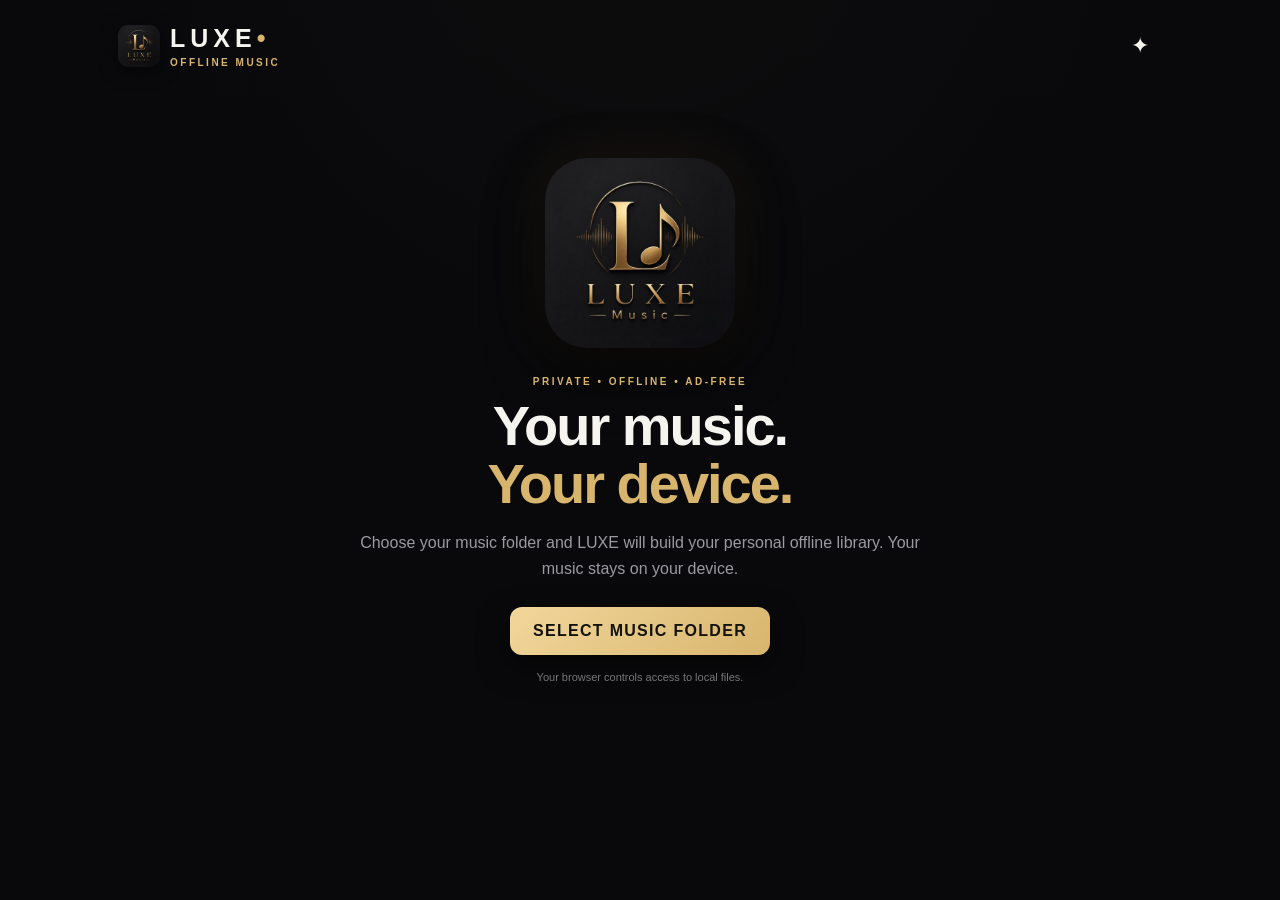
==== commit 2fdc31d2: "Add files via upload" ====
--- a/app/src/main/assets/index.html
+++ b/app/src/main/assets/index.html
@@ -4,698 +4,162 @@
 <meta charset="UTF-8">
 <meta name="viewport" content="width=device-width,initial-scale=1,viewport-fit=cover">
 <meta name="theme-color" content="#09090b">
+<meta name="mobile-web-app-capable" content="yes">
+<meta name="apple-mobile-web-app-capable" content="yes">
+<meta name="apple-mobile-web-app-status-bar-style" content="black-translucent">
+<meta name="format-detection" content="telephone=no">
 <title>LUXE Music</title>
+<link rel="icon" type="image/png" href="luxe_logo.png">
+<link rel="apple-touch-icon" href="luxe_logo.png">
 <link rel="stylesheet" href="style.css">
 </head>
-
 <body>
 
-<div class="app">
+<div class="app" id="appRoot">
+<header class="topbar">
+  <div class="brand-wrap">
+    <img src="luxe_logo.png" class="topbar-logo" alt="LUXE Music logo">
+    <div>
+      <div class="brand">LUXE<span>•</span></div>
+      <div class="subtitle">OFFLINE MUSIC</div>
+    </div>
+  </div>
+  <button id="themeBtn" class="icon-btn" title="Customize appearance" aria-label="Customize appearance">✦</button>
+</header>
 
-<header class="topbar">
-  <div>
-    <div class="brand">LUXE<span>•</span></div>
-    <div class="subtitle">OFFLINE MUSIC</div>
+<main>
+<section id="welcome" class="welcome screen">
+  <div class="hero-logo-wrap"><img src="luxe_logo.png" class="hero-logo" alt="LUXE Music logo"></div>
+  <p class="eyebrow">PRIVATE • OFFLINE • AD-FREE</p>
+  <h1>Your music.<br><em>Your device.</em></h1>
+  <p class="muted">Choose your music folder and LUXE will build your personal offline library. Your music stays on your device.</p>
+  <button id="chooseFolderBtn" class="primary-btn">SELECT MUSIC FOLDER</button>
+  <input id="folderInput" type="file" webkitdirectory directory multiple accept="audio/*" hidden>
+  <p id="folderStatus" class="tiny">Your browser controls access to local files.</p>
+</section>
+
+<section id="library" class="screen hidden">
+  <div class="greeting">
+    <div><p class="eyebrow">YOUR LIBRARY</p><h1 id="hello">Good morning</h1></div>
+    <button id="rescanBtn" class="small-btn">↻ Rescan</button>
   </div>
 
-  <button id="themeBtn" class="icon-btn" title="Customize appearance">✦</button>
-</header>
+  <section id="homeContent" class="home-content">
+    <div class="home-hero">
+      <div><p class="eyebrow">WELCOME BACK</p><h2>Your music, beautifully organized.</h2><p>Explore your songs, artists, playlists and recently played music.</p></div>
+      <div class="home-hero-note">♫</div>
+    </div>
 
+    <div class="home-section">
+      <div class="home-section-title"><h2>Recently Played</h2><button id="seeRecentBtn" class="text-btn">See all</button></div>
+      <div id="recentHome" class="horizontal-list" aria-label="Recently played"></div>
+    </div>
 
-<main>
+    <div class="home-section">
+      <div class="home-section-title"><h2>Your Library</h2></div>
+      <div class="library-actions">
+        <button class="library-action" data-library="songs"><span class="action-icon">♫</span><strong>All Songs</strong><small id="homeSongCount">0 tracks</small></button>
+        <button class="library-action" data-library="artists"><span class="action-icon">♟</span><strong>Artists</strong><small id="homeArtistCount">0 artists</small></button>
+        <button class="library-action" data-library="playlists"><span class="action-icon">☷</span><strong>Playlists</strong><small id="homePlaylistCount">0 playlists</small></button>
+        <button class="library-action" data-library="favorites"><span class="action-icon">♡</span><strong>Favorites</strong><small id="homeFavoriteCount">0 songs</small></button>
+      </div>
+    </div>
 
-<!-- WELCOME -->
+    <div class="home-section">
+      <div class="home-section-title"><h2>Quick Play</h2></div>
+      <div class="quick-play-row">
+        <button id="shuffleAllBtn" class="quick-play"><span>⤨</span><div><strong>Shuffle All</strong><small>Play your whole library</small></div></button>
+        <button id="playAllBtn" class="quick-play"><span>▶</span><div><strong>Play All</strong><small>Play songs in order</small></div></button>
+      </div>
+    </div>
+  </section>
 
-<section id="welcome" class="welcome screen">
+  <div class="searchbox" role="search"><span>⌕</span><input id="search" placeholder="Search your music..." autocomplete="off" aria-label="Search your music"></div>
 
-  <div class="hero-ring">
-    <div class="hero-note">♪</div>
+  <div class="library-tabs" role="tablist">
+    <button class="library-tab active" data-library="home" role="tab">Home</button>
+    <button class="library-tab" data-library="songs" role="tab">All Songs</button>
+    <button class="library-tab" data-library="artists" role="tab">Artists</button>
+    <button class="library-tab" data-library="playlists" role="tab">Playlists</button>
+    <button class="library-tab" data-library="favorites" role="tab">Favorites</button>
   </div>
 
-  <p class="eyebrow">PRIVATE • OFFLINE • AD-FREE</p>
-
-  <h1>
-    Your music.<br>
-    <em>Your device.</em>
-  </h1>
-
-  <p class="muted">
-    Choose your music folder and LUXE will build your personal
-    offline library. Your music stays on your device.
-  </p>
-
-  <button id="chooseFolderBtn" class="primary-btn">
-    SELECT MUSIC FOLDER
-  </button>
-
-  <input
-    id="folderInput"
-    type="file"
-    webkitdirectory
-    directory
-    multiple
-    accept="audio/*"
-    hidden
-  >
-
-  <p id="folderStatus" class="tiny">
-    Your browser controls access to local files.
-  </p>
-
+  <div id="breadcrumb" class="breadcrumb hidden"></div>
+  <div class="section-title"><h2 id="sectionHeading">Your Music</h2><div class="view-tools"><span id="resultCount"></span><button id="orderBtn" class="view-btn order-btn" title="Playback order" aria-label="Playback order">⇄</button><button id="viewList" class="view-btn active" title="List view" aria-label="List view">☷</button><button id="viewGrid" class="view-btn" title="Grid view" aria-label="Grid view">▦</button></div></div>
+  <div id="songList" class="song-list"></div>
+  <div id="collectionGrid" class="collection-grid hidden"></div>
+  <div id="playlistGrid" class="playlist-grid hidden"></div>
+  <div id="empty" class="empty hidden">Nothing matches your search.</div>
 </section>
-
-
-<!-- LIBRARY -->
-
-<section id="library" class="screen hidden">
-
-  <div class="greeting">
-
-    <div>
-      <p class="eyebrow">YOUR LIBRARY</p>
-      <h1 id="hello">Good morning</h1>
-    </div>
-
-    <button id="rescanBtn" class="small-btn">
-      ↻ Rescan
-    </button>
-
-  </div>
-
-
-  <!-- HOME CONTENT -->
-
-  <section id="homeContent" class="home-content">
-
-    <div class="home-hero">
-
-      <div>
-        <p class="eyebrow">WELCOME BACK</p>
-
-        <h2>Your music, beautifully organized.</h2>
-
-        <p>
-          Explore your songs, artists, playlists and recently played music.
-        </p>
-      </div>
-
-      <div class="home-hero-note">♫</div>
-
-    </div>
-
-
-    <div class="home-section">
-
-      <div class="home-section-title">
-        <h2>Recently Played</h2>
-        <button id="seeRecentBtn" class="text-btn">See all</button>
-      </div>
-
-      <div id="recentHome" class="horizontal-list"></div>
-
-    </div>
-
-
-    <div class="home-section">
-
-      <div class="home-section-title">
-        <h2>Your Library</h2>
-      </div>
-
-      <div class="library-actions">
-
-        <button class="library-action" data-library="songs">
-          <span class="action-icon">♫</span>
-          <strong>All Songs</strong>
-          <small id="homeSongCount">0 tracks</small>
-        </button>
-
-        <button class="library-action" data-library="artists">
-          <span class="action-icon">♟</span>
-          <strong>Artists</strong>
-          <small id="homeArtistCount">0 artists</small>
-        </button>
-
-        <button class="library-action" data-library="playlists">
-          <span class="action-icon">☷</span>
-          <strong>Playlists</strong>
-          <small id="homePlaylistCount">0 playlists</small>
-        </button>
-
-        <button class="library-action" data-library="favorites">
-          <span class="action-icon">♡</span>
-          <strong>Favorites</strong>
-          <small id="homeFavoriteCount">0 songs</small>
-        </button>
-
-      </div>
-
-    </div>
-
-
-    <div class="home-section">
-
-      <div class="home-section-title">
-        <h2>Quick Play</h2>
-      </div>
-
-      <div class="quick-play-row">
-
-        <button id="shuffleAllBtn" class="quick-play">
-          <span>⤨</span>
-          <div>
-            <strong>Shuffle All</strong>
-            <small>Play your whole library</small>
-          </div>
-        </button>
-
-        <button id="playAllBtn" class="quick-play">
-          <span>▶</span>
-          <div>
-            <strong>Play All</strong>
-            <small>Play songs in order</small>
-          </div>
-        </button>
-
-      </div>
-
-    </div>
-
-  </section>
-
-
-  <!-- SEARCH -->
-
-  <div class="searchbox">
-
-    <span>⌕</span>
-
-    <input
-      id="search"
-      placeholder="Search your music..."
-      autocomplete="off"
-    >
-
-  </div>
-
-
-  <!-- MAIN TABS -->
-
-  <div class="library-tabs">
-
-    <button class="library-tab active" data-library="home">
-      Home
-    </button>
-
-    <button class="library-tab" data-library="songs">
-      All Songs
-    </button>
-
-    <button class="library-tab" data-library="artists">
-      Artists
-    </button>
-
-    <button class="library-tab" data-library="playlists">
-      Playlists
-    </button>
-
-    <button class="library-tab" data-library="favorites">
-      Favorites
-    </button>
-
-  </div>
-
-
-  <div id="breadcrumb" class="breadcrumb hidden"></div>
-
-
-  <div class="section-title">
-
-    <h2 id="sectionHeading">
-      Your Music
-    </h2>
-
-    <div class="view-tools">
-
-      <span id="resultCount"></span>
-
-      <button
-        id="viewList"
-        class="view-btn active"
-        title="List view"
-      >
-        ☷
-      </button>
-
-      <button
-        id="viewGrid"
-        class="view-btn"
-        title="Grid view"
-      >
-        ▦
-      </button>
-
-    </div>
-
-  </div>
-
-
-  <div id="songList" class="song-list"></div>
-
-  <div id="collectionGrid" class="collection-grid hidden"></div>
-
-  <div id="playlistGrid" class="playlist-grid hidden"></div>
-
-  <div id="empty" class="empty hidden">
-    Nothing matches your search.
-  </div>
-
-</section>
-
 </main>
 
-
-<!-- MINI PLAYER -->
-
 <div id="miniPlayer" class="mini-player hidden" aria-label="Now playing mini player">
-
   <div class="mini-swipe-handle" aria-hidden="true"></div>
-
-  <div id="miniArt" class="art small-art">
-    ♪
-  </div>
-
-  <div class="mini-info">
-
-    <strong id="miniTitle">
-      Nothing playing
-    </strong>
-
-    <span id="miniArtist">
-      Choose a song
-    </span>
-
-  </div>
-
-  <div class="mini-controls" aria-label="Mini player controls">
-
-    <button id="miniPrev" class="mini-control" type="button" aria-label="Previous song">
-      ◀
-    </button>
-
-    <button id="miniFavorite" class="mini-control mini-favorite" type="button" aria-label="Favorite song">
-      ♡
-    </button>
-
-    <button id="miniPlay" class="play-circle" type="button" aria-label="Play or pause">
-      ▶
-    </button>
-
-    <button id="miniNext" class="mini-control" type="button" aria-label="Next song">
-      ▶
-    </button>
-
-    <button id="miniShuffle" class="mini-control mini-mode" type="button" aria-label="Shuffle">
-      ⤨
-    </button>
-
-    <button id="miniRepeat" class="mini-control mini-mode" type="button" aria-label="Repeat">
-      ↻
-    </button>
-
-  </div>
-
+  <div id="miniArt" class="art small-art">♪</div>
+  <div class="mini-info"><strong id="miniTitle">Nothing playing</strong><span id="miniArtist">Choose a song</span></div>
+  <button id="miniPrev" class="mini-control mini-prev" type="button" aria-label="Previous song">◀</button>
+  <button id="miniPlay" class="play-circle" aria-label="Play or pause">▶</button>
+  <button id="miniNext" class="mini-control mini-next" type="button" aria-label="Next song">▶</button>
 </div>
 
-
-<!-- BOTTOM NAV -->
-
-<nav id="nav" class="bottom-nav hidden">
-
-  <button class="nav-item active" data-tab="home">
-    ⌂
-    <span>Home</span>
-  </button>
-
-  <button class="nav-item" data-tab="library">
-    ♫
-    <span>Library</span>
-  </button>
-
-  <button class="nav-item" data-tab="favorites">
-    ♡
-    <span>Favorites</span>
-  </button>
-
+<nav id="nav" class="bottom-nav hidden" aria-label="Main navigation">
+  <button class="nav-item active" data-tab="home">⌂<span>Home</span></button>
+  <button class="nav-item" data-tab="library">♫<span>Library</span></button>
+  <button class="nav-item" data-tab="favorites">♡<span>Favorites</span></button>
 </nav>
 
-
-<!-- FULL PLAYER -->
-
-<div id="playerModal" class="player-modal hidden">
-
-  <button id="closePlayer" class="close-player">
-    ⌄
-  </button>
-
+<div id="playerModal" class="player-modal hidden" role="dialog" aria-modal="true" aria-label="Now playing">
+  <div class="player-topbar">
+    <button id="closePlayer" class="close-player" aria-label="Close player">⌄</button>
+    <span class="player-top-title">NOW PLAYING</span>
+    <button id="playerMoreBtn" class="player-more" type="button" aria-label="More player options">•••</button>
+  </div>
   <div class="player-content">
-
-    <div id="bigArt" class="art big-art">
-      ♪
+    <div id="bigArt" class="art big-art">♪</div>
+    <div class="player-song-head">
+      <div class="player-title-row"><div><p class="eyebrow">NOW PLAYING</p><h2 id="bigTitle">Nothing playing</h2><p id="bigArtist" class="muted">Choose a song</p></div><button id="playerFavoriteBtn" class="player-favorite" type="button" aria-label="Favorite song">♡</button></div>
+      <p id="bigMeta" class="player-meta">Local Music</p>
     </div>
-
-    <p class="eyebrow">
-      NOW PLAYING
-    </p>
-
-    <h2 id="bigTitle">
-      Nothing playing
-    </h2>
-
-    <p id="bigArtist" class="muted">
-      Choose a song
-    </p>
-
-    <input
-      id="progress"
-      class="progress"
-      type="range"
-      min="0"
-      max="100"
-      value="0"
-    >
-
-    <div class="time-row">
-      <span id="currentTime">0:00</span>
-      <span id="duration">0:00</span>
+    <input id="progress" class="progress" type="range" min="0" max="100" step="0.01" value="0" aria-label="Song progress">
+    <div class="time-row"><span id="currentTime">0:00</span><span id="duration">0:00</span></div>
+    <div class="controls">
+      <button id="shuffleBtn" class="control" aria-label="Shuffle">⤨</button>
+      <button id="prevBtn" class="control" aria-label="Previous">◀</button>
+      <button id="bigPlay" class="big-play" aria-label="Play or pause">▶</button>
+      <button id="nextBtn" class="control" aria-label="Next">▶</button>
+      <button id="repeatBtn" class="control" aria-label="Repeat">↻</button>
     </div>
-
-    <div class="controls">
-
-      <button id="shuffleBtn" class="control">
-        ⤨
-      </button>
-
-      <button id="prevBtn" class="control">
-        ◀
-      </button>
-
-      <button id="bigPlay" class="big-play">
-        ▶
-      </button>
-
-      <button id="nextBtn" class="control">
-        ▶
-      </button>
-
-      <button id="repeatBtn" class="control">
-        ↻
-      </button>
-
-    </div>
-
-    <div class="volume-row">
-      🔊
-      <input
-        id="volume"
-        type="range"
-        min="0"
-        max="1"
-        step=".01"
-        value=".85"
-      >
-    </div>
-
+    <div class="volume-row"><span aria-hidden="true">🔊</span><input id="volume" type="range" min="0" max="1" step=".01" value=".85" aria-label="Volume"></div>
+    <div class="player-gesture-hint" aria-hidden="true">Swipe down to close • Swipe left/right to change track</div>
   </div>
-
 </div>
 
-
-<!-- THEME PANEL -->
+<div id="playOrderPanel" class="overlay hidden" role="dialog" aria-modal="true" aria-label="Playback order">
+  <div class="settings-panel playback-order-panel">
+    <div class="settings-header"><div><p class="eyebrow">PLAYBACK</p><h2>Play Order</h2></div><button id="closePlayOrder" class="panel-close" aria-label="Close play order">×</button></div>
+    <div class="play-order-options">
+      <button id="orderRandom" class="play-order-option" type="button"><span class="play-order-icon">⤨</span><span><strong>Random</strong><small>Play songs in a random order.</small></span><span class="play-order-check">✓</span></button>
+      <button id="orderConsecutive" class="play-order-option" type="button"><span class="play-order-icon">→</span><span><strong>Consecutively</strong><small>Play songs in their current order.</small></span><span class="play-order-check">✓</span></button>
+    </div>
+  </div>
+</div>
 
 <div id="themePanel" class="overlay hidden">
-
   <div class="settings-panel">
-
-    <div class="settings-header">
-
-      <div>
-        <p class="eyebrow">APPEARANCE</p>
-        <h2>Customize LUXE</h2>
-      </div>
-
-      <button id="closeTheme" class="panel-close">
-        ×
-      </button>
-
-    </div>
-
-
-    <div class="setting-group">
-
-      <label>Accent Theme</label>
-
-      <div class="theme-options">
-
-        <button data-theme-choice="deluxe">
-          <span class="theme-dot deluxe-dot"></span>
-          Deluxe
-        </button>
-
-        <button data-theme-choice="truck">
-          <span class="theme-dot truck-dot"></span>
-          Warm
-        </button>
-
-        <button data-theme-choice="sport">
-          <span class="theme-dot sport-dot"></span>
-          Sport
-        </button>
-
-      </div>
-
-    </div>
-
-
-    <div class="setting-group">
-
-      <label>Font</label>
-
-      <select id="fontSelect">
-
-        <option value="Inter">
-          Inter
-        </option>
-
-        <option value="Segoe UI">
-          Segoe UI
-        </option>
-
-        <option value="Georgia">
-          Georgia
-        </option>
-
-        <option value="Trebuchet MS">
-          Trebuchet
-        </option>
-
-        <option value="Verdana">
-          Verdana
-        </option>
-
-        <option value="Courier New">
-          Courier
-        </option>
-
-        <option value="Comic Sans MS">
-          Casual
-        </option>
-
-      </select>
-
-      <small>
-        The browser can only use fonts available on the device.
-      </small>
-
-    </div>
-
-
-    <div class="setting-group">
-
-      <label>Background</label>
-
-      <div class="wallpaper-grid">
-
-        <button
-          class="wallpaper preset-wall-1"
-          data-wallpaper="wall1"
-        >
-          Default
-        </button>
-
-        <button
-          class="wallpaper preset-wall-2"
-          data-wallpaper="wall2"
-        >
-          Gold
-        </button>
-
-        <button
-          class="wallpaper preset-wall-3"
-          data-wallpaper="wall3"
-        >
-          Midnight
-        </button>
-
-        <button
-          class="wallpaper preset-wall-4"
-          data-wallpaper="wall4"
-        >
-          Aurora
-        </button>
-
-      </div>
-
-      <label class="upload-wallpaper">
-        + Use image from device
-
-        <input
-          id="wallpaperInput"
-          type="file"
-          accept="image/*"
-          hidden
-        >
-
-      </label>
-
-      <button id="removeWallpaper" class="danger-btn">
-        Remove background image
-      </button>
-
-    </div>
-
+    <div class="settings-header"><div><p class="eyebrow">APPEARANCE</p><h2>Customize LUXE</h2></div><button id="closeTheme" class="panel-close" aria-label="Close appearance">×</button></div>
+    <div class="setting-group"><label>Accent Theme</label><div class="theme-options"><button data-theme-choice="deluxe"><span class="theme-dot deluxe-dot"></span>Deluxe</button><button data-theme-choice="truck"><span class="theme-dot truck-dot"></span>Warm</button><button data-theme-choice="sport"><span class="theme-dot sport-dot"></span>Sport</button></div></div>
+    <div class="setting-group"><label>Font</label><select id="fontSelect"><option value="Inter">Inter</option><option value="Segoe UI">Segoe UI</option><option value="Georgia">Georgia</option><option value="Trebuchet MS">Trebuchet</option><option value="Verdana">Verdana</option><option value="Courier New">Courier</option><option value="Comic Sans MS">Casual</option></select><small>The browser can only use fonts available on the device.</small></div>
+    <div class="setting-group"><label>Background</label><div class="wallpaper-grid"><button class="wallpaper preset-wall-1" data-wallpaper="wall1">Default</button><button class="wallpaper preset-wall-2" data-wallpaper="wall2">Gold</button><button class="wallpaper preset-wall-3" data-wallpaper="wall3">Midnight</button><button class="wallpaper preset-wall-4" data-wallpaper="wall4">Aurora</button></div><label class="upload-wallpaper">+ Use image from device<input id="wallpaperInput" type="file" accept="image/*" hidden></label><button id="removeWallpaper" class="danger-btn">Remove background image</button></div>
   </div>
-
 </div>
 
+<div id="playlistCreatePanel" class="overlay hidden"><div class="dialog"><div class="dialog-header"><div><p class="eyebrow">NEW PLAYLIST</p><h2>Create Playlist</h2></div><button id="closePlaylistCreate" class="panel-close" aria-label="Close">×</button></div><input id="playlistNameInput" class="dialog-input" placeholder="Playlist name" maxlength="50"><button id="createPlaylistConfirm" class="primary-btn">CREATE PLAYLIST</button></div></div>
 
-<!-- CREATE PLAYLIST PANEL -->
+<div id="addSongsPanel" class="overlay hidden"><div class="dialog add-songs-dialog"><div class="dialog-header"><div><p class="eyebrow">PLAYLIST</p><h2 id="addSongsTitle">Add Songs</h2></div><button id="closeAddSongs" class="panel-close" aria-label="Close">×</button></div><div class="add-song-search"><span>⌕</span><input id="addSongSearch" placeholder="Search songs..." aria-label="Search songs to add"></div><div id="addSongList" class="add-song-list"></div><button id="doneAddSongs" class="primary-btn">DONE</button></div></div>
 
-<div id="playlistCreatePanel" class="overlay hidden">
-
-  <div class="dialog">
-
-    <div class="dialog-header">
-
-      <div>
-        <p class="eyebrow">NEW PLAYLIST</p>
-        <h2>Create Playlist</h2>
-      </div>
-
-      <button id="closePlaylistCreate" class="panel-close">
-        ×
-      </button>
-
-    </div>
-
-    <input
-      id="playlistNameInput"
-      class="dialog-input"
-      placeholder="Playlist name"
-      maxlength="50"
-    >
-
-    <button id="createPlaylistConfirm" class="primary-btn">
-      CREATE PLAYLIST
-    </button>
-
-  </div>
-
-</div>
-
-
-<!-- ADD SONGS PANEL -->
-
-<div id="addSongsPanel" class="overlay hidden">
-
-  <div class="dialog add-songs-dialog">
-
-    <div class="dialog-header">
-
-      <div>
-        <p class="eyebrow">PLAYLIST</p>
-        <h2 id="addSongsTitle">Add Songs</h2>
-      </div>
-
-      <button id="closeAddSongs" class="panel-close">
-        ×
-      </button>
-
-    </div>
-
-    <div class="add-song-search">
-
-      <span>⌕</span>
-
-      <input
-        id="addSongSearch"
-        placeholder="Search songs..."
-      >
-
-    </div>
-
-    <div id="addSongList" class="add-song-list"></div>
-
-    <button id="doneAddSongs" class="primary-btn">
-      DONE
-    </button>
-
-  </div>
-
-</div>
-
-
-<!-- PLAYLIST DETAILS -->
-
-<div id="playlistPanel" class="overlay hidden">
-
-  <div class="dialog playlist-dialog">
-
-    <div class="dialog-header">
-
-      <div>
-        <p class="eyebrow">PLAYLIST</p>
-        <h2 id="playlistPanelTitle">Playlist</h2>
-      </div>
-
-      <button id="closePlaylistPanel" class="panel-close">
-        ×
-      </button>
-
-    </div>
-
-    <div class="playlist-actions">
-
-      <button id="playlistPlayBtn" class="primary-btn">
-        ▶ PLAY
-      </button>
-
-      <button id="playlistAddBtn" class="secondary-btn">
-        + ADD SONGS
-      </button>
-
-    </div>
-
-    <div id="playlistSongs" class="playlist-songs"></div>
-
-  </div>
-
-</div>
-
+<div id="playlistPanel" class="overlay hidden"><div class="dialog playlist-dialog"><div class="dialog-header"><div><p class="eyebrow">PLAYLIST</p><h2 id="playlistPanelTitle">Playlist</h2></div><button id="closePlaylistPanel" class="panel-close" aria-label="Close">×</button></div><div class="playlist-actions"><button id="playlistPlayBtn" class="primary-btn">▶ PLAY</button><button id="playlistAddBtn" class="secondary-btn">+ ADD SONGS</button><button id="playlistDeleteBtn" class="danger-btn playlist-detail-delete">DELETE</button></div><div id="playlistSongs" class="playlist-songs"></div></div></div>
 
 <audio id="audio" preload="metadata"></audio>
-
 <script src="app.js"></script>
-
 </body>
-</html>+</html>
--- a/app/src/main/assets/style.css
+++ b/app/src/main/assets/style.css
@@ -1,2012 +1,378 @@
-*{
-  box-sizing:border-box;
-}
-
-:root{
-  --bg:#09090b;
-  --panel:#111115;
-  --panel2:#17171c;
-  --text:#f5f4ef;
-  --muted:#9b9aa1;
-  --line:#29292f;
-  --accent:#d7b56d;
-  --accent2:#f2d79c;
-  --font:Inter,Segoe UI,Arial,sans-serif;
-  --wallpaper:none;
-}
-
-html{
-  min-height:100%;
-  background:var(--bg);
-}
-
-body{
-  margin:0;
-  min-height:100vh;
-  color:var(--text);
-  font-family:var(--font);
-  background:
-    linear-gradient(#09090bd9,#09090bf2),
-    var(--wallpaper),
-    radial-gradient(circle at 50% -10%,#29241b 0,#0d0d10 35%,#09090b 70%);
-  background-size:cover;
-  background-position:center;
-  background-attachment:fixed;
-}
-
-button,
-input,
-select{
-  font:inherit;
-}
-
-button{
-  -webkit-tap-highlight-color:transparent;
-}
-
-.app{
-  width:100%;
-  max-width:1100px;
-  min-height:100vh;
-  margin:auto;
-  padding-bottom:110px;
-}
-
-.topbar{
-  display:flex;
-  justify-content:space-between;
-  align-items:center;
-  padding:24px 28px 8px;
-}
-
-.brand{
-  font-size:25px;
-  font-weight:800;
-  letter-spacing:5px;
-}
-
-.brand span{
-  color:var(--accent);
-}
-
-.subtitle,
-.eyebrow{
-  font-size:10px;
-  letter-spacing:2.5px;
-  color:var(--accent);
-  font-weight:700;
-}
-
-.subtitle{
-  margin-top:4px;
-}
-
-.icon-btn{
-  background:none;
-  border:0;
-  color:var(--text);
-  font-size:22px;
-  cursor:pointer;
-}
-
-.screen{
-  padding:28px;
-}
-
-.hidden{
-  display:none!important;
-}
-
-
-/* WELCOME */
-
-.welcome{
-  text-align:center;
-  max-width:700px;
-  margin:6vh auto;
-}
-
-.hero-ring{
-  width:145px;
-  height:145px;
-  border:1px solid #5d4d30;
-  border-radius:50%;
-  margin:0 auto 28px;
-  display:grid;
-  place-items:center;
-  box-shadow:
-    0 0 55px #9e7a3220,
-    inset 0 0 30px #9e7a3215;
-}
-
-.hero-note{
-  width:105px;
-  height:105px;
-  border-radius:50%;
-  background:linear-gradient(145deg,#29231a,#0e0e11);
-  display:grid;
-  place-items:center;
-  font-size:54px;
-  color:var(--accent);
-  box-shadow:inset 0 1px #ffffff12;
-}
-
-.welcome h1{
-  font-size:56px;
-  line-height:1.03;
-  margin:10px 0 18px;
-  letter-spacing:-2px;
-}
-
-.welcome h1 em{
-  color:var(--accent);
-  font-style:normal;
-}
-
-.muted{
-  color:var(--muted);
-  line-height:1.6;
-}
-
-.welcome>.muted{
-  max-width:560px;
-  margin:0 auto 25px;
-}
-
-.primary-btn{
-  border:0;
-  background:linear-gradient(135deg,var(--accent2),var(--accent));
-  color:#14120d;
-  font-weight:800;
-  letter-spacing:1.3px;
-  padding:15px 23px;
-  border-radius:12px;
-  cursor:pointer;
-  box-shadow:0 12px 30px #0008;
-}
-
-.primary-btn:hover{
-  transform:translateY(-1px);
-}
-
-.tiny{
-  font-size:11px;
-  color:#777;
-  margin-top:16px;
-}
-
-
-/* GREETING */
-
-.greeting{
-  display:flex;
-  justify-content:space-between;
-  align-items:end;
-  margin:8px 0 24px;
-}
-
-.greeting h1{
-  font-size:40px;
-  margin:7px 0 0;
-  letter-spacing:-1px;
-}
-
-.small-btn{
-  border:1px solid var(--line);
-  background:#111115;
-  color:var(--text);
-  border-radius:10px;
-  padding:10px 13px;
-  cursor:pointer;
-}
-
-
-/* HOME */
-
-.home-content{
-  display:flex;
-  flex-direction:column;
-  gap:28px;
-  margin-bottom:30px;
-}
-
-.home-hero{
-  min-height:190px;
-  border:1px solid var(--line);
-  border-radius:22px;
-  padding:26px;
-  display:flex;
-  justify-content:space-between;
-  align-items:center;
-  overflow:hidden;
-  background:
-    radial-gradient(circle at 90% 20%,#d7b56d20,transparent 35%),
-    linear-gradient(145deg,#1c1a17,#101014);
-}
-
-.home-hero h2{
-  font-size:30px;
-  max-width:520px;
-  margin:10px 0;
-}
-
-.home-hero p:last-child{
-  color:var(--muted);
-  max-width:500px;
-}
-
-.home-hero-note{
-  width:130px;
-  height:130px;
-  border-radius:50%;
-  display:grid;
-  place-items:center;
-  font-size:65px;
-  color:var(--accent);
-  background:linear-gradient(145deg,#2a2419,#101014);
-  border:1px solid #4b402c;
-  box-shadow:0 20px 50px #0008;
-  flex-shrink:0;
-}
-
-.home-section{
-  width:100%;
-}
-
-.home-section-title{
-  display:flex;
-  justify-content:space-between;
-  align-items:center;
-  margin-bottom:13px;
-}
-
-.home-section-title h2{
-  font-size:18px;
-  margin:0;
-}
-
-.text-btn{
-  border:0;
-  background:none;
-  color:var(--accent);
-  cursor:pointer;
-  font-size:12px;
-}
-
-.library-actions{
-  display:grid;
-  grid-template-columns:repeat(4,1fr);
-  gap:12px;
-}
-
-.library-action{
-  border:1px solid var(--line);
-  background:linear-gradient(145deg,#19191e,#101014);
-  color:var(--text);
-  border-radius:16px;
-  padding:18px;
-  text-align:left;
-  cursor:pointer;
-  min-height:130px;
-}
-
-.library-action:hover{
-  border-color:#65532f;
-  transform:translateY(-2px);
-}
-
-.action-icon{
-  display:block;
-  font-size:26px;
-  color:var(--accent);
-  margin-bottom:24px;
-}
-
-.library-action strong,
-.library-action small{
-  display:block;
-}
-
-.library-action small{
-  margin-top:4px;
-  color:var(--muted);
-  font-size:11px;
-}
-
-.quick-play-row{
-  display:grid;
-  grid-template-columns:1fr 1fr;
-  gap:12px;
-}
-
-.quick-play{
-  border:1px solid var(--line);
-  background:#121216;
-  color:var(--text);
-  border-radius:14px;
-  padding:16px;
-  display:flex;
-  align-items:center;
-  gap:14px;
-  cursor:pointer;
-  text-align:left;
-}
-
-.quick-play>span{
-  width:42px;
-  height:42px;
-  border-radius:50%;
-  display:grid;
-  place-items:center;
-  background:#282116;
-  color:var(--accent);
-  font-size:20px;
-}
-
-.quick-play strong,
-.quick-play small{
-  display:block;
-}
-
-.quick-play small{
-  color:var(--muted);
-  font-size:11px;
-  margin-top:4px;
-}
-
-.horizontal-list{
-  display:flex;
-  gap:12px;
-  overflow-x:auto;
-  padding:3px 2px 8px;
-}
-
-.horizontal-list:empty::after{
-  content:"No recently played songs yet.";
-  color:var(--muted);
-  font-size:12px;
-}
-
-
-/* SEARCH */
-
-.searchbox{
-  height:50px;
-  border:1px solid var(--line);
-  background:#101014dd;
-  border-radius:14px;
-  display:flex;
-  align-items:center;
-  padding:0 15px;
-  gap:10px;
-  margin-bottom:17px;
-}
-
-.searchbox span{
-  font-size:24px;
-  color:var(--muted);
-}
-
-.searchbox input{
-  background:none;
-  border:0;
-  outline:0;
-  color:var(--text);
-  width:100%;
-  font-size:15px;
-}
-
-
-/* TABS */
-
-.library-tabs{
-  display:flex;
-  gap:7px;
-  overflow-x:auto;
-  margin:15px 0;
-  padding-bottom:3px;
-  scrollbar-width:none;
-}
-
-.library-tabs::-webkit-scrollbar{
-  display:none;
-}
-
-.library-tab{
-  border:1px solid var(--line);
-  background:#111115;
-  color:var(--muted);
-  padding:10px 15px;
-  border-radius:10px;
-  white-space:nowrap;
-  cursor:pointer;
-}
-
-.library-tab.active{
-  color:var(--accent2);
-  background:#302718;
-  border-color:#806737;
-}
-
-
-/* SECTION */
-
-.section-title{
-  display:flex;
-  justify-content:space-between;
-  align-items:center;
-  gap:15px;
-  margin-top:20px;
-}
-
-.section-title h2{
-  font-size:19px;
-  margin:0;
-}
-
-.view-tools{
-  display:flex;
-  align-items:center;
-  gap:5px;
-}
-
-.view-tools>span{
-  color:var(--muted);
-  font-size:12px;
-  margin-right:4px;
-}
-
-.view-btn{
-  width:31px;
-  height:31px;
-  border:1px solid var(--line);
-  background:#111115;
-  color:var(--muted);
-  border-radius:8px;
-  cursor:pointer;
-}
-
-.view-btn.active{
-  color:var(--accent);
-  border-color:#806737;
-  background:#302718;
-}
-
-
-/* SONG LIST */
-
-.song-list{
-  display:flex;
-  flex-direction:column;
-  margin-top:9px;
-}
-
-.song{
-  display:grid;
-  grid-template-columns:52px minmax(0,1fr) auto;
-  gap:13px;
-  align-items:center;
-  padding:9px;
-  border-radius:13px;
-  cursor:pointer;
-}
-
-.song:hover{
-  background:#ffffff06;
-}
-
-.song-info{
-  min-width:0;
-}
-
-.song-info strong,
-.song-info span{
-  display:block;
-  white-space:nowrap;
-  overflow:hidden;
-  text-overflow:ellipsis;
-}
-
-.song-info span{
-  font-size:12px;
-  color:var(--muted);
-  margin-top:4px;
-}
-
-.song-actions{
-  display:flex;
-  gap:4px;
-}
-
-.song-actions button{
-  background:none;
-  border:0;
-  color:var(--muted);
-  cursor:pointer;
-  font-size:19px;
-  padding:7px;
-}
-
-.song-actions .fav{
-  color:var(--accent);
-}
-
-.song.playing{
-  background:#d7b56d0e;
-  outline:1px solid #80673744;
-}
-
-.song.playing .song-info strong{
-  color:var(--accent2);
-}
-
-
-/* ART */
-
-.art{
-  background:
-    linear-gradient(145deg,#272118,#111216);
-  border:1px solid #3b3222;
-  display:grid;
-  place-items:center;
-  color:var(--accent);
-  overflow:hidden;
-  flex-shrink:0;
-}
-
-.art img{
-  width:100%;
-  height:100%;
-  object-fit:cover;
-  display:block;
-}
-
-.small-art{
-  width:48px;
-  height:48px;
-  border-radius:10px;
-  font-size:21px;
-}
-
-.song .small-art{
-  width:52px;
-  height:52px;
-}
-
-
-/* GRID VIEW */
-
-.song-list.grid-view{
-  display:grid;
-  grid-template-columns:repeat(4,minmax(0,1fr));
-  gap:14px;
-  margin-top:12px;
-}
-
-.song-list.grid-view .song{
-  display:flex;
-  flex-direction:column;
-  align-items:stretch;
-  gap:0;
-  min-width:0;
-  padding:11px;
-  background:linear-gradient(145deg,#18181d,#101014);
-  border:1px solid var(--line);
-  border-radius:16px;
-}
-
-.song-list.grid-view .song:hover{
-  border-color:#5f4d2e;
-}
-
-.song-list.grid-view .small-art{
-  width:100%;
-  height:auto;
-  aspect-ratio:1;
-  margin-bottom:12px;
-  border-radius:12px;
-  font-size:45px;
-}
-
-.song-list.grid-view .song-info{
-  width:100%;
-}
-
-.song-list.grid-view .song-actions{
-  width:100%;
-  justify-content:space-between;
-  margin-top:10px;
-}
-
-
-/* COLLECTIONS */
-
-.collection-grid{
-  display:grid;
-  grid-template-columns:repeat(4,minmax(0,1fr));
-  gap:14px;
-  margin-top:12px;
-}
-
-.collection-card{
-  border:1px solid var(--line);
-  background:linear-gradient(145deg,#19191e,#101014);
-  border-radius:16px;
-  padding:11px;
-  text-align:left;
-  cursor:pointer;
-  color:var(--text);
-  min-width:0;
-}
-
-.collection-card:hover{
-  border-color:#68552f;
-  transform:translateY(-2px);
-}
-
-.collection-art{
-  aspect-ratio:1;
-  border-radius:12px;
-  background:linear-gradient(145deg,#292319,#111216);
-  display:grid;
-  place-items:center;
-  color:var(--accent);
-  font-size:42px;
-  margin-bottom:10px;
-  overflow:hidden;
-}
-
-.collection-card strong,
-.collection-card span{
-  display:block;
-  white-space:nowrap;
-  overflow:hidden;
-  text-overflow:ellipsis;
-}
-
-.collection-card span{
-  font-size:11px;
-  color:var(--muted);
-  margin-top:4px;
-}
-
-
-/* PLAYLISTS */
-
-.playlist-grid{
-  display:grid;
-  grid-template-columns:repeat(4,minmax(0,1fr));
-  gap:14px;
-  margin-top:13px;
-}
-
-.playlist-create-card,
-.playlist-card{
-  border:1px solid var(--line);
-  border-radius:16px;
-  min-height:190px;
-  cursor:pointer;
-}
-
-.playlist-create-card{
-  background:#17140f;
-  border-color:#5b4b2e;
-  color:var(--accent2);
-  display:flex;
-  flex-direction:column;
-  justify-content:center;
-  align-items:center;
-  gap:8px;
-}
-
-.playlist-create-card span{
-  font-size:38px;
-}
-
-.playlist-create-card strong{
-  font-size:14px;
-}
-
-.playlist-card{
-  position:relative;
-  padding:12px;
-  text-align:left;
-  color:var(--text);
-  background:linear-gradient(145deg,#19191e,#101014);
-}
-
-.playlist-card:hover{
-  border-color:#806737;
-  transform:translateY(-2px);
-}
-
-.playlist-cover{
-  height:125px;
-  border-radius:11px;
-  background:linear-gradient(145deg,#302719,#101014);
-  display:grid;
-  place-items:center;
-  font-size:43px;
-  color:var(--accent);
-  margin-bottom:11px;
-}
-
-.playlist-card strong{
-  display:block;
-  white-space:nowrap;
-  overflow:hidden;
-  text-overflow:ellipsis;
-}
-
-.playlist-card small{
-  color:var(--muted);
-  font-size:11px;
-  margin-top:4px;
-  display:block;
-}
-
-.playlist-delete{
-  position:absolute;
-  right:8px;
-  top:8px;
-  width:28px;
-  height:28px;
-  border:0;
-  border-radius:50%;
-  background:#0008;
-  color:#aaa;
-  cursor:pointer;
-}
-
-
-/* BREADCRUMB */
-
-.breadcrumb{
-  color:var(--muted);
-  font-size:12px;
-  margin:2px 0 12px;
-}
-
-.breadcrumb button{
-  background:none;
-  border:0;
-  color:var(--accent);
-  cursor:pointer;
-  padding:0 5px;
-}
-
-
-/* EMPTY */
-
-.empty{
-  text-align:center;
-  padding:50px;
-  color:var(--muted);
-}
-
-
-/* MINI PLAYER */
-
-.mini-player{
-  position:fixed;
-  z-index:20;
-  left:50%;
-  bottom:72px;
-  transform:translateX(-50%);
-  width:min(1040px,calc(100% - 28px));
-  min-height:68px;
-  background:#17171bf4;
-  backdrop-filter:blur(22px);
-  border:1px solid #38383e;
-  border-radius:17px;
-  padding:8px 10px;
-  display:grid;
-  grid-template-columns:52px minmax(0,1fr) 44px;
-  gap:11px;
-  align-items:center;
-  box-shadow:0 16px 50px #000c;
-  cursor:pointer;
-  touch-action:none;
-  transition:
-    transform .22s ease,
-    opacity .22s ease;
-}
-
-.mini-player.swiping{
-  transition:none;
-}
-
-.mini-player.minimized{
-  width:58px;
-  height:58px;
-  min-height:58px;
-  padding:3px;
-  right:16px;
-  left:auto;
-  bottom:82px;
-  transform:none;
-  border-radius:50%;
-  display:block;
-  overflow:visible;
-}
-
-.mini-player.minimized .mini-info,
-.mini-player.minimized .play-circle,
-.mini-player.minimized .mini-swipe-handle{
-  display:none;
-}
-
-.mini-player.minimized .small-art{
-  width:52px;
-  height:52px;
-  border-radius:50%;
-}
-
-.mini-swipe-handle{
-  position:absolute;
-  top:-8px;
-  left:50%;
-  width:42px;
-  height:4px;
-  border-radius:9px;
-  background:#777;
-  transform:translateX(-50%);
-  opacity:.5;
-}
-
-.mini-info{
-  min-width:0;
-}
-
-.mini-info strong,
-.mini-info span{
-  display:block;
-  white-space:nowrap;
-  overflow:hidden;
-  text-overflow:ellipsis;
-}
-
-.mini-info span{
-  color:var(--muted);
-  font-size:11px;
-  margin-top:3px;
-}
-
-.play-circle{
-  border:0;
-  background:var(--accent);
-  color:#17130b;
-  border-radius:50%;
-  width:38px;
-  height:38px;
-  cursor:pointer;
-}
-
-
-/* BOTTOM NAV */
-
-.bottom-nav{
-  position:fixed;
-  z-index:19;
-  bottom:0;
-  left:50%;
-  transform:translateX(-50%);
-  width:min(1040px,100%);
-  height:65px;
-  background:#0d0d10ee;
-  backdrop-filter:blur(18px);
-  border-top:1px solid var(--line);
-  display:grid;
-  grid-template-columns:repeat(3,1fr);
-}
-
-.nav-item{
-  background:none;
-  border:0;
-  color:#777;
-  cursor:pointer;
-  font-size:21px;
-}
-
-.nav-item span{
-  display:block;
-  font-size:9px;
-  margin-top:3px;
-}
-
-.nav-item.active{
-  color:var(--accent);
-}
-
-
-/* FULL PLAYER */
-
-.player-modal{
-  position:fixed;
-  z-index:40;
-  inset:0;
-  background:
-    radial-gradient(circle at 50% 5%,#292116,#0a0a0c 55%);
-  overflow:auto;
-}
-
-.close-player{
-  position:absolute;
-  top:17px;
-  left:50%;
-  transform:translateX(-50%);
-  background:none;
-  border:0;
-  color:var(--text);
-  font-size:30px;
-  cursor:pointer;
-}
-
-.player-content{
-  width:min(520px,100%);
-  margin:7vh auto;
-  padding:30px 25px;
-  text-align:center;
-}
-
-.big-art{
-  width:min(390px,82vw);
-  aspect-ratio:1;
-  border-radius:23px;
-  margin:0 auto 30px;
-  font-size:110px;
-  box-shadow:0 25px 70px #000c;
-}
-
-.player-content h2{
-  font-size:28px;
-  margin:8px 0 3px;
-}
-
-.player-meta{
-  color:var(--muted);
-  font-size:12px;
-  margin:7px 0 0;
-  min-height:16px;
-  white-space:nowrap;
-  overflow:hidden;
-  text-overflow:ellipsis;
-}
-
-.progress{
-  width:100%;
-  accent-color:var(--accent);
-  margin-top:28px;
-}
-
-.time-row{
-  display:flex;
-  justify-content:space-between;
-  font-size:11px;
-  color:var(--muted);
-  margin-top:5px;
-}
-
-.controls{
-  display:flex;
-  justify-content:center;
-  align-items:center;
-  gap:22px;
-  margin:25px 0;
-}
-
-.control,
-.big-play{
-  background:none;
-  border:0;
-  color:var(--text);
-  cursor:pointer;
-}
-
-.control{
-  font-size:20px;
-}
-
-.big-play{
-  width:62px;
-  height:62px;
-  border-radius:50%;
-  background:var(--accent);
-  color:#16120b;
-  font-size:23px;
-}
-
-.volume-row{
-  display:flex;
-  align-items:center;
-  gap:10px;
-  color:var(--muted);
-}
-
-.volume-row input{
-  flex:1;
-  accent-color:var(--accent);
-}
-
-
-/* OVERLAY */
-
-.overlay{
-  position:fixed;
-  z-index:60;
-  inset:0;
-  background:#000a;
-  backdrop-filter:blur(12px);
-  display:flex;
-  align-items:center;
-  justify-content:center;
-  padding:20px;
-}
-
-.settings-panel,
-.dialog{
-  width:min(600px,100%);
-  max-height:90vh;
-  overflow:auto;
-  border:1px solid #3a3a40;
-  background:#111115f5;
-  backdrop-filter:blur(25px);
-  border-radius:22px;
-  padding:24px;
-  box-shadow:0 30px 100px #000d;
-}
-
-.dialog{
-  width:min(560px,100%);
-}
-
-.settings-header,
-.dialog-header{
-  display:flex;
-  justify-content:space-between;
-  align-items:flex-start;
-  gap:20px;
-  margin-bottom:22px;
-}
-
-.settings-header h2,
-.dialog-header h2{
-  margin:6px 0 0;
-  font-size:24px;
-}
-
-.panel-close{
-  border:0;
-  background:#ffffff08;
-  color:var(--text);
-  width:35px;
-  height:35px;
-  border-radius:50%;
-  font-size:23px;
-  cursor:pointer;
-}
-
-.setting-group{
-  border-top:1px solid var(--line);
-  padding:19px 0;
-}
-
-.setting-group>label{
-  display:block;
-  font-size:13px;
-  font-weight:700;
-  margin-bottom:12px;
-}
-
-.setting-group small{
-  display:block;
-  color:var(--muted);
-  font-size:10px;
-  margin-top:9px;
-}
-
-.theme-options{
-  display:grid;
-  grid-template-columns:repeat(3,1fr);
-  gap:8px;
-}
-
-.theme-options button{
-  border:1px solid var(--line);
-  background:#17171c;
-  color:var(--text);
-  padding:12px;
-  border-radius:11px;
-  cursor:pointer;
-  display:flex;
-  align-items:center;
-  gap:8px;
-}
-
-.theme-dot{
-  width:13px;
-  height:13px;
-  border-radius:50%;
-}
-
-.deluxe-dot{
-  background:#d7b56d;
-}
-
-.truck-dot{
-  background:#c98b4b;
-}
-
-.sport-dot{
-  background:#d65c5c;
-}
-
-#fontSelect{
-  width:100%;
-  padding:12px;
-  background:#0d0d10;
-  color:var(--text);
-  border:1px solid var(--line);
-  border-radius:10px;
-  outline:none;
-}
-
-.wallpaper-grid{
-  display:grid;
-  grid-template-columns:repeat(4,1fr);
-  gap:9px;
-}
-
-.wallpaper{
-  height:75px;
-  border:1px solid var(--line);
-  border-radius:11px;
-  color:white;
-  cursor:pointer;
-  text-shadow:0 1px 4px #000;
-}
-
-.preset-wall-1{
-  background:radial-gradient(circle at 50% 0,#29241b,#09090b);
-}
-
-.preset-wall-2{
-  background:linear-gradient(135deg,#4a3317,#111);
-}
-
-.preset-wall-3{
-  background:linear-gradient(135deg,#151e38,#080a12);
-}
-
-.preset-wall-4{
-  background:linear-gradient(135deg,#143d36,#171026);
-}
-
-.upload-wallpaper{
-  display:block;
-  margin-top:12px;
-  padding:13px;
-  border:1px dashed #555;
-  border-radius:10px;
-  color:var(--accent2);
-  text-align:center;
-  cursor:pointer;
-}
-
-.danger-btn{
-  margin-top:10px;
-  border:1px solid #4d2929;
-  background:#241414;
-  color:#d99;
-  border-radius:9px;
-  padding:10px 13px;
-  cursor:pointer;
-}
-
-
-/* PLAYLIST DIALOG */
-
-.dialog-input{
-  width:100%;
-  height:48px;
-  border:1px solid var(--line);
-  background:#0c0c0f;
-  color:var(--text);
-  border-radius:11px;
-  outline:none;
-  padding:0 13px;
-  margin-bottom:13px;
-}
-
-.add-song-search{
-  height:44px;
-  border:1px solid var(--line);
-  border-radius:10px;
-  display:flex;
-  align-items:center;
-  gap:8px;
-  padding:0 12px;
-  margin-bottom:12px;
-}
-
-.add-song-search input{
-  flex:1;
-  min-width:0;
-  background:none;
-  border:0;
-  outline:0;
-  color:var(--text);
-}
-
-.add-song-list{
-  max-height:48vh;
-  overflow:auto;
-  margin-bottom:14px;
-}
-
-.add-song-item{
-  display:grid;
-  grid-template-columns:44px minmax(0,1fr) 38px;
-  gap:10px;
-  align-items:center;
-  padding:7px;
-  border-radius:10px;
-}
-
-.add-song-item:hover{
-  background:#ffffff06;
-}
-
-.add-song-item .small-art{
-  width:44px;
-  height:44px;
-}
-
-.add-song-info{
-  min-width:0;
-}
-
-.add-song-info strong,
-.add-song-info span{
-  display:block;
-  overflow:hidden;
-  text-overflow:ellipsis;
-  white-space:nowrap;
-}
-
-.add-song-info span{
-  color:var(--muted);
-  font-size:11px;
-  margin-top:3px;
-}
-
-.add-song-toggle{
-  width:32px;
-  height:32px;
-  border-radius:50%;
-  border:1px solid var(--line);
-  background:#16161b;
-  color:var(--muted);
-  cursor:pointer;
-}
-
-.add-song-toggle.added{
-  background:var(--accent);
-  color:#111;
-  border-color:var(--accent);
-}
-
-.playlist-actions{
-  display:flex;
-  gap:9px;
-  margin-bottom:16px;
-}
-
-.secondary-btn{
-  border:1px solid var(--line);
-  background:#19191e;
-  color:var(--text);
-  border-radius:11px;
-  padding:13px 15px;
-  cursor:pointer;
-}
-
-.playlist-songs{
-  display:flex;
-  flex-direction:column;
-  gap:4px;
-}
-
-.playlist-song-row{
-  display:grid;
-  grid-template-columns:48px minmax(0,1fr) auto;
-  align-items:center;
-  gap:10px;
-  padding:7px;
-  border-radius:10px;
-}
-
-.playlist-song-row:hover{
-  background:#ffffff06;
-}
-
-.playlist-song-info{
-  min-width:0;
-}
-
-.playlist-song-info strong,
-.playlist-song-info span{
-  display:block;
-  overflow:hidden;
-  text-overflow:ellipsis;
-  white-space:nowrap;
-}
-
-.playlist-song-info span{
-  color:var(--muted);
-  font-size:11px;
-  margin-top:3px;
-}
-
-.remove-song{
-  border:0;
-  background:none;
-  color:#888;
-  cursor:pointer;
-}
-
-
-/* RESPONSIVE */
-
-@media(max-width:900px){
-
-  .song-list.grid-view{
-    grid-template-columns:repeat(3,minmax(0,1fr));
-  }
-
-  .collection-grid,
-  .playlist-grid{
-    grid-template-columns:repeat(3,minmax(0,1fr));
-  }
-
-}
-
-@media(max-width:700px){
-
-  .screen{
-    padding:19px;
-  }
-
-  .topbar{
-    padding:19px 19px 5px;
-  }
-
-  .welcome h1{
-    font-size:43px;
-  }
-
-  .greeting h1{
-    font-size:31px;
-  }
-
-  .home-hero{
-    min-height:165px;
-    padding:20px;
-  }
-
-  .home-hero h2{
-    font-size:23px;
-  }
-
-  .home-hero-note{
-    width:85px;
-    height:85px;
-    font-size:40px;
-  }
-
-  .library-actions{
-    grid-template-columns:1fr 1fr;
-  }
-
-  .song-list.grid-view{
-    grid-template-columns:repeat(2,minmax(0,1fr));
-    gap:10px;
-  }
-
-  .collection-grid,
-  .playlist-grid{
-    grid-template-columns:repeat(2,minmax(0,1fr));
-  }
-
-  .quick-play-row{
-    grid-template-columns:1fr;
-  }
-
-  .wallpaper-grid{
-    grid-template-columns:repeat(2,1fr);
-  }
-
-}
-
-@media(max-width:430px){
-
-  .greeting{
-    align-items:center;
-  }
-
-  .greeting h1{
-    font-size:27px;
-  }
-
-  .small-btn{
-    padding:8px 9px;
-    font-size:11px;
-  }
-
-  .welcome{
-    margin-top:4vh;
-  }
-
-  .hero-ring{
-    width:125px;
-    height:125px;
-  }
-
-  .hero-note{
-    width:90px;
-    height:90px;
-  }
-
-  .welcome h1{
-    font-size:38px;
-  }
-
-  .library-actions{
-    grid-template-columns:1fr 1fr;
-  }
-
-  .library-action{
-    min-height:115px;
-    padding:14px;
-  }
-
-  .action-icon{
-    margin-bottom:16px;
-  }
-
-  .song-list.grid-view{
-    grid-template-columns:repeat(2,minmax(0,1fr));
-  }
-
-  .collection-grid,
-  .playlist-grid{
-    grid-template-columns:repeat(2,minmax(0,1fr));
-  }
-
-  .mini-player{
-    width:calc(100% - 16px);
-    bottom:69px;
-  }
-
-  .player-content{
-    margin-top:5vh;
-  }
-
-  .big-art{
-    width:min(330px,82vw);
-  }
-
-  .controls{
-    gap:15px;
-  }
-
-  .theme-options{
-    grid-template-columns:1fr;
-  }
-
-}
+*{box-sizing:border-box}
+:root{--bg:#09090b;--panel:#111115;--panel2:#17171c;--text:#f5f4ef;--muted:#9b9aa1;--line:#29292f;--accent:#d7b56d;--accent2:#f2d79c;--font:Inter,Segoe UI,Arial,sans-serif;--wallpaper:none;--safe-top:env(safe-area-inset-top,0px);--safe-right:env(safe-area-inset-right,0px);--safe-bottom:env(safe-area-inset-bottom,0px);--safe-left:env(safe-area-inset-left,0px)}
+html{min-height:100%;background:var(--bg);color-scheme:dark;scroll-behavior:smooth}body{margin:0;min-height:100vh;color:var(--text);font-family:var(--font);background:linear-gradient(#09090bd9,#09090bf2),var(--wallpaper),radial-gradient(circle at 50% -10%,#29241b 0,#0d0d10 35%,#09090b 70%);background-size:cover;background-position:center;background-attachment:fixed;overscroll-behavior-y:none;-webkit-text-size-adjust:100%;padding-top:var(--safe-top);padding-left:var(--safe-left);padding-right:var(--safe-right)}
+button,input,select{font:inherit}button{-webkit-tap-highlight-color:transparent;touch-action:manipulation}button:focus,input:focus,select:focus{outline:none}button:focus-visible,input:focus-visible,select:focus-visible{outline:2px solid var(--accent);outline-offset:2px}.hidden{display:none!important}.app{width:100%;max-width:1100px;min-height:100vh;margin:auto;padding-bottom:calc(110px + var(--safe-bottom))}.topbar{display:flex;justify-content:space-between;align-items:center;padding:24px 28px 8px}.brand{font-size:25px;font-weight:800;letter-spacing:5px}.brand span{color:var(--accent)}.subtitle,.eyebrow{font-size:10px;letter-spacing:2.5px;color:var(--accent);font-weight:700}.subtitle{margin-top:4px}.icon-btn{background:none;border:0;color:var(--text);font-size:22px;cursor:pointer;width:44px;height:44px;border-radius:50%;display:grid;place-items:center;transition:background .2s,transform .15s}.icon-btn:hover{background:#ffffff0a}.icon-btn:active{transform:scale(.9)}.screen{padding:28px}
+.welcome{text-align:center;max-width:700px;margin:6vh auto}.brand-wrap{display:flex;align-items:center;gap:10px}.topbar-logo{width:42px;height:42px;object-fit:contain;border-radius:10px;display:block;box-shadow:0 4px 18px #0008}.hero-logo-wrap{width:190px;height:190px;margin:0 auto 28px;display:grid;place-items:center;border-radius:42px;background:#09090b;box-shadow:0 20px 55px #0009,0 0 55px #9e7a3220;overflow:hidden;animation:luxeFloat 5s ease-in-out infinite}.hero-logo{width:100%;height:100%;object-fit:cover;display:block}.welcome h1{font-size:56px;line-height:1.03;margin:10px 0 18px;letter-spacing:-2px}.welcome h1 em{color:var(--accent);font-style:normal}.muted{color:var(--muted);line-height:1.6}.welcome>.muted{max-width:560px;margin:0 auto 25px}.primary-btn{border:0;background:linear-gradient(135deg,var(--accent2),var(--accent));color:#14120d;font-weight:800;letter-spacing:1.3px;padding:15px 23px;border-radius:12px;cursor:pointer;box-shadow:0 12px 30px #0008;transition:transform .18s,box-shadow .18s,filter .18s}.primary-btn:hover{transform:translateY(-1px);box-shadow:0 15px 35px #000a}.primary-btn:active{transform:scale(.97);filter:brightness(.94)}.tiny{font-size:11px;color:#777;margin-top:16px}
+.greeting{display:flex;justify-content:space-between;align-items:end;margin:8px 0 24px}.greeting h1{font-size:40px;margin:7px 0 0;letter-spacing:-1px}.small-btn{border:1px solid var(--line);background:#111115;color:var(--text);border-radius:10px;padding:10px 13px;cursor:pointer;transition:border-color .18s,background .18s,transform .15s}.small-btn:hover{border-color:#665432;background:#17171b}.small-btn:active{transform:scale(.96)}
+.home-content{display:flex;flex-direction:column;gap:28px;margin-bottom:30px}.home-hero{min-height:190px;border:1px solid var(--line);border-radius:22px;padding:26px;display:flex;justify-content:space-between;align-items:center;overflow:hidden;background:radial-gradient(circle at 90% 20%,#d7b56d20,transparent 35%),linear-gradient(145deg,#1c1a17,#101014)}.home-hero h2{font-size:30px;max-width:520px;margin:10px 0}.home-hero p:last-child{color:var(--muted);max-width:500px}.home-hero-note{width:130px;height:130px;border-radius:50%;display:grid;place-items:center;font-size:65px;color:var(--accent);background:linear-gradient(145deg,#2a2419,#101014);border:1px solid #4b402c;box-shadow:0 20px 50px #0008;flex-shrink:0}.home-section{width:100%}.home-section-title{display:flex;justify-content:space-between;align-items:center;margin-bottom:13px}.home-section-title h2{font-size:18px;margin:0}.text-btn{border:0;background:none;color:var(--accent);cursor:pointer;font-size:12px;padding:8px;border-radius:8px}.text-btn:active{background:#ffffff08}.library-actions{display:grid;grid-template-columns:repeat(4,1fr);gap:12px}.library-action{border:1px solid var(--line);background:linear-gradient(145deg,#19191e,#101014);color:var(--text);border-radius:16px;padding:18px;text-align:left;cursor:pointer;min-height:130px;transition:transform .18s,border-color .18s,background .18s;position:relative;overflow:hidden}.library-action:hover{border-color:#65532f;transform:translateY(-2px)}.library-action:active{transform:scale(.98)}.library-action:after,.quick-play:after,.song:after{content:"";position:absolute;inset:0;background:radial-gradient(circle at var(--ripple-x,50%) var(--ripple-y,50%),#fff2,transparent 35%);opacity:0;transition:opacity .25s;pointer-events:none}.library-action:active:after,.quick-play:active:after,.song:active:after{opacity:1}.action-icon{display:block;font-size:26px;color:var(--accent);margin-bottom:24px}.library-action strong,.library-action small{display:block}.library-action small{margin-top:4px;color:var(--muted);font-size:11px}.quick-play-row{display:grid;grid-template-columns:1fr 1fr;gap:12px}.quick-play{position:relative;overflow:hidden;border:1px solid var(--line);background:#121216;color:var(--text);border-radius:14px;padding:16px;display:flex;align-items:center;gap:14px;cursor:pointer;text-align:left;transition:transform .18s,border-color .18s}.quick-play:hover{border-color:#5e4d2d;transform:translateY(-1px)}.quick-play:active{transform:scale(.985)}.quick-play>span{width:42px;height:42px;border-radius:50%;display:grid;place-items:center;background:#282116;color:var(--accent);font-size:20px;flex-shrink:0}.quick-play strong,.quick-play small{display:block}.quick-play small{color:var(--muted);font-size:11px;margin-top:4px}
+.horizontal-list{display:flex;gap:12px;overflow-x:auto;padding:4px 2px 10px;scrollbar-width:none;scroll-behavior:smooth;overscroll-behavior-x:contain;scroll-snap-type:x proximity}.horizontal-list::-webkit-scrollbar{display:none}.horizontal-list:empty:after{content:"No recently played songs yet.";color:var(--muted);font-size:12px;padding:18px 4px}.horizontal-list>*{flex:0 0 180px;min-width:180px;scroll-snap-align:start}.horizontal-list .song,.horizontal-list .recent-song,.horizontal-list .recent-card{width:180px;min-height:190px;display:flex;flex-direction:column;align-items:stretch;gap:0;padding:10px;border:1px solid var(--line);border-radius:16px;background:linear-gradient(145deg,#19191e,#101014);overflow:hidden;transition:transform .18s,border-color .18s,background .18s}.horizontal-list .song:hover,.horizontal-list .recent-song:hover,.horizontal-list .recent-card:hover{transform:translateY(-2px);border-color:#665432;background:linear-gradient(145deg,#1d1c21,#111115)}.horizontal-list .song .small-art,.horizontal-list .recent-song .small-art,.horizontal-list .recent-card .small-art,.horizontal-list .song .art,.horizontal-list .recent-song .art,.horizontal-list .recent-card .art{width:100%;height:140px;aspect-ratio:1;border-radius:11px;margin:0 0 10px;flex-shrink:0}.horizontal-list .song .song-info,.horizontal-list .recent-song .song-info,.horizontal-list .recent-card .song-info{min-width:0;width:100%;padding:0 2px}.horizontal-list .song .song-info strong,.horizontal-list .recent-song .song-info strong,.horizontal-list .recent-card .song-info strong{font-size:13px;color:var(--text);line-height:1.35}.horizontal-list .song .song-info span,.horizontal-list .recent-song .song-info span,.horizontal-list .recent-card .song-info span{font-size:10px;color:var(--muted);margin-top:4px}.horizontal-list .song .song-actions,.horizontal-list .recent-song .song-actions,.horizontal-list .recent-card .song-actions{margin-top:auto}
+.searchbox{height:50px;border:1px solid var(--line);background:#101014dd;border-radius:14px;display:flex;align-items:center;padding:0 15px;gap:10px;margin-bottom:17px;transition:border-color .2s,box-shadow .2s}.searchbox:focus-within{border-color:#806737;box-shadow:0 0 0 3px #d7b56d12}.searchbox span{font-size:24px;color:var(--muted)}.searchbox input{background:none;border:0;outline:0;color:var(--text);width:100%;font-size:15px;min-width:0}
+.library-tabs{display:flex;gap:7px;overflow-x:auto;margin:15px 0;padding-bottom:3px;scrollbar-width:none;overscroll-behavior-x:contain}.library-tabs::-webkit-scrollbar{display:none}.library-tab{border:1px solid var(--line);background:#111115;color:var(--muted);padding:10px 15px;border-radius:10px;white-space:nowrap;cursor:pointer;transition:background .18s,border-color .18s,color .18s,transform .15s}.library-tab.active{color:var(--accent2);background:#302718;border-color:#806737}.library-tab:active{transform:scale(.96)}
+.section-title{display:flex;justify-content:space-between;align-items:center;gap:15px;margin-top:20px}.section-title h2{font-size:19px;margin:0}.view-tools{display:flex;align-items:center;gap:5px}.view-tools>span{color:var(--muted);font-size:12px;margin-right:4px}.view-btn{width:31px;height:31px;border:1px solid var(--line);background:#111115;color:var(--muted);border-radius:8px;cursor:pointer;transition:transform .15s,background .18s}.view-btn.active{color:var(--accent);border-color:#806737;background:#302718}.view-btn:active{transform:scale(.9)}
+.song-list{display:flex;flex-direction:column;margin-top:9px}.song{position:relative;display:grid;grid-template-columns:52px minmax(0,1fr) auto;gap:13px;align-items:center;padding:9px;border-radius:13px;cursor:pointer;transition:background .15s,transform .15s}.song:hover{background:#ffffff06}.song:active{transform:scale(.995)}.song-info{min-width:0}.song-info strong,.song-info span{display:block;white-space:nowrap;overflow:hidden;text-overflow:ellipsis}.song-info span{font-size:12px;color:var(--muted);margin-top:4px}.song-actions{display:flex;gap:4px;position:relative;z-index:2}.song-actions button{background:none;border:0;color:var(--muted);cursor:pointer;font-size:19px;padding:7px;border-radius:50%;transition:background .15s,color .15s,transform .15s}.song-actions button:hover{background:#ffffff0a}.song-actions button:active{transform:scale(.85)}.song-actions .fav{color:var(--accent)}.song.playing{background:#d7b56d0e;outline:1px solid #80673744}.song.playing .song-info strong{color:var(--accent2)}
+.art{background:linear-gradient(145deg,#272118,#111216);border:1px solid #3b3222;display:grid;place-items:center;color:var(--accent);overflow:hidden;flex-shrink:0}.art img{width:100%;height:100%;object-fit:cover;display:block;transition:opacity .25s,transform .35s}.art img:not([src=""]){animation:artReveal .35s ease}.small-art{width:48px;height:48px;border-radius:10px;font-size:21px}.song .small-art{width:52px;height:52px}
+.song-list.grid-view{display:grid;grid-template-columns:repeat(4,minmax(0,1fr));gap:14px;margin-top:12px}.song-list.grid-view .song{display:flex;flex-direction:column;align-items:stretch;gap:0;min-width:0;padding:11px;background:linear-gradient(145deg,#18181d,#101014);border:1px solid var(--line);border-radius:16px}.song-list.grid-view .song:hover{border-color:#5f4d2e}.song-list.grid-view .small-art{width:100%;height:auto;aspect-ratio:1;margin-bottom:12px;border-radius:12px;font-size:45px}.song-list.grid-view .song-info{width:100%}.song-list.grid-view .song-actions{width:100%;justify-content:space-between;margin-top:10px}
+.collection-grid{display:grid;grid-template-columns:repeat(4,minmax(0,1fr));gap:14px;margin-top:12px}.collection-card{border:1px solid var(--line);background:linear-gradient(145deg,#19191e,#101014);border-radius:16px;padding:11px;text-align:left;cursor:pointer;color:var(--text);min-width:0;transition:transform .18s,border-color .18s}.collection-card:hover{border-color:#68552f;transform:translateY(-2px)}.collection-card:active{transform:scale(.98)}.collection-art{aspect-ratio:1;border-radius:12px;background:linear-gradient(145deg,#292319,#111216);display:grid;place-items:center;color:var(--accent);font-size:42px;margin-bottom:10px;overflow:hidden}.collection-art img{width:100%;height:100%;object-fit:cover}.collection-card strong,.collection-card span{display:block;white-space:nowrap;overflow:hidden;text-overflow:ellipsis}.collection-card span{font-size:11px;color:var(--muted);margin-top:4px}
+.playlist-grid{display:grid;grid-template-columns:repeat(4,minmax(0,1fr));gap:14px;margin-top:13px}.playlist-create-card,.playlist-card{border:1px solid var(--line);border-radius:16px;min-height:190px;cursor:pointer}.playlist-create-card{background:#17140f;border-color:#5b4b2e;color:var(--accent2);display:flex;flex-direction:column;justify-content:center;align-items:center;gap:8px;transition:transform .18s,border-color .18s}.playlist-create-card:hover{transform:translateY(-2px);border-color:var(--accent)}.playlist-create-card:active{transform:scale(.98)}.playlist-create-card span{font-size:38px}.playlist-create-card strong{font-size:14px}.playlist-card{position:relative;padding:12px;text-align:left;color:var(--text);background:linear-gradient(145deg,#19191e,#101014);transition:transform .18s,border-color .18s}.playlist-card:hover{border-color:#806737;transform:translateY(-2px)}.playlist-cover{height:125px;border-radius:11px;background:linear-gradient(145deg,#302719,#101014);display:grid;place-items:center;font-size:43px;color:var(--accent);margin-bottom:11px;overflow:hidden}.playlist-cover img{width:100%;height:100%;object-fit:cover}.playlist-delete{position:absolute!important;right:9px!important;top:9px!important;width:30px!important;height:30px!important;padding:0!important;margin:0!important;border:1px solid #ffffff12!important;border-radius:9px!important;background:#0b0b0ed9!important;color:#aaa!important;display:grid!important;place-items:center!important;font-size:15px!important;cursor:pointer!important;backdrop-filter:blur(8px);transition:color .18s,background .18s,border-color .18s,transform .18s}.playlist-delete:hover{color:#e7b0a8!important;background:#321918!important;border-color:#633a35!important;transform:scale(1.04)}.playlist-delete:active{transform:scale(.94)}
+.breadcrumb{color:var(--muted);font-size:12px;margin:2px 0 12px}.breadcrumb button{background:none;border:0;color:var(--accent);cursor:pointer;padding:0 5px}.empty{text-align:center;padding:50px;color:var(--muted)}
+.playlist-detail{width:100%}.playlist-detail-header{display:flex;align-items:center;gap:20px;padding:20px;border:1px solid var(--line);border-radius:20px;background:radial-gradient(circle at 90% 10%,#d7b56d14,transparent 40%),linear-gradient(145deg,#18181d,#101014);margin-bottom:18px}.playlist-detail-cover{width:145px;height:145px;flex-shrink:0;border-radius:17px;overflow:hidden;display:grid;place-items:center;background:linear-gradient(145deg,#302719,#101014);border:1px solid #403622;color:var(--accent);font-size:50px}.playlist-detail-cover img{width:100%;height:100%;object-fit:cover}.playlist-detail-info{min-width:0;flex:1}.playlist-detail-info .eyebrow{margin-bottom:7px}.playlist-detail-info h1{margin:0;font-size:30px;letter-spacing:-.8px;overflow:hidden;text-overflow:ellipsis;white-space:nowrap}.playlist-detail-info p{color:var(--muted);font-size:12px;margin:8px 0 0}.playlist-detail-delete{margin-top:0;padding:13px 15px;white-space:nowrap}.playlist-actions{display:flex;gap:9px;margin-bottom:16px;align-items:center}.playlist-actions .danger-btn{margin-top:0}.playlist-actions .primary-btn,.playlist-actions .secondary-btn,.playlist-actions .danger-btn{min-height:45px}
+.mini-player{position:fixed;z-index:20;left:50%;bottom:calc(72px + var(--safe-bottom));transform:translateX(-50%);width:min(1040px,calc(100% - 28px));min-height:68px;background:#17171bf4;backdrop-filter:blur(22px);-webkit-backdrop-filter:blur(22px);border:1px solid #38383e;border-radius:17px;padding:8px 10px;display:grid;grid-template-columns:52px minmax(0,1fr) 38px 44px 38px;gap:11px;align-items:center;box-shadow:0 16px 50px #000c;cursor:pointer;touch-action:pan-y;transition:transform .22s,opacity .22s,box-shadow .22s}.mini-player:active{box-shadow:0 12px 40px #000e}.mini-player.swiping{transition:none}.mini-player.minimized{width:58px;height:58px;min-height:58px;padding:3px;right:16px;left:auto;bottom:calc(82px + var(--safe-bottom));transform:none;border-radius:50%;display:block;overflow:visible}.mini-player.minimized .mini-info,.mini-player.minimized .play-circle,.mini-player.minimized .mini-control,.mini-player.minimized .mini-swipe-handle{display:none}.mini-player.minimized .small-art{width:52px;height:52px;border-radius:50%}.mini-swipe-handle{position:absolute;top:-8px;left:50%;width:42px;height:4px;border-radius:9px;background:#777;transform:translateX(-50%);opacity:.5}.mini-info{min-width:0}.mini-info strong,.mini-info span{display:block;white-space:nowrap;overflow:hidden;text-overflow:ellipsis}.mini-info span{color:var(--muted);font-size:11px;margin-top:3px}.play-circle{border:0;background:var(--accent);color:#17130b;border-radius:50%;width:38px;height:38px;cursor:pointer;transition:transform .15s}.play-circle:active{transform:scale(.88)}
+.mini-control{border:0;background:transparent;color:var(--text);width:36px;height:36px;border-radius:50%;display:grid;place-items:center;cursor:pointer;font-size:14px;transition:background .15s,transform .15s,color .15s} .mini-control{position:relative;z-index:5;pointer-events:auto}.mini-player>.play-circle{position:relative;z-index:5;pointer-events:auto}.mini-control:hover{background:#ffffff0a}.mini-control:active{transform:scale(.86);background:#ffffff10}.mini-control:focus-visible{outline:2px solid var(--accent);outline-offset:2px}
+.bottom-nav{position:fixed;z-index:19;bottom:0;left:50%;transform:translateX(-50%);width:min(1040px,100%);height:calc(65px + var(--safe-bottom));padding-bottom:var(--safe-bottom);background:#0d0d10ee;backdrop-filter:blur(18px);-webkit-backdrop-filter:blur(18px);border-top:1px solid var(--line);display:grid;grid-template-columns:repeat(3,1fr)}.nav-item{background:none;border:0;color:#777;cursor:pointer;font-size:21px;transition:color .18s,transform .15s}.nav-item span{display:block;font-size:9px;margin-top:3px}.nav-item.active{color:var(--accent)}.nav-item:active{transform:scale(.9)}
+.player-modal{position:fixed;z-index:40;inset:0;background:radial-gradient(circle at 50% 5%,#292116,#0a0a0c 55%);overflow:auto;overscroll-behavior:contain;touch-action:pan-y;animation:playerIn .28s ease}.player-topbar{position:sticky;top:0;z-index:2;height:64px;padding:var(--safe-top) 18px 0;display:grid;grid-template-columns:50px 1fr 50px;align-items:center;text-align:center;background:linear-gradient(#0a0a0ce8,transparent);backdrop-filter:blur(8px)}.close-player,.player-more{background:#ffffff08;border:1px solid #ffffff10;color:var(--text);width:40px;height:40px;border-radius:50%;cursor:pointer;display:grid;place-items:center;justify-self:start;transition:transform .15s,background .18s}.close-player{font-size:27px}.player-more{justify-self:end;font-size:16px;letter-spacing:2px}.close-player:active,.player-more:active{transform:scale(.88)}.player-top-title{font-size:10px;letter-spacing:2.5px;color:var(--muted);font-weight:700}.player-content{position:relative;z-index:1;width:min(520px,100%);margin:3vh auto;padding:20px 25px calc(40px + var(--safe-bottom));text-align:center}.big-art{width:min(390px,82vw);aspect-ratio:1;border-radius:23px;margin:0 auto 30px;font-size:110px;box-shadow:0 25px 70px #000c;transition:transform .35s,box-shadow .35s}.big-art:hover{transform:scale(1.01)}.player-song-head{text-align:left}.player-title-row{display:flex;align-items:center;gap:14px}.player-title-row>div{min-width:0;flex:1}.player-content h2{font-size:28px;margin:8px 0 3px;overflow:hidden;text-overflow:ellipsis;white-space:nowrap}.player-favorite{width:46px;height:46px;border:1px solid var(--line);background:#ffffff06;color:var(--accent);border-radius:50%;font-size:24px;cursor:pointer;flex-shrink:0;transition:transform .15s,background .18s}.player-favorite:active{transform:scale(.88)}.player-meta{color:var(--muted);font-size:12px;margin:7px 0 0;min-height:16px;white-space:nowrap;overflow:hidden;text-overflow:ellipsis}.player-gesture-hint{font-size:10px;color:#666;margin-top:20px;letter-spacing:.4px}
+input[type=range]{--range-progress:0%;touch-action:none;user-select:none;-webkit-user-select:none;appearance:none;-webkit-appearance:none;display:block;width:100%;height:5px;margin:0;padding:0;border:0;border-radius:999px;background:transparent!important;outline:none;cursor:pointer}input[type=range]::-webkit-slider-runnable-track{width:100%;height:5px;border:0;border-radius:999px;background:linear-gradient(to right,var(--accent) 0%,var(--accent) var(--range-progress),#3a3a40 var(--range-progress),#3a3a40 100%)!important}input[type=range]::-moz-range-track{width:100%;height:5px;border:0;border-radius:999px;background:#3a3a40!important}input[type=range]::-moz-range-progress{height:5px;border-radius:999px;background:var(--accent)!important}input[type=range]::-webkit-slider-thumb{appearance:none;-webkit-appearance:none;width:14px;height:14px;margin-top:-4.5px;border:2px solid #111;border-radius:50%;background:var(--accent);cursor:pointer;box-shadow:0 0 0 0 #d7b56d55;transition:box-shadow .15s,transform .15s}input[type=range]:active::-webkit-slider-thumb{box-shadow:0 0 0 7px #d7b56d18;transform:scale(1.1)}input[type=range]::-moz-range-thumb{width:14px;height:14px;border:2px solid #111;border-radius:50%;background:var(--accent);cursor:pointer}.volume-row{display:flex;align-items:center;gap:10px;color:var(--muted)}.volume-row input{flex:1}.progress{width:100%;margin-top:28px}.time-row{display:flex;justify-content:space-between;font-size:11px;color:var(--muted);margin-top:5px}.controls{display:flex;justify-content:center;align-items:center;gap:22px;margin:25px 0}.control,.big-play{background:none;border:0;color:var(--text);cursor:pointer}.control{font-size:20px;width:44px;height:44px;border-radius:50%;transition:background .18s,transform .15s,color .18s}.control:hover{background:#ffffff08}.control:active{transform:scale(.82)}.big-play{width:62px;height:62px;border-radius:50%;background:var(--accent);color:#16120b;font-size:23px;transition:transform .15s,filter .15s}.big-play:active{transform:scale(.9);filter:brightness(.92)}
+.overlay{position:fixed;z-index:60;inset:0;background:#000a;backdrop-filter:blur(12px);-webkit-backdrop-filter:blur(12px);display:flex;align-items:center;justify-content:center;padding:calc(20px + var(--safe-top)) calc(20px + var(--safe-right)) calc(20px + var(--safe-bottom)) calc(20px + var(--safe-left));animation:overlayIn .2s ease}.settings-panel,.dialog{width:min(600px,100%);max-height:90vh;overflow:auto;border:1px solid #3a3a40;background:#111115f5;backdrop-filter:blur(25px);-webkit-backdrop-filter:blur(25px);border-radius:22px;padding:24px;box-shadow:0 30px 100px #000d;overscroll-behavior:contain}.dialog{width:min(560px,100%)}.settings-header,.dialog-header{display:flex;justify-content:space-between;align-items:flex-start;gap:20px;margin-bottom:22px}.settings-header h2,.dialog-header h2{margin:6px 0 0;font-size:24px}.panel-close{border:1px solid #ffffff10;background:#17171c;color:#aaa;width:35px;height:35px;border-radius:10px;font-size:21px;cursor:pointer;display:grid;place-items:center;transition:background .18s,color .18s,border-color .18s,transform .15s}.panel-close:hover{color:var(--text);background:#242429;border-color:#ffffff20}.panel-close:active{transform:scale(.9)}.setting-group{border-top:1px solid var(--line);padding:19px 0}.setting-group>label{display:block;font-size:13px;font-weight:700;margin-bottom:12px}.setting-group small{display:block;color:var(--muted);font-size:10px;margin-top:9px}.theme-options{display:grid;grid-template-columns:repeat(3,1fr);gap:8px}.theme-options button{border:1px solid var(--line);background:#17171c;color:var(--text);padding:12px;border-radius:11px;cursor:pointer;display:flex;align-items:center;gap:8px;transition:transform .15s,border-color .18s}.theme-options button:active{transform:scale(.97)}.theme-dot{width:13px;height:13px;border-radius:50%}.deluxe-dot{background:#d7b56d}.truck-dot{background:#c98b4b}.sport-dot{background:#d65c5c}#fontSelect{width:100%;padding:12px;background:#0d0d10;color:var(--text);border:1px solid var(--line);border-radius:10px;outline:none}.wallpaper-grid{display:grid;grid-template-columns:repeat(4,1fr);gap:9px}.wallpaper{height:75px;border:1px solid var(--line);border-radius:11px;color:white;cursor:pointer;text-shadow:0 1px 4px #000;transition:transform .15s,border-color .18s}.wallpaper:active{transform:scale(.97)}.preset-wall-1{background:radial-gradient(circle at 50% 0,#29241b,#09090b)}.preset-wall-2{background:linear-gradient(135deg,#4a3317,#111)}.preset-wall-3{background:linear-gradient(135deg,#151e38,#080a12)}.preset-wall-4{background:linear-gradient(135deg,#143d36,#171026)}.upload-wallpaper{display:block;margin-top:12px;padding:13px;border:1px dashed #555;border-radius:10px;color:var(--accent2);text-align:center;cursor:pointer}.danger-btn{margin-top:10px;border:1px solid #4d2929;background:#241414;color:#d99;border-radius:9px;padding:10px 13px;cursor:pointer;transition:background .18s,border-color .18s,transform .15s}.danger-btn:hover{background:#321919;border-color:#70403b}.danger-btn:active{transform:scale(.97)}.dialog-input{width:100%;height:48px;border:1px solid var(--line);background:#0c0c0f;color:var(--text);border-radius:11px;outline:none;padding:0 13px;margin-bottom:13px}.dialog-input:focus{border-color:#806737}.add-song-search{height:44px;border:1px solid var(--line);border-radius:10px;display:flex;align-items:center;gap:8px;padding:0 12px;margin-bottom:12px}.add-song-search:focus-within{border-color:#806737}.add-song-search input{flex:1;min-width:0;background:none;border:0;outline:0;color:var(--text)}.add-song-list{max-height:48vh;overflow:auto;margin-bottom:14px;overscroll-behavior:contain}.add-song-item{display:grid;grid-template-columns:44px minmax(0,1fr) 38px;gap:10px;align-items:center;padding:7px;border-radius:10px;cursor:pointer;border:1px solid transparent;transition:background .15s,border-color .15s,transform .15s}.add-song-item:hover{background:#ffffff06}.add-song-item:active{transform:scale(.99)}.add-song-item.selected{background:#d7b56d10;border-color:#80673755}.add-song-item .small-art{width:44px;height:44px}.add-song-info{min-width:0}.add-song-info strong,.add-song-info span{display:block;overflow:hidden;text-overflow:ellipsis;white-space:nowrap}.add-song-info span{color:var(--muted);font-size:11px;margin-top:3px}.add-song-toggle{width:32px;height:32px;border-radius:9px;border:1px solid var(--line);background:#16161b;color:var(--muted);cursor:pointer;display:grid;place-items:center}.add-song-toggle.added{background:var(--accent);color:#111;border-color:var(--accent)}.playlist-songs{display:flex;flex-direction:column;gap:5px}.playlist-song-row{display:grid;grid-template-columns:48px minmax(0,1fr) auto;align-items:center;gap:10px;padding:9px;border:1px solid transparent;border-radius:12px;transition:background .15s,border-color .15s}.playlist-song-row:hover{background:#ffffff06;border-color:#ffffff08}.playlist-song-info{min-width:0}.playlist-song-info strong,.playlist-song-info span{display:block;overflow:hidden;text-overflow:ellipsis;white-space:nowrap}.playlist-song-info span{color:var(--muted);font-size:11px;margin-top:3px}.playlist-song-row button.remove-song,button.remove-song{appearance:none!important;-webkit-appearance:none!important;width:32px!important;height:32px!important;padding:0!important;margin:0!important;display:grid!important;place-items:center!important;background:transparent!important;border:0!important;border-radius:8px!important;box-shadow:none!important;outline:none!important;color:#777!important;font-size:18px!important;cursor:pointer}.playlist-song-row button.remove-song:hover,button.remove-song:hover{background:#2a1717!important;color:#d98f8f!important}.secondary-btn{border:1px solid var(--line);background:#19191e;color:var(--text);border-radius:11px;padding:13px 15px;cursor:pointer;transition:background .18s,border-color .18s,transform .15s}.secondary-btn:hover{background:#222228;border-color:#4b4b52}.secondary-btn:active{transform:scale(.97)}
+@keyframes luxeFloat{0%,100%{transform:translateY(0)}50%{transform:translateY(-5px)}}@keyframes artReveal{from{opacity:.4;transform:scale(1.04)}to{opacity:1;transform:scale(1)}}@keyframes playerIn{from{opacity:0;transform:translateY(18px)}to{opacity:1;transform:translateY(0)}}@keyframes overlayIn{from{opacity:0}to{opacity:1}}
+@media (prefers-reduced-motion:reduce){*,*:before,*:after{scroll-behavior:auto!important;animation-duration:.01ms!important;transition-duration:.01ms!important}}
+@media (max-width:900px){.song-list.grid-view{grid-template-columns:repeat(3,minmax(0,1fr))}.collection-grid,.playlist-grid{grid-template-columns:repeat(3,minmax(0,1fr))}}
+@media (max-width:700px){.screen{padding:19px}.topbar{padding:19px 19px 5px}.welcome h1{font-size:43px}.greeting h1{font-size:31px}.home-hero{min-height:165px;padding:20px}.home-hero h2{font-size:23px}.home-hero-note{width:85px;height:85px;font-size:40px}.library-actions{grid-template-columns:1fr 1fr}.song-list.grid-view{grid-template-columns:repeat(2,minmax(0,1fr));gap:10px}.collection-grid,.playlist-grid{grid-template-columns:repeat(2,minmax(0,1fr))}.quick-play-row{grid-template-columns:1fr}.wallpaper-grid{grid-template-columns:repeat(2,1fr)}.playlist-detail-header{align-items:flex-start}.playlist-detail-cover{width:110px;height:110px}.playlist-detail-info h1{font-size:24px}.horizontal-list>*{flex-basis:165px;min-width:165px}.horizontal-list .song,.horizontal-list .recent-song,.horizontal-list .recent-card{width:165px}.horizontal-list .song .small-art,.horizontal-list .recent-song .small-art,.horizontal-list .recent-card .small-art,.horizontal-list .song .art,.horizontal-list .recent-song .art,.horizontal-list .recent-card .art{height:125px}.player-content{padding-left:20px;padding-right:20px}}
+@media (max-width:520px){.playlist-actions{flex-wrap:wrap}.playlist-actions .primary-btn,.playlist-actions .secondary-btn,.playlist-actions .danger-btn{flex:1}.playlist-detail-header{padding:15px;gap:14px}.playlist-detail-cover{width:90px;height:90px}}
+@media (max-width:430px){.greeting{align-items:center}.greeting h1{font-size:27px}.small-btn{padding:8px 9px;font-size:11px}.welcome{margin-top:4vh}.hero-ring{width:125px;height:125px}.hero-note{width:90px;height:90px}.welcome h1{font-size:38px}.library-actions{grid-template-columns:1fr 1fr}.library-action{min-height:115px;padding:14px}.action-icon{margin-bottom:16px}.song-list.grid-view{grid-template-columns:repeat(2,minmax(0,1fr))}.collection-grid,.playlist-grid{grid-template-columns:repeat(2,minmax(0,1fr))}.mini-player{width:calc(100% - 16px);bottom:calc(69px + var(--safe-bottom));grid-template-columns:46px minmax(0,1fr) 34px 40px 34px}.player-content{margin-top:1vh}.big-art{width:min(330px,82vw);margin-bottom:24px}.controls{gap:10px}.theme-options{grid-template-columns:1fr}.playlist-detail-header{flex-direction:column}.playlist-detail-cover{width:125px;height:125px}.playlist-detail-info{width:100%}.playlist-detail-info h1{white-space:normal}.player-title-row{align-items:flex-start}.player-content h2{font-size:24px}.player-favorite{width:42px;height:42px}}
+
 /* =========================================================
-   LUXE V6 — PROFESSIONAL MOTION + MINI PLAYER CONTROLS
+   LUXE PROFESSIONAL MOTION SYSTEM
+   Premium transitions, micro-interactions and touch feedback
    ========================================================= */
 :root{
-  --motion-fast:140ms;
-  --motion:220ms;
-  --motion-slow:360ms;
-  --ease-luxe:cubic-bezier(.2,.8,.2,1);
-  --ease-spring:cubic-bezier(.22,1.25,.36,1);
-}
-
-/* Global premium motion */
+  --ease-luxe:cubic-bezier(.22,1,.36,1);
+  --ease-smooth:cubic-bezier(.4,0,.2,1);
+  --ease-spring:cubic-bezier(.34,1.56,.64,1);
+}
+
+/* Keep interactions fast but polished */
 button,
-.song,
-.collection-card,
-.playlist-card,
 .library-action,
 .quick-play,
+.song,
 .recent-card,
+.playlist-card,
+.collection-card,
+.view-btn,
 .library-tab,
-.nav-item,
-.view-btn,
-.icon-btn,
 .small-btn,
-.text-btn,
 .primary-btn,
 .secondary-btn,
 .danger-btn,
-.panel-close,
-.theme-options button,
-.wallpaper,
-.playlist-create-card,
-.playlist-delete,
+.searchbox,
+.settings-panel,
+.dialog,
+.player-favorite,
 .control,
 .big-play,
-.player-favorite,
 .mini-control,
 .play-circle{
+  -webkit-tap-highlight-color:transparent;
+}
+
+button:not(:disabled){
   transition:
-    transform var(--motion) var(--ease-luxe),
-    opacity var(--motion) ease,
-    background-color var(--motion) ease,
-    border-color var(--motion) ease,
-    color var(--motion) ease,
-    box-shadow var(--motion) ease;
-}
-
-button:not(:disabled):active{
-  transform:scale(.965);
-}
-
-button:focus-visible{
-  outline:2px solid var(--accent2);
-  outline-offset:3px;
-}
-
-/* Screen / section entrances */
-.screen:not(.hidden){
-  animation:luxeScreenIn var(--motion-slow) var(--ease-luxe) both;
-}
-
-.home-hero,
-.home-section,
-.greeting,
-.searchbox,
-.library-tabs,
-.section-title,
-.breadcrumb{
-  animation:luxeRiseIn var(--motion-slow) var(--ease-luxe) both;
-}
-
-.home-section:nth-child(2){animation-delay:40ms}
-.home-section:nth-child(3){animation-delay:80ms}
-.home-section:nth-child(4){animation-delay:120ms}
+    transform .20s var(--ease-luxe),
+    background-color .22s var(--ease-smooth),
+    border-color .22s var(--ease-smooth),
+    color .22s var(--ease-smooth),
+    box-shadow .25s var(--ease-smooth),
+    filter .22s var(--ease-smooth),
+    opacity .22s var(--ease-smooth);
+}
+
+button:not(:disabled):hover{filter:brightness(1.04)}
+button:not(:disabled):active{transition-duration:.08s}
+button:disabled{cursor:not-allowed;opacity:.45}
+
+/* Header / brand entrance */
+.topbar{animation:luxeTopbarIn .55s var(--ease-luxe) both}
+.topbar-logo{transition:transform .45s var(--ease-spring),box-shadow .3s var(--ease-smooth)}
+.topbar-logo:hover{transform:rotate(-2deg) scale(1.06);box-shadow:0 7px 24px #000b,0 0 20px #d7b56d22}
+.brand-wrap:hover .brand{letter-spacing:5.5px;transition:letter-spacing .35s var(--ease-luxe)}
+
+/* Welcome screen */
+.hero-logo-wrap{animation:luxeLogoFloat 6s ease-in-out infinite,luxeHeroReveal .8s var(--ease-luxe) both}
+.hero-logo{transition:transform .7s var(--ease-luxe),filter .5s var(--ease-smooth)}
+.hero-logo-wrap:hover .hero-logo{transform:scale(1.035);filter:brightness(1.06)}
+.welcome .eyebrow{animation:luxeFadeUp .55s .08s var(--ease-luxe) both}
+.welcome h1{animation:luxeFadeUp .65s .14s var(--ease-luxe) both}
+.welcome>.muted{animation:luxeFadeUp .65s .20s var(--ease-luxe) both}
+.welcome .primary-btn{animation:luxeFadeUp .65s .27s var(--ease-luxe) both}
+.welcome .tiny{animation:luxeFadeUp .65s .34s var(--ease-luxe) both}
+
+/* Main content entrance */
+.greeting{animation:luxeFadeUp .45s var(--ease-luxe) both}
+.searchbox{transition:border-color .25s var(--ease-smooth),box-shadow .3s var(--ease-smooth),transform .3s var(--ease-luxe),background .3s var(--ease-smooth)}
+.searchbox:focus-within{transform:translateY(-1px);box-shadow:0 0 0 3px #d7b56d12,0 10px 35px #0005}
+.searchbox span{transition:transform .3s var(--ease-spring),color .2s var(--ease-smooth)}
+.searchbox:focus-within span{transform:scale(1.08);color:var(--accent)}
+
+/* Tabs */
+.library-tabs{scroll-behavior:smooth}
+.library-tab{position:relative;overflow:hidden}
+.library-tab::after{
+  content:"";
+  position:absolute;
+  left:18%;right:18%;bottom:3px;height:2px;
+  border-radius:99px;
+  background:var(--accent);
+  transform:scaleX(0);
+  transform-origin:center;
+  transition:transform .3s var(--ease-luxe),opacity .2s;
+  opacity:0;
+}
+.library-tab.active::after{transform:scaleX(1);opacity:1}
 
 /* Cards */
-.library-action,
-.quick-play,
-.recent-card,
-.collection-card,
-.playlist-card,
-.playlist-create-card{
+.home-hero{
+  transition:transform .45s var(--ease-luxe),border-color .3s var(--ease-smooth),box-shadow .4s var(--ease-smooth),background .4s var(--ease-smooth);
+}
+.home-hero:hover{transform:translateY(-3px);border-color:#665432;box-shadow:0 20px 55px #0007}
+.home-hero-note{animation:luxeNoteFloat 5s ease-in-out infinite;transition:transform .45s var(--ease-spring),box-shadow .35s var(--ease-smooth)}
+.home-hero:hover .home-hero-note{transform:scale(1.05) rotate(2deg);box-shadow:0 25px 65px #000b,0 0 30px #d7b56d14}
+.library-action,.quick-play,.horizontal-list .song,.horizontal-list .recent-song,.horizontal-list .recent-card{
   will-change:transform;
 }
-
-.library-action:hover,
-.quick-play:hover,
-.recent-card:hover,
-.collection-card:hover,
-.playlist-card:hover,
-.playlist-create-card:hover{
-  transform:translateY(-3px);
-}
-
-.library-action:active,
-.quick-play:active,
-.recent-card:active,
-.collection-card:active,
-.playlist-card:active{
-  transform:translateY(0) scale(.985);
-}
-
-/* Song list motion */
-.song{
-  animation:luxeSongIn 300ms var(--ease-luxe) both;
-}
-
-.song:nth-child(1){animation-delay:10ms}
-.song:nth-child(2){animation-delay:20ms}
-.song:nth-child(3){animation-delay:30ms}
-.song:nth-child(4){animation-delay:40ms}
-.song:nth-child(5){animation-delay:50ms}
-.song:nth-child(6){animation-delay:60ms}
-.song:nth-child(7){animation-delay:70ms}
-.song:nth-child(8){animation-delay:80ms}
-.song:nth-child(n+9){animation-delay:90ms}
-
-.collection-card,
-.playlist-card{
-  animation:luxeCardIn 300ms var(--ease-luxe) both;
-}
-
-/* Playing state */
-.song.playing .small-art,
-.recent-card:has(.playing) .small-art{
-  animation:luxeArtworkPulse 2.6s ease-in-out infinite;
-}
-
-.song.playing{
-  box-shadow:inset 3px 0 0 var(--accent),0 8px 30px #0004;
-}
-
-/* Artwork */
-.art img{
-  animation:luxeArtReveal 360ms var(--ease-luxe) both;
-}
-
-.big-art{
-  animation:luxeBigArtIn 480ms var(--ease-spring) both;
-}
-
-/* Search */
-.searchbox:focus-within{
-  transform:translateY(-1px) scale(1.005);
-  border-color:var(--accent);
-  box-shadow:0 10px 35px #0005,0 0 0 3px color-mix(in srgb,var(--accent) 10%,transparent);
-}
-
-/* Navigation */
-.library-tab.active,
-.nav-item.active{
-  animation:luxeActivePulse 260ms var(--ease-spring);
-}
-
-.nav-item:active{
-  transform:scale(.92);
-}
-
-/* Mini player — professional container */
+.library-action:hover,.quick-play:hover{box-shadow:0 12px 35px #0007}
+.library-action .action-icon{transition:transform .35s var(--ease-spring),filter .3s var(--ease-smooth)}
+.library-action:hover .action-icon{transform:translateY(-3px) scale(1.08);filter:drop-shadow(0 0 8px #d7b56d33)}
+.quick-play>span{transition:transform .35s var(--ease-spring),background .25s,color .25s}
+.quick-play:hover>span{transform:scale(1.08) rotate(-4deg);background:#332a1b}
+
+/* Stagger newly rendered library items */
+.song-list:not(.grid-view) .song,
+.song-list.grid-view .song,
+.collection-grid > *,
+.playlist-grid > *,
+.horizontal-list > *{
+  animation:luxeItemIn .42s var(--ease-luxe) both;
+}
+.song-list .song:nth-child(2),.collection-grid > *:nth-child(2),.playlist-grid > *:nth-child(2),.horizontal-list > *:nth-child(2){animation-delay:.025s}
+.song-list .song:nth-child(3),.collection-grid > *:nth-child(3),.playlist-grid > *:nth-child(3),.horizontal-list > *:nth-child(3){animation-delay:.05s}
+.song-list .song:nth-child(4),.collection-grid > *:nth-child(4),.playlist-grid > *:nth-child(4),.horizontal-list > *:nth-child(4){animation-delay:.075s}
+.song-list .song:nth-child(5),.collection-grid > *:nth-child(5),.playlist-grid > *:nth-child(5),.horizontal-list > *:nth-child(5){animation-delay:.10s}
+.song-list .song:nth-child(n+6),.collection-grid > *:nth-child(n+6),.playlist-grid > *:nth-child(n+6),.horizontal-list > *:nth-child(n+6){animation-delay:.12s}
+
+/* Song rows */
+.song{will-change:transform,background-color}
+.song:hover{transform:translateX(3px);box-shadow:inset 3px 0 0 #d7b56d22}
+.song.playing{box-shadow:inset 3px 0 0 var(--accent)}
+.song.playing .song-info strong{transition:color .3s var(--ease-smooth),text-shadow .3s var(--ease-smooth)}
+.song.playing .song-info strong{text-shadow:0 0 16px #d7b56d20}
+.song .small-art{transition:transform .35s var(--ease-luxe),box-shadow .35s var(--ease-smooth)}
+.song:hover .small-art{transform:scale(1.035);box-shadow:0 8px 22px #0008}
+.song.playing .small-art{animation:luxePlayingArt 2.4s ease-in-out infinite}
+.song-actions button{transition:transform .18s var(--ease-spring),background .2s,color .2s}
+.song-actions button:hover{transform:scale(1.08)}
+.song-actions .fav{filter:drop-shadow(0 0 5px #d7b56d22)}
+
+/* Grid cards */
+.song-list.grid-view .song{transition:transform .35s var(--ease-luxe),border-color .3s var(--ease-smooth),background .3s var(--ease-smooth),box-shadow .35s var(--ease-smooth)}
+.song-list.grid-view .song:hover{transform:translateY(-5px);box-shadow:0 18px 42px #0009}
+.song-list.grid-view .song .small-art{transition:transform .5s var(--ease-luxe),filter .4s var(--ease-smooth)}
+.song-list.grid-view .song:hover .small-art{transform:scale(1.025);filter:brightness(1.05)}
+
+/* Mini-player: smooth Android-like entrance and press feedback */
 .mini-player{
-  grid-template-columns:52px minmax(130px,1fr) auto;
-  gap:10px;
-  cursor:default;
-  overflow:hidden;
-  animation:luxeMiniIn 360ms var(--ease-spring) both;
-  will-change:transform,opacity;
-}
-
-.mini-player.hidden{
-  animation:luxeMiniOut 220ms ease both;
-}
-
-.mini-info{
-  cursor:pointer;
-  min-width:0;
-}
-
-.mini-info strong{
-  transition:color 180ms ease;
-}
-
-.mini-info:hover strong{
-  color:var(--accent2);
-}
-
-.mini-controls{
-  display:flex;
-  align-items:center;
-  justify-content:flex-end;
-  gap:3px;
-  flex-shrink:0;
-}
-
-.mini-control{
-  width:34px;
-  height:34px;
-  border:0;
-  border-radius:50%;
-  background:transparent;
-  color:var(--muted);
-  display:grid;
-  place-items:center;
-  padding:0;
-  cursor:pointer;
-  font-size:15px;
-}
-
-.mini-control:hover{
-  color:var(--text);
-  background:#ffffff0a;
-  transform:scale(1.08);
-}
-
-.mini-control:active{
-  transform:scale(.88);
-}
-
-.mini-control.active,
-.mini-favorite.active,
-.mini-mode.active{
-  color:var(--accent);
-}
-
-.mini-favorite.active{
-  text-shadow:0 0 14px color-mix(in srgb,var(--accent) 55%,transparent);
-  animation:luxeHeartPop 300ms var(--ease-spring);
-}
-
-.mini-player .play-circle{
-  flex-shrink:0;
-  width:40px;
-  height:40px;
-  display:grid;
-  place-items:center;
-  padding:0;
-  font-size:14px;
-  box-shadow:0 6px 22px #0006;
-}
-
-.mini-player .play-circle:hover{
-  transform:scale(1.07);
-  box-shadow:0 8px 28px #0008;
-}
-
-.mini-player .play-circle:active{
-  transform:scale(.91);
-}
-
-.mini-player .small-art{
-  transition:transform 300ms var(--ease-spring),border-radius 300ms ease,box-shadow 300ms ease;
-}
-
-.mini-player.is-playing .small-art{
-  box-shadow:0 0 0 1px #ffffff10,0 8px 28px #0008;
-}
-
-/* Keep minimized player clean and functional */
-.mini-player.minimized{
-  cursor:pointer;
-}
-
-.mini-player.minimized .mini-controls,
-.mini-player.minimized .mini-info,
-.mini-player.minimized .mini-swipe-handle{
-  display:none;
-}
+  will-change:transform,opacity,box-shadow;
+  transition:transform .38s var(--ease-luxe),opacity .3s var(--ease-smooth),box-shadow .3s var(--ease-smooth),width .35s var(--ease-luxe),border-radius .35s var(--ease-luxe);
+}
+.mini-player:not(.hidden){animation:luxeMiniIn .42s var(--ease-luxe) both}
+.mini-player:not(.hidden):hover{box-shadow:0 20px 60px #000d,0 0 0 1px #d7b56d0b}
+.mini-player .small-art{transition:transform .4s var(--ease-spring),border-radius .35s var(--ease-luxe),box-shadow .3s var(--ease-smooth)}
+.mini-player:hover .small-art{transform:scale(1.035)}
+.mini-player .mini-info strong{transition:color .25s var(--ease-smooth)}
+.mini-player .mini-control,.mini-player .play-circle{will-change:transform}
+.mini-player .mini-control:active,.mini-player .play-circle:active{transform:scale(.84)}
+.mini-player .play-circle{box-shadow:0 5px 18px #0007;transition:transform .2s var(--ease-spring),filter .2s,box-shadow .25s}
+.mini-player .play-circle:hover{box-shadow:0 8px 24px #0009,0 0 16px #d7b56d20}
+.mini-player.minimized:not(.hidden){animation:luxeMiniMinimize .35s var(--ease-luxe) both}
 
 /* Full player */
-.player-modal:not(.hidden){
-  animation:luxePlayerIn 360ms var(--ease-luxe) both;
-}
-
-.player-modal .big-art{
-  transition:transform 450ms var(--ease-spring),box-shadow 350ms ease;
-}
-
-.player-modal .big-art:hover{
-  transform:scale(1.012);
-  box-shadow:0 30px 85px #000d;
-}
-
-.control:hover,
-.player-favorite:hover{
-  transform:scale(1.1);
-  color:var(--accent2);
-}
-
-.big-play:hover{
-  transform:scale(1.08);
-  box-shadow:0 10px 34px #0008;
-}
-
-.big-play:active{
-  transform:scale(.93);
-}
-
-.player-favorite.active{
-  color:var(--accent);
-  animation:luxeHeartPop 300ms var(--ease-spring);
-}
-
-/* Range controls */
-input[type="range"]{
-  transition:filter 180ms ease;
-}
-
-input[type="range"]:active{
-  filter:brightness(1.15);
-}
-
-/* Overlay / dialog / bottom-sheet style motion */
-.overlay:not(.hidden){
-  animation:luxeScrimIn 220ms ease both;
-}
-
-.overlay:not(.hidden) .dialog,
-.overlay:not(.hidden) .settings-panel{
-  animation:luxeDialogIn 360ms var(--ease-spring) both;
-}
-
-.overlay .dialog,
-.overlay .settings-panel{
-  will-change:transform,opacity;
-}
-
-.add-song-item{
-  transition:background-color 180ms ease,transform 180ms var(--ease-luxe),border-color 180ms ease;
-}
-
-.add-song-item:hover{
-  transform:translateX(3px);
-}
-
-/* Theme / wallpaper */
-.theme-options button:hover,
-.wallpaper:hover{
-  transform:translateY(-2px);
-}
-
-.wallpaper{
-  transition:transform 220ms var(--ease-luxe),filter 300ms ease,border-color 220ms ease;
-}
-
-/* Breadcrumb / empty state */
-.empty{
-  animation:luxeEmptyIn 360ms var(--ease-luxe) both;
-}
-
-.breadcrumb button:hover{
-  transform:translateX(-2px);
-}
-
-/* Rescan feedback */
-#rescanBtn:active{
-  transform:scale(.95) rotate(-18deg);
-}
-
-/* Prevent ugly horizontal overscroll during motion */
-.mini-player,
-.player-modal,
-.overlay{
-  overscroll-behavior:contain;
-}
+.player-modal:not(.hidden){animation:playerIn .38s var(--ease-luxe) both}
+.player-content{animation:luxePlayerContentIn .48s .04s var(--ease-luxe) both}
+.player-topbar{animation:luxePlayerTopIn .42s var(--ease-luxe) both}
+.big-art{will-change:transform,box-shadow;transition:transform .5s var(--ease-luxe),box-shadow .45s var(--ease-smooth),filter .4s var(--ease-smooth)}
+.big-art:hover{box-shadow:0 30px 85px #000d,0 0 35px #d7b56d12;filter:brightness(1.025)}
+.player-title-row h2{transition:color .25s var(--ease-smooth),transform .35s var(--ease-luxe)}
+.player-title-row h2:hover{transform:translateX(2px)}
+.player-favorite{will-change:transform}
+.player-favorite:hover{background:#d7b56d12;border-color:#806737;color:var(--accent2);transform:scale(1.05)}
+.player-favorite:active{transform:scale(.86)}
+.control{will-change:transform}
+.control:hover{background:#ffffff0a;color:var(--accent2);transform:scale(1.05)}
+.big-play{will-change:transform,box-shadow;box-shadow:0 10px 30px #0008}
+.big-play:hover{transform:scale(1.06);box-shadow:0 14px 38px #000b,0 0 22px #d7b56d20}
+.big-play:active{transform:scale(.90)}
+.player-gesture-hint{animation:luxeHintPulse 3.5s ease-in-out infinite}
+
+/* Professional seek bar */
+input[type=range]{touch-action:pan-x;}
+.progress{height:22px;cursor:pointer}
+.progress::-webkit-slider-thumb{width:15px;height:15px;box-shadow:0 0 0 0 #d7b56d44,0 2px 8px #0009;transition:transform .18s var(--ease-spring),box-shadow .25s var(--ease-smooth)}
+.progress:hover::-webkit-slider-thumb{transform:scale(1.18);box-shadow:0 0 0 5px #d7b56d14,0 3px 10px #000b}
+.progress:active::-webkit-slider-thumb{transform:scale(1.28);box-shadow:0 0 0 8px #d7b56d18,0 3px 12px #000b}
+.progress::-moz-range-thumb{transition:transform .18s var(--ease-spring),box-shadow .25s var(--ease-smooth)}
+.progress:hover::-moz-range-thumb{transform:scale(1.18);box-shadow:0 0 0 5px #d7b56d14}
+.progress:active::-moz-range-thumb{transform:scale(1.28);box-shadow:0 0 0 8px #d7b56d18}
+.time-row span{transition:color .2s var(--ease-smooth)}
+.progress:active + .time-row{color:var(--accent2)}
+
+/* Volume */
+.volume-row input::-webkit-slider-thumb{transition:transform .18s var(--ease-spring),box-shadow .2s}
+.volume-row input:hover::-webkit-slider-thumb{transform:scale(1.15);box-shadow:0 0 0 5px #d7b56d12}
+
+/* Bottom navigation */
+.bottom-nav{transition:box-shadow .35s var(--ease-smooth),background .3s var(--ease-smooth)}
+.bottom-nav::before{content:"";position:absolute;left:8%;right:8%;top:-1px;height:1px;background:linear-gradient(90deg,transparent,#d7b56d44,transparent);opacity:.7}
+.nav-item{position:relative;will-change:transform}
+.nav-item::after{content:"";position:absolute;left:50%;bottom:5px;width:5px;height:5px;border-radius:50%;background:var(--accent);transform:translateX(-50%) scale(0);transition:transform .3s var(--ease-spring),opacity .2s;opacity:0}
+.nav-item.active::after{transform:translateX(-50%) scale(1);opacity:1}
+.nav-item.active{transform:translateY(-1px)}
+.nav-item:active{transform:scale(.88) translateY(1px)}
+
+/* Theme/settings and dialogs */
+.overlay:not(.hidden){animation:overlayIn .25s var(--ease-smooth) both}
+.settings-panel,.dialog{animation:luxeDialogIn .42s var(--ease-spring) both}
+.panel-close{will-change:transform}
+.panel-close:hover{transform:rotate(4deg) scale(1.04)}
+.theme-options button,.wallpaper,.add-song-item,.playlist-song-row{will-change:transform}
+.theme-options button:hover,.wallpaper:hover{transform:translateY(-2px);border-color:#665432;box-shadow:0 8px 20px #0006}
+.add-song-item:hover,.playlist-song-row:hover{transform:translateX(2px)}
+.dialog-input{transition:border-color .25s var(--ease-smooth),box-shadow .3s var(--ease-smooth),transform .25s var(--ease-luxe)}
+.dialog-input:focus{transform:translateY(-1px);box-shadow:0 0 0 3px #d7b56d12}
+
+/* Scroll polish */
+.horizontal-list,.library-tabs,.add-song-list,.settings-panel,.dialog,.player-modal{scrollbar-width:none}
+.horizontal-list::-webkit-scrollbar,.library-tabs::-webkit-scrollbar,.add-song-list::-webkit-scrollbar,.settings-panel::-webkit-scrollbar,.dialog::-webkit-scrollbar,.player-modal::-webkit-scrollbar{display:none}
 
 /* Motion keyframes */
-@keyframes luxeScreenIn{
-  from{opacity:0;transform:translateY(8px)}
-  to{opacity:1;transform:none}
-}
-
-@keyframes luxeRiseIn{
-  from{opacity:0;transform:translateY(14px)}
-  to{opacity:1;transform:none}
-}
-
-@keyframes luxeSongIn{
-  from{opacity:0;transform:translateY(8px)}
-  to{opacity:1;transform:none}
-}
-
-@keyframes luxeCardIn{
-  from{opacity:0;transform:translateY(10px) scale(.985)}
-  to{opacity:1;transform:none}
-}
-
-@keyframes luxeArtReveal{
-  from{opacity:0;transform:scale(.94)}
-  to{opacity:1;transform:scale(1)}
-}
-
-@keyframes luxeBigArtIn{
-  from{opacity:0;transform:scale(.94) translateY(10px)}
-  to{opacity:1;transform:none}
-}
-
-@keyframes luxeArtworkPulse{
-  0%,100%{transform:scale(1)}
-  50%{transform:scale(1.012)}
-}
-
-@keyframes luxeActivePulse{
-  0%{transform:scale(.92)}
-  70%{transform:scale(1.04)}
-  100%{transform:scale(1)}
-}
-
-@keyframes luxeMiniIn{
-  from{opacity:0;transform:translateX(-50%) translateY(24px) scale(.97)}
-  to{opacity:1;transform:translateX(-50%) translateY(0) scale(1)}
-}
-
-@keyframes luxeMiniOut{
-  from{opacity:1;transform:translateX(-50%) translateY(0)}
-  to{opacity:0;transform:translateX(-50%) translateY(18px)}
-}
-
-@keyframes luxePlayerIn{
-  from{opacity:0;transform:translateY(22px) scale(.985)}
-  to{opacity:1;transform:none}
-}
-
-@keyframes luxeScrimIn{
-  from{opacity:0}
-  to{opacity:1}
-}
-
-@keyframes luxeDialogIn{
-  from{opacity:0;transform:translateY(24px) scale(.965)}
-  to{opacity:1;transform:none}
-}
-
-@keyframes luxeHeartPop{
-  0%{transform:scale(.75)}
-  65%{transform:scale(1.18)}
-  100%{transform:scale(1)}
-}
-
-@keyframes luxeEmptyIn{
-  from{opacity:0;transform:scale(.98) translateY(8px)}
-  to{opacity:1;transform:none}
-}
-
-/* Mobile mini player */
+@keyframes luxeTopbarIn{from{opacity:0;transform:translateY(-12px)}to{opacity:1;transform:translateY(0)}}
+@keyframes luxeHeroReveal{from{opacity:0;transform:translateY(18px) scale(.96)}to{opacity:1;transform:translateY(0) scale(1)}}
+@keyframes luxeLogoFloat{0%,100%{transform:translateY(0)}50%{transform:translateY(-5px)}}
+@keyframes luxeNoteFloat{0%,100%{transform:translateY(0) rotate(0)}50%{transform:translateY(-6px) rotate(1deg)}}
+@keyframes luxeFadeUp{from{opacity:0;transform:translateY(12px)}to{opacity:1;transform:translateY(0)}}
+@keyframes luxeItemIn{from{opacity:0;transform:translateY(9px) scale(.985)}to{opacity:1;transform:translateY(0) scale(1)}}
+@keyframes luxePlayingArt{0%,100%{box-shadow:0 0 0 0 #d7b56d00}50%{box-shadow:0 0 0 5px #d7b56d0c,0 8px 22px #0008}}
+@keyframes luxeMiniIn{from{opacity:0;transform:translateX(-50%) translateY(18px) scale(.985)}to{opacity:1;transform:translateX(-50%) translateY(0) scale(1)}}
+@keyframes luxeMiniMinimize{from{opacity:.65;transform:translateY(8px) scale(.94)}to{opacity:1;transform:translateY(0) scale(1)}}
+@keyframes luxePlayerContentIn{from{opacity:0;transform:translateY(20px) scale(.985)}to{opacity:1;transform:translateY(0) scale(1)}}
+@keyframes luxePlayerTopIn{from{opacity:0;transform:translateY(-8px)}to{opacity:1;transform:translateY(0)}}
+@keyframes luxeDialogIn{from{opacity:0;transform:translateY(18px) scale(.96)}to{opacity:1;transform:translateY(0) scale(1)}}
+@keyframes luxeHintPulse{0%,75%,100%{opacity:.5}82%{opacity:.85}}
+
+/* Keep motion accessible */
+@media (prefers-reduced-motion:reduce){
+  *,*:before,*:after{
+    animation-duration:.01ms!important;
+    animation-iteration-count:1!important;
+    transition-duration:.01ms!important;
+    scroll-behavior:auto!important;
+  }
+}
+
 @media (max-width:700px){
-  .mini-player{
-    width:calc(100% - 14px);
-    bottom:69px;
-    grid-template-columns:46px minmax(72px,1fr) auto;
-    padding:7px 8px;
-    gap:7px;
-    border-radius:15px;
+  .home-hero:hover{transform:none;box-shadow:none}
+  .song:hover{transform:none;box-shadow:none}
+  .song-list.grid-view .song:hover{transform:translateY(-2px)}
+}
+
+/* =========================================================
+   PROFESSIONAL PLAYBACK ORDER PANEL
+   ========================================================= */
+.order-btn {
+  min-width: 38px;
+}
+
+.order-btn.active {
+  color: var(--accent2);
+  border-color: #806737;
+  background: #d7b56d18;
+}
+
+.playback-order-panel {
+  max-width: 520px;
+}
+
+.play-order-options {
+  display: grid;
+  gap: 10px;
+  margin-top: 18px;
+}
+
+.play-order-option {
+  width: 100%;
+  min-height: 72px;
+  display: grid;
+  grid-template-columns: 44px minmax(0,1fr) 28px;
+  align-items: center;
+  gap: 12px;
+  padding: 13px 14px;
+  border: 1px solid var(--line);
+  border-radius: 15px;
+  background: linear-gradient(145deg,#18181d,#101014);
+  color: var(--text);
+  text-align: left;
+  cursor: pointer;
+  transition: transform .18s ease, border-color .18s ease, background .18s ease, box-shadow .18s ease;
+}
+
+.play-order-option:hover {
+  transform: translateY(-1px);
+  border-color: #806737;
+}
+
+.play-order-option:active {
+  transform: scale(.985);
+}
+
+.play-order-option.active {
+  border-color: var(--accent);
+  background: linear-gradient(145deg,#211c13,#15140f);
+  box-shadow: 0 0 0 1px #d7b56d22, 0 10px 28px #0005;
+}
+
+.play-order-option strong,
+.play-order-option small {
+  display: block;
+}
+
+.play-order-option strong {
+  font-size: 14px;
+}
+
+.play-order-option small {
+  margin-top: 4px;
+  color: var(--muted);
+  font-size: 12px;
+  line-height: 1.35;
+}
+
+.play-order-icon {
+  width: 40px;
+  height: 40px;
+  display: grid;
+  place-items: center;
+  border-radius: 12px;
+  background: #ffffff08;
+  color: var(--accent2);
+  font-size: 20px;
+}
+
+.play-order-check {
+  width: 22px;
+  height: 22px;
+  display: grid;
+  place-items: center;
+  border: 1px solid #ffffff22;
+  border-radius: 50%;
+  color: transparent;
+  font-size: 13px;
+}
+
+.play-order-option.active .play-order-check {
+  border-color: var(--accent);
+  background: var(--accent);
+  color: #111;
+}
+
+@media (max-width: 650px) {
+  .playback-order-panel {
+    width: min(94vw, 520px);
   }
-
-  .mini-player .small-art{
-    width:44px;
-    height:44px;
-    border-radius:9px;
-  }
-
-  .mini-controls{
-    gap:0;
-  }
-
-  .mini-control{
-    width:30px;
-    height:34px;
-    font-size:14px;
-  }
-
-  .mini-player .play-circle{
-    width:38px;
-    height:38px;
-  }
-
-  .mini-mode{
-    display:none;
-  }
-}
-
-@media (max-width:480px){
-  .mini-player{
-    grid-template-columns:42px minmax(65px,1fr) auto;
-  }
-
-  .mini-favorite{
-    display:none;
-  }
-
-  .mini-player .mini-info strong{
-    font-size:12px;
-  }
-
-  .mini-player .mini-info span{
-    font-size:10px;
-  }
-}
-
-@media (prefers-reduced-motion:reduce){
-  *,*::before,*::after{
-    animation-duration:.01ms !important;
-    animation-iteration-count:1 !important;
-    scroll-behavior:auto !important;
-    transition-duration:.01ms !important;
-  }
-}
+}
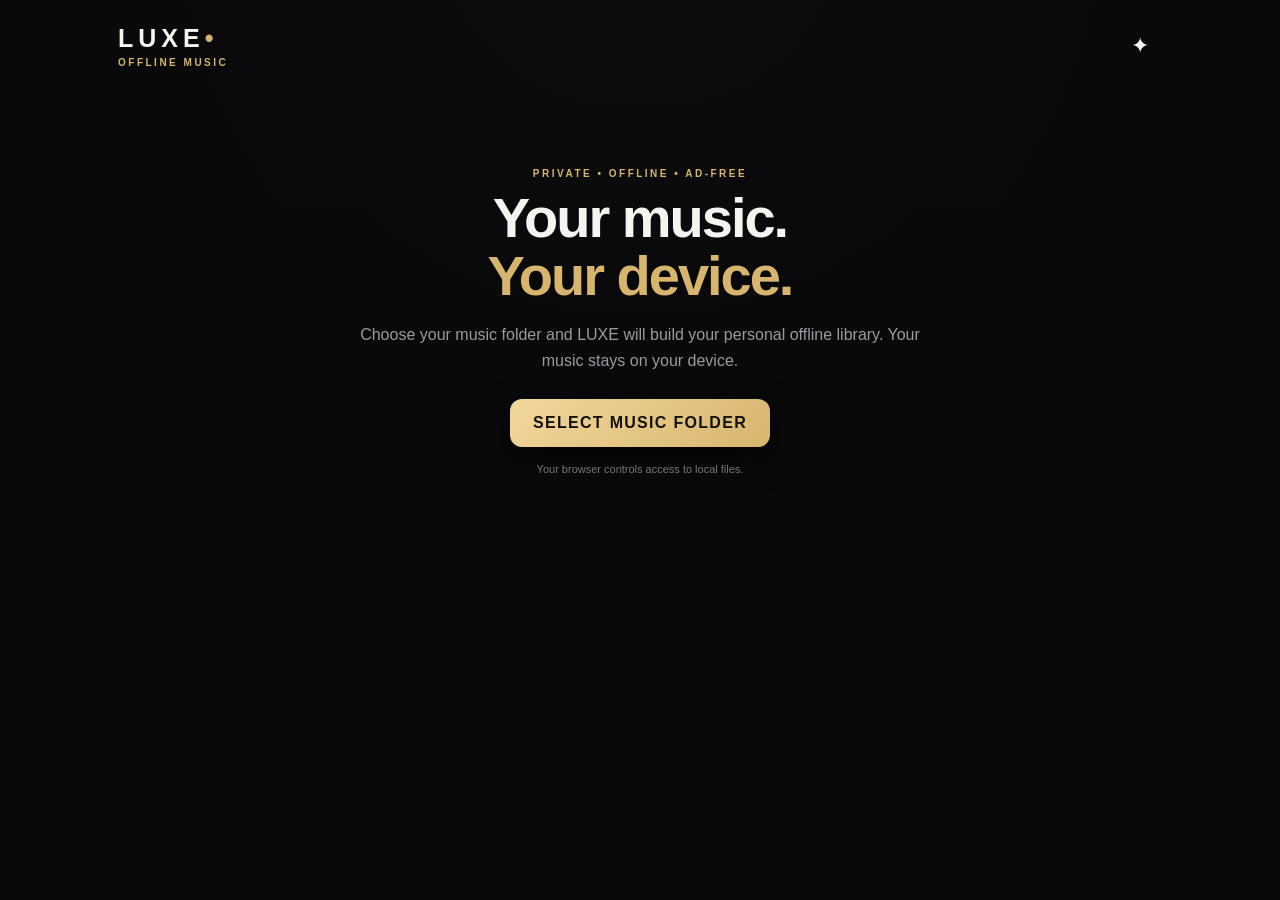
==== commit 85562508: "Add files via upload" ====
--- a/app/src/main/assets/index.html
+++ b/app/src/main/assets/index.html
@@ -9,8 +9,6 @@
 <meta name="apple-mobile-web-app-status-bar-style" content="black-translucent">
 <meta name="format-detection" content="telephone=no">
 <title>LUXE Music</title>
-<link rel="icon" type="image/png" href="luxe_logo.png">
-<link rel="apple-touch-icon" href="luxe_logo.png">
 <link rel="stylesheet" href="style.css">
 </head>
 <body>
@@ -18,7 +16,6 @@
 <div class="app" id="appRoot">
 <header class="topbar">
   <div class="brand-wrap">
-    <img src="luxe_logo.png" class="topbar-logo" alt="LUXE Music logo">
     <div>
       <div class="brand">LUXE<span>•</span></div>
       <div class="subtitle">OFFLINE MUSIC</div>
@@ -29,7 +26,6 @@
 
 <main>
 <section id="welcome" class="welcome screen">
-  <div class="hero-logo-wrap"><img src="luxe_logo.png" class="hero-logo" alt="LUXE Music logo"></div>
   <p class="eyebrow">PRIVATE • OFFLINE • AD-FREE</p>
   <h1>Your music.<br><em>Your device.</em></h1>
   <p class="muted">Choose your music folder and LUXE will build your personal offline library. Your music stays on your device.</p>
--- a/app/src/main/assets/style.css
+++ b/app/src/main/assets/style.css
@@ -2,7 +2,7 @@
 :root{--bg:#09090b;--panel:#111115;--panel2:#17171c;--text:#f5f4ef;--muted:#9b9aa1;--line:#29292f;--accent:#d7b56d;--accent2:#f2d79c;--font:Inter,Segoe UI,Arial,sans-serif;--wallpaper:none;--safe-top:env(safe-area-inset-top,0px);--safe-right:env(safe-area-inset-right,0px);--safe-bottom:env(safe-area-inset-bottom,0px);--safe-left:env(safe-area-inset-left,0px)}
 html{min-height:100%;background:var(--bg);color-scheme:dark;scroll-behavior:smooth}body{margin:0;min-height:100vh;color:var(--text);font-family:var(--font);background:linear-gradient(#09090bd9,#09090bf2),var(--wallpaper),radial-gradient(circle at 50% -10%,#29241b 0,#0d0d10 35%,#09090b 70%);background-size:cover;background-position:center;background-attachment:fixed;overscroll-behavior-y:none;-webkit-text-size-adjust:100%;padding-top:var(--safe-top);padding-left:var(--safe-left);padding-right:var(--safe-right)}
 button,input,select{font:inherit}button{-webkit-tap-highlight-color:transparent;touch-action:manipulation}button:focus,input:focus,select:focus{outline:none}button:focus-visible,input:focus-visible,select:focus-visible{outline:2px solid var(--accent);outline-offset:2px}.hidden{display:none!important}.app{width:100%;max-width:1100px;min-height:100vh;margin:auto;padding-bottom:calc(110px + var(--safe-bottom))}.topbar{display:flex;justify-content:space-between;align-items:center;padding:24px 28px 8px}.brand{font-size:25px;font-weight:800;letter-spacing:5px}.brand span{color:var(--accent)}.subtitle,.eyebrow{font-size:10px;letter-spacing:2.5px;color:var(--accent);font-weight:700}.subtitle{margin-top:4px}.icon-btn{background:none;border:0;color:var(--text);font-size:22px;cursor:pointer;width:44px;height:44px;border-radius:50%;display:grid;place-items:center;transition:background .2s,transform .15s}.icon-btn:hover{background:#ffffff0a}.icon-btn:active{transform:scale(.9)}.screen{padding:28px}
-.welcome{text-align:center;max-width:700px;margin:6vh auto}.brand-wrap{display:flex;align-items:center;gap:10px}.topbar-logo{width:42px;height:42px;object-fit:contain;border-radius:10px;display:block;box-shadow:0 4px 18px #0008}.hero-logo-wrap{width:190px;height:190px;margin:0 auto 28px;display:grid;place-items:center;border-radius:42px;background:#09090b;box-shadow:0 20px 55px #0009,0 0 55px #9e7a3220;overflow:hidden;animation:luxeFloat 5s ease-in-out infinite}.hero-logo{width:100%;height:100%;object-fit:cover;display:block}.welcome h1{font-size:56px;line-height:1.03;margin:10px 0 18px;letter-spacing:-2px}.welcome h1 em{color:var(--accent);font-style:normal}.muted{color:var(--muted);line-height:1.6}.welcome>.muted{max-width:560px;margin:0 auto 25px}.primary-btn{border:0;background:linear-gradient(135deg,var(--accent2),var(--accent));color:#14120d;font-weight:800;letter-spacing:1.3px;padding:15px 23px;border-radius:12px;cursor:pointer;box-shadow:0 12px 30px #0008;transition:transform .18s,box-shadow .18s,filter .18s}.primary-btn:hover{transform:translateY(-1px);box-shadow:0 15px 35px #000a}.primary-btn:active{transform:scale(.97);filter:brightness(.94)}.tiny{font-size:11px;color:#777;margin-top:16px}
+.welcome{text-align:center;max-width:700px;margin:6vh auto}.brand-wrap{display:flex;align-items:center;gap:10px}.welcome h1{font-size:56px;line-height:1.03;margin:10px 0 18px;letter-spacing:-2px}.welcome h1 em{color:var(--accent);font-style:normal}.muted{color:var(--muted);line-height:1.6}.welcome>.muted{max-width:560px;margin:0 auto 25px}.primary-btn{border:0;background:linear-gradient(135deg,var(--accent2),var(--accent));color:#14120d;font-weight:800;letter-spacing:1.3px;padding:15px 23px;border-radius:12px;cursor:pointer;box-shadow:0 12px 30px #0008;transition:transform .18s,box-shadow .18s,filter .18s}.primary-btn:hover{transform:translateY(-1px);box-shadow:0 15px 35px #000a}.primary-btn:active{transform:scale(.97);filter:brightness(.94)}.tiny{font-size:11px;color:#777;margin-top:16px}
 .greeting{display:flex;justify-content:space-between;align-items:end;margin:8px 0 24px}.greeting h1{font-size:40px;margin:7px 0 0;letter-spacing:-1px}.small-btn{border:1px solid var(--line);background:#111115;color:var(--text);border-radius:10px;padding:10px 13px;cursor:pointer;transition:border-color .18s,background .18s,transform .15s}.small-btn:hover{border-color:#665432;background:#17171b}.small-btn:active{transform:scale(.96)}
 .home-content{display:flex;flex-direction:column;gap:28px;margin-bottom:30px}.home-hero{min-height:190px;border:1px solid var(--line);border-radius:22px;padding:26px;display:flex;justify-content:space-between;align-items:center;overflow:hidden;background:radial-gradient(circle at 90% 20%,#d7b56d20,transparent 35%),linear-gradient(145deg,#1c1a17,#101014)}.home-hero h2{font-size:30px;max-width:520px;margin:10px 0}.home-hero p:last-child{color:var(--muted);max-width:500px}.home-hero-note{width:130px;height:130px;border-radius:50%;display:grid;place-items:center;font-size:65px;color:var(--accent);background:linear-gradient(145deg,#2a2419,#101014);border:1px solid #4b402c;box-shadow:0 20px 50px #0008;flex-shrink:0}.home-section{width:100%}.home-section-title{display:flex;justify-content:space-between;align-items:center;margin-bottom:13px}.home-section-title h2{font-size:18px;margin:0}.text-btn{border:0;background:none;color:var(--accent);cursor:pointer;font-size:12px;padding:8px;border-radius:8px}.text-btn:active{background:#ffffff08}.library-actions{display:grid;grid-template-columns:repeat(4,1fr);gap:12px}.library-action{border:1px solid var(--line);background:linear-gradient(145deg,#19191e,#101014);color:var(--text);border-radius:16px;padding:18px;text-align:left;cursor:pointer;min-height:130px;transition:transform .18s,border-color .18s,background .18s;position:relative;overflow:hidden}.library-action:hover{border-color:#65532f;transform:translateY(-2px)}.library-action:active{transform:scale(.98)}.library-action:after,.quick-play:after,.song:after{content:"";position:absolute;inset:0;background:radial-gradient(circle at var(--ripple-x,50%) var(--ripple-y,50%),#fff2,transparent 35%);opacity:0;transition:opacity .25s;pointer-events:none}.library-action:active:after,.quick-play:active:after,.song:active:after{opacity:1}.action-icon{display:block;font-size:26px;color:var(--accent);margin-bottom:24px}.library-action strong,.library-action small{display:block}.library-action small{margin-top:4px;color:var(--muted);font-size:11px}.quick-play-row{display:grid;grid-template-columns:1fr 1fr;gap:12px}.quick-play{position:relative;overflow:hidden;border:1px solid var(--line);background:#121216;color:var(--text);border-radius:14px;padding:16px;display:flex;align-items:center;gap:14px;cursor:pointer;text-align:left;transition:transform .18s,border-color .18s}.quick-play:hover{border-color:#5e4d2d;transform:translateY(-1px)}.quick-play:active{transform:scale(.985)}.quick-play>span{width:42px;height:42px;border-radius:50%;display:grid;place-items:center;background:#282116;color:var(--accent);font-size:20px;flex-shrink:0}.quick-play strong,.quick-play small{display:block}.quick-play small{color:var(--muted);font-size:11px;margin-top:4px}
 .horizontal-list{display:flex;gap:12px;overflow-x:auto;padding:4px 2px 10px;scrollbar-width:none;scroll-behavior:smooth;overscroll-behavior-x:contain;scroll-snap-type:x proximity}.horizontal-list::-webkit-scrollbar{display:none}.horizontal-list:empty:after{content:"No recently played songs yet.";color:var(--muted);font-size:12px;padding:18px 4px}.horizontal-list>*{flex:0 0 180px;min-width:180px;scroll-snap-align:start}.horizontal-list .song,.horizontal-list .recent-song,.horizontal-list .recent-card{width:180px;min-height:190px;display:flex;flex-direction:column;align-items:stretch;gap:0;padding:10px;border:1px solid var(--line);border-radius:16px;background:linear-gradient(145deg,#19191e,#101014);overflow:hidden;transition:transform .18s,border-color .18s,background .18s}.horizontal-list .song:hover,.horizontal-list .recent-song:hover,.horizontal-list .recent-card:hover{transform:translateY(-2px);border-color:#665432;background:linear-gradient(145deg,#1d1c21,#111115)}.horizontal-list .song .small-art,.horizontal-list .recent-song .small-art,.horizontal-list .recent-card .small-art,.horizontal-list .song .art,.horizontal-list .recent-song .art,.horizontal-list .recent-card .art{width:100%;height:140px;aspect-ratio:1;border-radius:11px;margin:0 0 10px;flex-shrink:0}.horizontal-list .song .song-info,.horizontal-list .recent-song .song-info,.horizontal-list .recent-card .song-info{min-width:0;width:100%;padding:0 2px}.horizontal-list .song .song-info strong,.horizontal-list .recent-song .song-info strong,.horizontal-list .recent-card .song-info strong{font-size:13px;color:var(--text);line-height:1.35}.horizontal-list .song .song-info span,.horizontal-list .recent-song .song-info span,.horizontal-list .recent-card .song-info span{font-size:10px;color:var(--muted);margin-top:4px}.horizontal-list .song .song-actions,.horizontal-list .recent-song .song-actions,.horizontal-list .recent-card .song-actions{margin-top:auto}
@@ -81,15 +81,9 @@
 
 /* Header / brand entrance */
 .topbar{animation:luxeTopbarIn .55s var(--ease-luxe) both}
-.topbar-logo{transition:transform .45s var(--ease-spring),box-shadow .3s var(--ease-smooth)}
-.topbar-logo:hover{transform:rotate(-2deg) scale(1.06);box-shadow:0 7px 24px #000b,0 0 20px #d7b56d22}
+
+
 .brand-wrap:hover .brand{letter-spacing:5.5px;transition:letter-spacing .35s var(--ease-luxe)}
-
-/* Welcome screen */
-.hero-logo-wrap{animation:luxeLogoFloat 6s ease-in-out infinite,luxeHeroReveal .8s var(--ease-luxe) both}
-.hero-logo{transition:transform .7s var(--ease-luxe),filter .5s var(--ease-smooth)}
-.hero-logo-wrap:hover .hero-logo{transform:scale(1.035);filter:brightness(1.06)}
-.welcome .eyebrow{animation:luxeFadeUp .55s .08s var(--ease-luxe) both}
 .welcome h1{animation:luxeFadeUp .65s .14s var(--ease-luxe) both}
 .welcome>.muted{animation:luxeFadeUp .65s .20s var(--ease-luxe) both}
 .welcome .primary-btn{animation:luxeFadeUp .65s .27s var(--ease-luxe) both}
